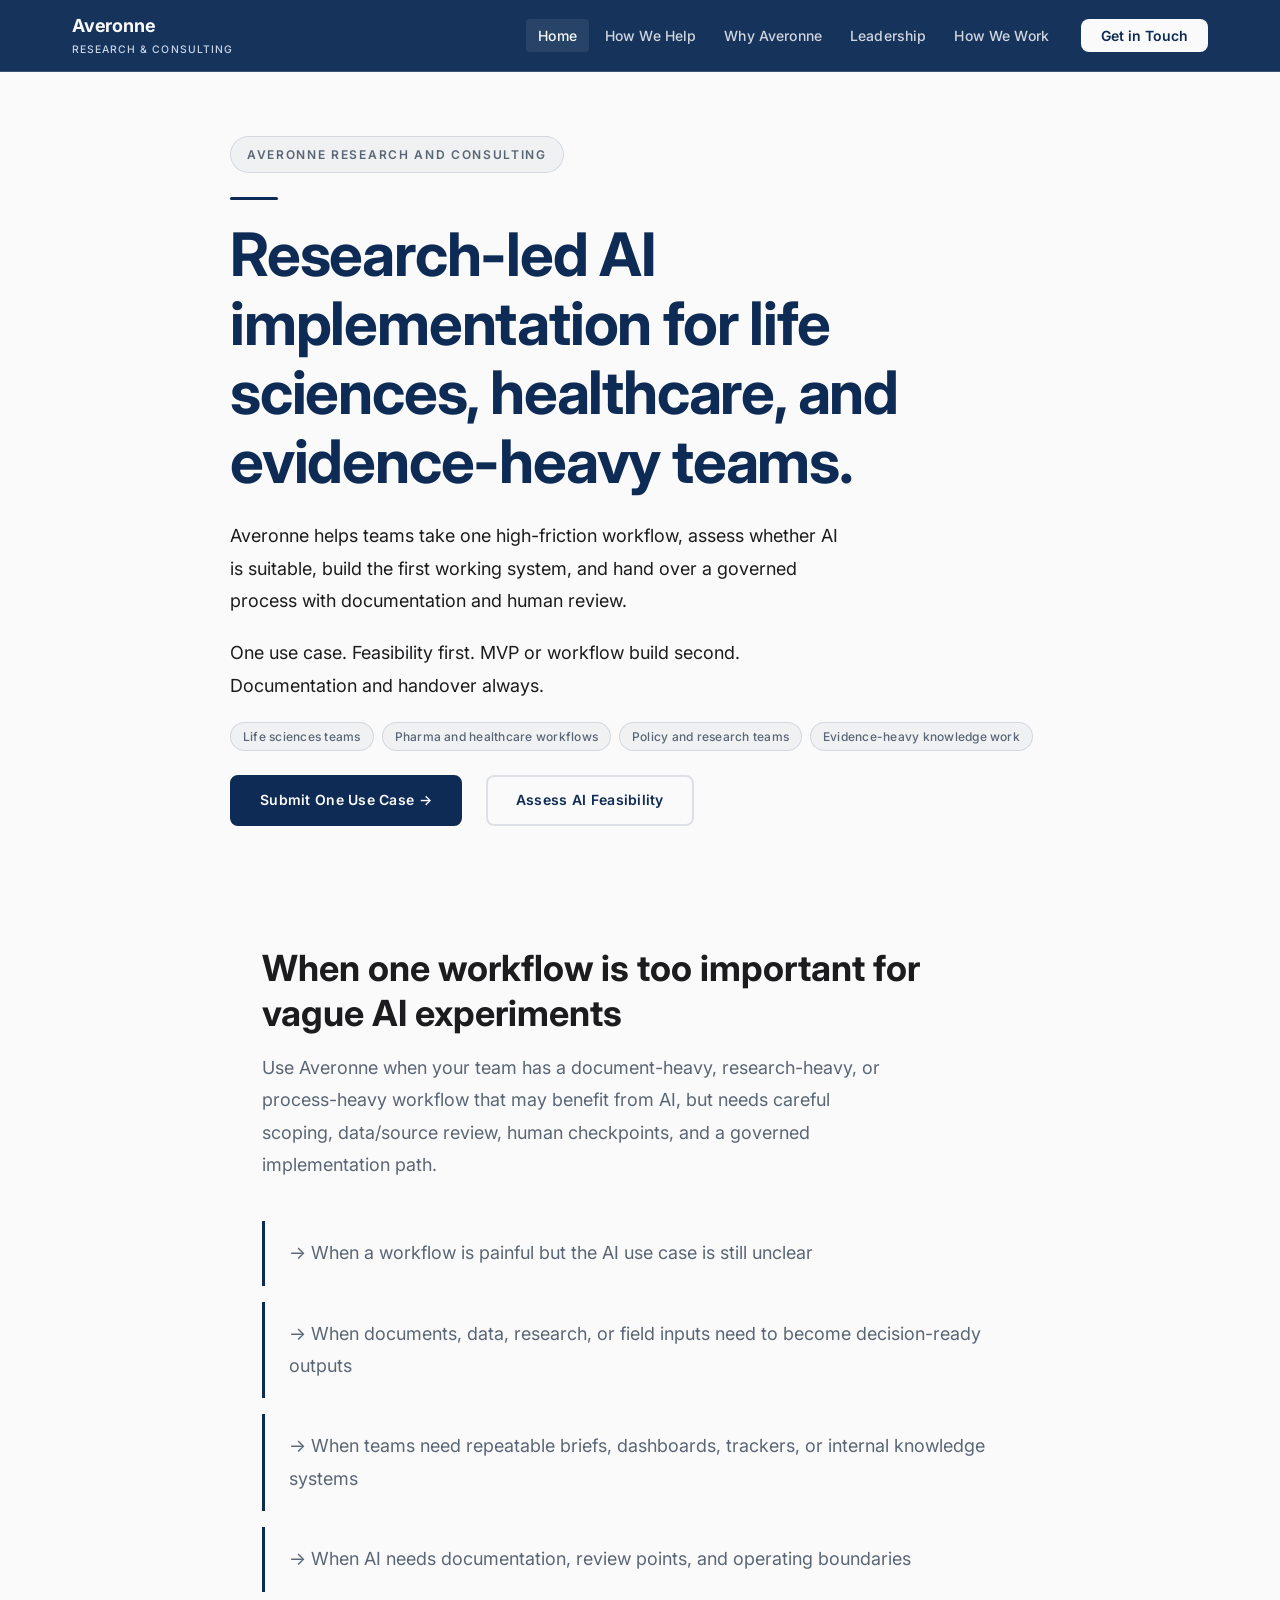
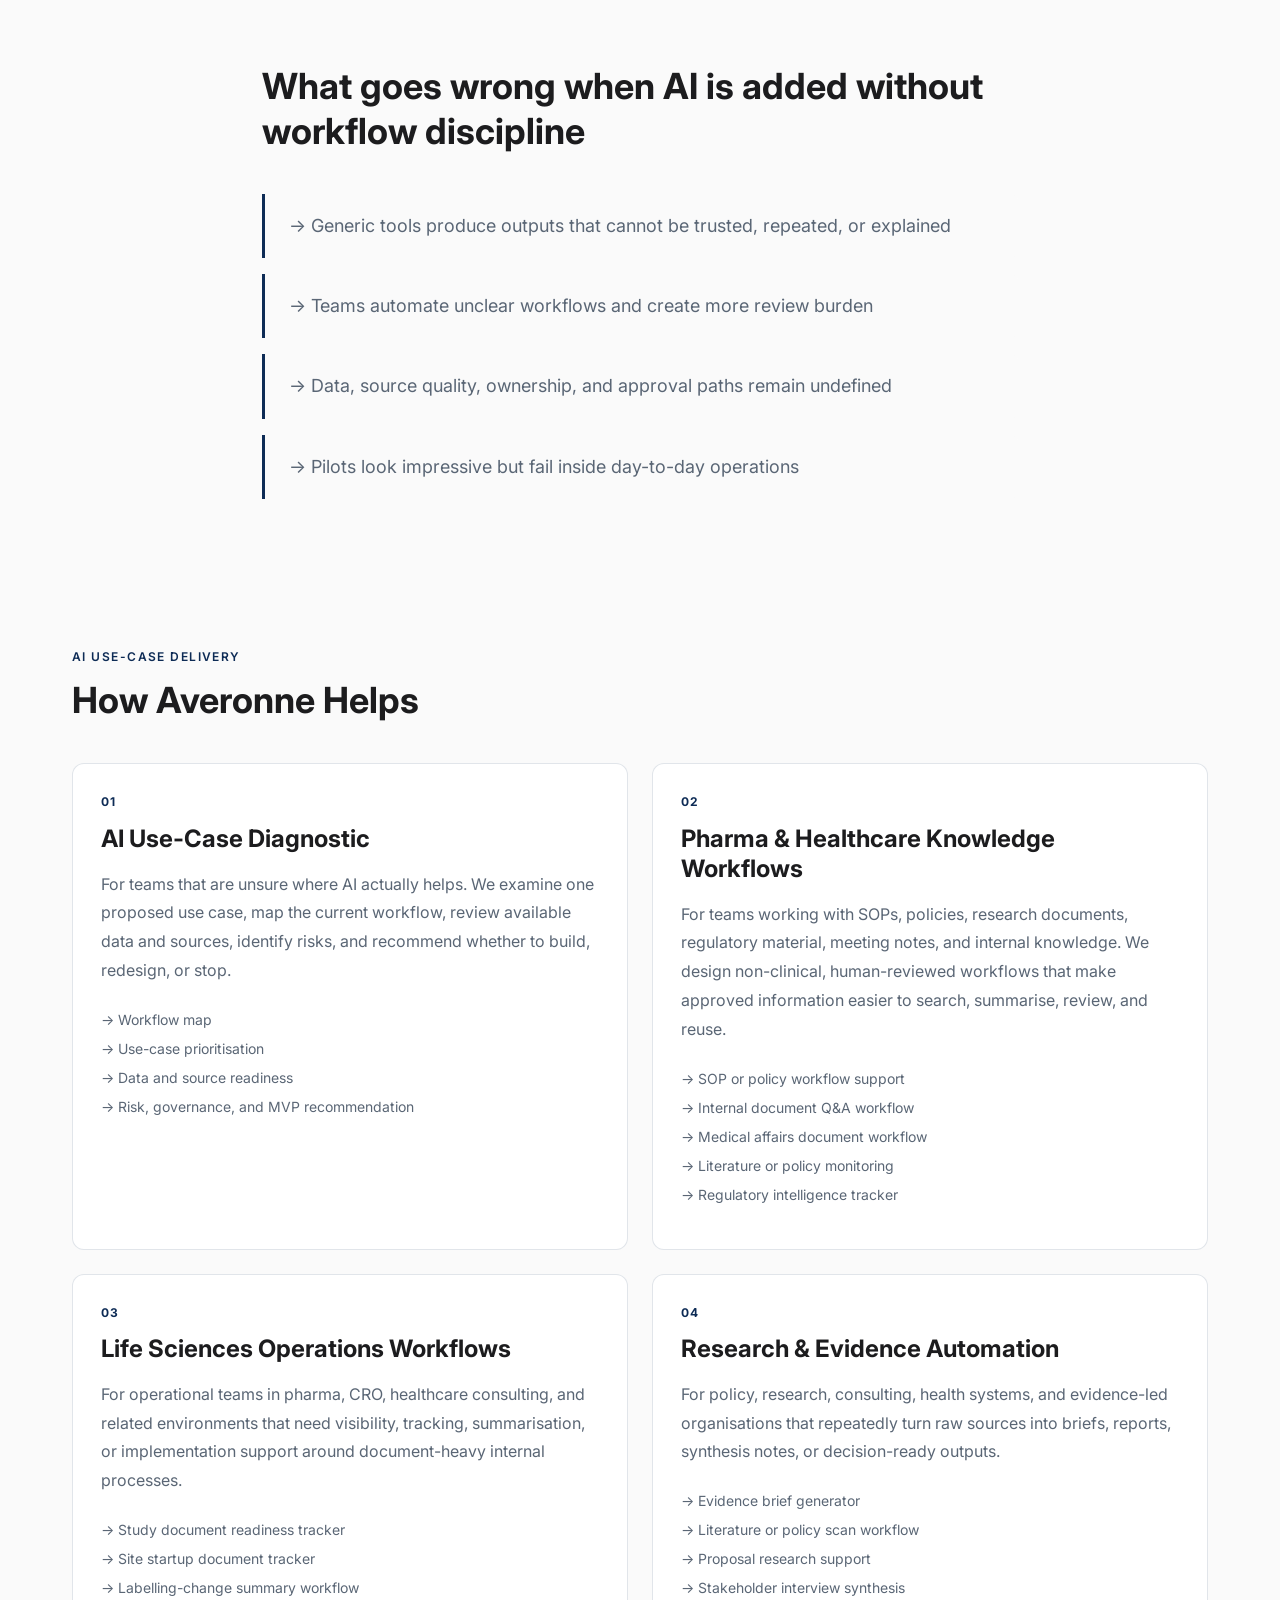
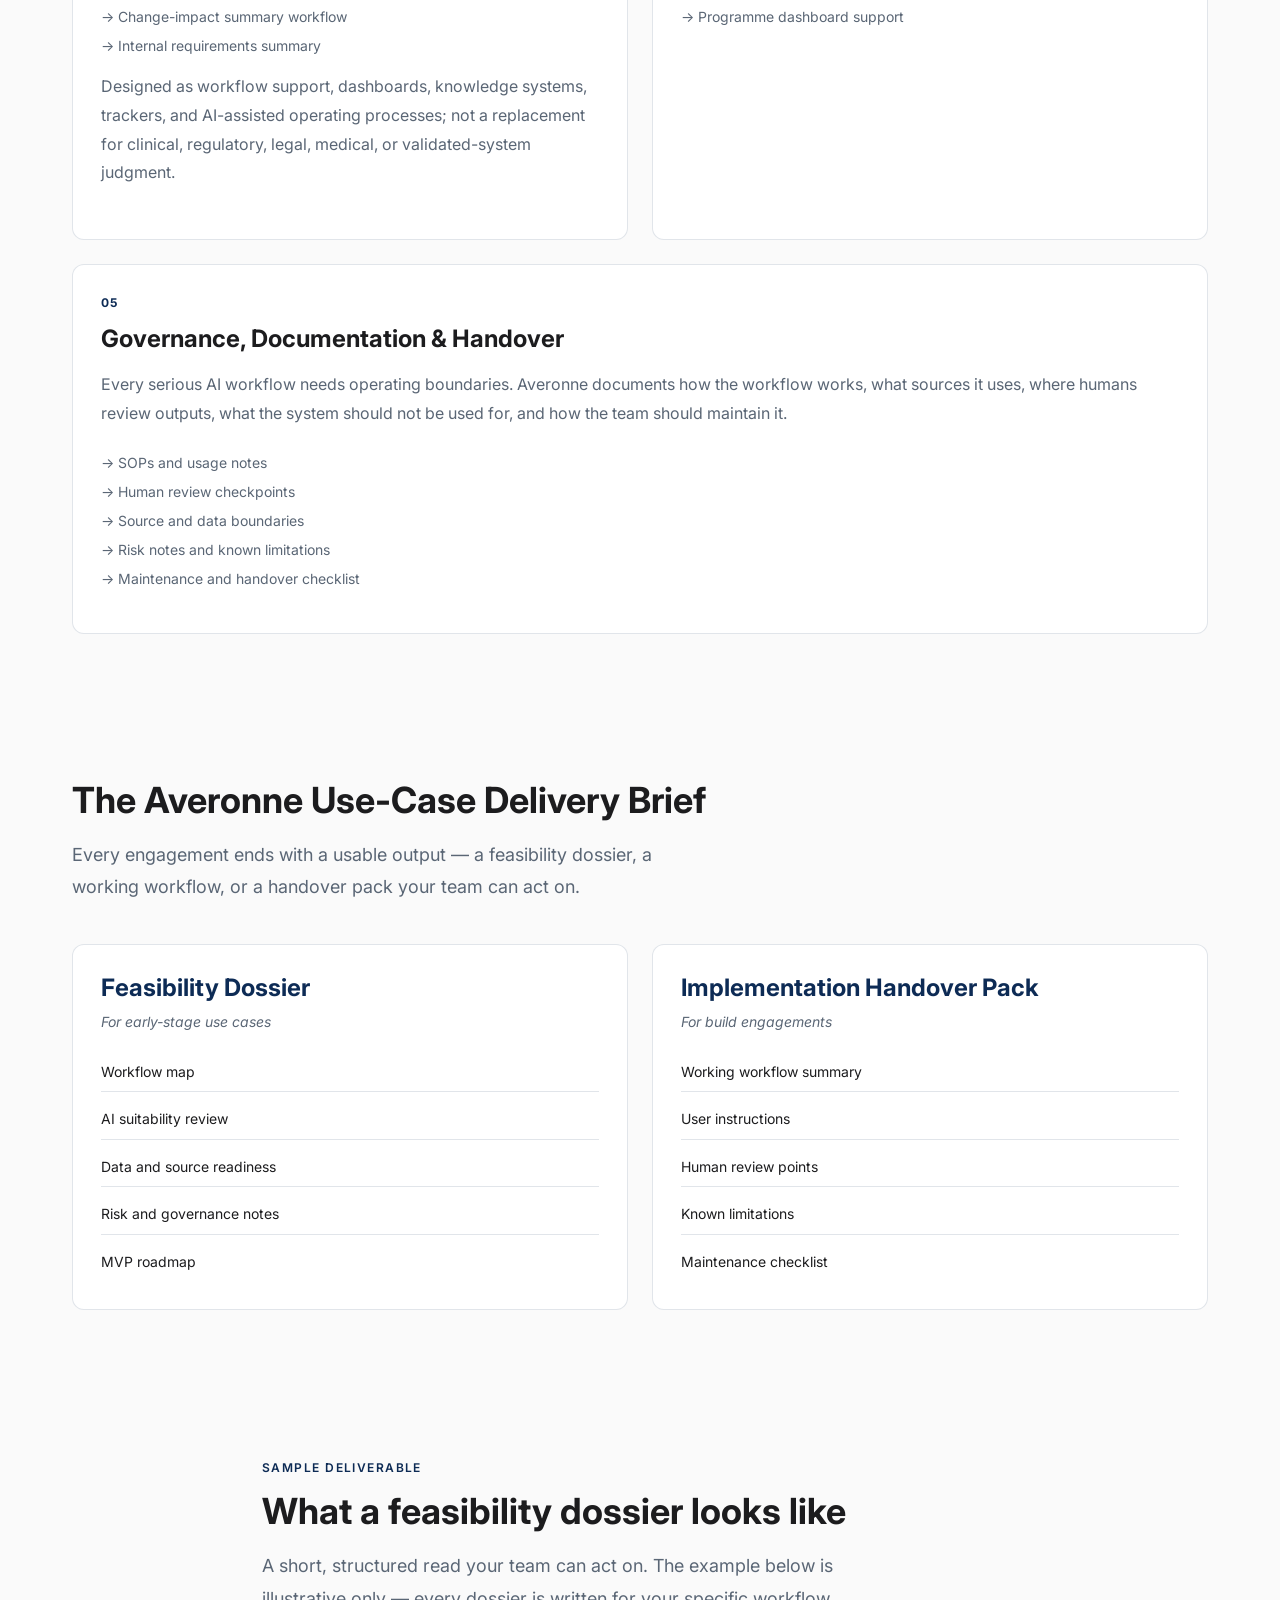
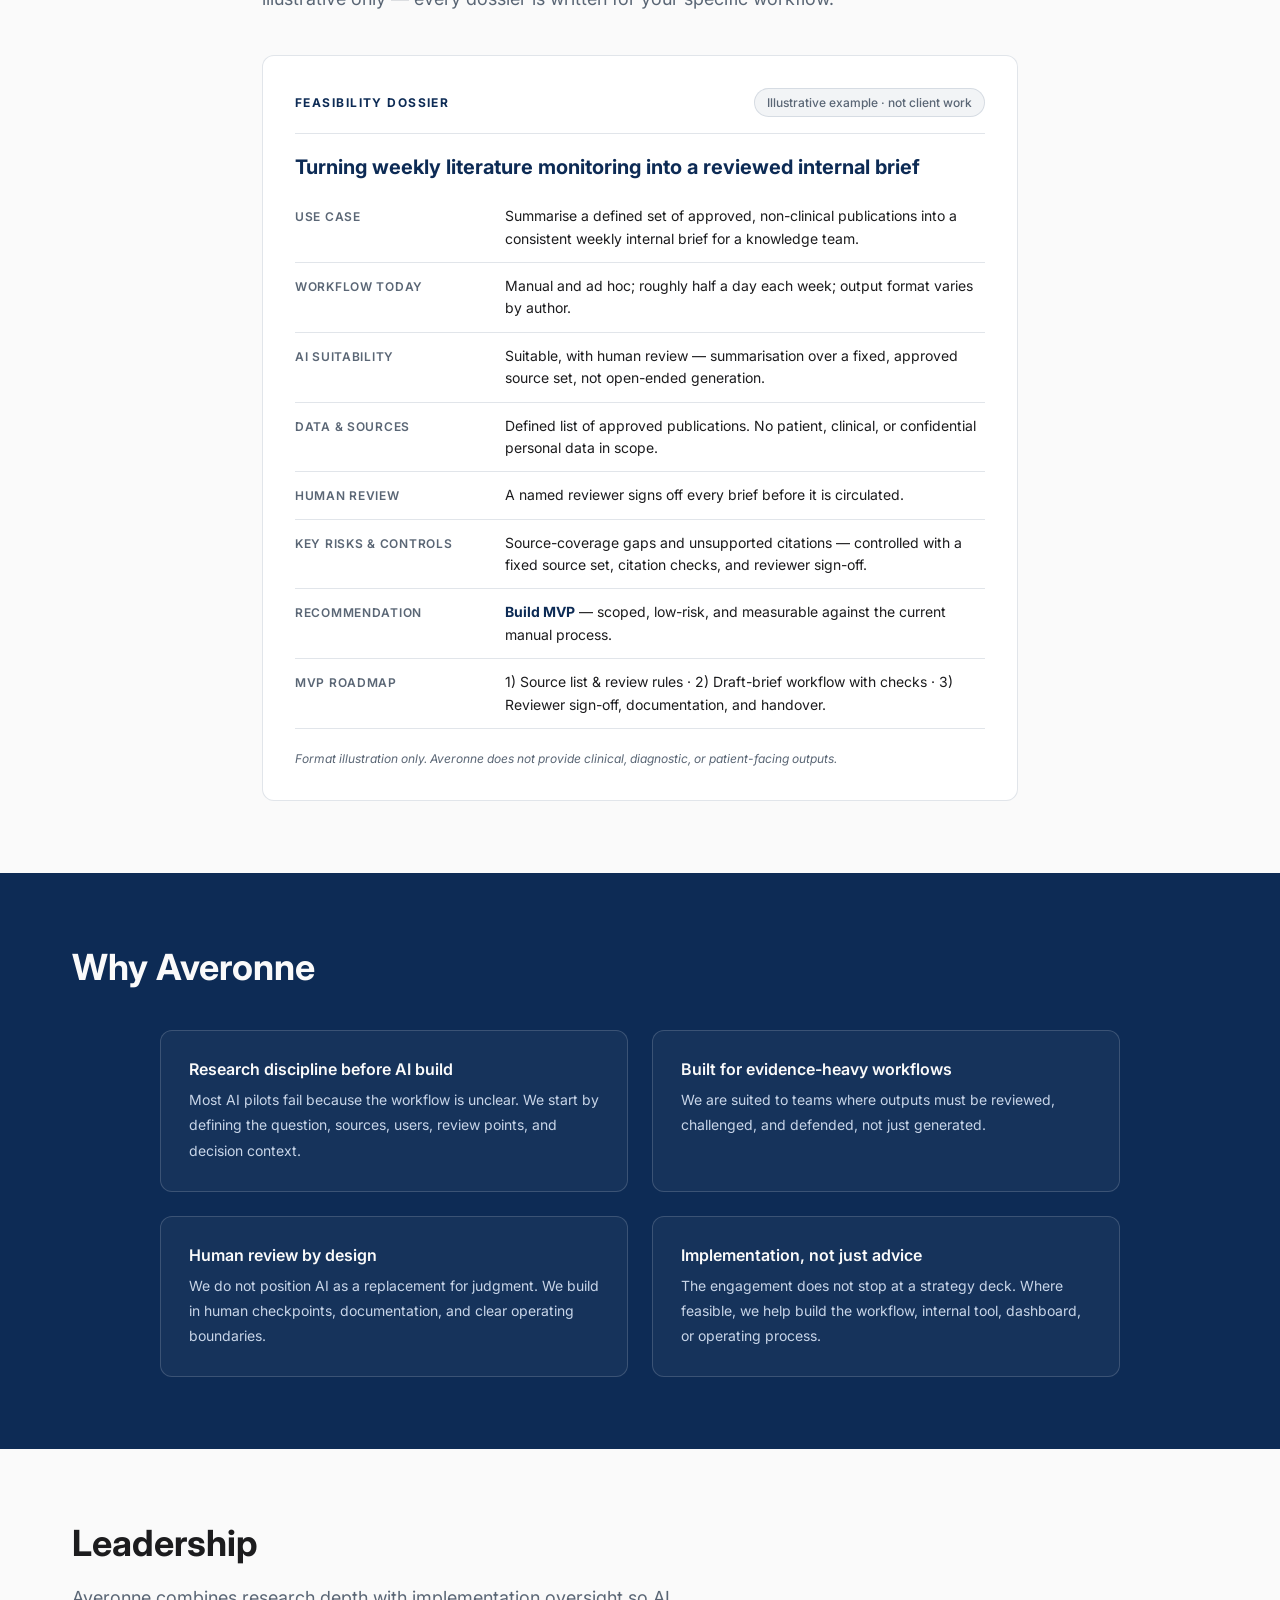
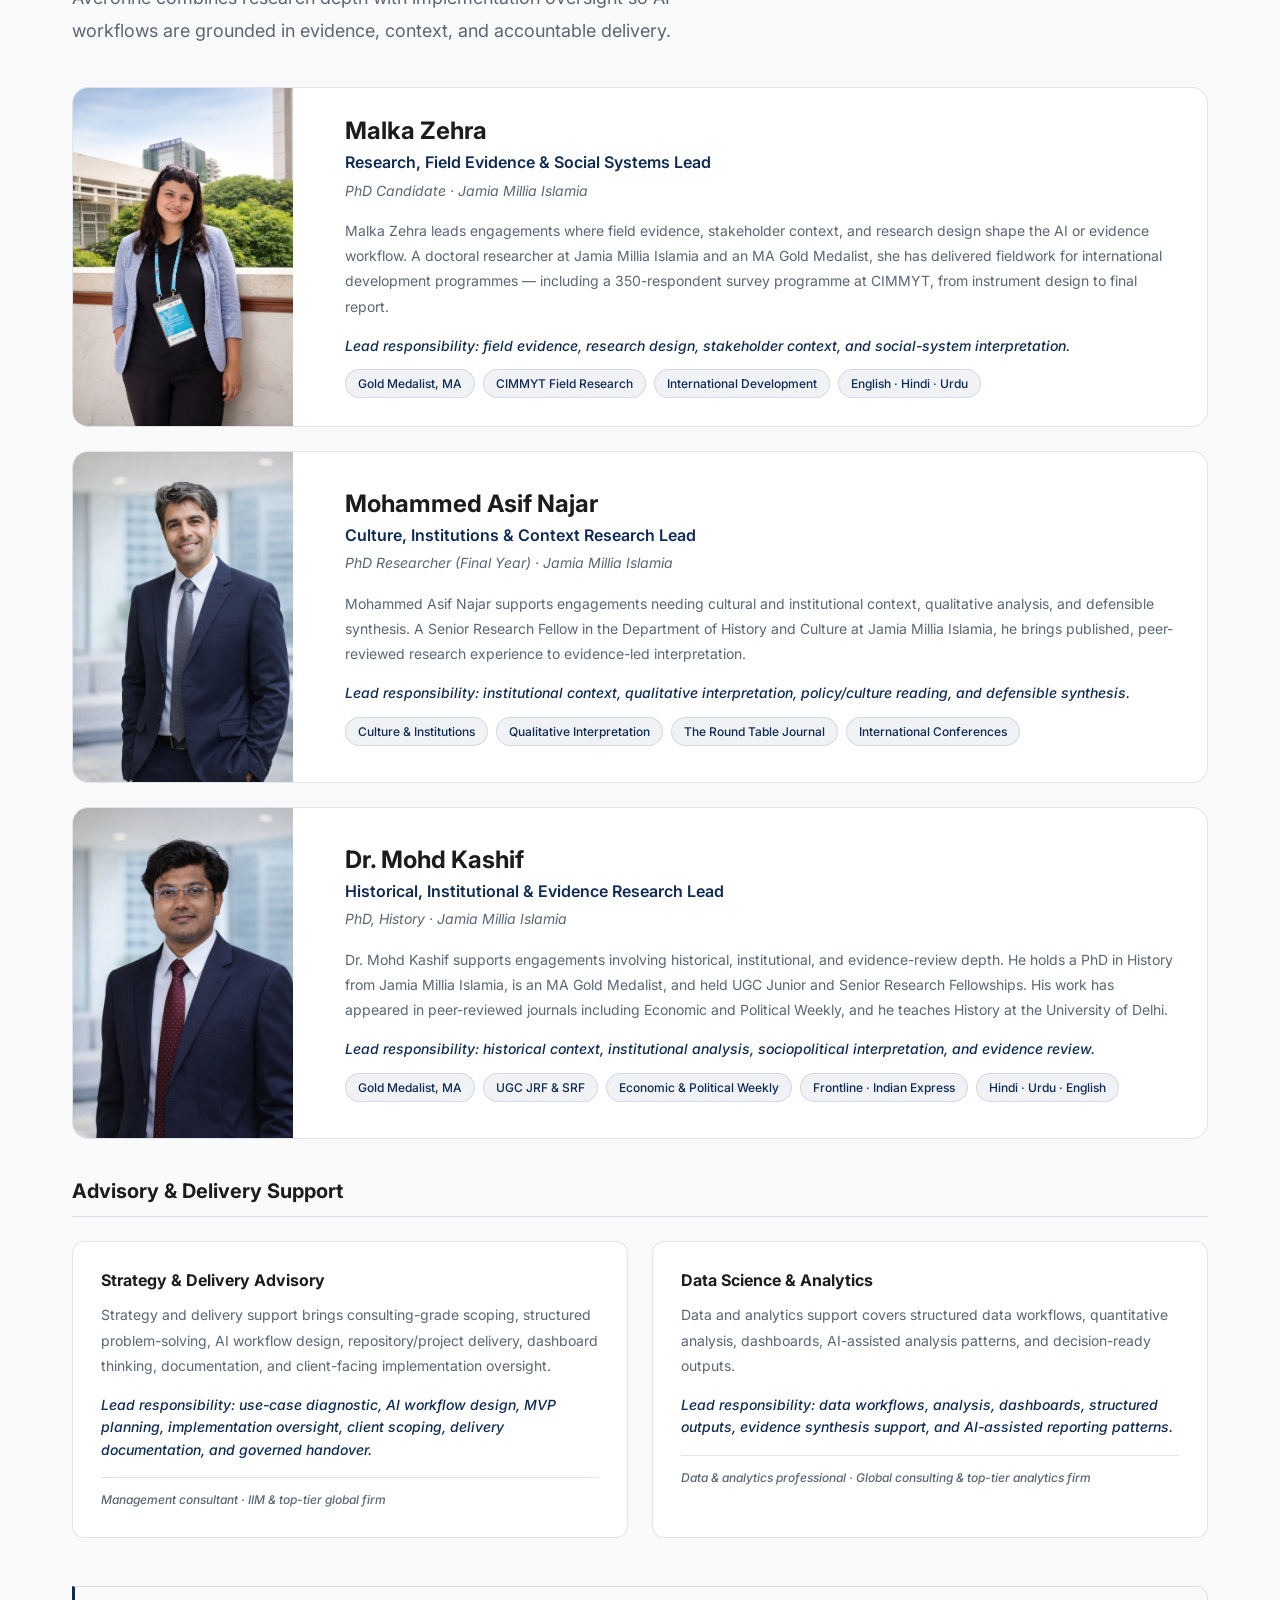
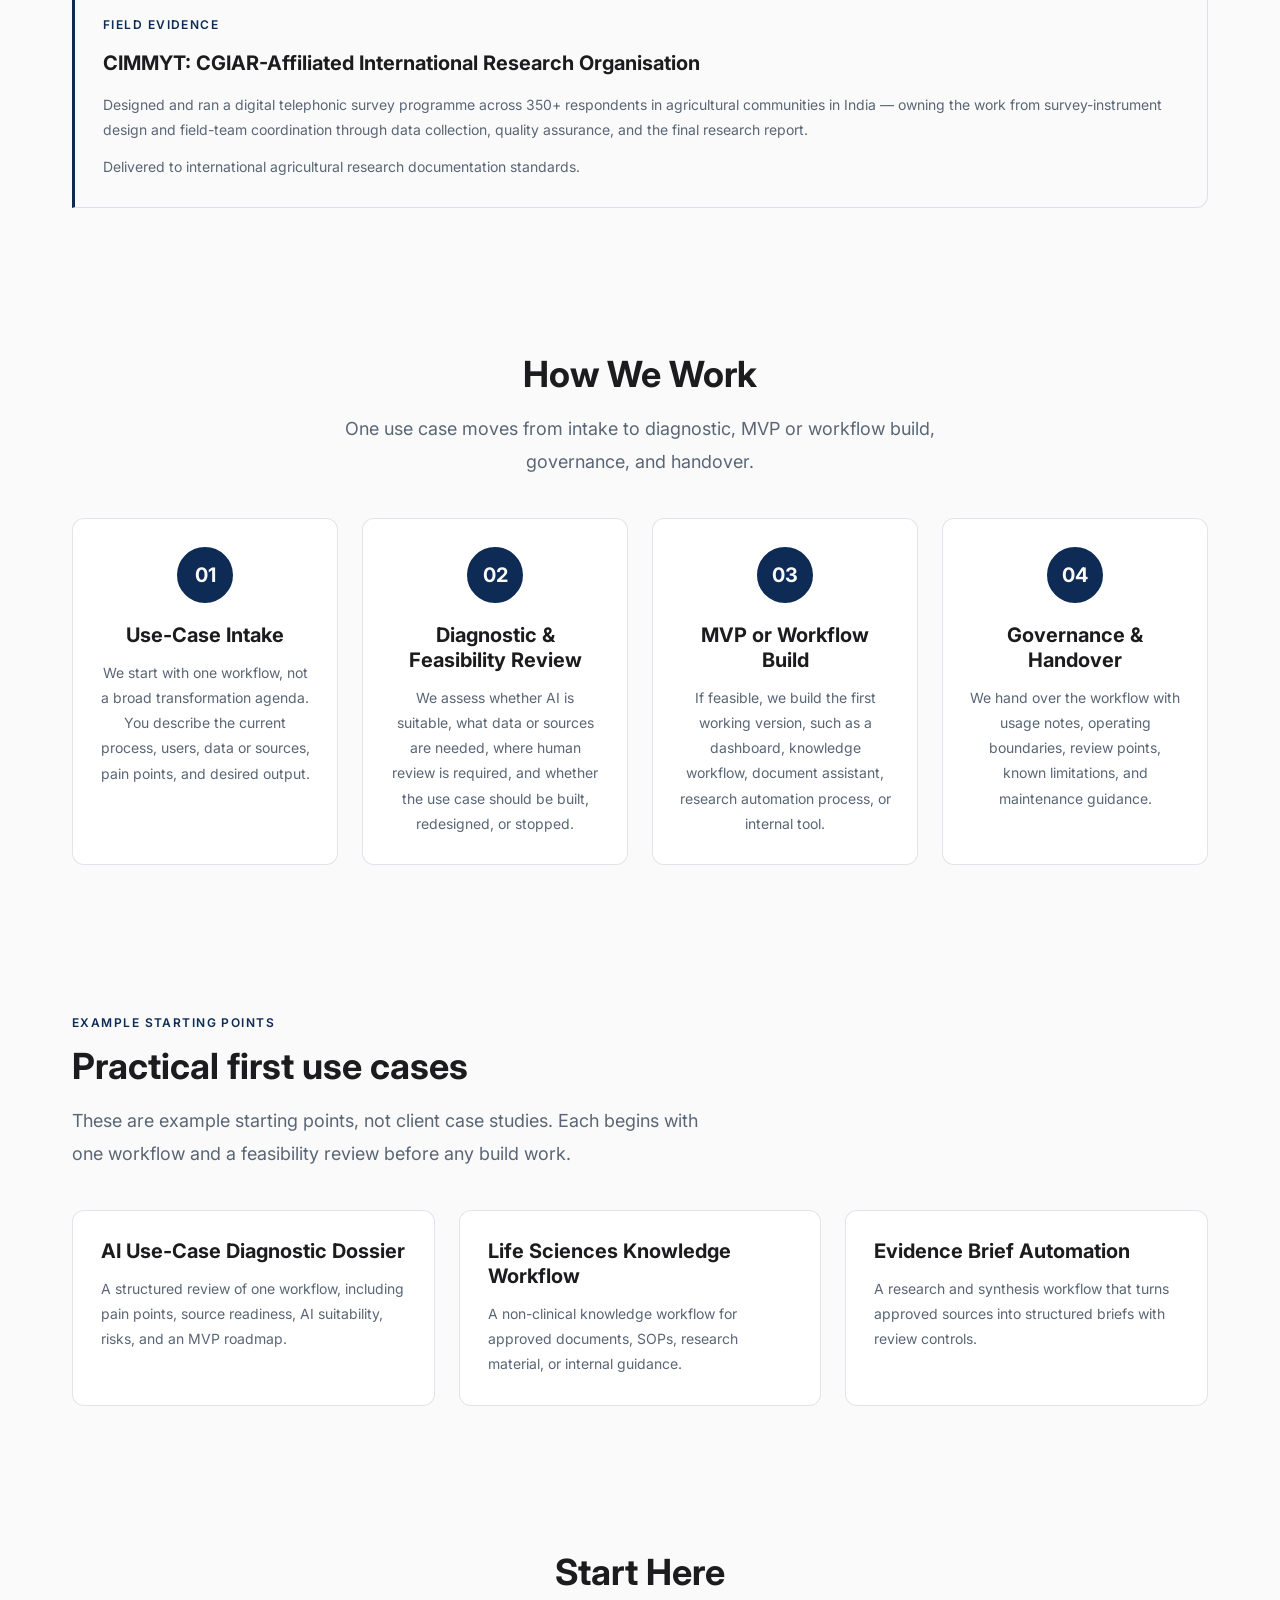
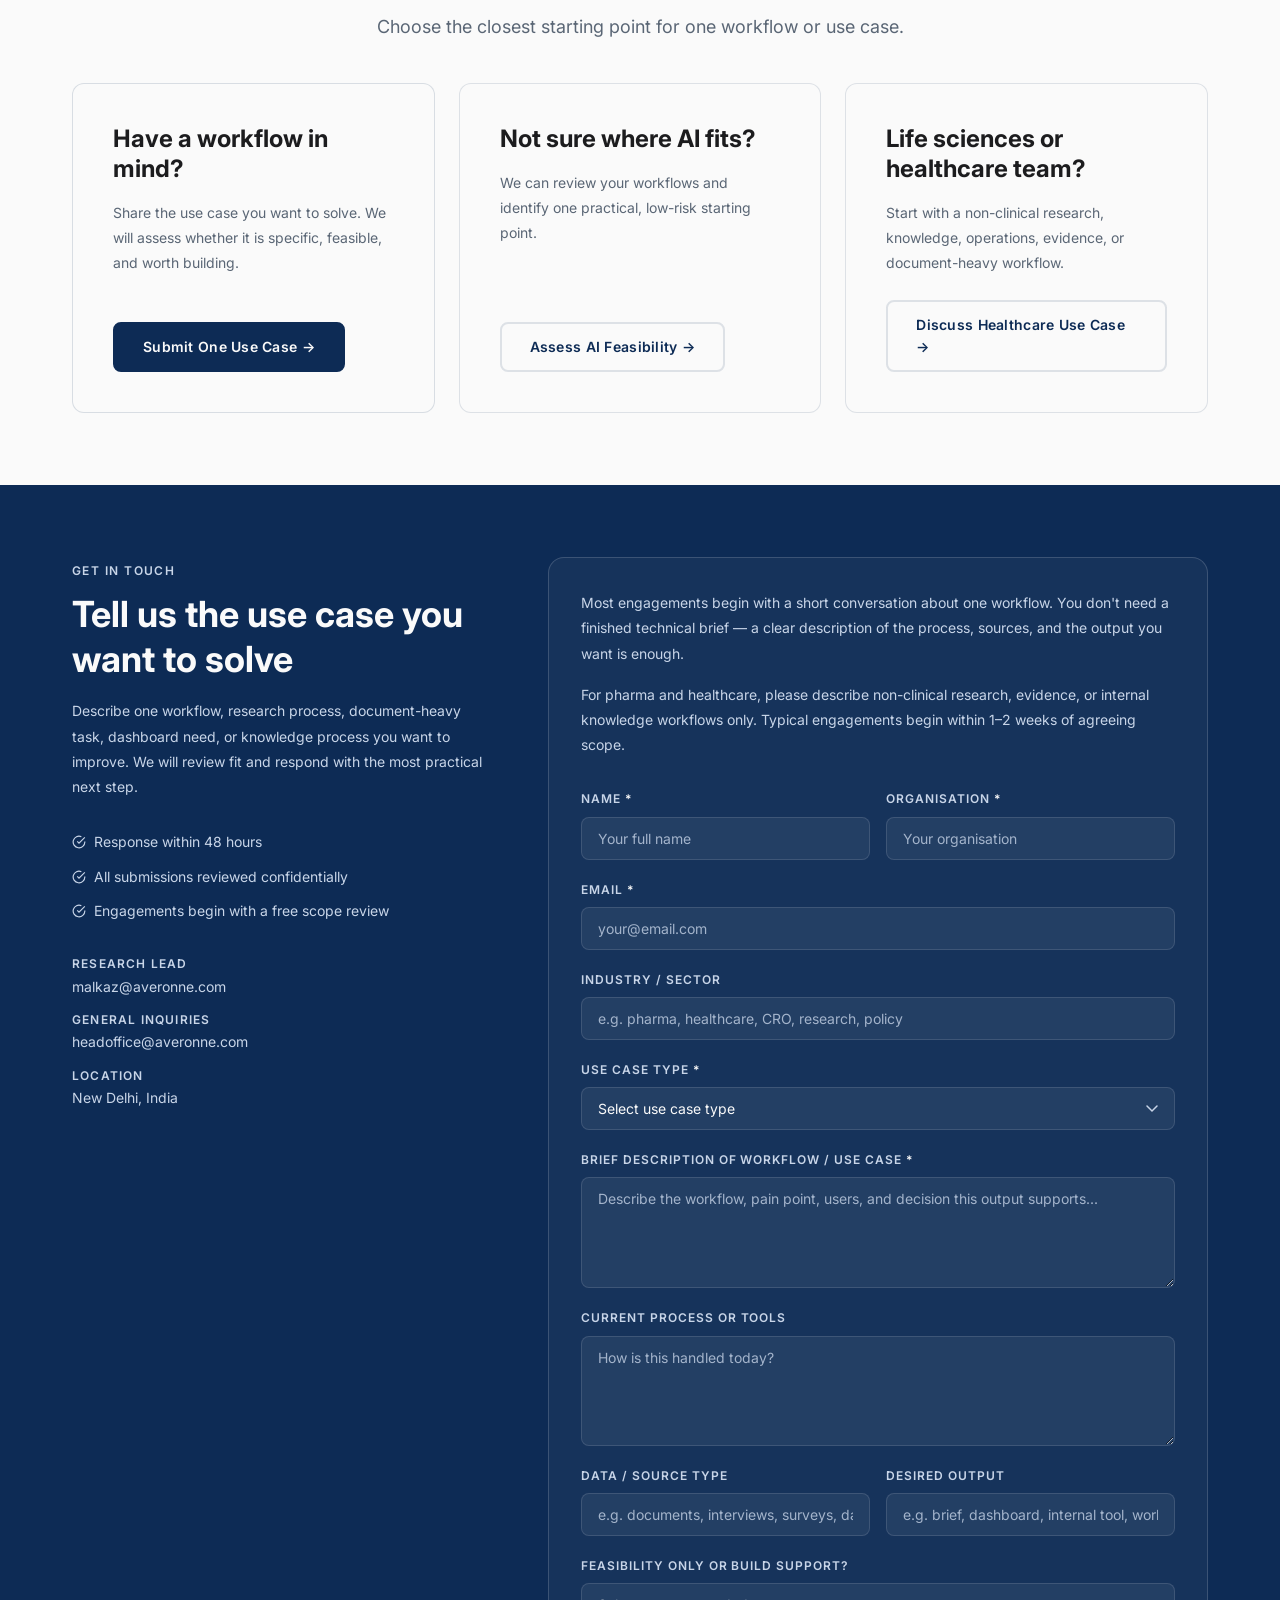
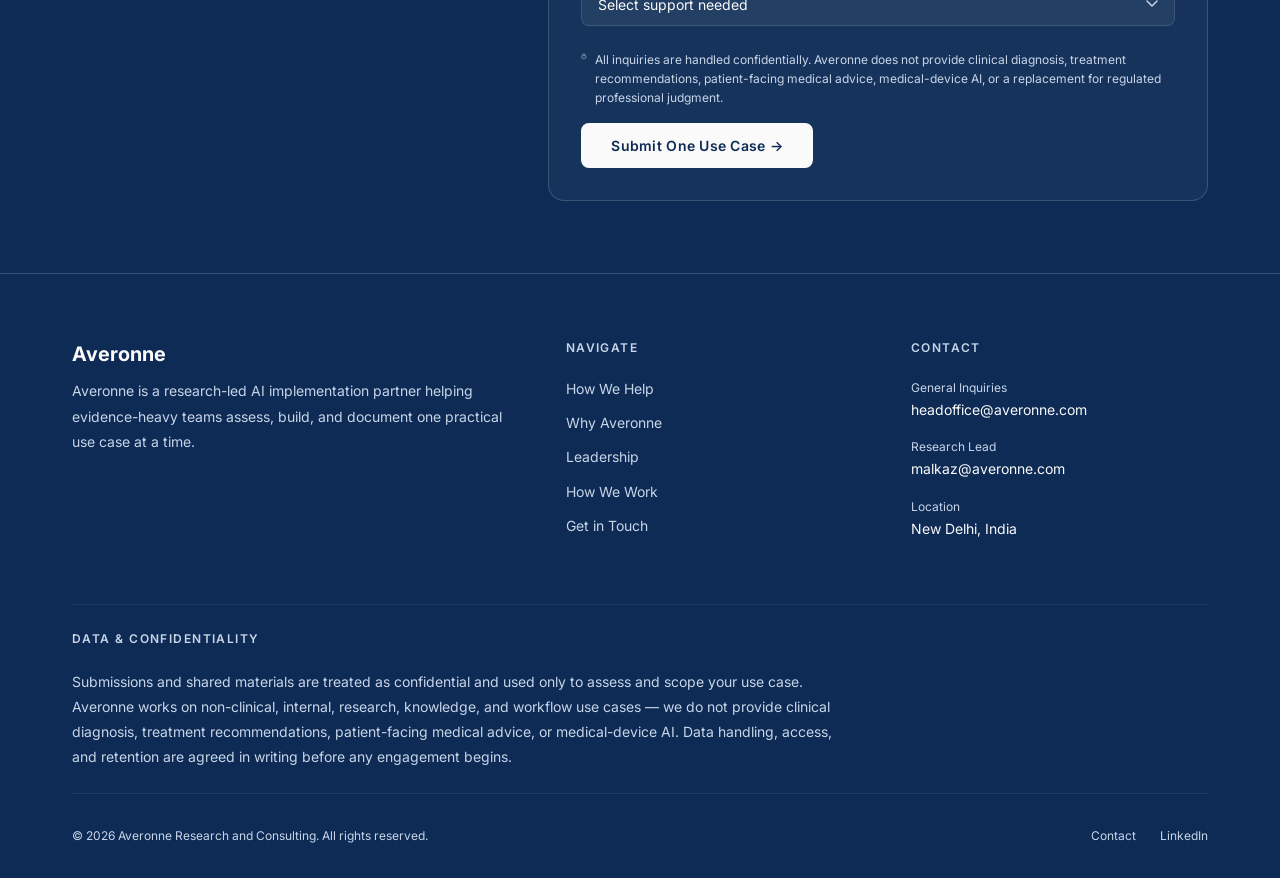
==== index.html @ 3375f60e "Add sample feasibility dossier and data/confidentiality note Two trust levers identified in the audi" ====
<!DOCTYPE html>
<html lang="en">
<head>
  <meta charset="UTF-8" />
  <meta name="viewport" content="width=device-width, initial-scale=1.0" />
  <meta name="description" content="Averonne helps life sciences, healthcare, policy, and evidence-heavy teams assess, build, and document governed AI-enabled workflows one use case at a time." />
  <meta name="robots" content="index, follow" />
  <meta name="keywords" content="AI use case diagnostic, research-led AI implementation, life sciences knowledge workflows, pharma document workflows, healthcare knowledge workflows, evidence synthesis, AI feasibility assessment, AI governance documentation, governed AI workflows" />
  <meta name="theme-color" content="#0D2B55" />
  <meta property="og:title" content="Averonne Research &amp; Consulting | Research-Led AI Implementation" />
  <meta property="og:description" content="Averonne helps evidence-heavy teams turn one operational use case into a governed AI-enabled workflow, from feasibility review to MVP to handover." />
  <meta property="og:type" content="website" />
  <meta property="og:url" content="https://averonne.com/" />
  <meta name="twitter:card" content="summary" />
  <meta name="twitter:title" content="Averonne Research &amp; Consulting | Research-Led AI Implementation" />
  <meta name="twitter:description" content="Averonne helps teams assess, build, and document governed AI-enabled workflows one use case at a time." />
  <title>Averonne Research &amp; Consulting | Research-Led AI Implementation</title>
  <link rel="preconnect" href="https://fonts.googleapis.com" />
  <link rel="preconnect" href="https://fonts.gstatic.com" crossorigin />
  <link href="https://fonts.googleapis.com/css2?family=Inter:wght@400;500;600;700&family=Merriweather:ital,wght@0,400;0,700;1,400&display=swap" rel="stylesheet" />
  <link rel="stylesheet" href="css/styles.css" />
</head>
<body>

  <!-- ==========================================================
       NAVIGATION
  ========================================================== -->
  <nav class="nav" role="navigation" aria-label="Main navigation">
    <div class="nav__inner">

      <a href="#home" class="nav__brand" aria-label="Averonne Research and Consulting, Home">
        <span class="nav__brand-name">Averonne</span>
        <span class="nav__brand-tagline">Research &amp; Consulting</span>
      </a>

      <ul class="nav__links" role="list">
        <li><a href="#home" class="nav__link active">Home</a></li>
        <li><a href="#how-we-help" class="nav__link">How We Help</a></li>
        <li><a href="#why-averonne" class="nav__link">Why Averonne</a></li>
        <li><a href="#leadership" class="nav__link">Leadership</a></li>
        <li><a href="#pathway" class="nav__link">How We Work</a></li>
        <li><a href="#contact" class="nav__cta">Get in Touch</a></li>
      </ul>

      <button class="nav__hamburger" id="hamburger" aria-label="Toggle mobile menu" aria-expanded="false">
        <span></span><span></span><span></span>
      </button>

    </div>
  </nav>

  <!-- Mobile menu -->
  <div class="nav__mobile" id="mobile-menu" aria-hidden="true">
    <a href="#home" class="nav__mobile-link">Home</a>
    <a href="#how-we-help" class="nav__mobile-link">How We Help</a>
    <a href="#why-averonne" class="nav__mobile-link">Why Averonne</a>
    <a href="#leadership" class="nav__mobile-link">Leadership</a>
    <a href="#pathway" class="nav__mobile-link">How We Work</a>
    <a href="#contact" class="nav__mobile-cta">Get in Touch</a>
  </div>


  <!-- ==========================================================
       SECTION 1 - HERO
  ========================================================== -->
  <section id="home" class="hero">
    <div class="hero__inner">

      <div class="hero__label">
        Averonne Research and Consulting
      </div>

      <div class="hero__divider"></div>

      <h1 class="hero__headline">
        Research-led AI implementation for life sciences, healthcare, and evidence-heavy teams.
      </h1>

      <p class="hero__subheadline">
        Averonne helps teams take one high-friction workflow, assess whether AI is suitable, build the first working system, and hand over a governed process with documentation and human review.
      </p>
      <p class="hero__subheadline">
        One use case. Feasibility first. MVP or workflow build second. Documentation and handover always.
      </p>

      <div class="hero__audience-bar">
        <span class="audience-pill">Life sciences teams</span>
        <span class="audience-pill">Pharma and healthcare workflows</span>
        <span class="audience-pill">Policy and research teams</span>
        <span class="audience-pill">Evidence-heavy knowledge work</span>
      </div>

      <div class="hero__actions">
        <a href="#contact" class="btn btn--primary use-case-cta" data-type="ai-use-case-diagnostic">Submit One Use Case &rarr;</a>
        <a href="#contact" class="btn btn--outline use-case-cta" data-type="not-sure">Assess AI Feasibility</a>
      </div>

    </div>
  </section>


  <!-- ==========================================================
       SECTION - WHEN YOU NEED AVERONNE
  ========================================================== -->
  <section id="when-you-need" class="section when-you-need">
    <div class="container container--narrow">

      <header class="section-header">
        <h2 class="section-heading">When one workflow is too important for vague AI experiments</h2>
        <p class="section-intro">
          Use Averonne when your team has a document-heavy, research-heavy, or process-heavy workflow that may benefit from AI, but needs careful scoping, data/source review, human checkpoints, and a governed implementation path.
        </p>
      </header>

      <div class="trigger-list">
        <div class="trigger-item">&rarr; When a workflow is painful but the AI use case is still unclear</div>
        <div class="trigger-item">&rarr; When documents, data, research, or field inputs need to become decision-ready outputs</div>
        <div class="trigger-item">&rarr; When teams need repeatable briefs, dashboards, trackers, or internal knowledge systems</div>
        <div class="trigger-item">&rarr; When AI needs documentation, review points, and operating boundaries</div>
      </div>

    </div>
  </section>


  <!-- ==========================================================
       SECTION - WHAT HAPPENS IF YOU GET THIS WRONG
  ========================================================== -->
  <section id="get-this-wrong" class="section when-you-need">
    <div class="container container--narrow">

      <header class="section-header">
        <h2 class="section-heading">What goes wrong when AI is added without workflow discipline</h2>
      </header>

      <div class="trigger-list">
        <div class="trigger-item">&rarr; Generic tools produce outputs that cannot be trusted, repeated, or explained</div>
        <div class="trigger-item">&rarr; Teams automate unclear workflows and create more review burden</div>
        <div class="trigger-item">&rarr; Data, source quality, ownership, and approval paths remain undefined</div>
        <div class="trigger-item">&rarr; Pilots look impressive but fail inside day-to-day operations</div>
      </div>

    </div>
  </section>


  <!-- ==========================================================
       SECTION 2 - HOW AVERONNE HELPS
  ========================================================== -->
  <section id="how-we-help" class="section how-we-help-section">
    <div class="container">

      <header class="section-header">
        <span class="section-label">AI Use-Case Delivery</span>
        <h2 class="section-heading">How Averonne Helps</h2>
      </header>

      <div class="area-cards area-cards--four">

        <!-- Service 01 - AI Use-Case Diagnostic -->
        <div class="area-card">
          <div class="area-card__number">01</div>
          <h3 class="area-card__title">AI Use-Case Diagnostic</h3>
          <p class="area-card__body">
            For teams that are unsure where AI actually helps. We examine one proposed use case, map the current workflow, review available data and sources, identify risks, and recommend whether to build, redesign, or stop.
          </p>
          <div class="area-card__outputs">
            <div class="area-card__output">&rarr; Workflow map</div>
            <div class="area-card__output">&rarr; Use-case prioritisation</div>
            <div class="area-card__output">&rarr; Data and source readiness</div>
            <div class="area-card__output">&rarr; Risk, governance, and MVP recommendation</div>
          </div>
        </div>

        <!-- Service 02 - Pharma & Healthcare Knowledge Workflows -->
        <div class="area-card">
          <div class="area-card__number">02</div>
          <h3 class="area-card__title">Pharma &amp; Healthcare Knowledge Workflows</h3>
          <p class="area-card__body">
            For teams working with SOPs, policies, research documents, regulatory material, meeting notes, and internal knowledge. We design non-clinical, human-reviewed workflows that make approved information easier to search, summarise, review, and reuse.
          </p>
          <div class="area-card__outputs">
            <div class="area-card__output">&rarr; SOP or policy workflow support</div>
            <div class="area-card__output">&rarr; Internal document Q&amp;A workflow</div>
            <div class="area-card__output">&rarr; Medical affairs document workflow</div>
            <div class="area-card__output">&rarr; Literature or policy monitoring</div>
            <div class="area-card__output">&rarr; Regulatory intelligence tracker</div>
          </div>
        </div>

        <!-- Service 03 - Research & Evidence Automation -->
        <div class="area-card">
          <div class="area-card__number">03</div>
          <h3 class="area-card__title">Life Sciences Operations Workflows</h3>
          <p class="area-card__body">
            For operational teams in pharma, CRO, healthcare consulting, and related environments that need visibility, tracking, summarisation, or implementation support around document-heavy internal processes.
          </p>
          <div class="area-card__outputs">
            <div class="area-card__output">&rarr; Study document readiness tracker</div>
            <div class="area-card__output">&rarr; Site startup document tracker</div>
            <div class="area-card__output">&rarr; Labelling-change summary workflow</div>
            <div class="area-card__output">&rarr; Change-impact summary workflow</div>
            <div class="area-card__output">&rarr; Internal requirements summary</div>
          </div>
          <p class="area-card__body area-card__body--note">
            Designed as workflow support, dashboards, knowledge systems, trackers, and AI-assisted operating processes; not a replacement for clinical, regulatory, legal, medical, or validated-system judgment.
          </p>
        </div>

        <!-- Service 04 - Pharma & Healthcare Intelligence Workflows -->
        <div class="area-card">
          <div class="area-card__number">04</div>
          <h3 class="area-card__title">Research &amp; Evidence Automation</h3>
          <p class="area-card__body">
            For policy, research, consulting, health systems, and evidence-led organisations that repeatedly turn raw sources into briefs, reports, synthesis notes, or decision-ready outputs.
          </p>
          <div class="area-card__outputs">
            <div class="area-card__output">&rarr; Evidence brief generator</div>
            <div class="area-card__output">&rarr; Literature or policy scan workflow</div>
            <div class="area-card__output">&rarr; Proposal research support</div>
            <div class="area-card__output">&rarr; Stakeholder interview synthesis</div>
            <div class="area-card__output">&rarr; Programme dashboard support</div>
          </div>
        </div>

        <div class="area-card area-card--wide">
          <div class="area-card__number">05</div>
          <h3 class="area-card__title">Governance, Documentation &amp; Handover</h3>
          <p class="area-card__body">
            Every serious AI workflow needs operating boundaries. Averonne documents how the workflow works, what sources it uses, where humans review outputs, what the system should not be used for, and how the team should maintain it.
          </p>
          <div class="area-card__outputs">
            <div class="area-card__output">&rarr; SOPs and usage notes</div>
            <div class="area-card__output">&rarr; Human review checkpoints</div>
            <div class="area-card__output">&rarr; Source and data boundaries</div>
            <div class="area-card__output">&rarr; Risk notes and known limitations</div>
            <div class="area-card__output">&rarr; Maintenance and handover checklist</div>
          </div>
        </div>

      </div><!-- /.area-cards -->
    </div>
  </section>


  <!-- ==========================================================
       SECTION - THE AVERONNE RESEARCH BRIEF
  ========================================================== -->
  <section id="research-brief" class="section research-brief">
    <div class="container">

      <header class="section-header">
        <h2 class="section-heading">The Averonne Use-Case Delivery Brief</h2>
        <p class="section-intro">
          Every engagement ends with a usable output &mdash; a feasibility dossier, a working workflow, or a handover pack your team can act on.
        </p>
      </header>

      <div class="brief-cards">

        <div class="brief-card">
          <h3 class="brief-card__title">Feasibility Dossier</h3>
          <p class="brief-card__scope">For early-stage use cases</p>
          <div class="brief-card__items">
            <span class="brief-card__item">Workflow map</span>
            <span class="brief-card__item">AI suitability review</span>
            <span class="brief-card__item">Data and source readiness</span>
            <span class="brief-card__item">Risk and governance notes</span>
            <span class="brief-card__item">MVP roadmap</span>
          </div>
        </div>

        <div class="brief-card">
          <h3 class="brief-card__title">Implementation Handover Pack</h3>
          <p class="brief-card__scope">For build engagements</p>
          <div class="brief-card__items">
            <span class="brief-card__item">Working workflow summary</span>
            <span class="brief-card__item">User instructions</span>
            <span class="brief-card__item">Human review points</span>
            <span class="brief-card__item">Known limitations</span>
            <span class="brief-card__item">Maintenance checklist</span>
          </div>
        </div>

      </div>

    </div>
  </section>


  <!-- ==========================================================
       SECTION - SAMPLE DELIVERABLE (ILLUSTRATIVE)
  ========================================================== -->
  <section id="sample-dossier" class="section sample-dossier">
    <div class="container container--narrow">

      <header class="section-header">
        <span class="section-label">Sample Deliverable</span>
        <h2 class="section-heading">What a feasibility dossier looks like</h2>
        <p class="section-intro">
          A short, structured read your team can act on. The example below is illustrative only &mdash; every dossier is written for your specific workflow.
        </p>
      </header>

      <article class="dossier" aria-label="Illustrative feasibility dossier">
        <div class="dossier__head">
          <div class="dossier__doc-label">Feasibility Dossier</div>
          <span class="dossier__badge">Illustrative example &middot; not client work</span>
        </div>

        <h3 class="dossier__title">Turning weekly literature monitoring into a reviewed internal brief</h3>

        <dl class="dossier__rows">
          <div class="dossier__row">
            <dt class="dossier__key">Use case</dt>
            <dd class="dossier__val">Summarise a defined set of approved, non-clinical publications into a consistent weekly internal brief for a knowledge team.</dd>
          </div>
          <div class="dossier__row">
            <dt class="dossier__key">Workflow today</dt>
            <dd class="dossier__val">Manual and ad hoc; roughly half a day each week; output format varies by author.</dd>
          </div>
          <div class="dossier__row">
            <dt class="dossier__key">AI suitability</dt>
            <dd class="dossier__val">Suitable, with human review &mdash; summarisation over a fixed, approved source set, not open-ended generation.</dd>
          </div>
          <div class="dossier__row">
            <dt class="dossier__key">Data &amp; sources</dt>
            <dd class="dossier__val">Defined list of approved publications. No patient, clinical, or confidential personal data in scope.</dd>
          </div>
          <div class="dossier__row">
            <dt class="dossier__key">Human review</dt>
            <dd class="dossier__val">A named reviewer signs off every brief before it is circulated.</dd>
          </div>
          <div class="dossier__row">
            <dt class="dossier__key">Key risks &amp; controls</dt>
            <dd class="dossier__val">Source-coverage gaps and unsupported citations &mdash; controlled with a fixed source set, citation checks, and reviewer sign-off.</dd>
          </div>
          <div class="dossier__row">
            <dt class="dossier__key">Recommendation</dt>
            <dd class="dossier__val"><span class="dossier__verdict">Build MVP</span> &mdash; scoped, low-risk, and measurable against the current manual process.</dd>
          </div>
          <div class="dossier__row">
            <dt class="dossier__key">MVP roadmap</dt>
            <dd class="dossier__val">1) Source list &amp; review rules &middot; 2) Draft-brief workflow with checks &middot; 3) Reviewer sign-off, documentation, and handover.</dd>
          </div>
        </dl>

        <p class="dossier__foot">Format illustration only. Averonne does not provide clinical, diagnostic, or patient-facing outputs.</p>
      </article>

    </div>
  </section>


  <!-- ==========================================================
       SECTION 5 - WHY AVERONNE
  ========================================================== -->
  <section id="why-averonne" class="section section--dark">
    <div class="container">

      <header class="section-header">
        <h2 class="section-heading">Why Averonne</h2>
      </header>

      <div class="feature-grid feature-grid--2x2">

        <div class="feature-card">
          <h3 class="feature-card__title">Research discipline before AI build</h3>
          <p class="feature-card__body">Most AI pilots fail because the workflow is unclear. We start by defining the question, sources, users, review points, and decision context.</p>
        </div>

        <div class="feature-card">
          <h3 class="feature-card__title">Built for evidence-heavy workflows</h3>
          <p class="feature-card__body">We are suited to teams where outputs must be reviewed, challenged, and defended, not just generated.</p>
        </div>

        <div class="feature-card">
          <h3 class="feature-card__title">Human review by design</h3>
          <p class="feature-card__body">We do not position AI as a replacement for judgment. We build in human checkpoints, documentation, and clear operating boundaries.</p>
        </div>

        <div class="feature-card">
          <h3 class="feature-card__title">Implementation, not just advice</h3>
          <p class="feature-card__body">The engagement does not stop at a strategy deck. Where feasible, we help build the workflow, internal tool, dashboard, or operating process.</p>
        </div>

      </div>
    </div>
  </section>


  <!-- ==========================================================
       SECTION - LEADERSHIP
  ========================================================== -->
  <section id="leadership" class="section leadership">
    <div class="container">

      <header class="section-header">
        <h2 class="section-heading">Leadership</h2>
        <p class="section-intro" style="color: var(--color-text-secondary);">
          Averonne combines research depth with implementation oversight so AI workflows are grounded in evidence, context, and accountable delivery.
        </p>
      </header>

      <!-- Tier 1: Research Leadership - Named Profiles -->
      <div class="leadership-profiles">

        <!-- -- Malka Zehra -- -->
        <article class="leader-profile">
          <div class="leader-profile__photo-wrap">
            <img src="assets/images/malka-zehra.png" alt="Malka Zehra, Research, Field Evidence and Social Systems Lead" class="leader-profile__photo" />
          </div>
          <div class="leader-profile__content">
            <h3 class="leader-profile__name">Malka Zehra</h3>
            <div class="leader-profile__role">Research, Field Evidence &amp; Social Systems Lead</div>
            <div class="leader-profile__affiliation">PhD Candidate &middot; Jamia Millia Islamia</div>
            <p class="leader-profile__bio">
              Malka Zehra leads engagements where field evidence, stakeholder context, and research design shape the AI or evidence workflow. A doctoral researcher at Jamia Millia Islamia and an MA Gold Medalist, she has delivered fieldwork for international development programmes &mdash; including a 350-respondent survey programme at CIMMYT, from instrument design to final report.
            </p>
            <p class="leader-profile__scope">Lead responsibility: field evidence, research design, stakeholder context, and social-system interpretation.</p>
            <div class="leader-profile__tags">
              <span class="leader-tag">Gold Medalist, MA</span>
              <span class="leader-tag">CIMMYT Field Research</span>
              <span class="leader-tag">International Development</span>
              <span class="leader-tag">English &middot; Hindi &middot; Urdu</span>
            </div>
          </div>
        </article>

        <!-- -- Mohammed Asif Najar -- -->
        <article class="leader-profile">
          <div class="leader-profile__photo-wrap">
            <img src="assets/images/Asif.png" alt="Mohammed Asif Najar, Culture, Institutions and Context Research Lead" class="leader-profile__photo" />
          </div>
          <div class="leader-profile__content">
            <h3 class="leader-profile__name">Mohammed Asif Najar</h3>
            <div class="leader-profile__role">Culture, Institutions &amp; Context Research Lead</div>
            <div class="leader-profile__affiliation">PhD Researcher (Final Year) &middot; Jamia Millia Islamia</div>
            <p class="leader-profile__bio">
              Mohammed Asif Najar supports engagements needing cultural and institutional context, qualitative analysis, and defensible synthesis. A Senior Research Fellow in the Department of History and Culture at Jamia Millia Islamia, he brings published, peer-reviewed research experience to evidence-led interpretation.
            </p>
            <p class="leader-profile__scope">Lead responsibility: institutional context, qualitative interpretation, policy/culture reading, and defensible synthesis.</p>
            <div class="leader-profile__tags">
              <span class="leader-tag">Culture &amp; Institutions</span>
              <span class="leader-tag">Qualitative Interpretation</span>
              <span class="leader-tag">The Round Table Journal</span>
              <span class="leader-tag">International Conferences</span>
            </div>
          </div>
        </article>

        <!-- -- Dr. Mohd Kashif -- -->
        <article class="leader-profile">
          <div class="leader-profile__photo-wrap">
            <img src="assets/images/kashif.png" alt="Dr. Mohd Kashif, Historical, Institutional and Evidence Research Lead" class="leader-profile__photo" />
          </div>
          <div class="leader-profile__content">
            <h3 class="leader-profile__name">Dr. Mohd Kashif</h3>
            <div class="leader-profile__role">Historical, Institutional &amp; Evidence Research Lead</div>
            <div class="leader-profile__affiliation">PhD, History &middot; Jamia Millia Islamia</div>
            <p class="leader-profile__bio">
              Dr. Mohd Kashif supports engagements involving historical, institutional, and evidence-review depth. He holds a PhD in History from Jamia Millia Islamia, is an MA Gold Medalist, and held UGC Junior and Senior Research Fellowships. His work has appeared in peer-reviewed journals including Economic and Political Weekly, and he teaches History at the University of Delhi.
            </p>
            <p class="leader-profile__scope">Lead responsibility: historical context, institutional analysis, sociopolitical interpretation, and evidence review.</p>
            <div class="leader-profile__tags">
              <span class="leader-tag">Gold Medalist, MA</span>
              <span class="leader-tag">UGC JRF &amp; SRF</span>
              <span class="leader-tag">Economic &amp; Political Weekly</span>
              <span class="leader-tag">Frontline &middot; Indian Express</span>
              <span class="leader-tag">Hindi &middot; Urdu &middot; English</span>
            </div>
          </div>
        </article>

      </div><!-- /.leadership-profiles -->

      <!-- Tier 2: Advisory & Delivery Support -->
      <div class="advisory-section">
        <h3 class="advisory-section__heading">Advisory &amp; Delivery Support</h3>
        <div class="advisory-grid">

          <article class="advisory-card">
            <h4 class="advisory-card__title">Strategy &amp; Delivery Advisory</h4>
            <p class="advisory-card__body">
              Strategy and delivery support brings consulting-grade scoping, structured problem-solving, AI workflow design, repository/project delivery, dashboard thinking, documentation, and client-facing implementation oversight.
            </p>
            <p class="advisory-card__lead">Lead responsibility: use-case diagnostic, AI workflow design, MVP planning, implementation oversight, client scoping, delivery documentation, and governed handover.</p>
            <div class="advisory-card__meta">Management consultant &middot; IIM &amp; top-tier global firm</div>
          </article>

          <article class="advisory-card">
            <h4 class="advisory-card__title">Data Science &amp; Analytics</h4>
            <p class="advisory-card__body">
              Data and analytics support covers structured data workflows, quantitative analysis, dashboards, AI-assisted analysis patterns, and decision-ready outputs.
            </p>
            <p class="advisory-card__lead">Lead responsibility: data workflows, analysis, dashboards, structured outputs, evidence synthesis support, and AI-assisted reporting patterns.</p>
            <div class="advisory-card__meta">Data &amp; analytics professional &middot; Global consulting &amp; top-tier analytics firm</div>
          </article>

        </div>
      </div>

      <!-- CIMMYT Evidence Block -->
      <div class="evidence-block">
        <div class="evidence-block__label">Field Evidence</div>
        <h4 class="evidence-block__org">CIMMYT: CGIAR-Affiliated International Research Organisation</h4>
        <p class="evidence-block__body">
          Designed and ran a digital telephonic survey programme across 350+ respondents in agricultural communities in India &mdash; owning the work from survey-instrument design and field-team coordination through data collection, quality assurance, and the final research report.
        </p>
        <p class="evidence-block__body">
          Delivered to international agricultural research documentation standards.
        </p>
      </div>

    </div>
  </section>


  <!-- ==========================================================
       SECTION - HOW WE WORK
  ========================================================== -->
  <section id="pathway" class="section pathway">
    <div class="container">

      <header class="section-header" style="text-align:center;">
        <h2 class="section-heading">How We Work</h2>
        <p class="section-intro" style="margin: 0 auto;">
          One use case moves from intake to diagnostic, MVP or workflow build, governance, and handover.
        </p>
      </header>

      <div class="pathway-steps">

        <div class="pathway-step">
          <div class="pathway-step__number">01</div>
          <h3 class="pathway-step__title">Use-Case Intake</h3>
          <p class="pathway-step__body">We start with one workflow, not a broad transformation agenda. You describe the current process, users, data or sources, pain points, and desired output.</p>
        </div>

        <div class="pathway-step">
          <div class="pathway-step__number">02</div>
          <h3 class="pathway-step__title">Diagnostic &amp; Feasibility Review</h3>
          <p class="pathway-step__body">We assess whether AI is suitable, what data or sources are needed, where human review is required, and whether the use case should be built, redesigned, or stopped.</p>
        </div>

        <div class="pathway-step">
          <div class="pathway-step__number">03</div>
          <h3 class="pathway-step__title">MVP or Workflow Build</h3>
          <p class="pathway-step__body">If feasible, we build the first working version, such as a dashboard, knowledge workflow, document assistant, research automation process, or internal tool.</p>
        </div>

        <div class="pathway-step">
          <div class="pathway-step__number">04</div>
          <h3 class="pathway-step__title">Governance &amp; Handover</h3>
          <p class="pathway-step__body">We hand over the workflow with usage notes, operating boundaries, review points, known limitations, and maintenance guidance.</p>
        </div>

      </div>
    </div>
  </section>


  <!-- ==========================================================
       SECTION - EXAMPLE STARTING POINTS
  ========================================================== -->
  <section id="example-starting-points" class="section example-starting-points">
    <div class="container">

      <header class="section-header">
        <span class="section-label">Example Starting Points</span>
        <h2 class="section-heading">Practical first use cases</h2>
        <p class="section-intro">
          These are example starting points, not client case studies. Each begins with one workflow and a feasibility review before any build work.
        </p>
      </header>

      <div class="example-grid">
        <article class="example-card">
          <h3 class="example-card__title">AI Use-Case Diagnostic Dossier</h3>
          <p class="example-card__body">
            A structured review of one workflow, including pain points, source readiness, AI suitability, risks, and an MVP roadmap.
          </p>
        </article>

        <article class="example-card">
          <h3 class="example-card__title">Life Sciences Knowledge Workflow</h3>
          <p class="example-card__body">
            A non-clinical knowledge workflow for approved documents, SOPs, research material, or internal guidance.
          </p>
        </article>

        <article class="example-card">
          <h3 class="example-card__title">Evidence Brief Automation</h3>
          <p class="example-card__body">
            A research and synthesis workflow that turns approved sources into structured briefs with review controls.
          </p>
        </article>
      </div>

    </div>
  </section>


  <!-- ==========================================================
       SECTION - START HERE
  ========================================================== -->
  <section id="start-here" class="section start-here">
    <div class="container">

      <header class="section-header" style="text-align:center;">
        <h2 class="section-heading">Start Here</h2>
        <p class="section-intro" style="margin: 0 auto;">
          Choose the closest starting point for one workflow or use case.
        </p>
      </header>

      <div class="start-here__cards">

        <div class="start-here__card start-here__card--parchment">
          <h3 class="start-here__card-title">Have a workflow in mind?</h3>
          <p class="start-here__card-body">
            Share the use case you want to solve. We will assess whether it is specific, feasible, and worth building.
          </p>
          <a href="#contact" class="btn btn--primary start-here__cta use-case-cta" data-type="ai-use-case-diagnostic">Submit One Use Case &rarr;</a>
        </div>

        <div class="start-here__card start-here__card--white">
          <h3 class="start-here__card-title">Not sure where AI fits?</h3>
          <p class="start-here__card-body">
            We can review your workflows and identify one practical, low-risk starting point.
          </p>
          <a href="#contact" class="btn btn--outline-dark start-here__cta use-case-cta" data-type="not-sure">Assess AI Feasibility &rarr;</a>
        </div>

        <div class="start-here__card start-here__card--white">
          <h3 class="start-here__card-title">Life sciences or healthcare team?</h3>
          <p class="start-here__card-body">
            Start with a non-clinical research, knowledge, operations, evidence, or document-heavy workflow.
          </p>
          <a href="#contact" class="btn btn--outline-dark start-here__cta use-case-cta" data-type="pharma-healthcare-knowledge">Discuss Healthcare Use Case &rarr;</a>
        </div>

      </div>

    </div>
  </section>


  <!-- ==========================================================
       SECTION - CONTACT
  ========================================================== -->
  <section id="contact" class="section contact">
    <div class="container">
      <div class="contact__grid">

        <!-- Left: info -->
        <div>
          <span class="section-label">Get in Touch</span>
          <h2 class="contact__info-title">Tell us the use case you want to solve</h2>
          <p class="contact__info-text">
            Describe one workflow, research process, document-heavy task, dashboard need, or knowledge process you want to improve. We will review fit and respond with the most practical next step.
          </p>

          <div class="contact__trust-signals">
            <div class="trust-signal">
              <svg width="14" height="14" viewBox="0 0 24 24" fill="none" stroke="currentColor" stroke-width="2"><path d="M22 11.08V12a10 10 0 1 1-5.93-9.14"/><polyline points="22 4 12 14.01 9 11.01"/></svg>
              Response within 48 hours
            </div>
            <div class="trust-signal">
              <svg width="14" height="14" viewBox="0 0 24 24" fill="none" stroke="currentColor" stroke-width="2"><path d="M22 11.08V12a10 10 0 1 1-5.93-9.14"/><polyline points="22 4 12 14.01 9 11.01"/></svg>
              All submissions reviewed confidentially
            </div>
            <div class="trust-signal">
              <svg width="14" height="14" viewBox="0 0 24 24" fill="none" stroke="currentColor" stroke-width="2"><path d="M22 11.08V12a10 10 0 1 1-5.93-9.14"/><polyline points="22 4 12 14.01 9 11.01"/></svg>
              Engagements begin with a free scope review
            </div>
          </div>

          <div class="contact__info-details">
            <div class="contact-detail">
              <span class="contact-detail__label">Research Lead</span>
              <span class="contact-detail__value">
                <a href="mailto:malkaz@averonne.com">malkaz@averonne.com</a>
              </span>
            </div>
            <div class="contact-detail">
              <span class="contact-detail__label">General Inquiries</span>
              <span class="contact-detail__value">
                <a href="mailto:headoffice@averonne.com">headoffice@averonne.com</a>
              </span>
            </div>
            <div class="contact-detail">
              <span class="contact-detail__label">Location</span>
              <span class="contact-detail__value">New Delhi, India</span>
            </div>
          </div>
        </div>

        <!-- Right: form -->
        <div class="contact-form">

          <p class="contact-form__intro">
            Most engagements begin with a short conversation about one workflow. You don't need a finished technical brief &mdash; a clear description of the process, sources, and the output you want is enough.
          </p>
          <p class="contact-form__intro">
            For pharma and healthcare, please describe non-clinical research, evidence, or internal knowledge workflows only. Typical engagements begin within 1&#8211;2 weeks of agreeing scope.
          </p>

          <div class="contact-form__form-wrap">
            <form id="contact-form" data-script-url="https://script.google.com/a/macros/averonne.com/s/AKfycbxzim-4HeEYEQgbxC7GguyBtwybZLA13jHXZlmMllG_0Uc0Z9cXjo_Tmup-yLRXMpvl/exec" novalidate>

              <div class="form-row">
                <div class="form-group">
                  <label class="form-label" for="contact-name">Name <span class="required">*</span></label>
                  <input type="text" id="contact-name" name="name" class="form-input" placeholder="Your full name" required />
                </div>
                <div class="form-group">
                  <label class="form-label" for="contact-org">Organisation <span class="required">*</span></label>
                  <input type="text" id="contact-org" name="organisation" class="form-input" placeholder="Your organisation" required />
                </div>
              </div>

              <div class="form-group">
                <label class="form-label" for="contact-email">Email <span class="required">*</span></label>
                <input type="email" id="contact-email" name="email" class="form-input" placeholder="your@email.com" required />
              </div>

              <div class="form-group">
                <label class="form-label" for="contact-industry">Industry / Sector</label>
                <input type="text" id="contact-industry" name="industry_sector" class="form-input" placeholder="e.g. pharma, healthcare, CRO, research, policy" />
              </div>

              <div class="form-group">
                <label class="form-label" for="contact-type">Use Case Type <span class="required">*</span></label>
                <select id="contact-type" name="engagement_type" class="form-select" required>
                  <option value="" disabled selected>Select use case type</option>
                  <option value="ai-use-case-diagnostic">AI Use-Case Diagnostic</option>
                  <option value="pharma-healthcare-knowledge">Pharma / Healthcare Knowledge Workflow</option>
                  <option value="life-sciences-operations">Life Sciences Operations Workflow</option>
                  <option value="research-evidence-automation">Research / Evidence Automation</option>
                  <option value="ai-governance-documentation">AI Governance / Documentation</option>
                  <option value="dashboard-reporting">Dashboard / Reporting Workflow</option>
                  <option value="not-sure">Not sure yet</option>
                </select>
              </div>

              <div class="form-group">
                <label class="form-label" for="contact-description">Brief Description of Workflow / Use Case <span class="required">*</span></label>
                <textarea id="contact-description" name="description" class="form-textarea" rows="5" placeholder="Describe the workflow, pain point, users, and decision this output supports..." required></textarea>
              </div>

              <div class="form-group">
                <label class="form-label" for="contact-current-process">Current Process or Tools</label>
                <textarea id="contact-current-process" name="current_process" class="form-textarea" rows="3" placeholder="How is this handled today?" ></textarea>
              </div>

              <div class="form-row">
                <div class="form-group">
                  <label class="form-label" for="contact-source-type">Data / Source Type</label>
                  <input type="text" id="contact-source-type" name="data_source_type" class="form-input" placeholder="e.g. documents, interviews, surveys, databases" />
                </div>
                <div class="form-group">
                  <label class="form-label" for="contact-output">Desired Output</label>
                  <input type="text" id="contact-output" name="desired_output" class="form-input" placeholder="e.g. brief, dashboard, internal tool, workflow" />
                </div>
              </div>

              <div class="form-group">
                <label class="form-label" for="contact-support">Feasibility only or build support?</label>
                <select id="contact-support" name="support_needed" class="form-select">
                  <option value="" selected>Select support needed</option>
                  <option value="feasibility-only">Feasibility only</option>
                  <option value="build-support">Build support if feasible</option>
                  <option value="both">Feasibility and build support</option>
                  <option value="not-sure">Not sure yet</option>
                </select>
              </div>

              <div class="form-submit">
                <p class="form-confidentiality">
                  <svg width="12" height="12" viewBox="0 0 24 24" fill="none" stroke="currentColor" stroke-width="2"><rect x="3" y="11" width="18" height="11" rx="2"/><path d="M7 11V7a5 5 0 0 1 10 0v4"/></svg>
                  All inquiries are handled confidentially. Averonne does not provide clinical diagnosis, treatment recommendations, patient-facing medical advice, medical-device AI, or a replacement for regulated professional judgment.
                </p>
                <button type="submit" class="btn btn--primary">Submit One Use Case &rarr;</button>
              </div>

            </form>
          </div>

          <div class="form-success">
            <div class="form-success__icon">&#10003;</div>
            <h3 class="form-success__title">Inquiry Received</h3>
            <p class="form-success__body">We will review your submission and respond within 48 hours.</p>
          </div>

        </div><!-- /.contact-form -->
      </div><!-- /.contact__grid -->
    </div>
  </section>


  <!-- ==========================================================
       FOOTER
  ========================================================== -->
  <footer class="footer">
    <div class="container">

      <div class="footer__grid">

        <!-- Brand column -->
        <div>
          <div class="footer__brand-name">Averonne</div>
          <p class="footer__brand-desc">
            Averonne is a research-led AI implementation partner helping evidence-heavy teams assess, build, and document one practical use case at a time.
          </p>
        </div>

        <!-- Navigation column -->
        <div>
          <div class="footer__col-heading">Navigate</div>
          <nav class="footer__nav" aria-label="Footer navigation">
            <a href="#how-we-help" class="footer__nav-link">How We Help</a>
            <a href="#why-averonne" class="footer__nav-link">Why Averonne</a>
            <a href="#leadership" class="footer__nav-link">Leadership</a>
            <a href="#pathway" class="footer__nav-link">How We Work</a>
            <a href="#contact" class="footer__nav-link">Get in Touch</a>
          </nav>
        </div>

        <!-- Contact column -->
        <div>
          <div class="footer__col-heading">Contact</div>
          <div class="footer__contact-item">
            <span class="footer__contact-label">General Inquiries</span>
            <a href="mailto:headoffice@averonne.com" class="footer__contact-value">headoffice@averonne.com</a>
          </div>
          <div class="footer__contact-item">
            <span class="footer__contact-label">Research Lead</span>
            <a href="mailto:malkaz@averonne.com" class="footer__contact-value">malkaz@averonne.com</a>
          </div>
          <div class="footer__contact-item">
            <span class="footer__contact-label">Location</span>
            <span class="footer__contact-value">New Delhi, India</span>
          </div>
        </div>

      </div><!-- /.footer__grid -->

      <div class="footer__data-note">
        <div class="footer__col-heading">Data &amp; Confidentiality</div>
        <p>
          Submissions and shared materials are treated as confidential and used only to assess and scope your use case. Averonne works on non-clinical, internal, research, knowledge, and workflow use cases &mdash; we do not provide clinical diagnosis, treatment recommendations, patient-facing medical advice, or medical-device AI. Data handling, access, and retention are agreed in writing before any engagement begins.
        </p>
      </div>

      <div class="footer__bottom">
        <span class="footer__copyright">&copy; 2026 Averonne Research and Consulting. All rights reserved.</span>
        <div class="footer__bottom-links">
          <a href="mailto:headoffice@averonne.com" class="footer__bottom-link">Contact</a>
          <a href="https://www.linkedin.com/company/averonne" class="footer__bottom-link" target="_blank" rel="noopener noreferrer">LinkedIn</a>
        </div>
      </div>

    </div>
  </footer>


  <script src="js/main.js"></script>
</body>
</html>
---- css/styles.css ----
/* ============================================================
   AVERONNE RESEARCH AND CONSULTING - styles.css
   Design tokens modelled on PrairiePulse visual language
   ============================================================ */

/* -- Design Tokens ------------------------------------------- */
:root {
  /* Brand colours */
  --color-navy:             #0D2B55;
  --color-warm-white:       #FAFAFA;
  --color-ink:              #1C1C1E;
  --color-muted-light:      #5A6675;
  --color-muted-dark:       #C8D5E8;

  /* Semantic colour aliases */
  --color-bg-primary:       var(--color-navy);
  --color-bg-secondary:     var(--color-navy);
  --color-bg-surface:       var(--color-warm-white);
  --color-bg-white:         var(--color-warm-white);
  --color-bg-card:          #ffffff;
  --color-bg-footer:        var(--color-navy);

  --color-accent:           var(--color-navy);
  --color-accent-hover:     #123B73;
  --color-accent-light:     rgba(13, 43, 85, 0.08);

  --color-text-primary:     var(--color-ink);
  --color-text-secondary:   var(--color-muted-light);
  --color-text-muted:       var(--color-muted-light);
  --color-text-light:       var(--color-warm-white);
  --color-text-light-muted: var(--color-muted-dark);

  --color-border:           rgba(13, 43, 85, 0.12);
  --color-border-dark:      rgba(250,250,250,0.16);

  /* Typography */
  --font-sans:   'Inter', 'Segoe UI', -apple-system, BlinkMacSystemFont, sans-serif;
  --font-serif:  'Merriweather', 'Georgia', serif;

  --font-size-xs:   0.75rem;    /* 12px */
  --font-size-sm:   0.875rem;   /* 14px */
  --font-size-base: 1rem;       /* 16px */
  --font-size-md:   1.125rem;   /* 18px */
  --font-size-lg:   1.25rem;    /* 20px */
  --font-size-xl:   1.5rem;     /* 24px */
  --font-size-2xl:  1.875rem;   /* 30px */
  --font-size-3xl:  2.25rem;    /* 36px */
  --font-size-4xl:  3rem;       /* 48px */
  --font-size-5xl:  3.75rem;    /* 60px */

  --font-weight-normal:   400;
  --font-weight-medium:   500;
  --font-weight-semibold: 600;
  --font-weight-bold:     700;

  --line-height-tight:  1.25;
  --line-height-normal: 1.6;
  --line-height-loose:  1.8;

  /* Spacing scale */
  --space-1:  0.25rem;
  --space-2:  0.5rem;
  --space-3:  0.75rem;
  --space-4:  1rem;
  --space-5:  1.25rem;
  --space-6:  1.5rem;
  --space-8:  2rem;
  --space-10: 2.5rem;
  --space-12: 3rem;
  --space-16: 4rem;
  --space-20: 5rem;
  --space-24: 6rem;
  --space-32: 8rem;

  /* Section rhythm */
  --section-padding-y:      4.5rem;
  --section-padding-y-sm:   3.5rem;
  --section-padding-x:      2rem;

  /* Container */
  --container-max:          1200px;
  --container-narrow:       820px;

  /* Border radius */
  --radius-sm:  4px;
  --radius-md:  8px;
  --radius-lg:  12px;
  --radius-xl:  16px;
  --radius-pill: 999px;

  /* Shadows */
  --shadow-sm:   none;
  --shadow-md:   none;
  --shadow-lg:   none;
  --shadow-card: none;
  --shadow-card-hover: none;

  /* Transitions */
  --transition-fast:   150ms ease;
  --transition-base:   250ms ease;
  --transition-slow:   400ms ease;

  /* Nav */
  --nav-height: 72px;
}

/* -- Reset & Base --------------------------------------------- */
*, *::before, *::after { box-sizing: border-box; margin: 0; padding: 0; }

html {
  scroll-behavior: smooth;
  font-size: 16px;
  -webkit-text-size-adjust: 100%;
}

body {
  font-family: var(--font-sans);
  font-size: var(--font-size-base);
  font-weight: var(--font-weight-normal);
  line-height: var(--line-height-normal);
  color: var(--color-text-primary);
  background: var(--color-bg-white);
  overflow-x: hidden;
}

img { max-width: 100%; height: auto; display: block; }
a { color: inherit; text-decoration: none; }
ul, ol { list-style: none; }
button { cursor: pointer; border: none; background: none; font-family: inherit; }
input, textarea, select { font-family: inherit; }

/* -- Typography ----------------------------------------------- */
h1, h2, h3, h4, h5 {
  font-family: var(--font-sans);
  font-weight: var(--font-weight-bold);
  line-height: var(--line-height-tight);
  color: inherit;
}

/* -- Utility -------------------------------------------------- */
.container {
  max-width: var(--container-max);
  margin: 0 auto;
  padding: 0 var(--section-padding-x);
}

.container--narrow {
  max-width: var(--container-narrow);
  margin: 0 auto;
  padding: 0 var(--section-padding-x);
}

.section {
  padding: var(--section-padding-y) 0;
}

.section--dark {
  background: var(--color-bg-primary);
  color: var(--color-text-light);
}

.section--navy {
  background: var(--color-bg-secondary);
  color: var(--color-text-light);
}

.section--surface {
  background: var(--color-bg-surface);
}

.section-label {
  display: inline-block;
  font-size: var(--font-size-xs);
  font-weight: var(--font-weight-semibold);
  letter-spacing: 0.12em;
  text-transform: uppercase;
  color: var(--color-accent);
  margin-bottom: var(--space-3);
}

.section--dark .section-label,
.section--navy .section-label,
.contact .section-label {
  color: var(--color-muted-dark);
}

.section-heading {
  font-size: var(--font-size-3xl);
  font-weight: var(--font-weight-bold);
  margin-bottom: var(--space-4);
}

.section-intro {
  font-size: var(--font-size-md);
  color: var(--color-text-secondary);
  max-width: 640px;
  line-height: var(--line-height-loose);
}

.section--dark .section-intro,
.section--navy .section-intro {
  color: var(--color-text-light-muted);
}

.section--dark .btn--primary,
.section--navy .btn--primary,
.contact .btn--primary {
  background: var(--color-warm-white);
  color: var(--color-navy);
  border-color: var(--color-warm-white);
}

.section--dark .btn--primary:hover,
.section--navy .btn--primary:hover,
.contact .btn--primary:hover {
  background: var(--color-muted-dark);
  border-color: var(--color-muted-dark);
}

.section-header {
  margin-bottom: var(--space-10);
}

/* -- Buttons -------------------------------------------------- */
.btn {
  display: inline-flex;
  align-items: center;
  gap: var(--space-2);
  padding: 0.75rem 1.75rem;
  font-size: var(--font-size-sm);
  font-weight: var(--font-weight-semibold);
  border-radius: var(--radius-md);
  transition: all var(--transition-base);
  cursor: pointer;
  border: 2px solid transparent;
  text-decoration: none;
  letter-spacing: 0.02em;
}

.btn--primary {
  background: var(--color-accent);
  color: var(--color-warm-white);
  border-color: var(--color-accent);
}
.btn--primary:hover {
  background: var(--color-accent-hover);
  border-color: var(--color-accent-hover);
  transform: translateY(-1px);
  box-shadow: none;
}

.btn--outline {
  background: transparent;
  color: var(--color-navy);
  border-color: var(--color-border);
}
.btn--outline:hover {
  border-color: var(--color-accent);
  color: var(--color-accent);
}

.btn--outline-dark {
  background: transparent;
  color: var(--color-bg-primary);
  border-color: var(--color-border);
}
.btn--outline-dark:hover {
  border-color: var(--color-accent);
  color: var(--color-accent);
}

/* Focus ring: navy on light surfaces (3:1+ against warm white),
   light-blue on navy surfaces. Colour is never the only indicator —
   a visible offset outline is always shown. */
a:focus-visible,
button:focus-visible,
input:focus-visible,
select:focus-visible,
textarea:focus-visible {
  outline: 3px solid var(--color-navy);
  outline-offset: 3px;
}

.section--dark a:focus-visible,
.section--dark button:focus-visible,
.section--dark input:focus-visible,
.section--dark select:focus-visible,
.section--dark textarea:focus-visible,
.contact a:focus-visible,
.contact button:focus-visible,
.contact input:focus-visible,
.contact select:focus-visible,
.contact textarea:focus-visible,
.nav a:focus-visible,
.nav button:focus-visible,
.nav__mobile a:focus-visible,
.footer a:focus-visible {
  outline: 3px solid var(--color-muted-dark);
  outline-offset: 3px;
}

.text-link {
  font-size: var(--font-size-sm);
  font-weight: var(--font-weight-medium);
  color: var(--color-text-light-muted);
  display: inline-flex;
  align-items: center;
  gap: var(--space-1);
  transition: color var(--transition-fast);
  text-decoration: none;
  margin-top: var(--space-3);
}
.text-link:hover { color: var(--color-accent); }

/* -- Navigation ----------------------------------------------- */
.nav {
  position: fixed;
  top: 0;
  left: 0;
  right: 0;
  height: var(--nav-height);
  background: rgba(13, 43, 85, 0.96);
  backdrop-filter: blur(12px);
  -webkit-backdrop-filter: blur(12px);
  border-bottom: 1px solid var(--color-border-dark);
  z-index: 1000;
  transition: background var(--transition-base);
}

.nav.scrolled {
  background: rgba(13, 43, 85, 0.99);
  box-shadow: none;
}

.nav__inner {
  max-width: var(--container-max);
  margin: 0 auto;
  padding: 0 var(--section-padding-x);
  height: 100%;
  display: flex;
  align-items: center;
  justify-content: space-between;
}

.nav__brand {
  display: flex;
  flex-direction: column;
  gap: 1px;
}

.nav__brand-name {
  font-size: var(--font-size-md);
  font-weight: var(--font-weight-bold);
  color: var(--color-text-light);
  letter-spacing: -0.01em;
}

.nav__brand-tagline {
  font-size: 0.65rem;
  font-weight: var(--font-weight-medium);
  color: var(--color-muted-dark);
  letter-spacing: 0.1em;
  text-transform: uppercase;
}

.nav__links {
  display: flex;
  align-items: center;
  gap: var(--space-1);
}

.nav__link {
  padding: var(--space-2) var(--space-3);
  font-size: var(--font-size-sm);
  font-weight: var(--font-weight-medium);
  color: rgba(255,255,255,0.80);
  border-radius: var(--radius-sm);
  transition: color var(--transition-fast), background var(--transition-fast);
  letter-spacing: 0.01em;
}
.nav__link:hover, .nav__link.active {
  color: var(--color-text-light);
  background: rgba(255,255,255,0.08);
}

.nav__cta {
  margin-left: var(--space-4);
  padding: 0.5rem 1.25rem;
  background: var(--color-warm-white);
  color: var(--color-navy);
  font-size: var(--font-size-sm);
  font-weight: var(--font-weight-semibold);
  border-radius: var(--radius-md);
  transition: all var(--transition-base);
}
.nav__cta:hover {
  background: var(--color-muted-dark);
  transform: translateY(-1px);
}

/* Hamburger */
.nav__hamburger {
  display: none;
  flex-direction: column;
  gap: 5px;
  padding: var(--space-2);
  cursor: pointer;
}
.nav__hamburger span {
  display: block;
  width: 22px;
  height: 2px;
  background: var(--color-text-light);
  border-radius: 2px;
  transition: all var(--transition-base);
}
.nav__hamburger.open span:nth-child(1) { transform: translateY(7px) rotate(45deg); }
.nav__hamburger.open span:nth-child(2) { opacity: 0; }
.nav__hamburger.open span:nth-child(3) { transform: translateY(-7px) rotate(-45deg); }

/* Mobile menu */
.nav__mobile {
  display: none;
  position: fixed;
  top: var(--nav-height);
  left: 0;
  right: 0;
  background: var(--color-bg-primary);
  border-bottom: 1px solid var(--color-border-dark);
  padding: var(--space-4) var(--section-padding-x);
  z-index: 999;
  flex-direction: column;
  gap: var(--space-1);
  box-shadow: var(--shadow-lg);
}
.nav__mobile.open { display: flex; }
.nav__mobile-link {
  padding: var(--space-3) var(--space-4);
  font-size: var(--font-size-base);
  font-weight: var(--font-weight-medium);
  color: rgba(255,255,255,0.85);
  border-radius: var(--radius-md);
  transition: all var(--transition-fast);
}
.nav__mobile-link:hover { color: var(--color-warm-white); background: rgba(255,255,255,0.08); }
.nav__mobile-cta {
  margin-top: var(--space-2);
  padding: var(--space-3) var(--space-4);
  background: var(--color-warm-white);
  color: var(--color-navy);
  font-weight: var(--font-weight-semibold);
  border-radius: var(--radius-md);
  text-align: center;
}

/* -- Hero ----------------------------------------------------- */
.hero {
  min-height: auto;
  background: var(--color-warm-white);
  display: flex;
  align-items: center;
  padding-top: var(--nav-height);
  position: relative;
  overflow: hidden;
}

.hero::before {
  display: none;
}

.hero::after {
  display: none;
}

.hero__inner {
  position: relative;
  z-index: 1;
  max-width: var(--container-max);
  margin: 0 auto;
  padding: var(--space-16) var(--section-padding-x) var(--space-12);
}

.hero__label {
  display: inline-flex;
  align-items: center;
  gap: var(--space-2);
  font-size: var(--font-size-xs);
  font-weight: var(--font-weight-semibold);
  letter-spacing: 0.14em;
  text-transform: uppercase;
  color: var(--color-muted-light);
  margin-bottom: var(--space-6);
  padding: var(--space-2) var(--space-4);
  border: 1px solid var(--color-border);
  border-radius: var(--radius-pill);
  background: rgba(13,43,85,0.04);
}

.hero__headline {
  font-size: clamp(2.4rem, 5vw, var(--font-size-5xl));
  font-weight: var(--font-weight-bold);
  color: var(--color-navy);
  line-height: 1.15;
  max-width: 820px;
  margin-bottom: var(--space-6);
  letter-spacing: -0.02em;
}

.hero__headline em {
  font-style: normal;
  color: var(--color-accent);
}

.hero__subheadline {
  font-size: var(--font-size-md);
  color: var(--color-ink);
  max-width: 620px;
  line-height: var(--line-height-loose);
  margin-bottom: var(--space-5);
}

.hero__actions {
  display: flex;
  align-items: center;
  gap: var(--space-6);
  flex-wrap: wrap;
}

.hero__divider {
  width: 48px;
  height: 3px;
  background: var(--color-accent);
  margin-bottom: var(--space-5);
  border-radius: 2px;
}

/* -- How Averonne Helps --------------------------------------- */
.how-we-help-section {
  background: var(--color-bg-surface);
}

.area-cards {
  display: grid;
  grid-template-columns: repeat(3, 1fr);
  gap: var(--space-6);
}

.area-card {
  background: var(--color-bg-card);
  border: 1px solid var(--color-border);
  border-radius: var(--radius-lg);
  padding: 1.75rem;
  transition: all var(--transition-base);
  position: relative;
  overflow: hidden;
}

.area-card::before {
  content: '';
  position: absolute;
  top: 0;
  left: 0;
  right: 0;
  height: 3px;
  background: var(--color-accent);
  transform: scaleX(0);
  transform-origin: left;
  transition: transform var(--transition-base);
}

.area-card:hover {
  box-shadow: var(--shadow-card-hover);
  transform: translateY(-2px);
  border-color: rgba(13,43,85,0.18);
}

.area-card:hover::before { transform: scaleX(1); }


.area-card__number {
  font-size: var(--font-size-xs);
  font-weight: var(--font-weight-bold);
  letter-spacing: 0.12em;
  text-transform: uppercase;
  color: var(--color-accent);
  margin-bottom: var(--space-3);
}

.area-card__title {
  font-size: var(--font-size-xl);
  font-weight: var(--font-weight-bold);
  margin-bottom: var(--space-4);
  color: inherit;
}

.area-card__body {
  font-size: var(--font-size-base);
  line-height: var(--line-height-loose);
  color: var(--color-text-secondary);
  margin-bottom: var(--space-6);
}

.area-card__sub-items {
  display: grid;
  grid-template-columns: repeat(2, 1fr);
  gap: var(--space-4);
}

.sub-item__title {
  font-size: var(--font-size-sm);
  font-weight: var(--font-weight-semibold);
  color: var(--color-accent);
  margin-bottom: var(--space-2);
}

.sub-item__list {
  font-size: var(--font-size-xs);
  color: var(--color-text-muted);
  line-height: 1.7;
}

.area-card--featured .sub-item__list {
  color: var(--color-muted-dark);
}

.sub-item__list li {
  padding: 1px 0;
}
.sub-item__list li::before {
  content: '- ';
  color: var(--color-accent);
}

/* -- Why Averonne --------------------------------------------- */
.why-intro {
  max-width: 680px;
  margin-bottom: var(--space-12);
}

.feature-grid {
  display: grid;
  grid-template-columns: repeat(3, 1fr);
  gap: var(--space-8);
}

.feature-card {
  padding: 1.75rem;
  background: rgba(250,250,250,0.04);
  border: 1px solid var(--color-border-dark);
  border-radius: var(--radius-lg);
  transition: all var(--transition-base);
}

.feature-card:hover {
  background: rgba(250,250,250,0.07);
  border-color: rgba(250,250,250,0.24);
}

.feature-card__title {
  font-size: var(--font-size-base);
  font-weight: var(--font-weight-semibold);
  color: var(--color-text-light);
  margin-bottom: var(--space-2);
}

.feature-card__body {
  font-size: var(--font-size-sm);
  color: var(--color-text-light-muted);
  line-height: var(--line-height-loose);
}

/* -- Leadership ----------------------------------------------- */
.leadership {
  background: var(--color-bg-surface);
}

.leadership-grid {
  display: grid;
  grid-template-columns: repeat(3, 1fr);
  gap: var(--space-6);
}

/* Featured Malka card - full width row 1 */
.leader-card--featured {
  grid-column: 1 / -1;
  display: grid;
  grid-template-columns: 300px 1fr;
  gap: 0;
  background: var(--color-bg-primary);
  color: var(--color-text-light);
  border-radius: var(--radius-xl);
  overflow: hidden;
  box-shadow: var(--shadow-lg);
  border: 1px solid rgba(13,43,85,0.08);
}

.leader-card--featured .leader-card__photo-wrap {
  position: relative;
  overflow: hidden;
  background: rgba(250,250,250,0.06);
}

.leader-card--featured .leader-card__photo {
  width: 100%;
  height: 100%;
  object-fit: cover;
  min-height: 420px;
  display: block;
}

.leader-card--featured .leader-card__photo-placeholder {
  width: 100%;
  min-height: 420px;
  display: flex;
  flex-direction: column;
  align-items: center;
  justify-content: center;
  gap: var(--space-3);
  background: rgba(250,250,250,0.06);
  color: var(--color-muted-dark);
  font-size: var(--font-size-sm);
  text-align: center;
  padding: 1.75rem;
}

.photo-placeholder-icon {
  width: 64px;
  height: 64px;
  border-radius: 50%;
  background: rgba(13,43,85,0.08);
  border: 2px dashed rgba(13,43,85,0.18);
  display: flex;
  align-items: center;
  justify-content: center;
  font-size: 1.6rem;
  margin-bottom: var(--space-2);
}

.leader-card--featured .leader-card__content {
  padding: var(--space-10) var(--space-10);
  display: flex;
  flex-direction: column;
  justify-content: center;
}

.leader-card__badge {
  display: inline-flex;
  align-items: center;
  gap: var(--space-2);
  font-size: var(--font-size-xs);
  font-weight: var(--font-weight-semibold);
  letter-spacing: 0.1em;
  text-transform: uppercase;
  color: var(--color-accent);
  margin-bottom: var(--space-4);
}

.leader-card__name {
  font-size: var(--font-size-2xl);
  font-weight: var(--font-weight-bold);
  color: var(--color-text-light);
  margin-bottom: var(--space-1);
}

.leader-card__title {
  font-size: var(--font-size-base);
  font-weight: var(--font-weight-semibold);
  color: var(--color-accent);
  margin-bottom: var(--space-2);
}

.leader-card__subtitle {
  font-size: var(--font-size-sm);
  color: var(--color-text-light-muted);
  font-style: italic;
  margin-bottom: var(--space-6);
}

.leader-card__bio {
  font-size: var(--font-size-sm);
  line-height: var(--line-height-loose);
  color: var(--color-text-light-muted);
  margin-bottom: var(--space-6);
}

/* Credential logos */
.credential-logos {
  display: flex;
  align-items: center;
  gap: var(--space-6);
  margin-bottom: var(--space-5);
  flex-wrap: wrap;
}

.credential-logo-item {
  display: flex;
  align-items: center;
  gap: var(--space-2);
  opacity: 0.65;
  transition: opacity var(--transition-fast);
}
.credential-logo-item:hover { opacity: 0.85; }

.credential-logo-item img {
  height: 42px;
  width: auto;
  opacity: 0.8;
}

.credential-logo-item span {
  font-size: var(--font-size-xs);
  color: var(--color-muted-dark);
  line-height: 1.3;
}

/* Award badges */
.award-badges {
  display: flex;
  gap: var(--space-2);
  flex-wrap: wrap;
  margin-bottom: var(--space-6);
}

.award-badge {
  display: inline-flex;
  align-items: center;
  gap: var(--space-1);
  font-size: var(--font-size-xs);
  font-weight: var(--font-weight-medium);
  padding: var(--space-1) var(--space-3);
  background: rgba(13,43,85,0.08);
  border: 1px solid rgba(13,43,85,0.14);
  border-radius: var(--radius-pill);
  color: var(--color-accent);
}

/* Contact links */
.leader-card__contacts {
  display: flex;
  gap: var(--space-4);
  flex-wrap: wrap;
}

.leader-contact-link {
  display: inline-flex;
  align-items: center;
  gap: var(--space-2);
  font-size: var(--font-size-sm);
  color: var(--color-muted-dark);
  padding: var(--space-2) var(--space-3);
  border: 1px solid rgba(255,255,255,0.12);
  border-radius: var(--radius-md);
  transition: all var(--transition-fast);
}
.leader-contact-link:hover {
  color: var(--color-warm-white);
  border-color: rgba(13,43,85,0.12);
  background: rgba(13,43,85,0.04);
}

/* Standard leader cards */
.leader-card {
  background: var(--color-bg-card);
  border: 1px solid var(--color-border);
  border-radius: var(--radius-lg);
  padding: 1.75rem;
  transition: all var(--transition-base);
}

.leader-card:hover {
  box-shadow: var(--shadow-card-hover);
  transform: translateY(-2px);
}

.leader-card__role-title {
  font-size: var(--font-size-lg);
  font-weight: var(--font-weight-bold);
  color: var(--color-text-primary);
  margin-bottom: var(--space-4);
}

.leader-card__body {
  font-size: var(--font-size-sm);
  color: var(--color-text-secondary);
  line-height: var(--line-height-loose);
}

/* Status badge */
.status-badge {
  display: inline-block;
  font-size: var(--font-size-xs);
  font-weight: var(--font-weight-semibold);
  padding: var(--space-1) var(--space-3);
  background: rgba(13,43,85,0.08);
  border: 1px solid rgba(13,43,85,0.18);
  border-radius: var(--radius-pill);
  color: var(--color-accent);
  margin-bottom: var(--space-3);
  letter-spacing: 0.05em;
}

.leader-card__role-icon {
  width: 36px;
  height: 36px;
  background: var(--color-bg-surface);
  border: 1px solid var(--color-border);
  border-radius: var(--radius-md);
  display: flex;
  align-items: center;
  justify-content: center;
  font-size: 1rem;
  margin-bottom: var(--space-4);
}

/* -- Past Work ------------------------------------------------ */
.past-work {
  background: var(--color-bg-secondary);
  color: var(--color-text-light);
}

.work-cards {
  display: grid;
  grid-template-columns: repeat(2, 1fr);
  gap: var(--space-6);
}

.work-card {
  background: rgba(255,255,255,0.04);
  border: 1px solid var(--color-border-dark);
  border-radius: var(--radius-lg);
  padding: 1.75rem;
  transition: all var(--transition-base);
  position: relative;
  overflow: hidden;
}

.work-card::after {
  content: '';
  position: absolute;
  bottom: 0;
  left: 0;
  right: 0;
  height: 2px;
  background: var(--color-muted-dark);
  opacity: 0;
  transition: opacity var(--transition-base);
}

.work-card:hover {
  background: rgba(255,255,255,0.06);
  border-color: rgba(13,43,85,0.12);
}
.work-card:hover::after { opacity: 1; }

.work-card__meta {
  display: flex;
  align-items: center;
  gap: var(--space-3);
  margin-bottom: var(--space-4);
  flex-wrap: wrap;
}

.work-card__sector {
  font-size: var(--font-size-xs);
  font-weight: var(--font-weight-semibold);
  color: var(--color-accent);
  text-transform: uppercase;
  letter-spacing: 0.1em;
}

.work-card__year {
  font-size: var(--font-size-xs);
  color: var(--color-muted-dark);
  padding: 2px 8px;
  border: 1px solid rgba(255,255,255,0.1);
  border-radius: var(--radius-pill);
}

.work-card__title {
  font-size: var(--font-size-xl);
  font-weight: var(--font-weight-bold);
  color: var(--color-text-light);
  margin-bottom: var(--space-4);
  line-height: 1.3;
}

.work-card__tags {
  display: flex;
  gap: var(--space-2);
  flex-wrap: wrap;
  margin-bottom: var(--space-5);
}

.work-tag {
  font-size: var(--font-size-xs);
  font-weight: var(--font-weight-medium);
  padding: 3px 10px;
  background: rgba(13,43,85,0.06);
  border: 1px solid rgba(13,43,85,0.12);
  border-radius: var(--radius-pill);
  color: #0D2B55;
}

.work-card__body {
  font-size: var(--font-size-sm);
  color: var(--color-text-light-muted);
  line-height: var(--line-height-loose);
  margin-bottom: var(--space-5);
}

.work-card__note {
  font-size: var(--font-size-xs);
  color: var(--color-muted-dark);
  font-style: italic;
  padding-top: var(--space-4);
  border-top: 1px solid rgba(255,255,255,0.07);
}

/* -- Engagement Pathway --------------------------------------- */
.pathway {
  background: var(--color-bg-white);
}

.pathway-steps {
  display: grid;
  grid-template-columns: repeat(4, 1fr);
  gap: var(--space-6);
  position: relative;
}

.pathway-steps::before {
  display: none;
}

.pathway-step {
  text-align: center;
  padding: 1.75rem var(--space-6);
  background: var(--color-bg-card);
  border: 1px solid var(--color-border);
  border-radius: var(--radius-lg);
  transition: all var(--transition-base);
  position: relative;
}

.pathway-step:hover {
  box-shadow: var(--shadow-card-hover);
  transform: translateY(-2px);
  border-color: rgba(13,43,85,0.18);
}

.pathway-step__number {
  width: 56px;
  height: 56px;
  background: var(--color-bg-primary);
  border: 2px solid var(--color-bg-primary);
  border-radius: 50%;
  display: flex;
  align-items: center;
  justify-content: center;
  font-size: var(--font-size-lg);
  font-weight: var(--font-weight-bold);
  color: var(--color-warm-white);
  margin: 0 auto var(--space-5);
  position: relative;
  z-index: 1;
}

.pathway-step__title {
  font-size: var(--font-size-lg);
  font-weight: var(--font-weight-bold);
  color: var(--color-text-primary);
  margin-bottom: var(--space-3);
}

.pathway-step__body {
  font-size: var(--font-size-sm);
  color: var(--color-text-secondary);
  line-height: var(--line-height-loose);
}

/* -- Contact -------------------------------------------------- */
.contact {
  background: var(--color-bg-primary);
  color: var(--color-text-light);
}

.contact__grid {
  display: grid;
  grid-template-columns: 1fr 1.6fr;
  gap: var(--space-16);
  align-items: start;
}

.contact__info-title {
  font-size: var(--font-size-3xl);
  font-weight: var(--font-weight-bold);
  margin-bottom: var(--space-4);
  color: var(--color-text-light);
}

.contact__info-text {
  font-size: var(--font-size-sm);
  color: var(--color-text-light-muted);
  line-height: var(--line-height-loose);
  margin-bottom: var(--space-8);
}

.contact__info-details {
  display: flex;
  flex-direction: column;
  gap: var(--space-3);
}

.contact-detail {
  display: flex;
  flex-direction: column;
  gap: 2px;
}
.contact-detail__label {
  font-size: var(--font-size-xs);
  font-weight: var(--font-weight-semibold);
  text-transform: uppercase;
  letter-spacing: 0.1em;
  color: var(--color-muted-dark);
}
.contact-detail__value {
  font-size: var(--font-size-sm);
  color: var(--color-muted-dark);
}
.contact-detail__value a:hover { color: var(--color-warm-white); }

/* Form */
.contact-form__intro {
  font-size: var(--font-size-sm);
  color: var(--color-muted-dark);
  line-height: var(--line-height-loose);
  margin-bottom: var(--space-4);
}

.contact-form__intro:last-of-type {
  margin-bottom: var(--space-8);
}

.contact-form {
  background: rgba(255,255,255,0.04);
  border: 1px solid var(--color-border-dark);
  border-radius: var(--radius-xl);
  padding: var(--space-8);
}

.form-row {
  display: grid;
  grid-template-columns: 1fr 1fr;
  gap: var(--space-4);
}

.form-group {
  display: flex;
  flex-direction: column;
  gap: var(--space-2);
  margin-bottom: var(--space-5);
}

.form-group:last-of-type { margin-bottom: 0; }

.form-label {
  font-size: var(--font-size-xs);
  font-weight: var(--font-weight-semibold);
  color: var(--color-muted-dark);
  text-transform: uppercase;
  letter-spacing: 0.08em;
}

.form-label .required { color: var(--color-warm-white); }

.form-label__optional {
  font-weight: 400;
  text-transform: none;
  letter-spacing: 0;
  color: var(--color-muted-dark);
}

.form-input,
.form-select,
.form-textarea {
  width: 100%;
  background: rgba(255,255,255,0.06);
  border: 1px solid rgba(255,255,255,0.12);
  border-radius: var(--radius-md);
  padding: 0.75rem 1rem;
  font-size: var(--font-size-sm);
  color: var(--color-text-light);
  transition: all var(--transition-fast);
  appearance: none;
  -webkit-appearance: none;
}

.form-input::placeholder,
.form-textarea::placeholder { color: rgba(200,213,232,0.78); }

.form-input:focus,
.form-select:focus,
.form-textarea:focus {
  outline: none;
  border-color: var(--color-muted-dark);
  background: rgba(255,255,255,0.09);
  box-shadow: 0 0 0 3px rgba(200,213,232,0.35);
}

.form-select {
  background-image: url("data:image/svg+xml,%3Csvg xmlns='http://www.w3.org/2000/svg' width='12' height='8' viewBox='0 0 12 8'%3E%3Cpath d='M1 1l5 5 5-5' stroke='%23C8D5E8' stroke-width='1.5' fill='none' stroke-linecap='round'/%3E%3C/svg%3E");
  background-repeat: no-repeat;
  background-position: right 1rem center;
  padding-right: 2.5rem;
  cursor: pointer;
}

.form-select option {
  background: var(--color-bg-secondary);
  color: var(--color-text-light);
}

.form-textarea {
  resize: vertical;
  min-height: 110px;
}

.form-submit {
  display: flex;
  align-items: center;
  justify-content: space-between;
  margin-top: var(--space-6);
  flex-wrap: wrap;
  gap: var(--space-4);
}

.form-confidentiality {
  font-size: var(--font-size-xs);
  color: var(--color-muted-dark);
  display: flex;
  align-items: flex-start;
  gap: var(--space-2);
  line-height: var(--line-height-normal);
}

.form-success {
  display: none;
  text-align: center;
  padding: var(--space-12);
}
.form-success.visible { display: block; }

.form-success__icon {
  font-size: 2.5rem;
  margin-bottom: var(--space-4);
}

.form-success__title {
  font-size: var(--font-size-xl);
  font-weight: var(--font-weight-bold);
  color: var(--color-text-light);
  margin-bottom: var(--space-2);
}

.form-success__body {
  font-size: var(--font-size-sm);
  color: var(--color-text-light-muted);
}

/* -- Internship Section --------------------------------------- */
.internship {
  background: var(--color-bg-secondary);
  color: var(--color-text-light);
  padding: var(--space-20) 0;
}

.internship__inner {
  display: flex;
  align-items: center;
  justify-content: space-between;
  gap: var(--space-12);
}

.internship__text {
  max-width: 600px;
}

.internship__heading {
  font-size: var(--font-size-2xl);
  font-weight: var(--font-weight-bold);
  color: var(--color-text-light);
  margin-bottom: var(--space-4);
}

.internship__body {
  font-size: var(--font-size-base);
  color: var(--color-text-light-muted);
  line-height: var(--line-height-loose);
}

/* -- Modal ---------------------------------------------------- */
.modal-overlay {
  display: none;
  position: fixed;
  inset: 0;
  background: rgba(0,0,0,0.75);
  z-index: 2000;
  align-items: center;
  justify-content: center;
  padding: var(--space-4);
  backdrop-filter: blur(4px);
}
.modal-overlay.open { display: flex; }

.modal {
  background: var(--color-bg-primary);
  border: 1px solid var(--color-border-dark);
  border-radius: var(--radius-xl);
  padding: var(--space-10);
  max-width: 520px;
  width: 100%;
  position: relative;
  box-shadow: var(--shadow-lg);
  max-height: 90vh;
  overflow-y: auto;
}

.modal__close {
  position: absolute;
  top: var(--space-4);
  right: var(--space-4);
  width: 32px;
  height: 32px;
  display: flex;
  align-items: center;
  justify-content: center;
  color: var(--color-muted-dark);
  border-radius: var(--radius-md);
  font-size: 1.2rem;
  transition: all var(--transition-fast);
}
.modal__close:hover {
  background: rgba(255,255,255,0.1);
  color: var(--color-text-light);
}

.modal__title {
  font-size: var(--font-size-xl);
  font-weight: var(--font-weight-bold);
  color: var(--color-text-light);
  margin-bottom: var(--space-2);
}

.modal__subtitle {
  font-size: var(--font-size-sm);
  color: var(--color-text-light-muted);
  margin-bottom: var(--space-8);
}

/* -- Footer --------------------------------------------------- */
.footer {
  background: var(--color-bg-footer);
  color: var(--color-text-light);
  padding: var(--space-16) 0 var(--space-8);
  border-top: 1px solid var(--color-border-dark);
}

.footer__grid {
  display: grid;
  grid-template-columns: 1.5fr 1fr 1fr;
  gap: var(--space-12);
  margin-bottom: var(--space-12);
}

.footer__brand-name {
  font-size: var(--font-size-lg);
  font-weight: var(--font-weight-bold);
  color: var(--color-text-light);
  margin-bottom: var(--space-2);
}

.footer__brand-tagline {
  font-size: var(--font-size-sm);
  color: var(--color-muted-dark);
  font-weight: var(--font-weight-medium);
  margin-bottom: var(--space-5);
}

.footer__brand-desc {
  font-size: var(--font-size-sm);
  color: var(--color-muted-dark);
  line-height: var(--line-height-loose);
}

.footer__col-heading {
  font-size: var(--font-size-xs);
  font-weight: var(--font-weight-semibold);
  text-transform: uppercase;
  letter-spacing: 0.12em;
  color: var(--color-muted-dark);
  margin-bottom: var(--space-5);
}

.footer__nav {
  display: flex;
  flex-direction: column;
  gap: var(--space-3);
}
.footer__nav-link {
  font-size: var(--font-size-sm);
  color: var(--color-muted-dark);
  transition: color var(--transition-fast);
}
.footer__nav-link:hover { color: var(--color-warm-white); }

.footer__contact-item {
  display: flex;
  flex-direction: column;
  gap: 2px;
  margin-bottom: var(--space-4);
}
.footer__contact-label {
  font-size: var(--font-size-xs);
  color: var(--color-muted-dark);
}
.footer__contact-value {
  font-size: var(--font-size-sm);
  color: var(--color-warm-white);
}

.footer__bottom {
  display: flex;
  align-items: center;
  justify-content: space-between;
  padding-top: var(--space-8);
  border-top: 1px solid rgba(255,255,255,0.07);
  flex-wrap: wrap;
  gap: var(--space-3);
}

.footer__copyright {
  font-size: var(--font-size-xs);
  color: var(--color-muted-dark);
}

.footer__bottom-links {
  display: flex;
  gap: var(--space-6);
}
.footer__bottom-link {
  font-size: var(--font-size-xs);
  color: var(--color-muted-dark);
  transition: color var(--transition-fast);
}
.footer__bottom-link:hover { color: var(--color-warm-white); }

/* -- Responsive ----------------------------------------------- */
@media (max-width: 1024px) {
  :root {
    --section-padding-y: 4rem;
  }

  .feature-grid { grid-template-columns: repeat(2, 1fr); }
  .feature-grid--2x2 { grid-template-columns: repeat(2, 1fr); }

  .leader-profile {
    grid-template-columns: 200px 1fr;
  }

  .contact__grid {
    grid-template-columns: 1fr;
    gap: var(--space-10);
  }

  .pathway-steps {
    grid-template-columns: repeat(2, 1fr);
  }

  .footer__grid {
    grid-template-columns: 1fr 1fr;
    gap: var(--space-8);
  }
}

@media (max-width: 768px) {
  :root {
    --section-padding-y: 3rem;
    --section-padding-x: 1.25rem;
    --nav-height: 64px;
  }

  .nav__links, .nav__cta { display: none; }
  .nav__hamburger { display: flex; }

  .hero__inner { padding: var(--space-16) var(--section-padding-x) var(--space-12); }
  .hero__headline { font-size: clamp(2rem, 8vw, 2.8rem); }

  .area-cards { grid-template-columns: 1fr; }
  .area-card--featured { grid-column: 1; }

  .feature-grid,
  .feature-grid--2x2 { grid-template-columns: 1fr; }

  .leader-profile {
    grid-template-columns: 1fr;
  }
  .leader-profile__photo-wrap { min-height: 250px; }
  .leader-profile__avatar { min-height: 250px; }

  .advisory-grid { grid-template-columns: 1fr; }

  .work-cards { grid-template-columns: 1fr; }

  .pathway-steps {
    grid-template-columns: 1fr;
    gap: var(--space-5);
  }
  .pathway-steps::before { display: none; }

  .form-row { grid-template-columns: 1fr; }

  .internship__inner { flex-direction: column; }

  .footer__grid { grid-template-columns: 1fr; gap: var(--space-8); }
  .footer__bottom { flex-direction: column; align-items: flex-start; }

  .section-heading { font-size: var(--font-size-2xl); }
}

@media (max-width: 480px) {
  .hero__actions { flex-direction: column; align-items: flex-start; }
  .credential-logos { gap: var(--space-4); }
  .contact-form { padding: var(--space-6); }
}

/* -- Hero Audience Bar --------------------------------------- */
.hero__audience-bar {
  display: flex;
  flex-wrap: wrap;
  gap: var(--space-2);
  margin-bottom: var(--space-6);
}

.audience-pill {
  display: inline-block;
  font-size: var(--font-size-xs);
  font-weight: var(--font-weight-medium);
  padding: var(--space-1) var(--space-3);
  background: rgba(13,43,85,0.04);
  border: 1px solid var(--color-border);
  border-radius: var(--radius-pill);
  color: var(--color-muted-light);
  letter-spacing: 0.02em;
}

/* -- Area Card Outputs (new streamlined format) ------------- */
.area-card__outputs {
  display: flex;
  flex-direction: column;
  gap: var(--space-2);
  margin-bottom: var(--space-4);
}

.area-card__output {
  font-size: var(--font-size-sm);
  color: var(--color-text-secondary);
  line-height: 1.5;
}

.area-card--featured .area-card__output {
  color: var(--color-muted-dark);
}

.area-card__track-record {
  font-size: var(--font-size-xs);
  font-weight: var(--font-weight-medium);
  color: var(--color-accent);
  padding-top: var(--space-3);
  border-top: 1px solid var(--color-border);
  letter-spacing: 0.02em;
}

.area-card--featured .area-card__track-record {
  border-top-color: rgba(255,255,255,0.1);
}

/* -- Why Averonne grid (4 cards, calm 2x2) ------------------ */
.feature-grid--2x2 {
  grid-template-columns: repeat(2, 1fr);
  gap: var(--space-6);
  max-width: 960px;
  margin: 0 auto;
}

/* -- Leadership Profiles (Tier 1) --------------------------- */
.leadership-profiles {
  display: flex;
  flex-direction: column;
  gap: var(--space-6);
  margin-bottom: var(--space-10);
}

.leader-profile {
  display: grid;
  grid-template-columns: 220px 1fr;
  gap: var(--space-6);
  background: var(--color-bg-card);
  border: 1px solid var(--color-border);
  border-radius: var(--radius-xl);
  overflow: hidden;
  transition: all var(--transition-base);
}

.leader-profile:hover {
  box-shadow: var(--shadow-card-hover);
  transform: translateY(-2px);
}

.leader-profile__photo-wrap {
  position: relative;
  overflow: hidden;
  background: var(--color-bg-surface);
  min-height: 300px;
}

.leader-profile__photo {
  width: 100%;
  height: 100%;
  object-fit: cover;
  display: block;
}

.leader-profile__avatar {
  width: 100%;
  height: 100%;
  min-height: 300px;
  display: flex;
  align-items: center;
  justify-content: center;
  font-size: 3.5rem;
  font-weight: var(--font-weight-bold);
  color: var(--color-warm-white);
  background: var(--color-bg-primary);
  letter-spacing: 0.05em;
}

.leader-profile__content {
  padding: 1.75rem;
  display: flex;
  flex-direction: column;
  justify-content: center;
}

.leader-profile__name {
  font-size: var(--font-size-xl);
  font-weight: var(--font-weight-bold);
  color: var(--color-text-primary);
  margin-bottom: var(--space-1);
}

.leader-profile__role {
  font-size: var(--font-size-base);
  font-weight: var(--font-weight-semibold);
  color: var(--color-accent);
  margin-bottom: var(--space-1);
}

.leader-profile__affiliation {
  font-size: var(--font-size-sm);
  color: var(--color-text-muted);
  font-style: italic;
  margin-bottom: var(--space-4);
}

.leader-profile__bio {
  font-size: var(--font-size-sm);
  line-height: var(--line-height-loose);
  color: var(--color-text-secondary);
  margin-bottom: var(--space-4);
}

.leader-profile__tags {
  display: flex;
  flex-wrap: wrap;
  gap: var(--space-2);
}

.leader-tag {
  display: inline-flex;
  align-items: center;
  gap: var(--space-1);
  font-size: var(--font-size-xs);
  font-weight: var(--font-weight-medium);
  padding: var(--space-1) var(--space-3);
  background: rgba(13,43,85,0.06);
  border: 1px solid rgba(13,43,85,0.12);
  border-radius: var(--radius-pill);
  color: var(--color-accent);
}

/* -- Advisory Section (Tier 2) ------------------------------ */
.advisory-section__heading {
  font-size: var(--font-size-lg);
  font-weight: var(--font-weight-bold);
  color: var(--color-text-primary);
  margin-bottom: var(--space-6);
  padding-bottom: var(--space-3);
  border-bottom: 1px solid var(--color-border);
}

.advisory-grid {
  display: grid;
  grid-template-columns: repeat(2, 1fr);
  gap: var(--space-6);
}

.advisory-card {
  background: var(--color-bg-card);
  border: 1px solid var(--color-border);
  border-radius: var(--radius-lg);
  padding: 1.75rem;
  transition: all var(--transition-base);
}

.advisory-card:hover {
  box-shadow: var(--shadow-card-hover);
  transform: translateY(-2px);
}

.advisory-card__title {
  font-size: var(--font-size-base);
  font-weight: var(--font-weight-bold);
  color: var(--color-text-primary);
  margin-bottom: var(--space-3);
}

.advisory-card__body {
  font-size: var(--font-size-sm);
  color: var(--color-text-secondary);
  line-height: var(--line-height-loose);
  margin-bottom: var(--space-4);
}

.advisory-card__meta {
  font-size: var(--font-size-xs);
  font-weight: var(--font-weight-medium);
  color: var(--color-text-muted);
  font-style: italic;
  padding-top: var(--space-3);
  border-top: 1px solid var(--color-border);
}

/* -- Trust Signals ------------------------------------------ */
.contact__trust-signals {
  display: flex;
  flex-direction: column;
  gap: var(--space-3);
  margin-bottom: var(--space-8);
}

.trust-signal {
  display: flex;
  align-items: center;
  gap: var(--space-2);
  font-size: var(--font-size-sm);
  color: var(--color-muted-dark);
}

.trust-signal svg {
  color: var(--color-muted-dark);
  flex-shrink: 0;
}

/* -- Work Card Detail Format (Challenge/Approach/Outcome) -- */
.work-card__detail {
  margin-bottom: var(--space-4);
}

.work-card__detail:last-child {
  margin-bottom: 0;
}

.work-card__detail-label {
  font-size: var(--font-size-xs);
  font-weight: var(--font-weight-bold);
  color: var(--color-accent);
  text-transform: uppercase;
  letter-spacing: 0.1em;
  margin-bottom: var(--space-1);
}

.work-card__detail-text {
  font-size: var(--font-size-sm);
  color: var(--color-text-light-muted);
  line-height: var(--line-height-loose);
}

/* -- Footer Internship Note ---------------------------------- */
.footer__internship {
  border-top: 1px solid rgba(255,255,255,0.07);
  padding-top: var(--space-6);
  margin-bottom: var(--space-6);
}

.footer__internship p {
  font-size: var(--font-size-sm);
  color: var(--color-muted-dark);
  text-align: center;
  font-weight: var(--font-weight-medium);
}

.footer__internship a {
  color: var(--color-warm-white);
  text-decoration: underline;
}

.footer__internship a:hover {
  color: var(--color-muted-dark);
}

/* -- When You Need Averonne ---------------------------------- */
.when-you-need {
  background: var(--color-bg-surface);
}

/* Two related trigger sections share a background — collapse the
   doubled gap between them into a single section gap. */
.when-you-need + .when-you-need {
  padding-top: 0;
}

.trigger-list {
  display: flex;
  flex-direction: column;
  gap: var(--space-4);
}

.trigger-item {
  font-size: var(--font-size-md);
  line-height: var(--line-height-loose);
  color: var(--color-text-secondary);
  padding: var(--space-4) var(--space-6);
  border-left: 3px solid var(--color-accent);
  background: var(--color-bg-white);
  border-radius: 0 var(--radius-md) var(--radius-md) 0;
}

/* -- AI use-case services grid ------------------------------- */
.area-cards--four {
  grid-template-columns: repeat(2, 1fr);
}

.area-card--wide {
  grid-column: 1 / -1;
}

/* Navy card for AI Risk Audit */
.area-card--navy {
  background: var(--color-bg-primary);
  color: var(--color-text-light);
  border-color: rgba(13,43,85,0.12);
}

.area-card--navy .area-card__body {
  color: var(--color-text-light-muted);
}

.area-card--navy .area-card__output {
  color: var(--color-muted-dark);
}

.area-card--navy .area-card__track-record {
  border-top-color: rgba(255,255,255,0.1);
}

.area-card--navy:hover {
  border-color: rgba(13,43,85,0.2);
}

.area-card__body--accent {
  font-weight: var(--font-weight-medium);
  color: var(--color-text-primary);
  font-size: var(--font-size-sm);
  font-style: italic;
}

.area-card__tiers {
  display: flex;
  flex-direction: column;
  gap: var(--space-2);
  padding-top: var(--space-4);
  border-top: 1px solid rgba(255,255,255,0.1);
}

.area-card__tier {
  font-size: var(--font-size-sm);
  font-weight: var(--font-weight-medium);
  color: var(--color-muted-dark);
}

/* -- The Averonne Use-Case Delivery Brief (Warm White) ------ */
.research-brief {
  background: var(--color-bg-surface);
}

.brief-cards {
  display: grid;
  grid-template-columns: repeat(2, 1fr);
  gap: var(--space-6);
}

.brief-card {
  background: var(--color-bg-card);
  border: 1px solid var(--color-border);
  border-radius: var(--radius-lg);
  padding: 1.75rem;
}

.brief-card__title {
  font-size: var(--font-size-xl);
  font-weight: var(--font-weight-bold);
  color: var(--color-navy);
  margin-bottom: var(--space-2);
}

.brief-card__scope {
  font-size: var(--font-size-sm);
  color: var(--color-text-secondary);
  font-style: italic;
  margin-bottom: var(--space-5);
}

.brief-card__items {
  display: flex;
  flex-direction: column;
  gap: var(--space-2);
}

.brief-card__item {
  font-size: var(--font-size-sm);
  color: var(--color-text-primary);
  padding: var(--space-2) 0;
  border-bottom: 1px solid var(--color-border);
}

.brief-card__item:last-child {
  border-bottom: none;
}

/* -- Why Averonne - 5-card grid ---------------------------- */
/* With 5 cards: 3 on top row, 2 on bottom - centered */

/* -- Leader Profile Scope Line ----------------------------- */
.leader-profile__scope {
  font-size: var(--font-size-sm);
  font-weight: var(--font-weight-medium);
  color: var(--color-accent);
  margin-bottom: var(--space-3);
  font-style: italic;
}

/* -- Advisory Lead Responsibility -------------------------- */
.advisory-card__lead {
  font-size: var(--font-size-sm);
  font-weight: var(--font-weight-medium);
  color: var(--color-accent);
  margin-bottom: var(--space-4);
  font-style: italic;
}

/* -- CIMMYT Evidence Block --------------------------------- */
.evidence-block {
  margin-top: var(--space-12);
  padding: 1.75rem;
  background: var(--color-bg-white);
  border: 1px solid var(--color-border);
  border-left: 3px solid var(--color-bg-primary);
  border-radius: 0 var(--radius-lg) var(--radius-lg) 0;
}

.evidence-block__label {
  font-size: var(--font-size-xs);
  font-weight: var(--font-weight-semibold);
  letter-spacing: 0.12em;
  text-transform: uppercase;
  color: var(--color-accent);
  margin-bottom: var(--space-4);
}

.evidence-block__org {
  font-size: var(--font-size-lg);
  font-weight: var(--font-weight-bold);
  color: var(--color-text-primary);
  margin-bottom: var(--space-4);
}

.evidence-block__body {
  font-size: var(--font-size-sm);
  color: var(--color-text-secondary);
  line-height: var(--line-height-loose);
  margin-bottom: var(--space-3);
}

.evidence-block__body:last-child {
  margin-bottom: 0;
}

/* -- Start Here Section ------------------------------------ */
.start-here {
  background: var(--color-bg-surface);
}

.start-here__cards {
  display: grid;
  grid-template-columns: repeat(3, 1fr);
  gap: var(--space-6);
}

.start-here__card {
  padding: var(--space-10);
  border-radius: var(--radius-lg);
  border: 1px solid var(--color-border);
  display: flex;
  flex-direction: column;
}

.start-here__card--parchment {
  background: var(--color-bg-surface);
  border-color: rgba(13,43,85,0.14);
}

.start-here__card--white {
  background: var(--color-bg-white);
}

.start-here__card-title {
  font-size: var(--font-size-xl);
  font-weight: var(--font-weight-bold);
  color: var(--color-text-primary);
  margin-bottom: var(--space-4);
}

.start-here__card-body {
  font-size: var(--font-size-sm);
  color: var(--color-text-secondary);
  line-height: var(--line-height-loose);
  margin-bottom: var(--space-6);
  flex: 1;
}

.start-here__cta {
  align-self: flex-start;
}

/* -- Example Starting Points --------------------------------- */
.example-starting-points {
  background: var(--color-bg-white);
}

.example-grid {
  display: grid;
  grid-template-columns: repeat(3, 1fr);
  gap: var(--space-6);
}

.example-card {
  background: var(--color-bg-card);
  border: 1px solid var(--color-border);
  border-radius: var(--radius-lg);
  padding: 1.75rem;
  transition: all var(--transition-base);
}

.example-card:hover {
  box-shadow: var(--shadow-card-hover);
  transform: translateY(-2px);
  border-color: rgba(13,43,85,0.18);
}

.example-card__title {
  font-size: var(--font-size-lg);
  font-weight: var(--font-weight-bold);
  color: var(--color-text-primary);
  margin-bottom: var(--space-3);
}

.example-card__body {
  font-size: var(--font-size-sm);
  color: var(--color-text-secondary);
  line-height: var(--line-height-loose);
}

/* -- Responsive additions for new sections ------------------- */
@media (max-width: 1024px) {
  .area-cards--four {
    grid-template-columns: repeat(2, 1fr);
  }

  .start-here__cards {
    grid-template-columns: 1fr 1fr;
  }

  .example-grid {
    grid-template-columns: 1fr;
  }
}

@media (max-width: 768px) {
  .hero__audience-bar {
    gap: var(--space-2);
  }

  .area-cards--four {
    grid-template-columns: 1fr;
  }

  .brief-cards {
    grid-template-columns: 1fr;
  }

  .start-here__cards {
    grid-template-columns: 1fr;
  }

  .contact-form__intro {
    padding-left: var(--space-4);
    padding-right: var(--space-4);
  }

  .trigger-item {
    font-size: var(--font-size-base);
    padding: var(--space-3) var(--space-4);
  }
}

@media (max-width: 480px) {
  .hero__audience-bar {
    flex-direction: column;
    align-items: flex-start;
  }
}

/* -- Sample Feasibility Dossier (illustrative) -------------- */
.sample-dossier {
  background: var(--color-bg-surface);
}

.dossier {
  background: var(--color-bg-card);
  border: 1px solid var(--color-border);
  border-radius: var(--radius-lg);
  padding: var(--space-8);
}

.dossier__head {
  display: flex;
  align-items: center;
  justify-content: space-between;
  gap: var(--space-4);
  flex-wrap: wrap;
  padding-bottom: var(--space-4);
  border-bottom: 1px solid var(--color-border);
  margin-bottom: var(--space-5);
}

.dossier__doc-label {
  font-size: var(--font-size-xs);
  font-weight: var(--font-weight-bold);
  letter-spacing: 0.12em;
  text-transform: uppercase;
  color: var(--color-accent);
}

.dossier__badge {
  font-size: var(--font-size-xs);
  font-weight: var(--font-weight-medium);
  color: var(--color-text-secondary);
  padding: var(--space-1) var(--space-3);
  background: rgba(13,43,85,0.05);
  border: 1px solid var(--color-border);
  border-radius: var(--radius-pill);
}

.dossier__title {
  font-size: var(--font-size-lg);
  font-weight: var(--font-weight-bold);
  color: var(--color-navy);
  line-height: 1.35;
  margin-bottom: var(--space-6);
}

.dossier__rows {
  display: flex;
  flex-direction: column;
}

.dossier__row {
  display: grid;
  grid-template-columns: 190px 1fr;
  gap: var(--space-5);
  padding: var(--space-3) 0;
  border-bottom: 1px solid var(--color-border);
}

.dossier__row:first-child { padding-top: 0; }

.dossier__key {
  font-size: var(--font-size-xs);
  font-weight: var(--font-weight-semibold);
  letter-spacing: 0.06em;
  text-transform: uppercase;
  color: var(--color-text-secondary);
  padding-top: 2px;
}

.dossier__val {
  font-size: var(--font-size-sm);
  color: var(--color-text-primary);
  line-height: var(--line-height-normal);
}

.dossier__verdict {
  font-weight: var(--font-weight-bold);
  color: var(--color-navy);
}

.dossier__foot {
  font-size: var(--font-size-xs);
  color: var(--color-text-secondary);
  font-style: italic;
  line-height: var(--line-height-normal);
  margin-top: var(--space-5);
}

/* -- Footer data & confidentiality note --------------------- */
.footer__data-note {
  border-top: 1px solid rgba(255,255,255,0.07);
  padding-top: var(--space-6);
  margin-bottom: var(--space-6);
}

.footer__data-note p {
  font-size: var(--font-size-sm);
  color: var(--color-muted-dark);
  line-height: var(--line-height-loose);
  max-width: 760px;
}

@media (max-width: 640px) {
  .dossier__row {
    grid-template-columns: 1fr;
    gap: var(--space-1);
  }
}
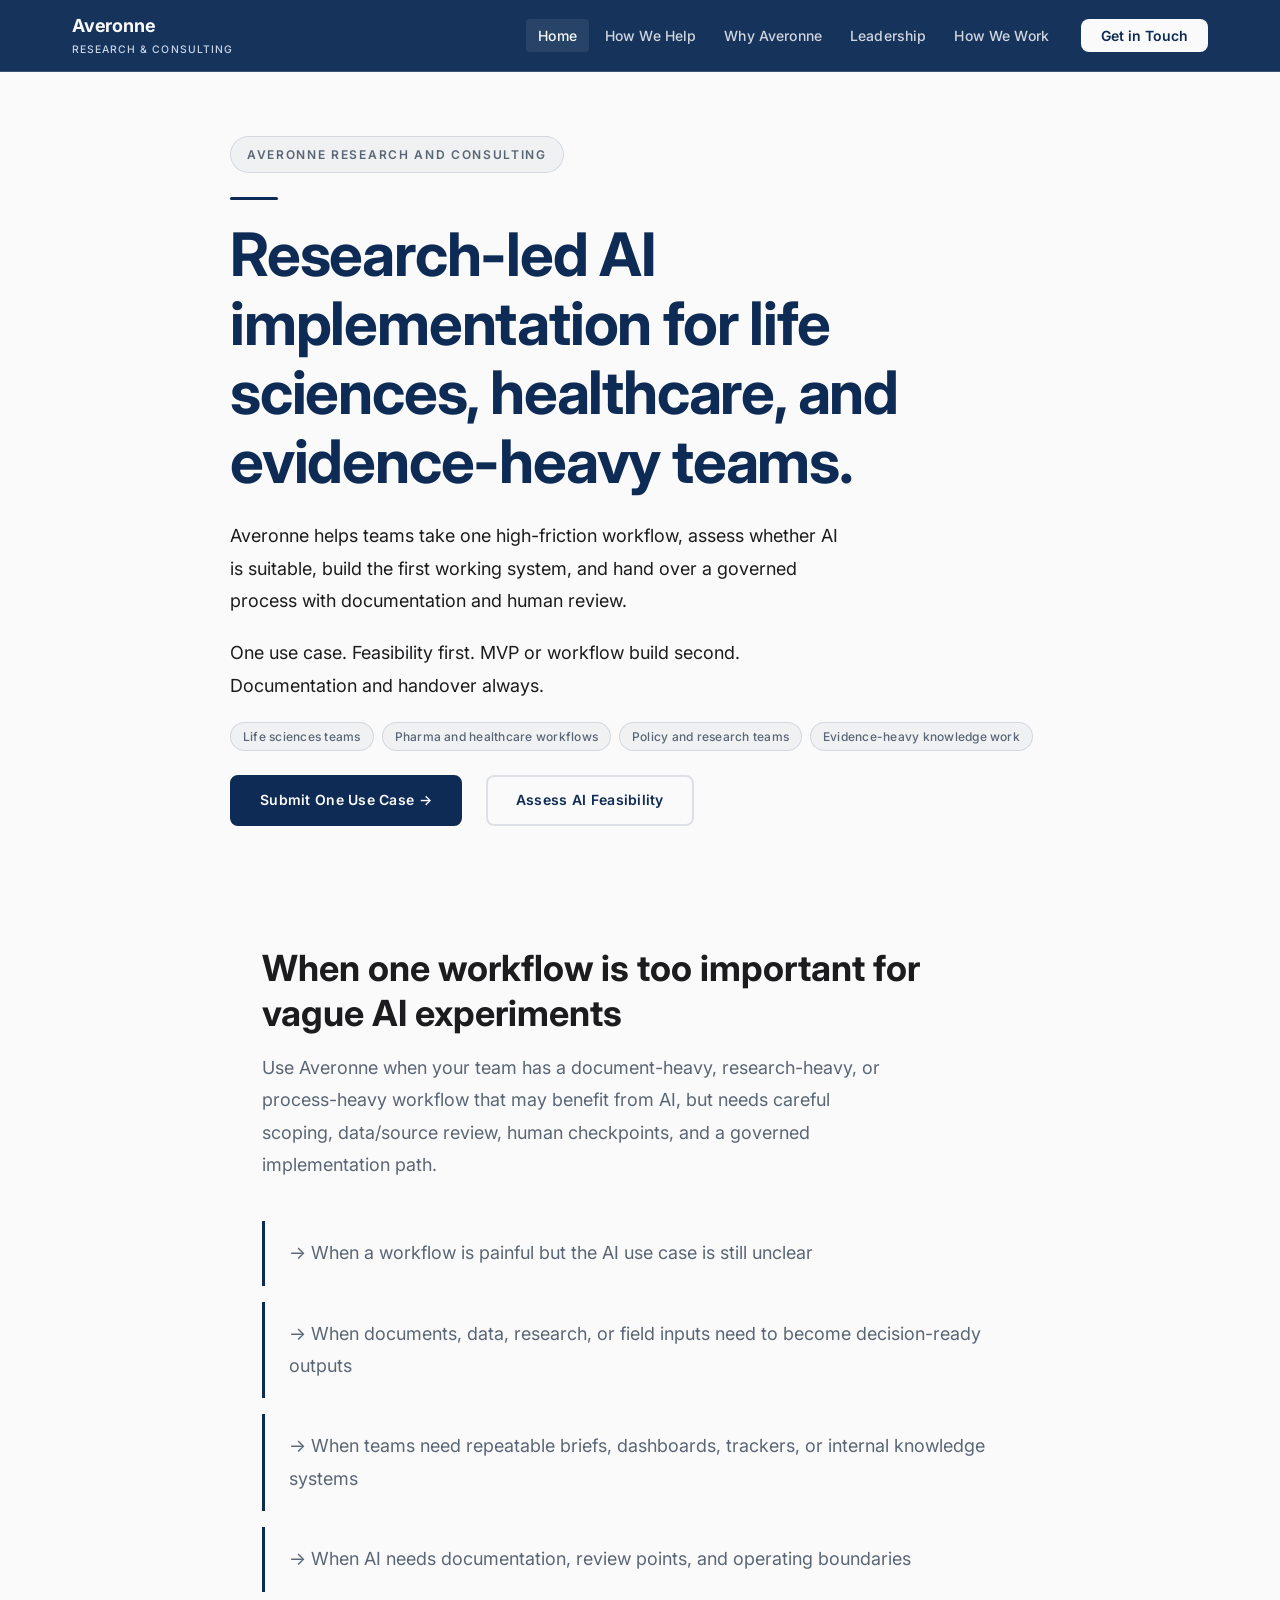
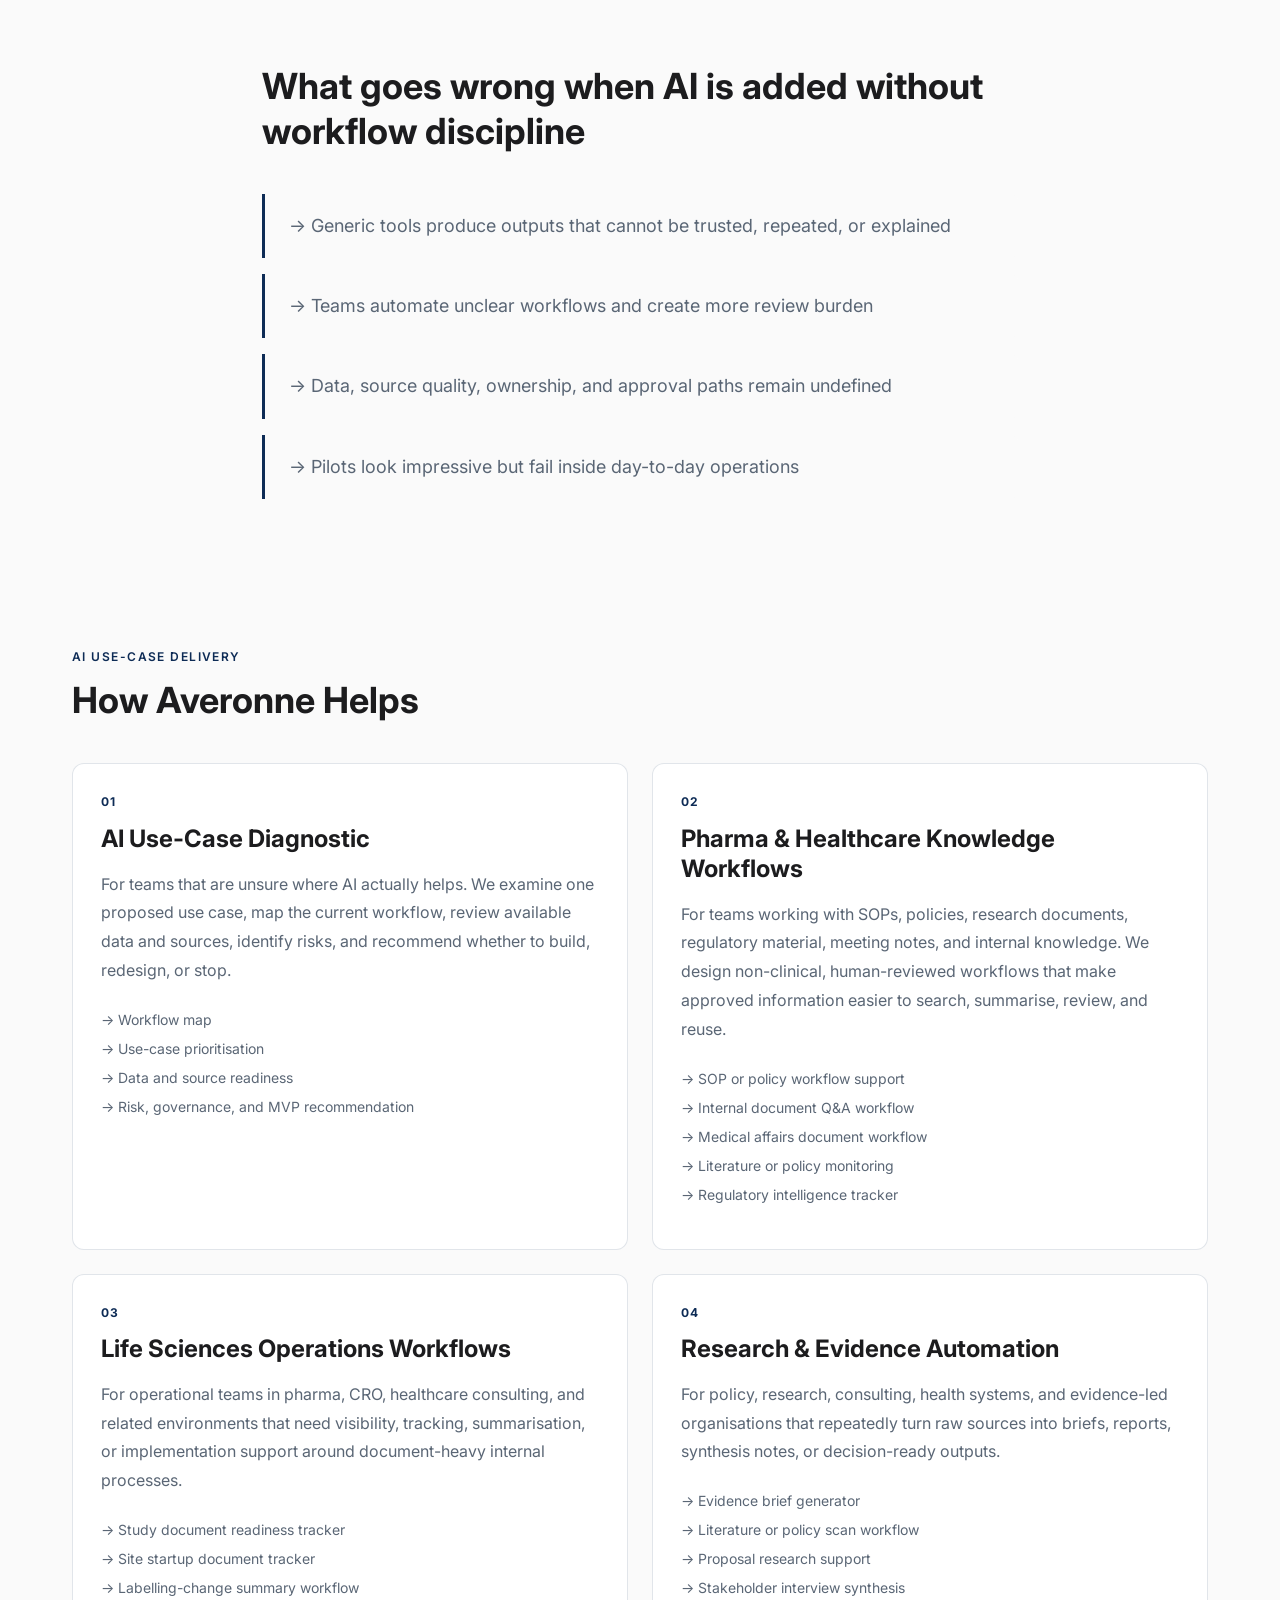
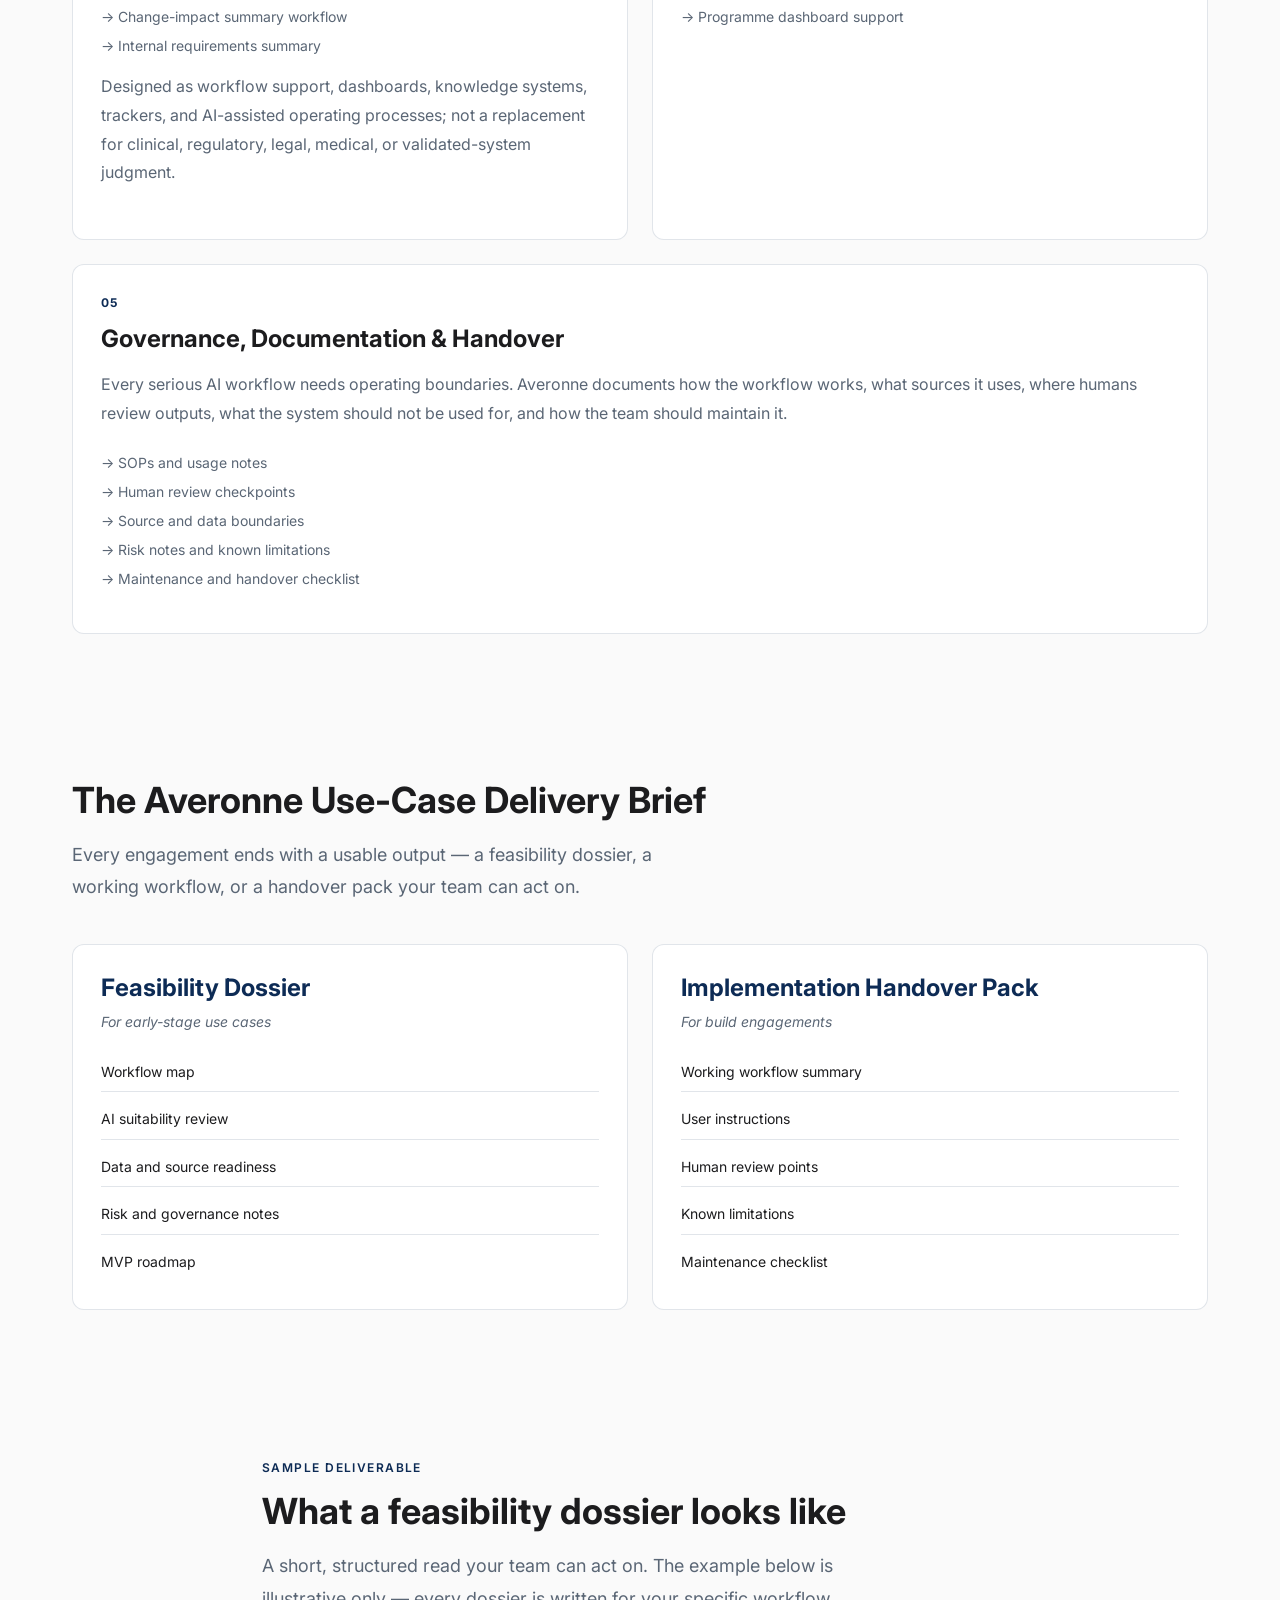
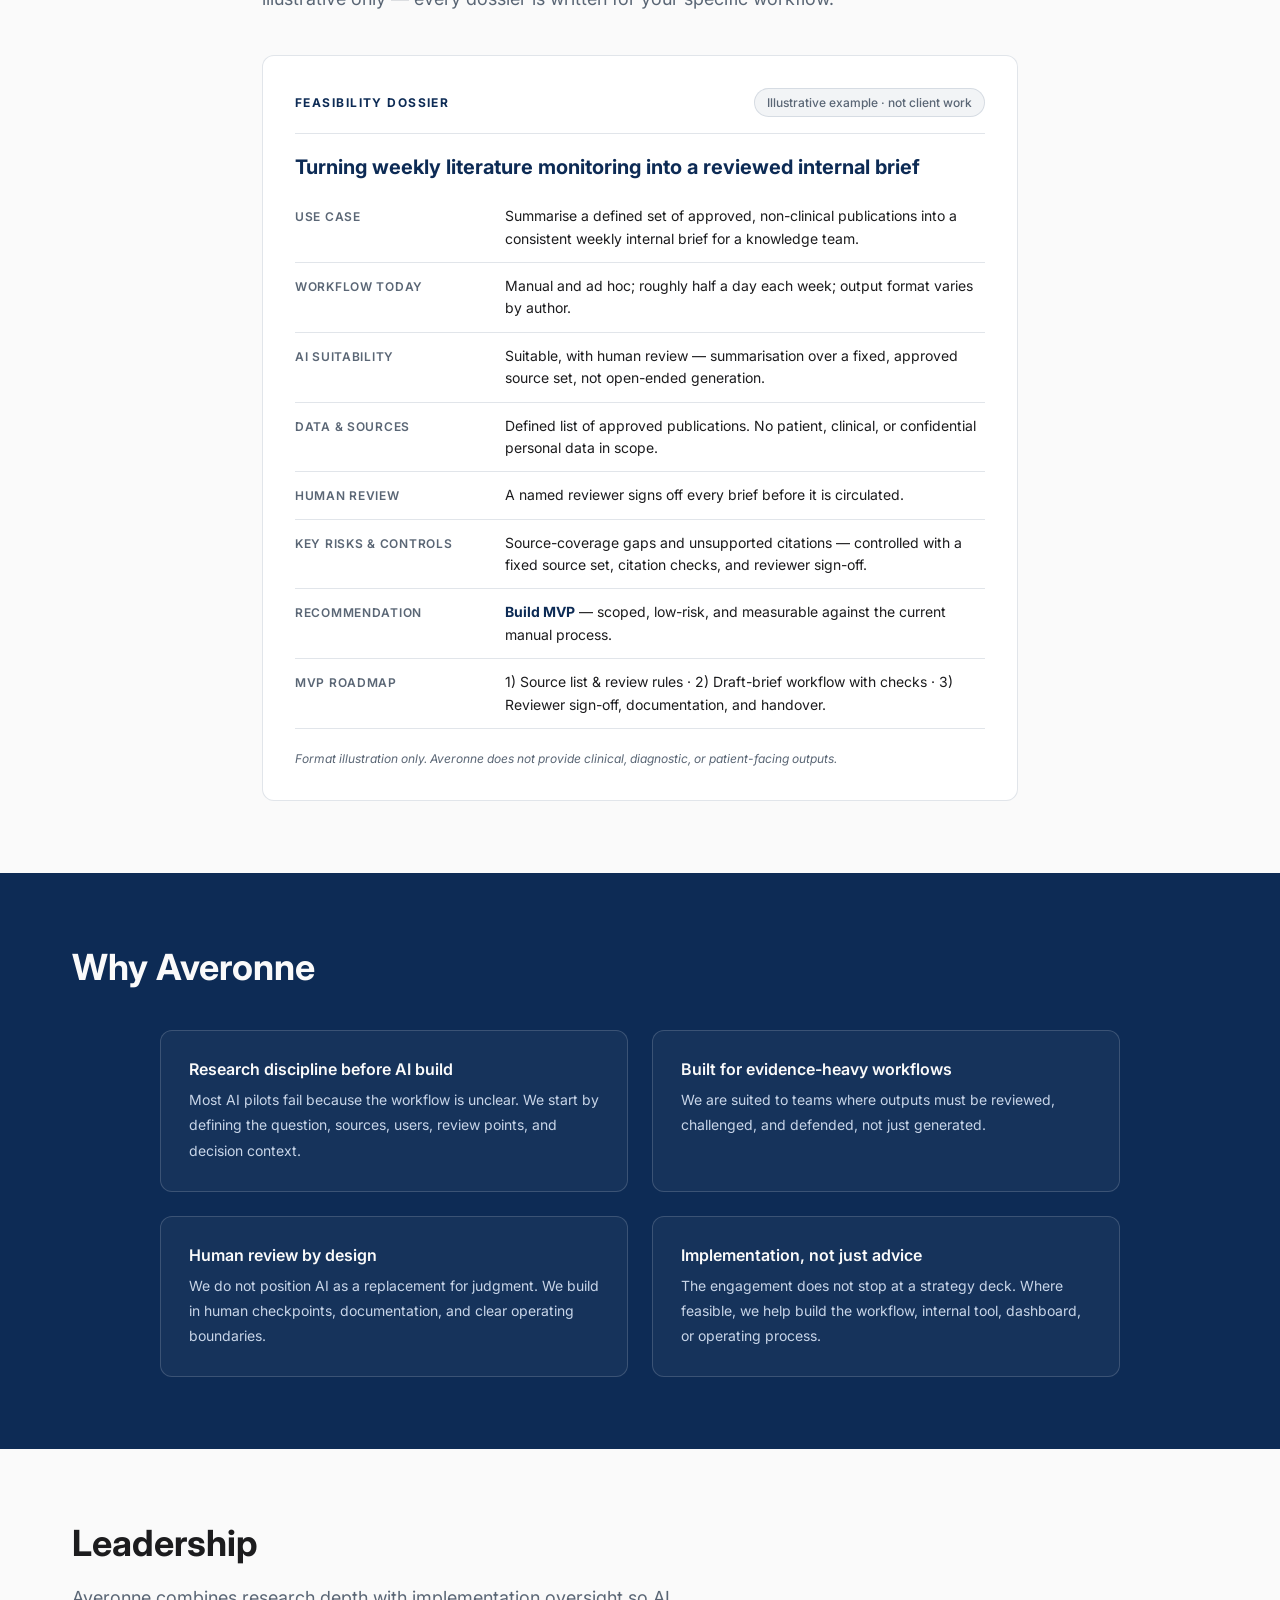
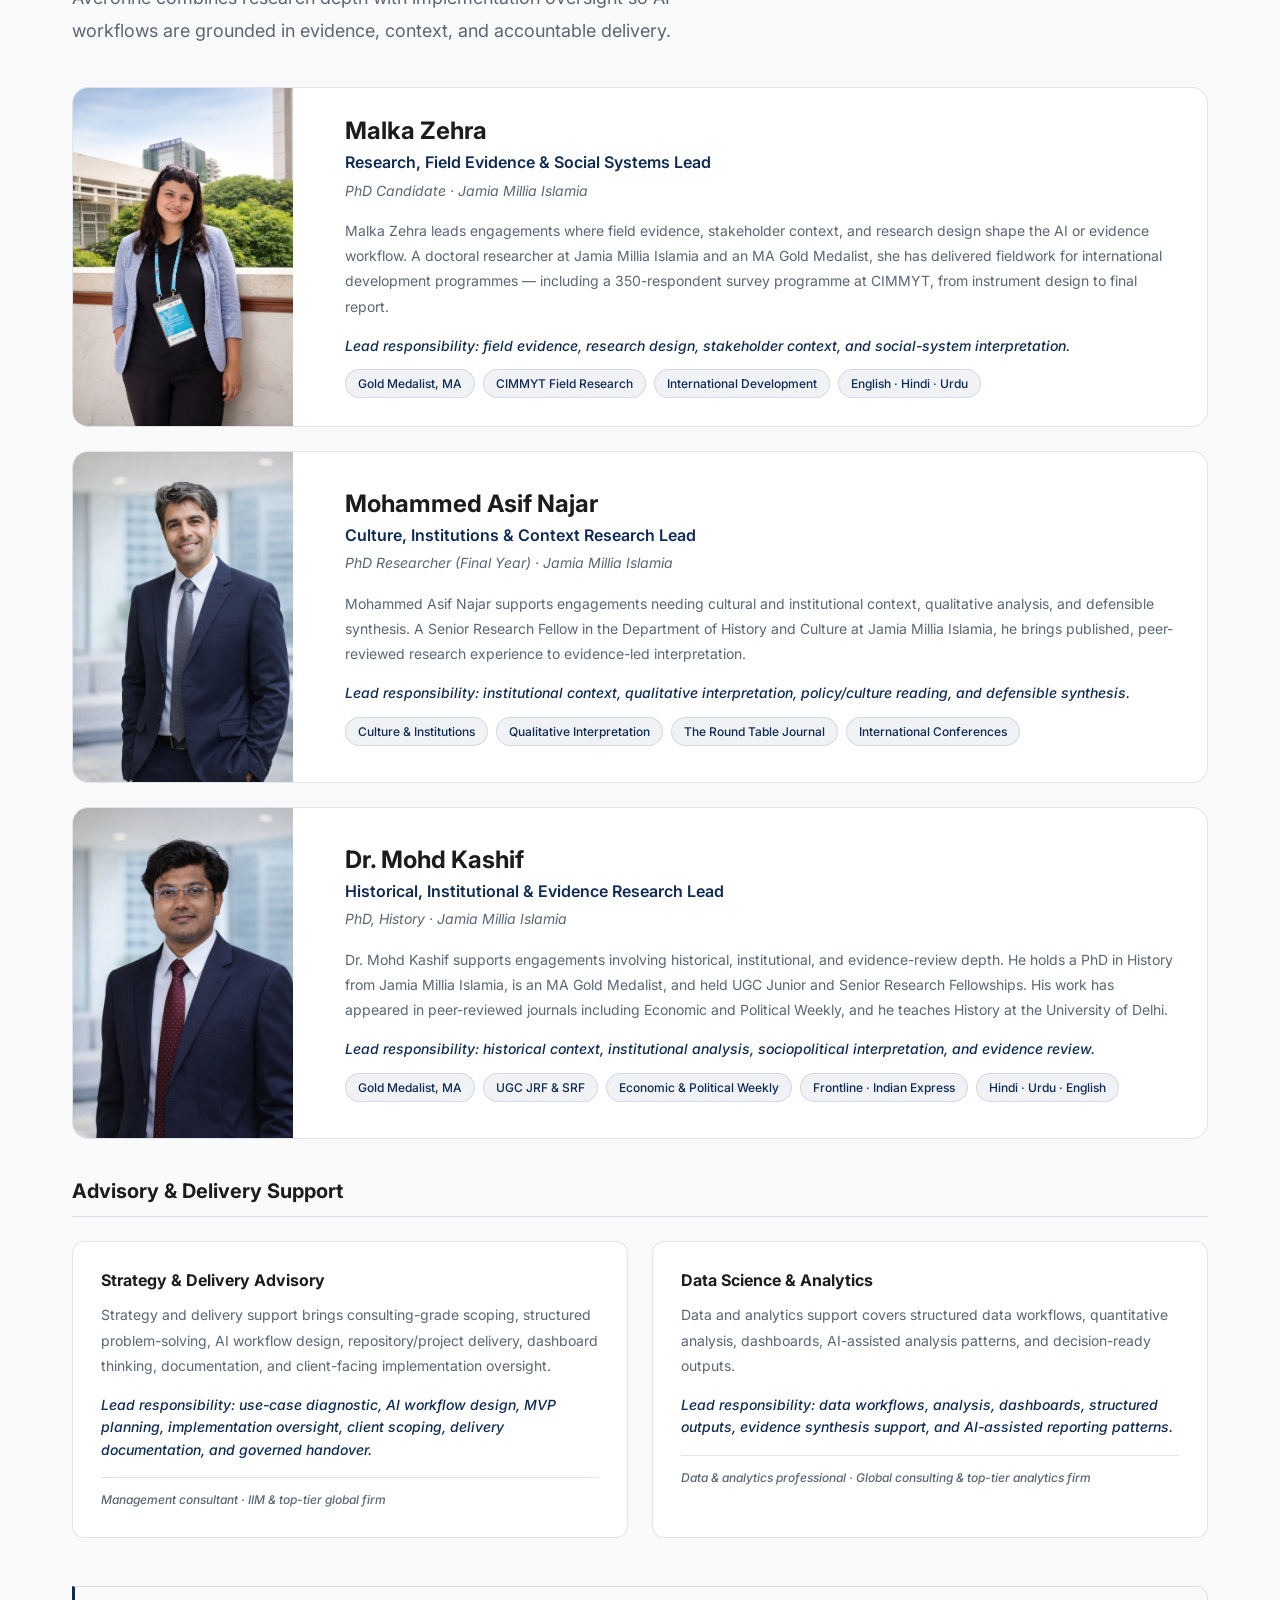
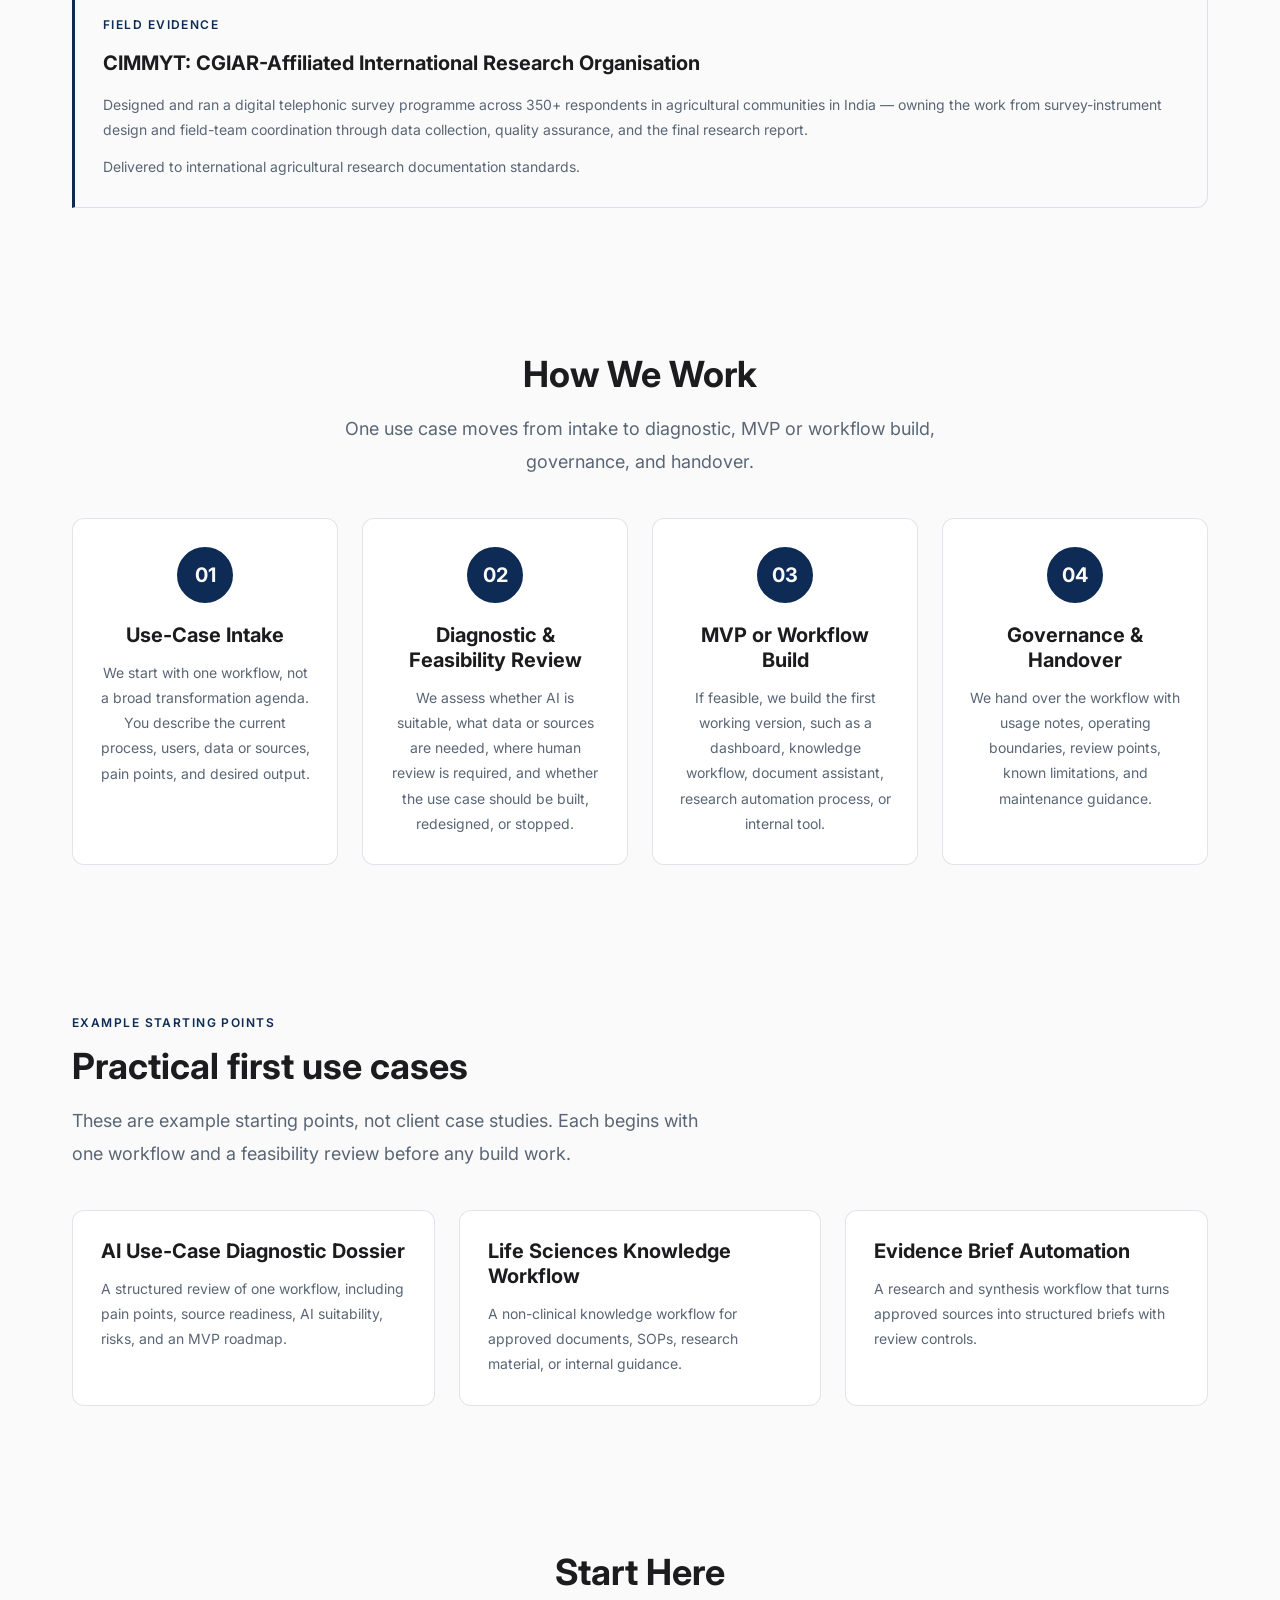
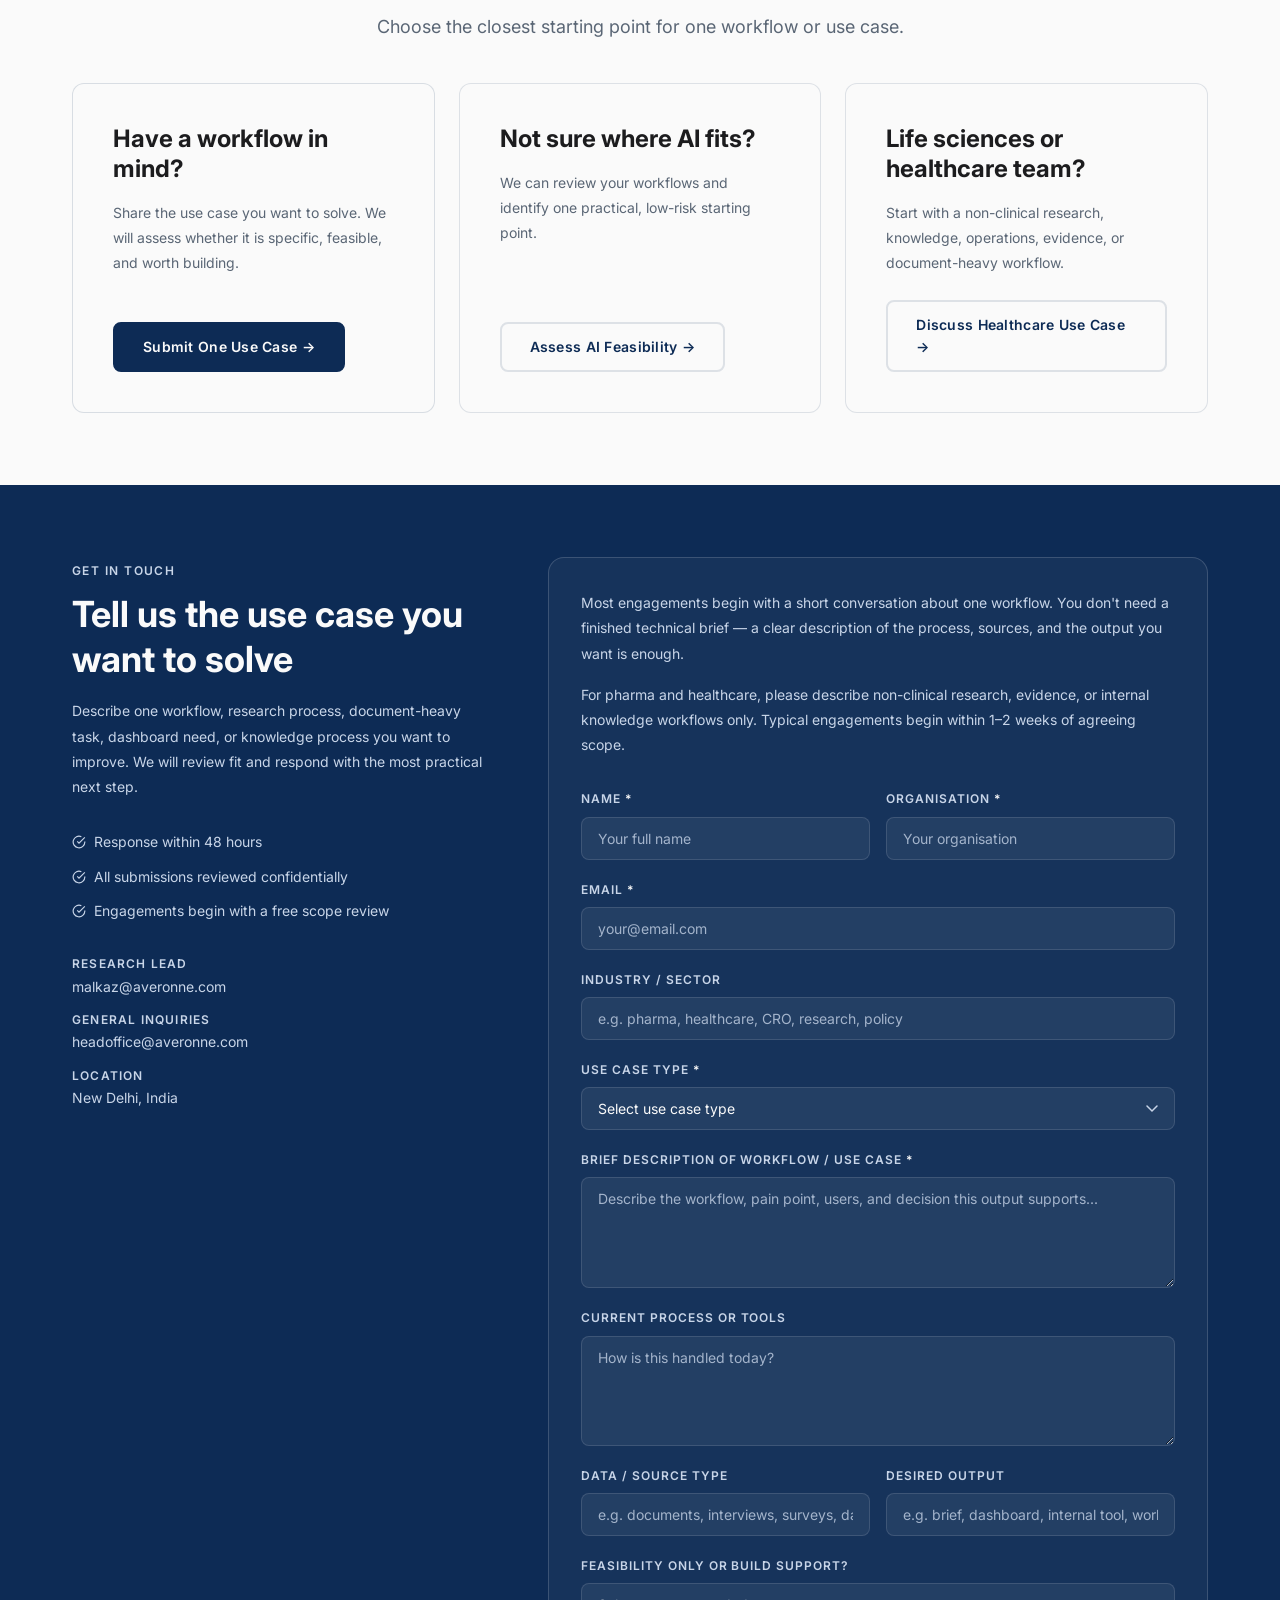
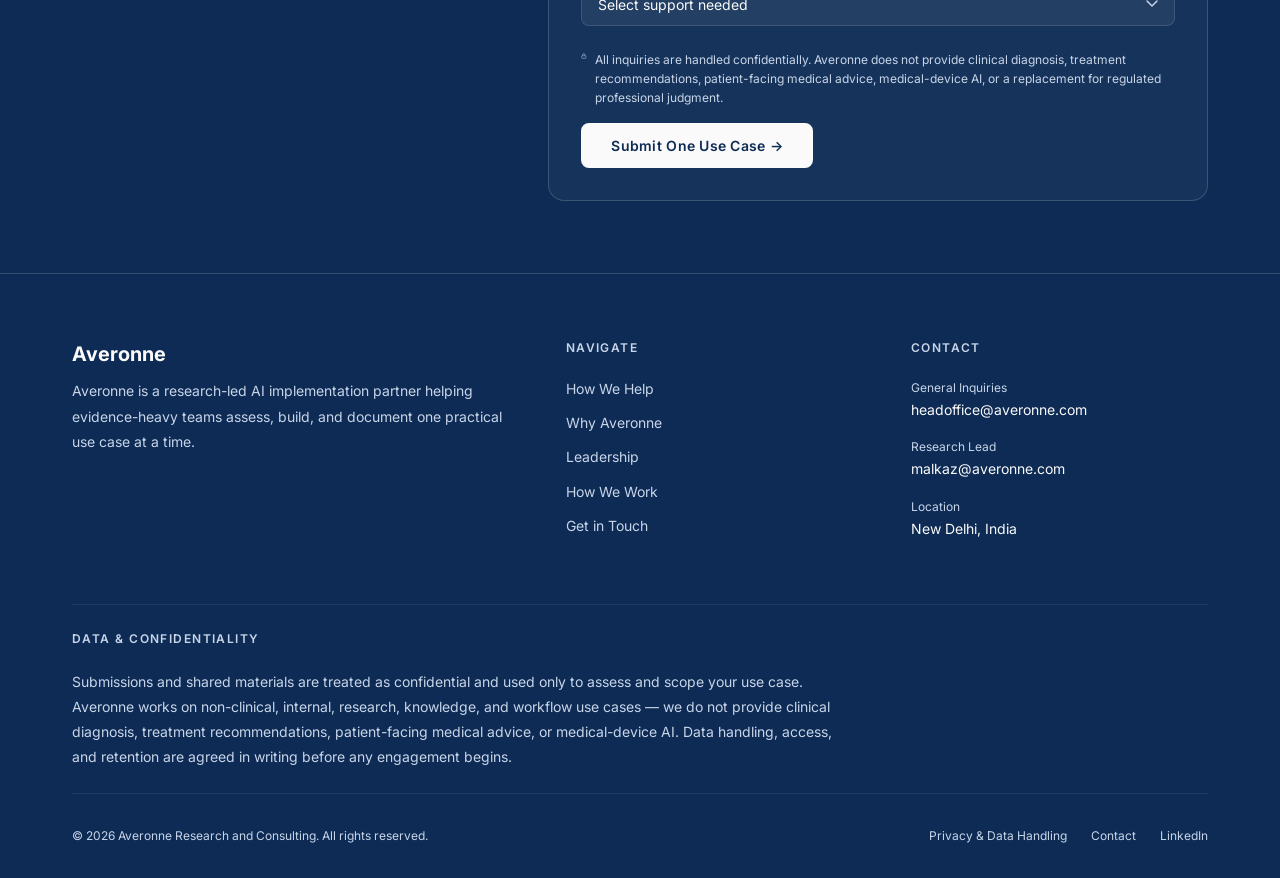
==== commit 3f925f29: "Add standalone Privacy & Data Handling page - New privacy.html: concise, factual privacy/data-handli" ====
--- a/index.html
+++ b/index.html
@@ -856,6 +856,7 @@
       <div class="footer__bottom">
         <span class="footer__copyright">&copy; 2026 Averonne Research and Consulting. All rights reserved.</span>
         <div class="footer__bottom-links">
+          <a href="privacy.html" class="footer__bottom-link">Privacy &amp; Data Handling</a>
           <a href="mailto:headoffice@averonne.com" class="footer__bottom-link">Contact</a>
           <a href="https://www.linkedin.com/company/averonne" class="footer__bottom-link" target="_blank" rel="noopener noreferrer">LinkedIn</a>
         </div>
--- a/css/styles.css
+++ b/css/styles.css
@@ -2252,3 +2252,81 @@
     gap: var(--space-1);
   }
 }
+
+/* -- Legal / Privacy page ----------------------------------- */
+.nav__back {
+  font-size: var(--font-size-sm);
+  font-weight: var(--font-weight-medium);
+  color: rgba(255,255,255,0.85);
+  transition: color var(--transition-fast);
+}
+.nav__back:hover { color: var(--color-warm-white); }
+
+.legal-hero {
+  background: var(--color-bg-surface);
+  padding: calc(var(--nav-height) + var(--space-16)) 0 var(--space-10);
+}
+
+.legal-hero__label {
+  font-size: var(--font-size-xs);
+  font-weight: var(--font-weight-semibold);
+  letter-spacing: 0.12em;
+  text-transform: uppercase;
+  color: var(--color-accent);
+  margin-bottom: var(--space-3);
+}
+
+.legal-hero__title {
+  font-size: var(--font-size-3xl);
+  font-weight: var(--font-weight-bold);
+  color: var(--color-navy);
+  letter-spacing: -0.01em;
+  margin-bottom: var(--space-4);
+}
+
+.legal-hero__meta {
+  font-size: var(--font-size-sm);
+  color: var(--color-text-secondary);
+}
+
+.legal-body {
+  padding: var(--space-12) 0 var(--space-16);
+}
+
+.legal-body h2 {
+  font-size: var(--font-size-xl);
+  font-weight: var(--font-weight-bold);
+  color: var(--color-navy);
+  margin: var(--space-10) 0 var(--space-4);
+}
+
+.legal-body h2:first-child { margin-top: 0; }
+
+.legal-body p {
+  font-size: var(--font-size-base);
+  color: var(--color-text-primary);
+  line-height: var(--line-height-loose);
+  margin-bottom: var(--space-4);
+}
+
+.legal-body ul {
+  list-style: disc;
+  padding-left: var(--space-6);
+  margin-bottom: var(--space-4);
+}
+
+.legal-body li {
+  font-size: var(--font-size-base);
+  color: var(--color-text-secondary);
+  line-height: var(--line-height-loose);
+  margin-bottom: var(--space-2);
+}
+
+.legal-body a {
+  color: var(--color-navy);
+  font-weight: var(--font-weight-medium);
+  text-decoration: underline;
+}
+.legal-body a:hover { color: var(--color-accent-hover); }
+
+.legal-body strong { color: var(--color-text-primary); font-weight: var(--font-weight-semibold); }
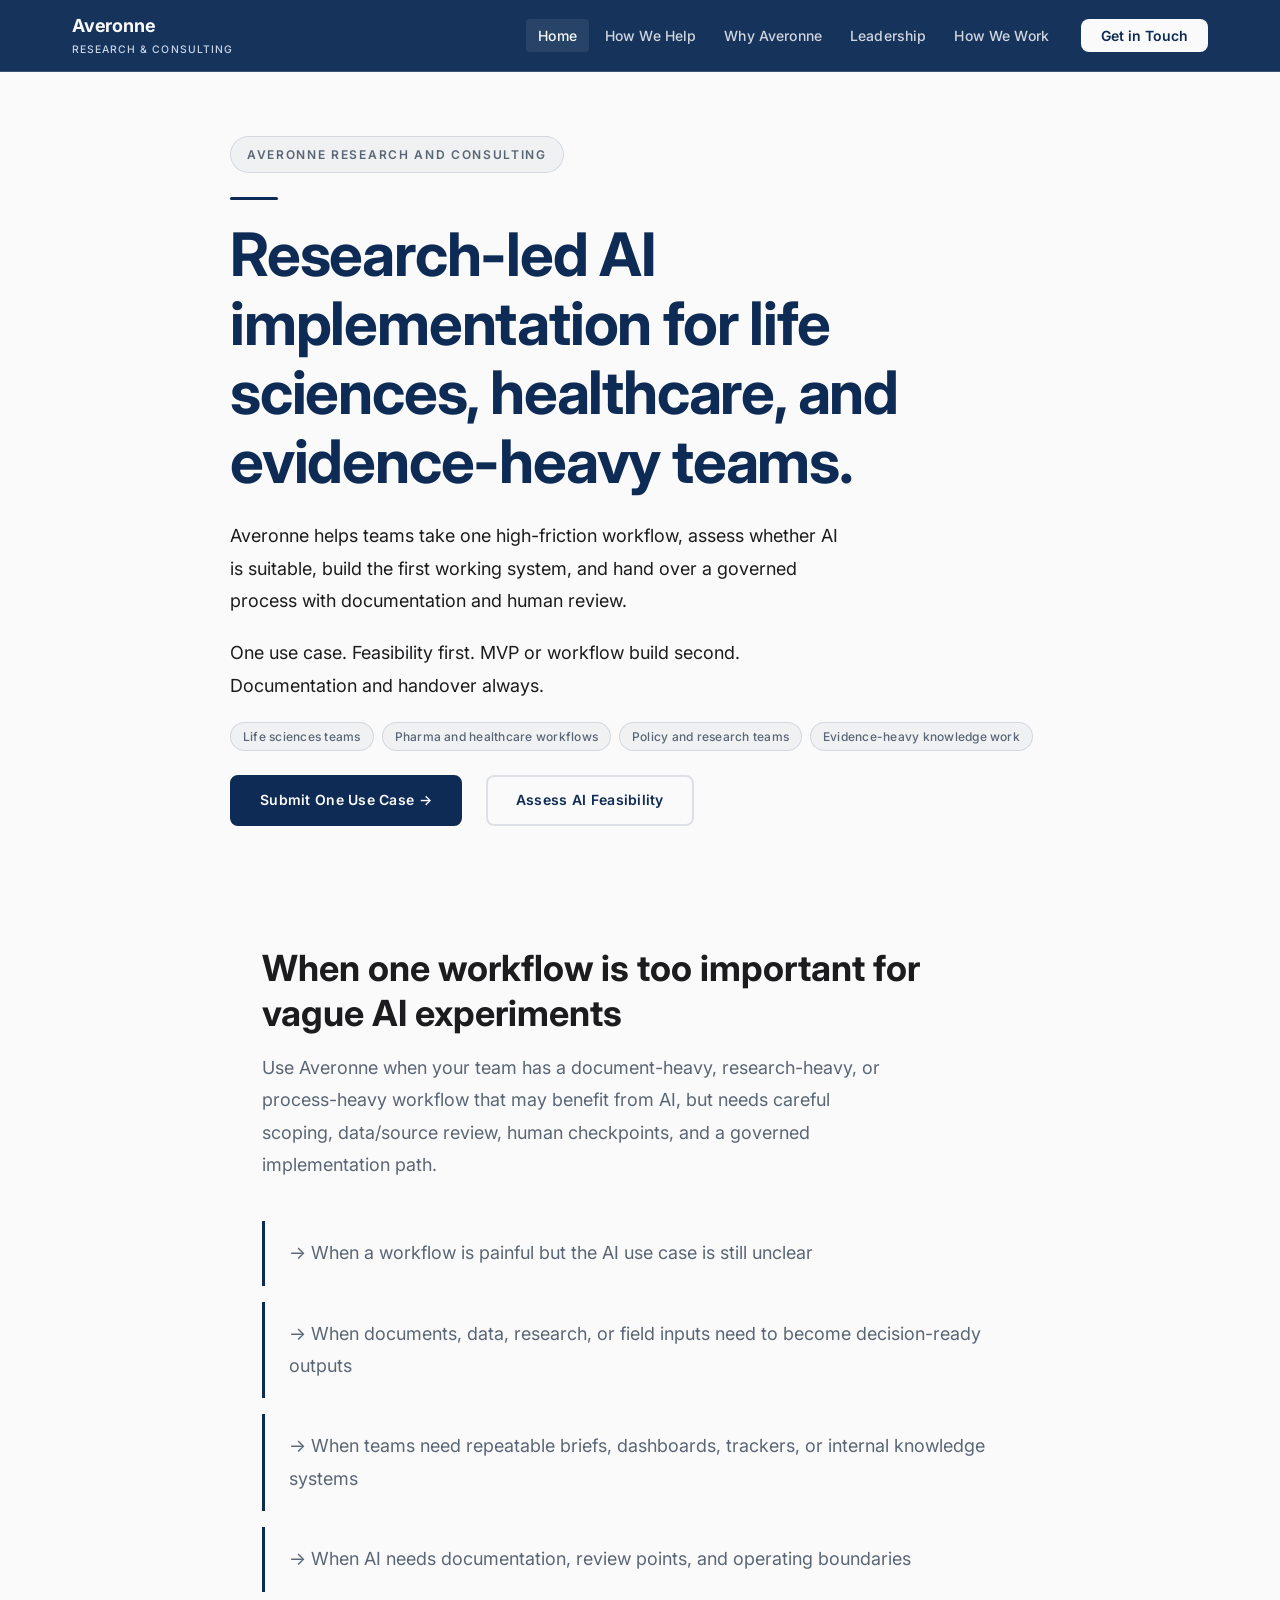
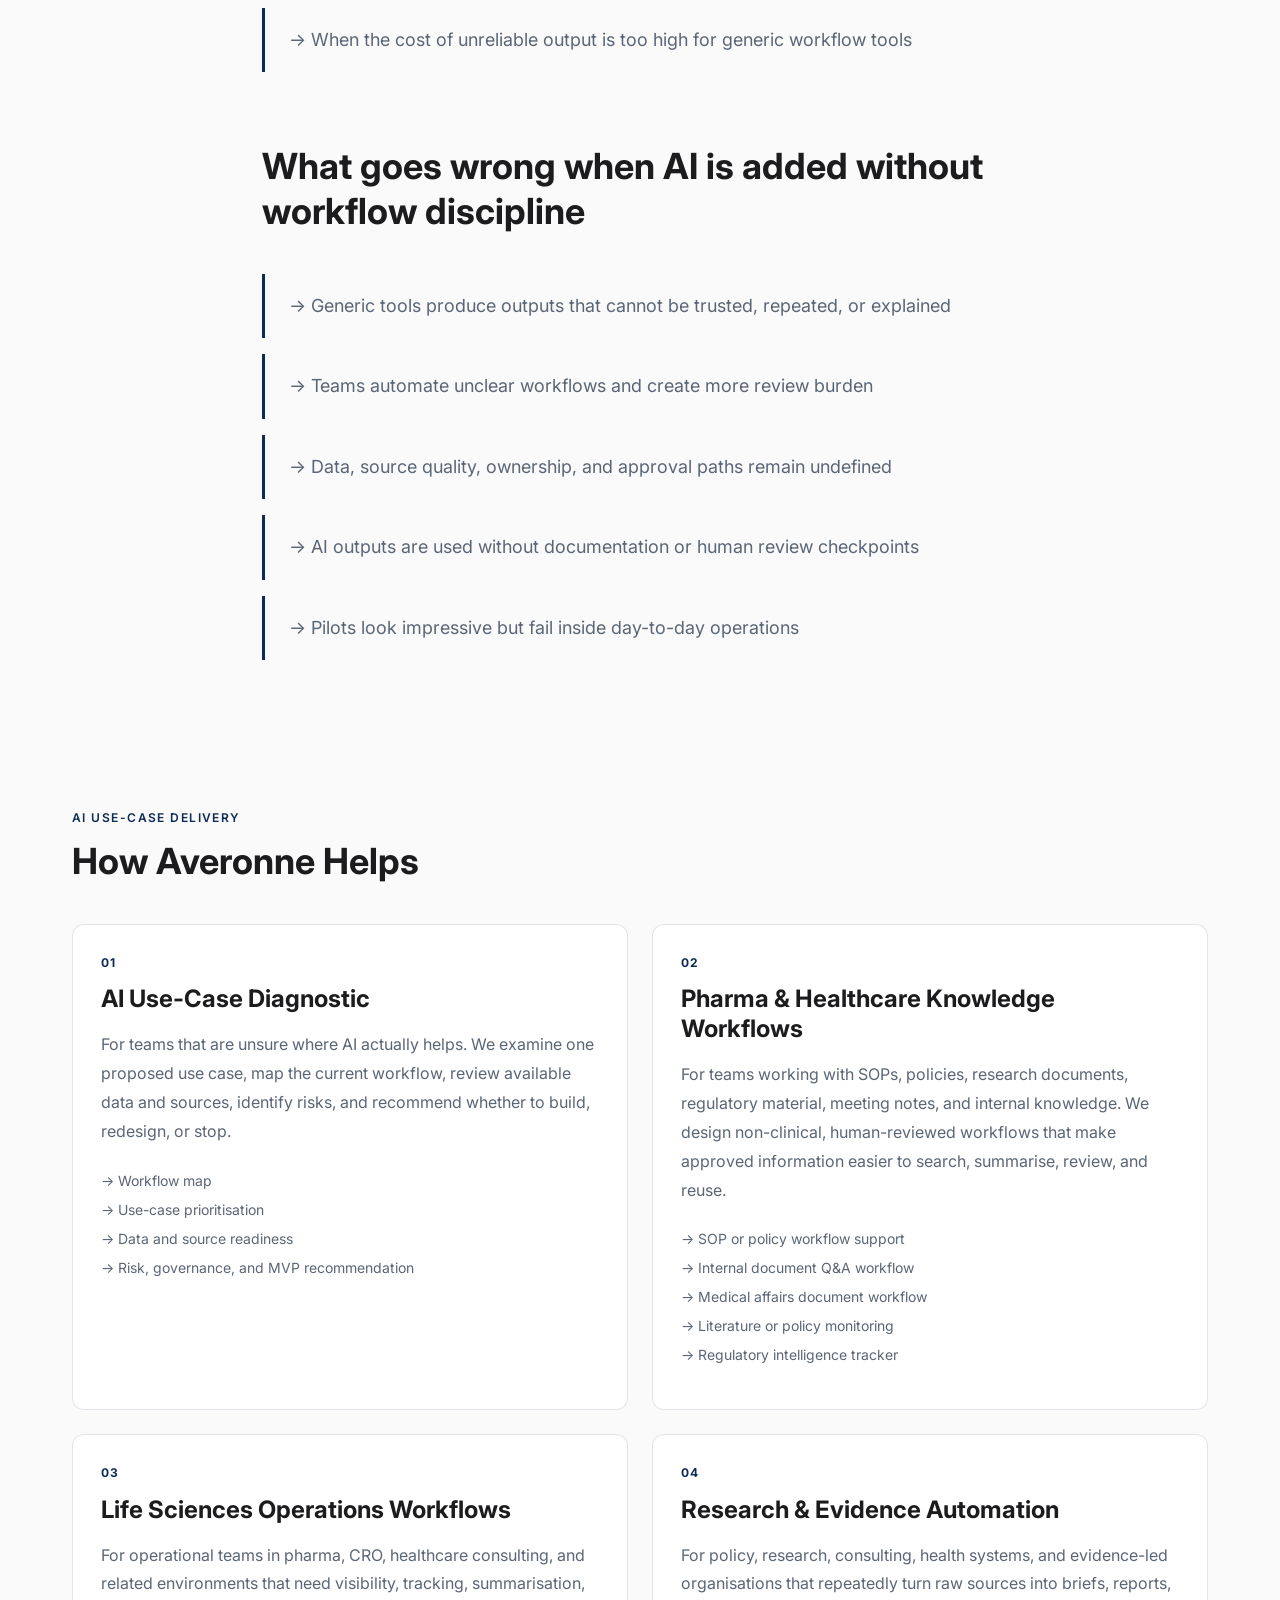
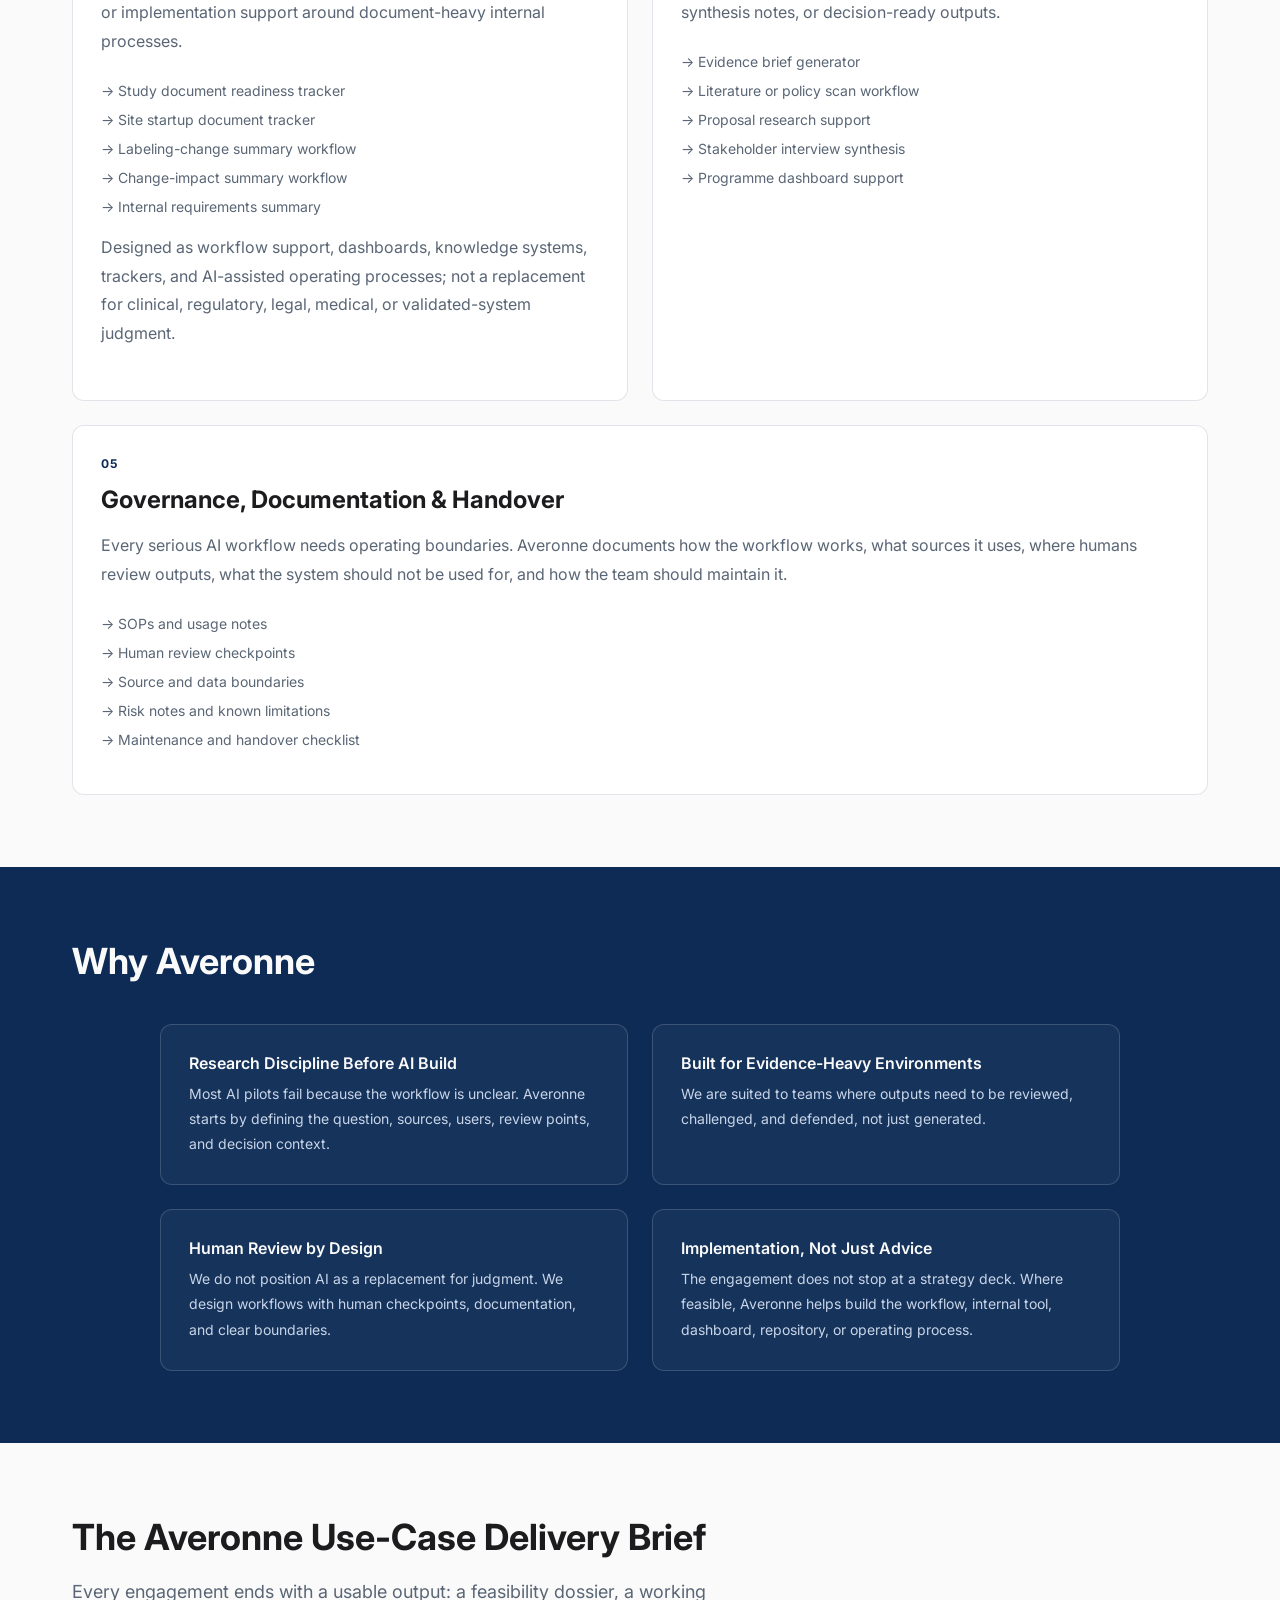
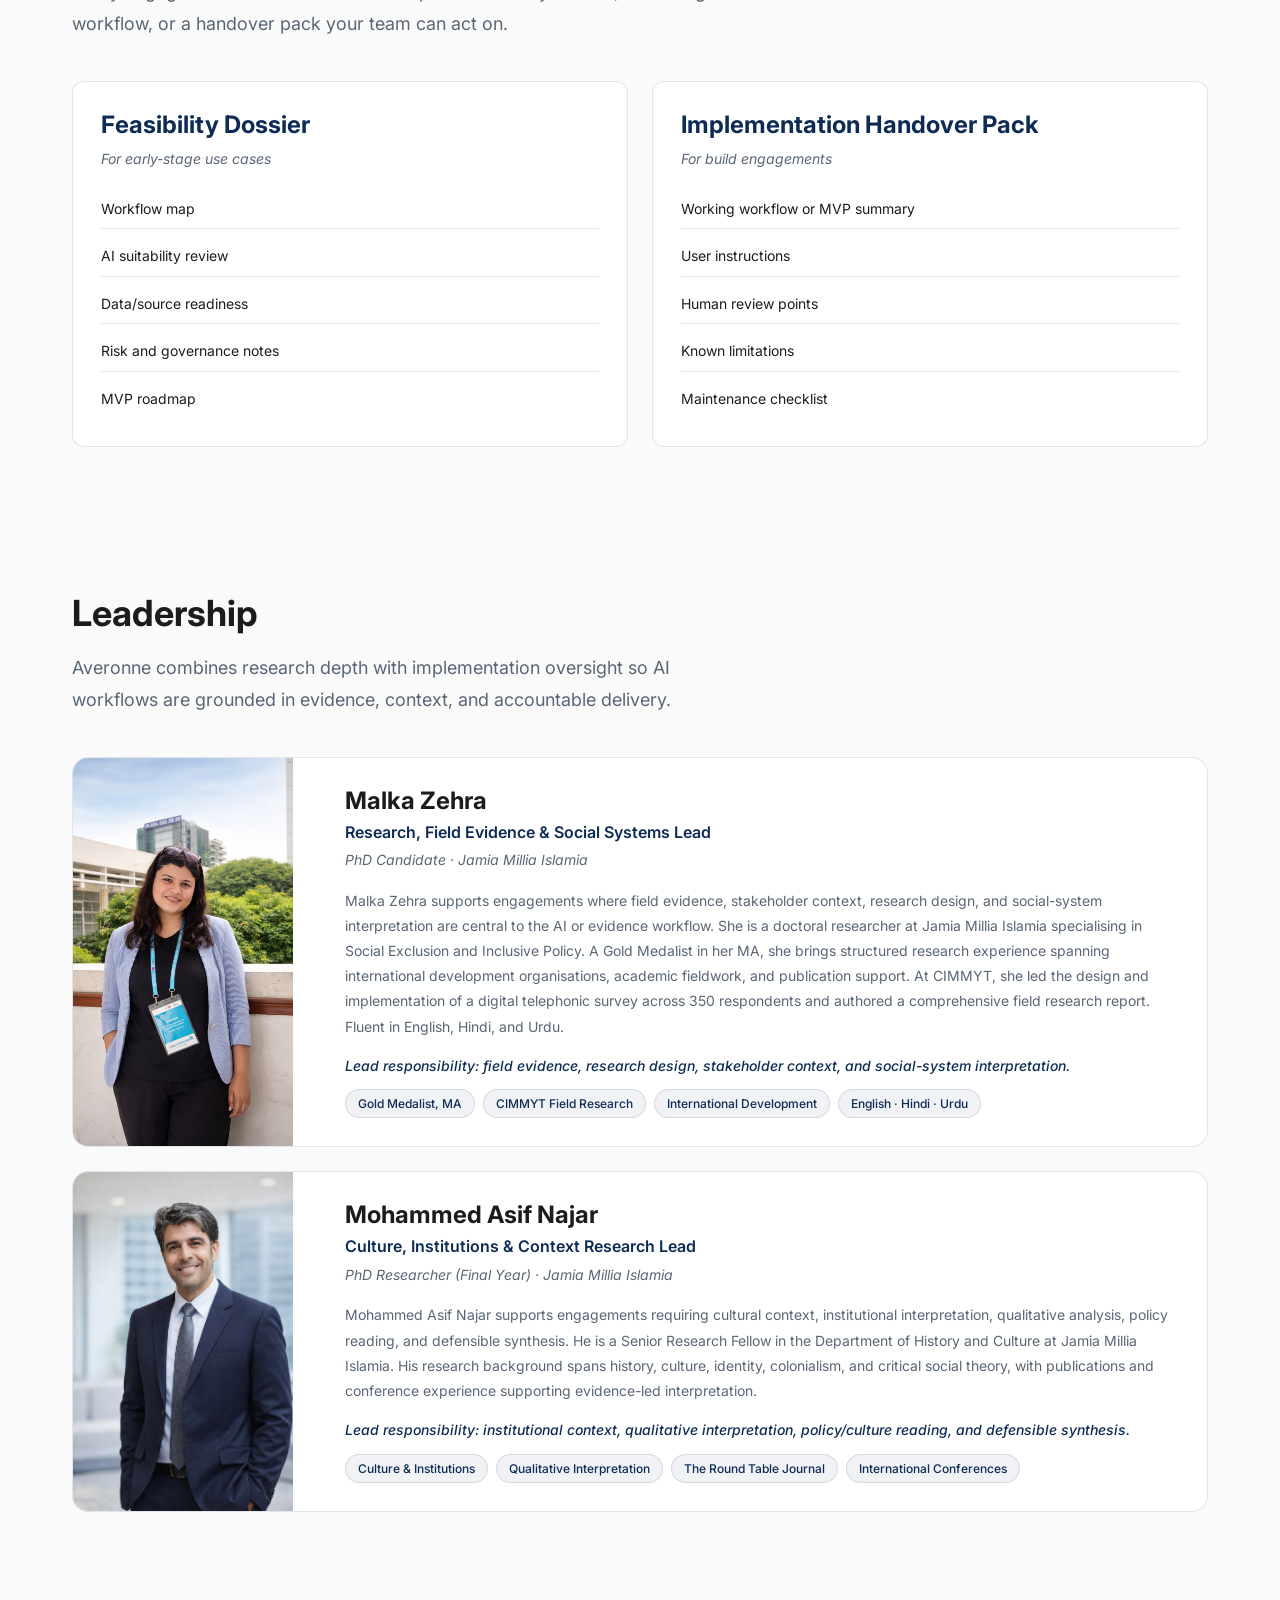
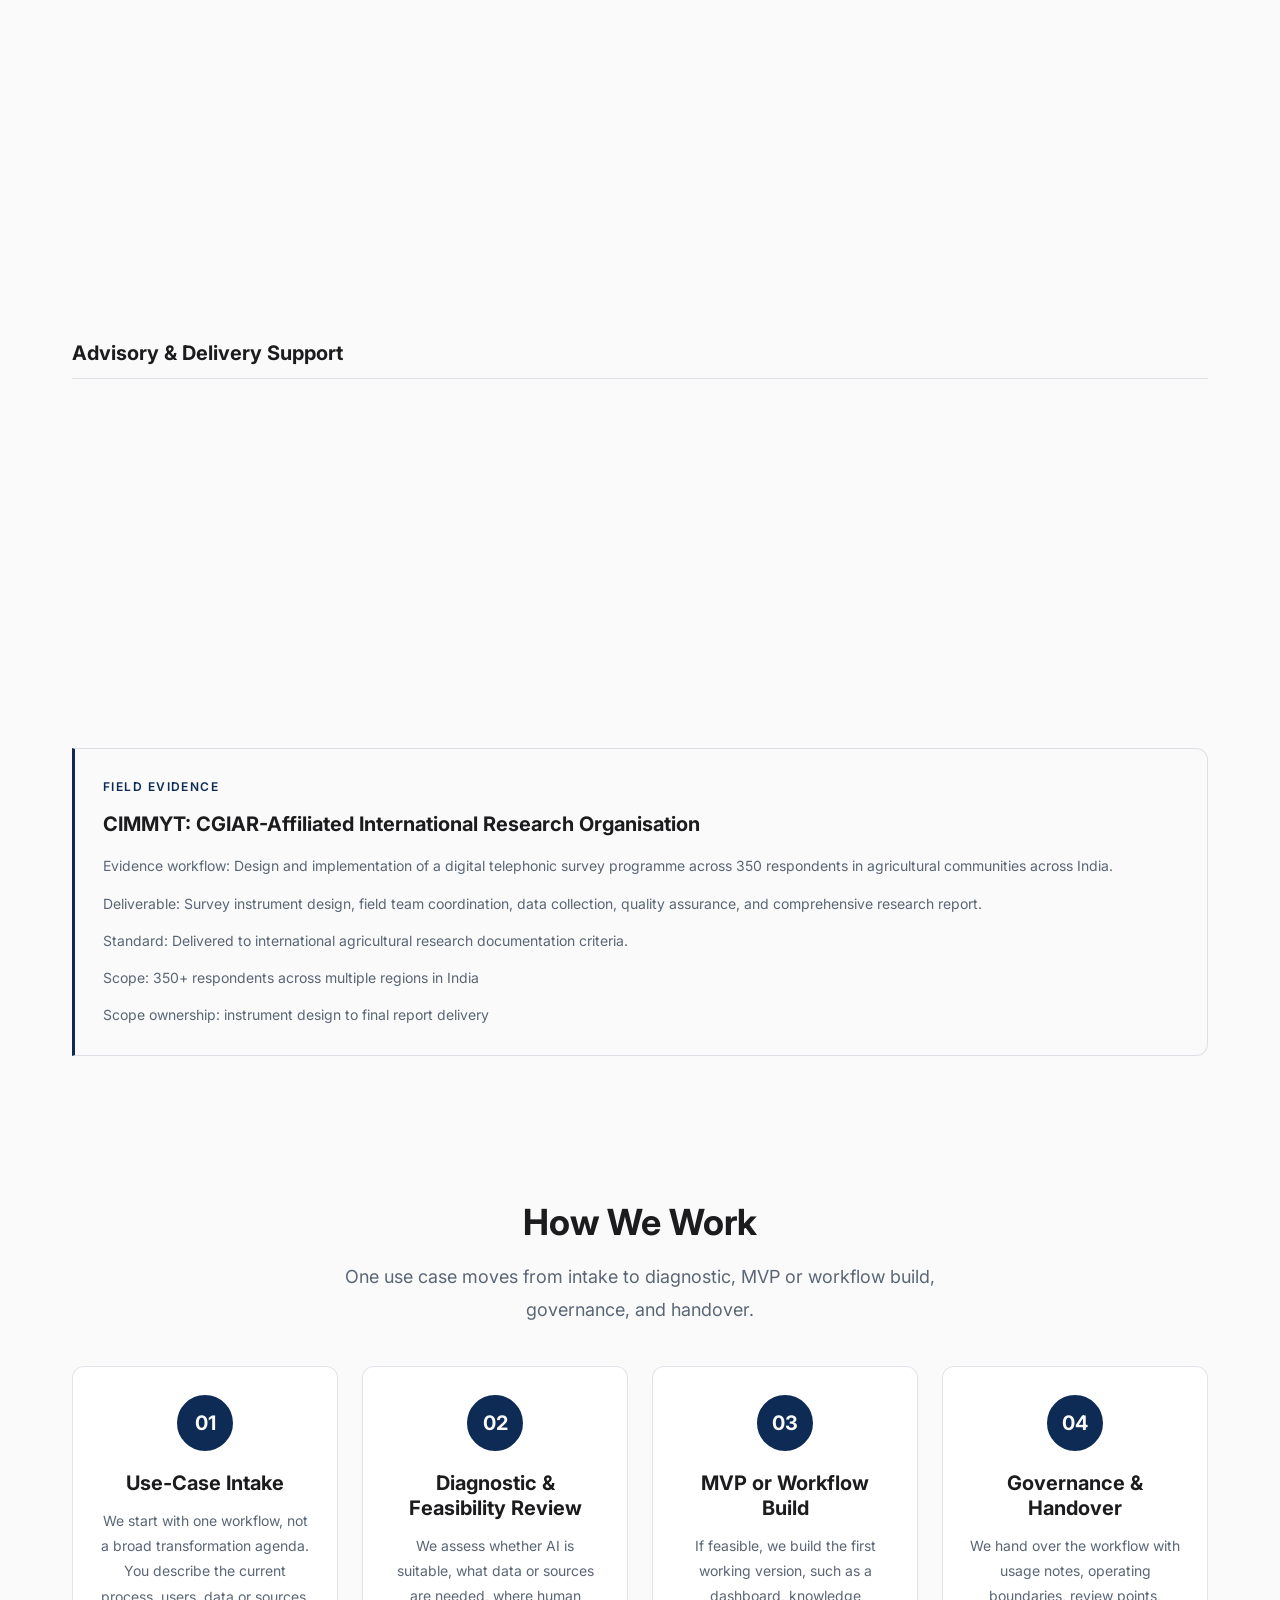
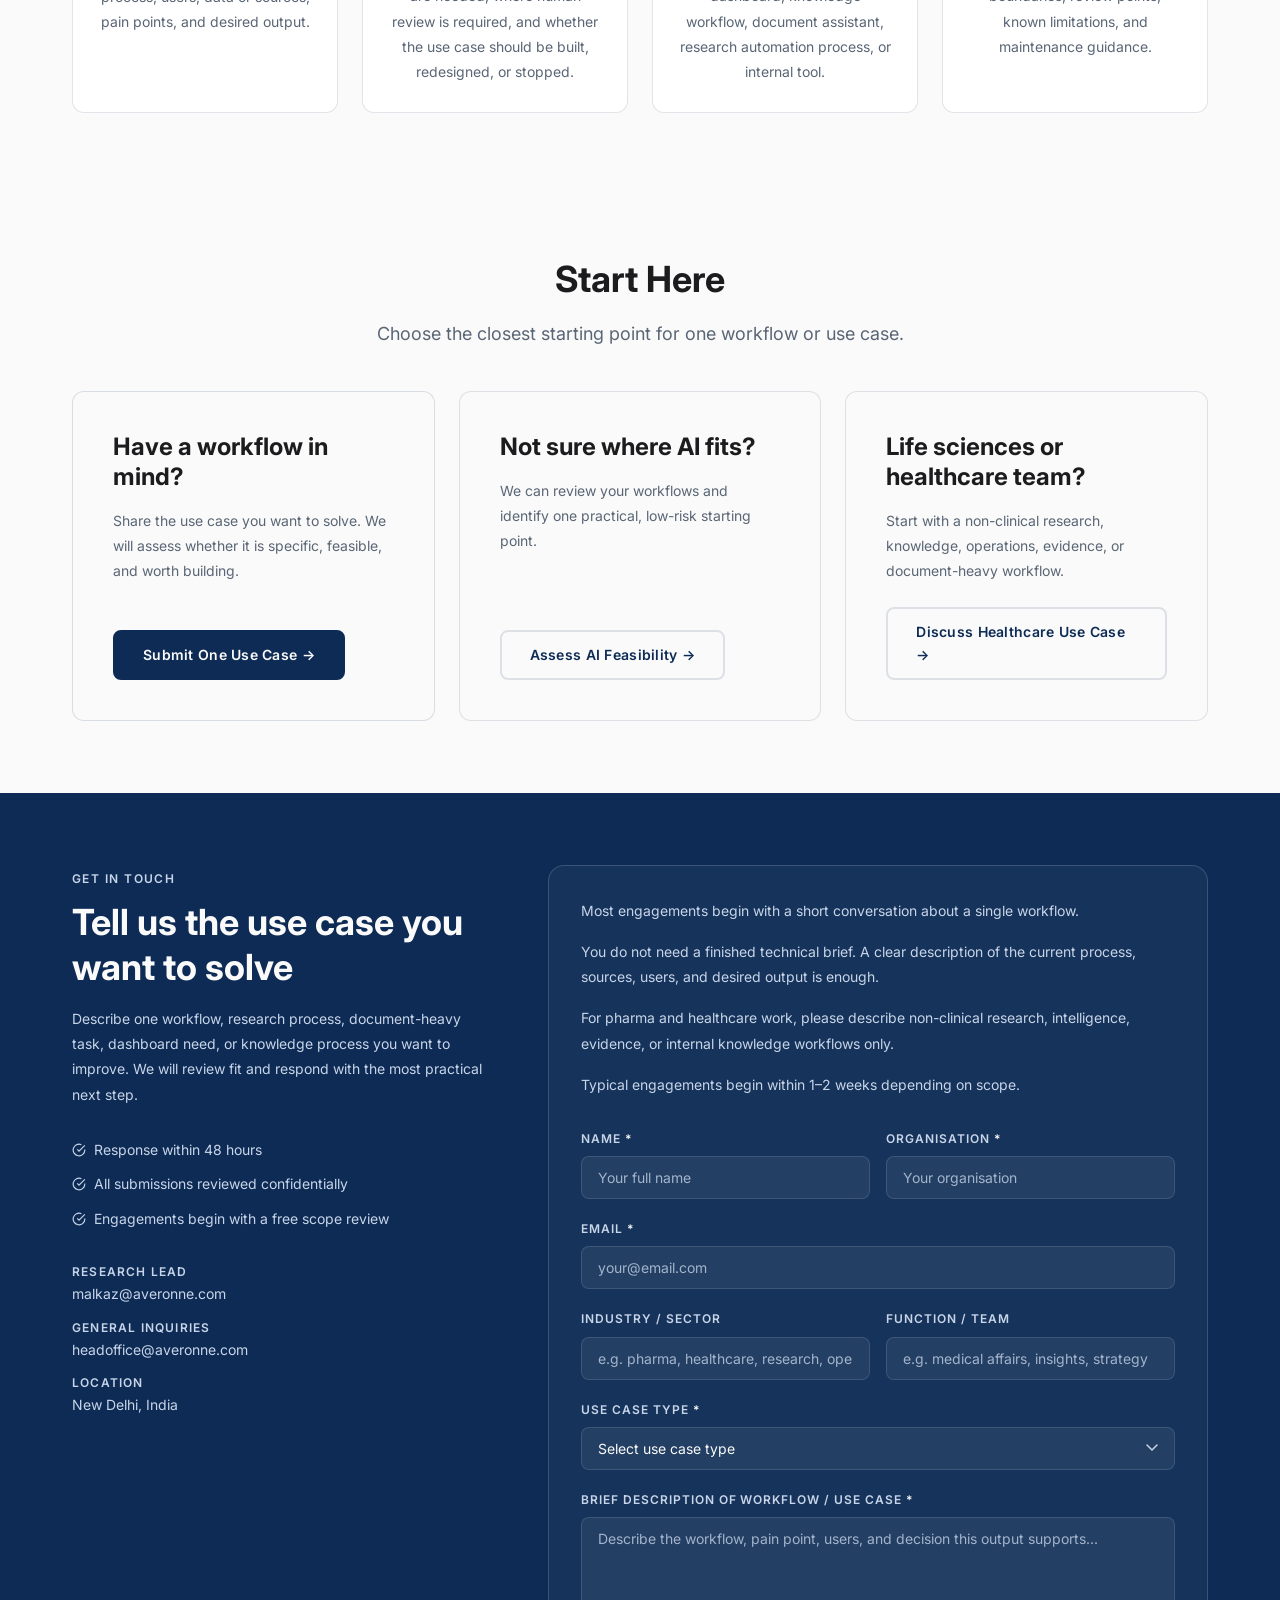
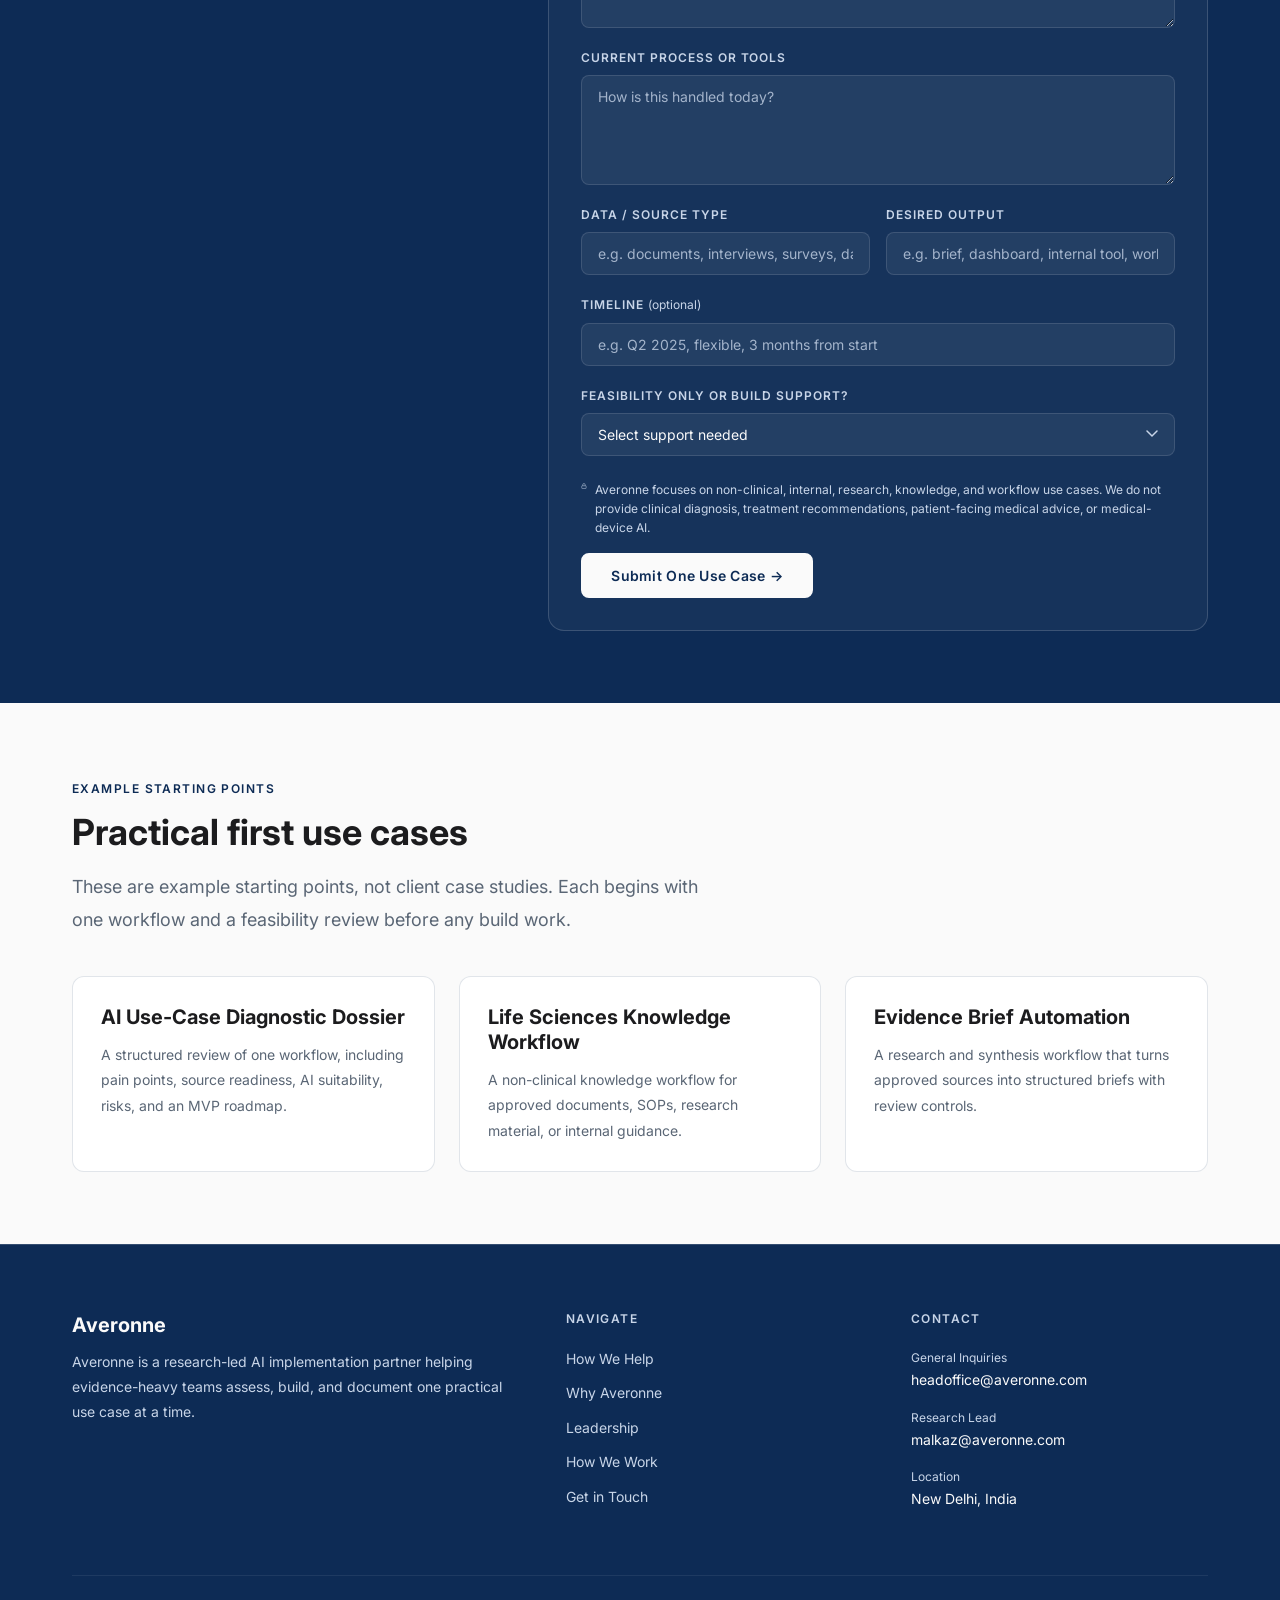
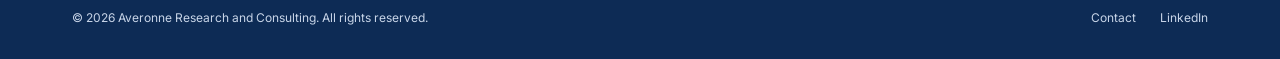
==== commit cebac254: "Fix Averonne contact email configuration Standardize contact email casing across site docs and Apps " ====
--- a/index.html
+++ b/index.html
@@ -117,6 +117,7 @@
         <div class="trigger-item">&rarr; When documents, data, research, or field inputs need to become decision-ready outputs</div>
         <div class="trigger-item">&rarr; When teams need repeatable briefs, dashboards, trackers, or internal knowledge systems</div>
         <div class="trigger-item">&rarr; When AI needs documentation, review points, and operating boundaries</div>
+        <div class="trigger-item">&rarr; When the cost of unreliable output is too high for generic workflow tools</div>
       </div>
 
     </div>
@@ -137,6 +138,7 @@
         <div class="trigger-item">&rarr; Generic tools produce outputs that cannot be trusted, repeated, or explained</div>
         <div class="trigger-item">&rarr; Teams automate unclear workflows and create more review burden</div>
         <div class="trigger-item">&rarr; Data, source quality, ownership, and approval paths remain undefined</div>
+        <div class="trigger-item">&rarr; AI outputs are used without documentation or human review checkpoints</div>
         <div class="trigger-item">&rarr; Pilots look impressive but fail inside day-to-day operations</div>
       </div>
 
@@ -147,7 +149,7 @@
   <!-- ==========================================================
        SECTION 2 - HOW AVERONNE HELPS
   ========================================================== -->
-  <section id="how-we-help" class="section how-we-help-section">
+  <section id="how-we-help" class="section research-areas">
     <div class="container">
 
       <header class="section-header">
@@ -198,7 +200,7 @@
           <div class="area-card__outputs">
             <div class="area-card__output">&rarr; Study document readiness tracker</div>
             <div class="area-card__output">&rarr; Site startup document tracker</div>
-            <div class="area-card__output">&rarr; Labelling-change summary workflow</div>
+            <div class="area-card__output">&rarr; Labeling-change summary workflow</div>
             <div class="area-card__output">&rarr; Change-impact summary workflow</div>
             <div class="area-card__output">&rarr; Internal requirements summary</div>
           </div>
@@ -244,6 +246,43 @@
 
 
   <!-- ==========================================================
+       SECTION 5 - WHY AVERONNE
+  ========================================================== -->
+  <section id="why-averonne" class="section section--dark">
+    <div class="container">
+
+      <header class="section-header">
+        <h2 class="section-heading">Why Averonne</h2>
+      </header>
+
+      <div class="feature-grid feature-grid--2x2">
+
+        <div class="feature-card">
+          <h3 class="feature-card__title">Research Discipline Before AI Build</h3>
+          <p class="feature-card__body">Most AI pilots fail because the workflow is unclear. Averonne starts by defining the question, sources, users, review points, and decision context.</p>
+        </div>
+
+        <div class="feature-card">
+          <h3 class="feature-card__title">Built for Evidence-Heavy Environments</h3>
+          <p class="feature-card__body">We are suited to teams where outputs need to be reviewed, challenged, and defended, not just generated.</p>
+        </div>
+
+        <div class="feature-card">
+          <h3 class="feature-card__title">Human Review by Design</h3>
+          <p class="feature-card__body">We do not position AI as a replacement for judgment. We design workflows with human checkpoints, documentation, and clear boundaries.</p>
+        </div>
+
+        <div class="feature-card">
+          <h3 class="feature-card__title">Implementation, Not Just Advice</h3>
+          <p class="feature-card__body">The engagement does not stop at a strategy deck. Where feasible, Averonne helps build the workflow, internal tool, dashboard, repository, or operating process.</p>
+        </div>
+
+      </div>
+    </div>
+  </section>
+
+
+  <!-- ==========================================================
        SECTION - THE AVERONNE RESEARCH BRIEF
   ========================================================== -->
   <section id="research-brief" class="section research-brief">
@@ -252,7 +291,7 @@
       <header class="section-header">
         <h2 class="section-heading">The Averonne Use-Case Delivery Brief</h2>
         <p class="section-intro">
-          Every engagement ends with a usable output &mdash; a feasibility dossier, a working workflow, or a handover pack your team can act on.
+          Every engagement ends with a usable output: a feasibility dossier, a working workflow, or a handover pack your team can act on.
         </p>
       </header>
 
@@ -264,7 +303,7 @@
           <div class="brief-card__items">
             <span class="brief-card__item">Workflow map</span>
             <span class="brief-card__item">AI suitability review</span>
-            <span class="brief-card__item">Data and source readiness</span>
+            <span class="brief-card__item">Data/source readiness</span>
             <span class="brief-card__item">Risk and governance notes</span>
             <span class="brief-card__item">MVP roadmap</span>
           </div>
@@ -274,7 +313,7 @@
           <h3 class="brief-card__title">Implementation Handover Pack</h3>
           <p class="brief-card__scope">For build engagements</p>
           <div class="brief-card__items">
-            <span class="brief-card__item">Working workflow summary</span>
+            <span class="brief-card__item">Working workflow or MVP summary</span>
             <span class="brief-card__item">User instructions</span>
             <span class="brief-card__item">Human review points</span>
             <span class="brief-card__item">Known limitations</span>
@@ -289,107 +328,6 @@
 
 
   <!-- ==========================================================
-       SECTION - SAMPLE DELIVERABLE (ILLUSTRATIVE)
-  ========================================================== -->
-  <section id="sample-dossier" class="section sample-dossier">
-    <div class="container container--narrow">
-
-      <header class="section-header">
-        <span class="section-label">Sample Deliverable</span>
-        <h2 class="section-heading">What a feasibility dossier looks like</h2>
-        <p class="section-intro">
-          A short, structured read your team can act on. The example below is illustrative only &mdash; every dossier is written for your specific workflow.
-        </p>
-      </header>
-
-      <article class="dossier" aria-label="Illustrative feasibility dossier">
-        <div class="dossier__head">
-          <div class="dossier__doc-label">Feasibility Dossier</div>
-          <span class="dossier__badge">Illustrative example &middot; not client work</span>
-        </div>
-
-        <h3 class="dossier__title">Turning weekly literature monitoring into a reviewed internal brief</h3>
-
-        <dl class="dossier__rows">
-          <div class="dossier__row">
-            <dt class="dossier__key">Use case</dt>
-            <dd class="dossier__val">Summarise a defined set of approved, non-clinical publications into a consistent weekly internal brief for a knowledge team.</dd>
-          </div>
-          <div class="dossier__row">
-            <dt class="dossier__key">Workflow today</dt>
-            <dd class="dossier__val">Manual and ad hoc; roughly half a day each week; output format varies by author.</dd>
-          </div>
-          <div class="dossier__row">
-            <dt class="dossier__key">AI suitability</dt>
-            <dd class="dossier__val">Suitable, with human review &mdash; summarisation over a fixed, approved source set, not open-ended generation.</dd>
-          </div>
-          <div class="dossier__row">
-            <dt class="dossier__key">Data &amp; sources</dt>
-            <dd class="dossier__val">Defined list of approved publications. No patient, clinical, or confidential personal data in scope.</dd>
-          </div>
-          <div class="dossier__row">
-            <dt class="dossier__key">Human review</dt>
-            <dd class="dossier__val">A named reviewer signs off every brief before it is circulated.</dd>
-          </div>
-          <div class="dossier__row">
-            <dt class="dossier__key">Key risks &amp; controls</dt>
-            <dd class="dossier__val">Source-coverage gaps and unsupported citations &mdash; controlled with a fixed source set, citation checks, and reviewer sign-off.</dd>
-          </div>
-          <div class="dossier__row">
-            <dt class="dossier__key">Recommendation</dt>
-            <dd class="dossier__val"><span class="dossier__verdict">Build MVP</span> &mdash; scoped, low-risk, and measurable against the current manual process.</dd>
-          </div>
-          <div class="dossier__row">
-            <dt class="dossier__key">MVP roadmap</dt>
-            <dd class="dossier__val">1) Source list &amp; review rules &middot; 2) Draft-brief workflow with checks &middot; 3) Reviewer sign-off, documentation, and handover.</dd>
-          </div>
-        </dl>
-
-        <p class="dossier__foot">Format illustration only. Averonne does not provide clinical, diagnostic, or patient-facing outputs.</p>
-      </article>
-
-    </div>
-  </section>
-
-
-  <!-- ==========================================================
-       SECTION 5 - WHY AVERONNE
-  ========================================================== -->
-  <section id="why-averonne" class="section section--dark">
-    <div class="container">
-
-      <header class="section-header">
-        <h2 class="section-heading">Why Averonne</h2>
-      </header>
-
-      <div class="feature-grid feature-grid--2x2">
-
-        <div class="feature-card">
-          <h3 class="feature-card__title">Research discipline before AI build</h3>
-          <p class="feature-card__body">Most AI pilots fail because the workflow is unclear. We start by defining the question, sources, users, review points, and decision context.</p>
-        </div>
-
-        <div class="feature-card">
-          <h3 class="feature-card__title">Built for evidence-heavy workflows</h3>
-          <p class="feature-card__body">We are suited to teams where outputs must be reviewed, challenged, and defended, not just generated.</p>
-        </div>
-
-        <div class="feature-card">
-          <h3 class="feature-card__title">Human review by design</h3>
-          <p class="feature-card__body">We do not position AI as a replacement for judgment. We build in human checkpoints, documentation, and clear operating boundaries.</p>
-        </div>
-
-        <div class="feature-card">
-          <h3 class="feature-card__title">Implementation, not just advice</h3>
-          <p class="feature-card__body">The engagement does not stop at a strategy deck. Where feasible, we help build the workflow, internal tool, dashboard, or operating process.</p>
-        </div>
-
-      </div>
-    </div>
-  </section>
-
-
-  <!-- ==========================================================
        SECTION - LEADERSHIP
   ========================================================== -->
   <section id="leadership" class="section leadership">
@@ -408,14 +346,14 @@
         <!-- -- Malka Zehra -- -->
         <article class="leader-profile">
           <div class="leader-profile__photo-wrap">
-            <img src="assets/images/malka-zehra.png" alt="Malka Zehra, Research, Field Evidence and Social Systems Lead" class="leader-profile__photo" />
+            <img src="assets/images/Malka (1).png" alt="Malka Zehra, Research, Field Evidence and Social Systems Lead" class="leader-profile__photo" />
           </div>
           <div class="leader-profile__content">
             <h3 class="leader-profile__name">Malka Zehra</h3>
             <div class="leader-profile__role">Research, Field Evidence &amp; Social Systems Lead</div>
             <div class="leader-profile__affiliation">PhD Candidate &middot; Jamia Millia Islamia</div>
             <p class="leader-profile__bio">
-              Malka Zehra leads engagements where field evidence, stakeholder context, and research design shape the AI or evidence workflow. A doctoral researcher at Jamia Millia Islamia and an MA Gold Medalist, she has delivered fieldwork for international development programmes &mdash; including a 350-respondent survey programme at CIMMYT, from instrument design to final report.
+              Malka Zehra supports engagements where field evidence, stakeholder context, research design, and social-system interpretation are central to the AI or evidence workflow. She is a doctoral researcher at Jamia Millia Islamia specialising in Social Exclusion and Inclusive Policy. A Gold Medalist in her MA, she brings structured research experience spanning international development organisations, academic fieldwork, and publication support. At CIMMYT, she led the design and implementation of a digital telephonic survey across 350 respondents and authored a comprehensive field research report. Fluent in English, Hindi, and Urdu.
             </p>
             <p class="leader-profile__scope">Lead responsibility: field evidence, research design, stakeholder context, and social-system interpretation.</p>
             <div class="leader-profile__tags">
@@ -437,7 +375,7 @@
             <div class="leader-profile__role">Culture, Institutions &amp; Context Research Lead</div>
             <div class="leader-profile__affiliation">PhD Researcher (Final Year) &middot; Jamia Millia Islamia</div>
             <p class="leader-profile__bio">
-              Mohammed Asif Najar supports engagements needing cultural and institutional context, qualitative analysis, and defensible synthesis. A Senior Research Fellow in the Department of History and Culture at Jamia Millia Islamia, he brings published, peer-reviewed research experience to evidence-led interpretation.
+              Mohammed Asif Najar supports engagements requiring cultural context, institutional interpretation, qualitative analysis, policy reading, and defensible synthesis. He is a Senior Research Fellow in the Department of History and Culture at Jamia Millia Islamia. His research background spans history, culture, identity, colonialism, and critical social theory, with publications and conference experience supporting evidence-led interpretation.
             </p>
             <p class="leader-profile__scope">Lead responsibility: institutional context, qualitative interpretation, policy/culture reading, and defensible synthesis.</p>
             <div class="leader-profile__tags">
@@ -459,7 +397,7 @@
             <div class="leader-profile__role">Historical, Institutional &amp; Evidence Research Lead</div>
             <div class="leader-profile__affiliation">PhD, History &middot; Jamia Millia Islamia</div>
             <p class="leader-profile__bio">
-              Dr. Mohd Kashif supports engagements involving historical, institutional, and evidence-review depth. He holds a PhD in History from Jamia Millia Islamia, is an MA Gold Medalist, and held UGC Junior and Senior Research Fellowships. His work has appeared in peer-reviewed journals including Economic and Political Weekly, and he teaches History at the University of Delhi.
+              Dr. Mohd Kashif supports engagements involving historical, institutional, sociopolitical, and evidence-review depth. He holds a PhD in History from Jamia Millia Islamia. A Gold Medalist in his MA and recipient of both UGC Junior and Senior Research Fellowships, he has published in peer-reviewed journals including Economic and Political Weekly and presented at the Indian History Congress. His public scholarship has appeared in Frontline, The Indian Express, and Outlook. He currently teaches History at the University of Delhi.
             </p>
             <p class="leader-profile__scope">Lead responsibility: historical context, institutional analysis, sociopolitical interpretation, and evidence review.</p>
             <div class="leader-profile__tags">
@@ -505,10 +443,19 @@
         <div class="evidence-block__label">Field Evidence</div>
         <h4 class="evidence-block__org">CIMMYT: CGIAR-Affiliated International Research Organisation</h4>
         <p class="evidence-block__body">
-          Designed and ran a digital telephonic survey programme across 350+ respondents in agricultural communities in India &mdash; owning the work from survey-instrument design and field-team coordination through data collection, quality assurance, and the final research report.
+          Evidence workflow: Design and implementation of a digital telephonic survey programme across 350 respondents in agricultural communities across India.
         </p>
         <p class="evidence-block__body">
-          Delivered to international agricultural research documentation standards.
+          Deliverable: Survey instrument design, field team coordination, data collection, quality assurance, and comprehensive research report.
+        </p>
+        <p class="evidence-block__body">
+          Standard: Delivered to international agricultural research documentation criteria.
+        </p>
+        <p class="evidence-block__body">
+          Scope: 350+ respondents across multiple regions in India
+        </p>
+        <p class="evidence-block__body">
+          Scope ownership: instrument design to final report delivery
         </p>
       </div>
 
@@ -561,47 +508,6 @@
 
 
   <!-- ==========================================================
-       SECTION - EXAMPLE STARTING POINTS
-  ========================================================== -->
-  <section id="example-starting-points" class="section example-starting-points">
-    <div class="container">
-
-      <header class="section-header">
-        <span class="section-label">Example Starting Points</span>
-        <h2 class="section-heading">Practical first use cases</h2>
-        <p class="section-intro">
-          These are example starting points, not client case studies. Each begins with one workflow and a feasibility review before any build work.
-        </p>
-      </header>
-
-      <div class="example-grid">
-        <article class="example-card">
-          <h3 class="example-card__title">AI Use-Case Diagnostic Dossier</h3>
-          <p class="example-card__body">
-            A structured review of one workflow, including pain points, source readiness, AI suitability, risks, and an MVP roadmap.
-          </p>
-        </article>
-
-        <article class="example-card">
-          <h3 class="example-card__title">Life Sciences Knowledge Workflow</h3>
-          <p class="example-card__body">
-            A non-clinical knowledge workflow for approved documents, SOPs, research material, or internal guidance.
-          </p>
-        </article>
-
-        <article class="example-card">
-          <h3 class="example-card__title">Evidence Brief Automation</h3>
-          <p class="example-card__body">
-            A research and synthesis workflow that turns approved sources into structured briefs with review controls.
-          </p>
-        </article>
-      </div>
-
-    </div>
-  </section>
-
-
-  <!-- ==========================================================
        SECTION - START HERE
   ========================================================== -->
   <section id="start-here" class="section start-here">
@@ -621,7 +527,7 @@
           <p class="start-here__card-body">
             Share the use case you want to solve. We will assess whether it is specific, feasible, and worth building.
           </p>
-          <a href="#contact" class="btn btn--primary start-here__cta use-case-cta" data-type="ai-use-case-diagnostic">Submit One Use Case &rarr;</a>
+          <a href="#contact?type=ai-use-case-diagnostic" class="btn btn--primary start-here__cta use-case-cta" data-type="ai-use-case-diagnostic">Submit One Use Case &rarr;</a>
         </div>
 
         <div class="start-here__card start-here__card--white">
@@ -629,7 +535,7 @@
           <p class="start-here__card-body">
             We can review your workflows and identify one practical, low-risk starting point.
           </p>
-          <a href="#contact" class="btn btn--outline-dark start-here__cta use-case-cta" data-type="not-sure">Assess AI Feasibility &rarr;</a>
+          <a href="#contact?type=not-sure" class="btn btn--outline-dark start-here__cta use-case-cta" data-type="not-sure">Assess AI Feasibility &rarr;</a>
         </div>
 
         <div class="start-here__card start-here__card--white">
@@ -637,7 +543,7 @@
           <p class="start-here__card-body">
             Start with a non-clinical research, knowledge, operations, evidence, or document-heavy workflow.
           </p>
-          <a href="#contact" class="btn btn--outline-dark start-here__cta use-case-cta" data-type="pharma-healthcare-knowledge">Discuss Healthcare Use Case &rarr;</a>
+          <a href="#contact?type=pharma-healthcare-knowledge" class="btn btn--outline-dark start-here__cta use-case-cta" data-type="pharma-healthcare-knowledge">Discuss Healthcare Use Case &rarr;</a>
         </div>
 
       </div>
@@ -700,14 +606,20 @@
         <div class="contact-form">
 
           <p class="contact-form__intro">
-            Most engagements begin with a short conversation about one workflow. You don't need a finished technical brief &mdash; a clear description of the process, sources, and the output you want is enough.
+            Most engagements begin with a short conversation about a single workflow.
           </p>
           <p class="contact-form__intro">
-            For pharma and healthcare, please describe non-clinical research, evidence, or internal knowledge workflows only. Typical engagements begin within 1&#8211;2 weeks of agreeing scope.
+            You do not need a finished technical brief. A clear description of the current process, sources, users, and desired output is enough.
+          </p>
+          <p class="contact-form__intro">
+            For pharma and healthcare work, please describe non-clinical research, intelligence, evidence, or internal knowledge workflows only.
+          </p>
+          <p class="contact-form__intro">
+            Typical engagements begin within 1&#8211;2 weeks depending on scope.
           </p>
 
           <div class="contact-form__form-wrap">
-            <form id="contact-form" data-script-url="https://script.google.com/a/macros/averonne.com/s/AKfycbxzim-4HeEYEQgbxC7GguyBtwybZLA13jHXZlmMllG_0Uc0Z9cXjo_Tmup-yLRXMpvl/exec" novalidate>
+            <form id="contact-form" data-script-url="https://script.google.com/macros/s/AKfycbxzim-4HeEYEQgbxC7GguyBtwybZLA13jHXZlmMllG_0Uc0Z9cXjo_Tmup-yLRXMpvl/exec" novalidate>
 
               <div class="form-row">
                 <div class="form-group">
@@ -725,9 +637,15 @@
                 <input type="email" id="contact-email" name="email" class="form-input" placeholder="your@email.com" required />
               </div>
 
-              <div class="form-group">
-                <label class="form-label" for="contact-industry">Industry / Sector</label>
-                <input type="text" id="contact-industry" name="industry_sector" class="form-input" placeholder="e.g. pharma, healthcare, CRO, research, policy" />
+              <div class="form-row">
+                <div class="form-group">
+                  <label class="form-label" for="contact-industry">Industry / Sector</label>
+                  <input type="text" id="contact-industry" name="industry_sector" class="form-input" placeholder="e.g. pharma, healthcare, research, operations" />
+                </div>
+                <div class="form-group">
+                  <label class="form-label" for="contact-function">Function / Team</label>
+                  <input type="text" id="contact-function" name="function_team" class="form-input" placeholder="e.g. medical affairs, insights, strategy" />
+                </div>
               </div>
 
               <div class="form-group">
@@ -766,6 +684,11 @@
               </div>
 
               <div class="form-group">
+                <label class="form-label" for="contact-timeline">Timeline <span class="form-label__optional">(optional)</span></label>
+                <input type="text" id="contact-timeline" name="timeline" class="form-input" placeholder="e.g. Q2 2025, flexible, 3 months from start" />
+              </div>
+
+              <div class="form-group">
                 <label class="form-label" for="contact-support">Feasibility only or build support?</label>
                 <select id="contact-support" name="support_needed" class="form-select">
                   <option value="" selected>Select support needed</option>
@@ -779,7 +702,7 @@
               <div class="form-submit">
                 <p class="form-confidentiality">
                   <svg width="12" height="12" viewBox="0 0 24 24" fill="none" stroke="currentColor" stroke-width="2"><rect x="3" y="11" width="18" height="11" rx="2"/><path d="M7 11V7a5 5 0 0 1 10 0v4"/></svg>
-                  All inquiries are handled confidentially. Averonne does not provide clinical diagnosis, treatment recommendations, patient-facing medical advice, medical-device AI, or a replacement for regulated professional judgment.
+                  Averonne focuses on non-clinical, internal, research, knowledge, and workflow use cases. We do not provide clinical diagnosis, treatment recommendations, patient-facing medical advice, or medical-device AI.
                 </p>
                 <button type="submit" class="btn btn--primary">Submit One Use Case &rarr;</button>
               </div>
@@ -795,6 +718,47 @@
 
         </div><!-- /.contact-form -->
       </div><!-- /.contact__grid -->
+    </div>
+  </section>
+
+
+  <!-- ==========================================================
+       SECTION - EXAMPLE STARTING POINTS
+  ========================================================== -->
+  <section id="example-starting-points" class="section example-starting-points">
+    <div class="container">
+
+      <header class="section-header">
+        <span class="section-label">Example Starting Points</span>
+        <h2 class="section-heading">Practical first use cases</h2>
+        <p class="section-intro">
+          These are example starting points, not client case studies. Each begins with one workflow and a feasibility review before any build work.
+        </p>
+      </header>
+
+      <div class="example-grid">
+        <article class="example-card">
+          <h3 class="example-card__title">AI Use-Case Diagnostic Dossier</h3>
+          <p class="example-card__body">
+            A structured review of one workflow, including pain points, source readiness, AI suitability, risks, and an MVP roadmap.
+          </p>
+        </article>
+
+        <article class="example-card">
+          <h3 class="example-card__title">Life Sciences Knowledge Workflow</h3>
+          <p class="example-card__body">
+            A non-clinical knowledge workflow for approved documents, SOPs, research material, or internal guidance.
+          </p>
+        </article>
+
+        <article class="example-card">
+          <h3 class="example-card__title">Evidence Brief Automation</h3>
+          <p class="example-card__body">
+            A research and synthesis workflow that turns approved sources into structured briefs with review controls.
+          </p>
+        </article>
+      </div>
+
     </div>
   </section>
 
@@ -846,17 +810,9 @@
 
       </div><!-- /.footer__grid -->
 
-      <div class="footer__data-note">
-        <div class="footer__col-heading">Data &amp; Confidentiality</div>
-        <p>
-          Submissions and shared materials are treated as confidential and used only to assess and scope your use case. Averonne works on non-clinical, internal, research, knowledge, and workflow use cases &mdash; we do not provide clinical diagnosis, treatment recommendations, patient-facing medical advice, or medical-device AI. Data handling, access, and retention are agreed in writing before any engagement begins.
-        </p>
-      </div>
-
       <div class="footer__bottom">
         <span class="footer__copyright">&copy; 2026 Averonne Research and Consulting. All rights reserved.</span>
         <div class="footer__bottom-links">
-          <a href="privacy.html" class="footer__bottom-link">Privacy &amp; Data Handling</a>
           <a href="mailto:headoffice@averonne.com" class="footer__bottom-link">Contact</a>
           <a href="https://www.linkedin.com/company/averonne" class="footer__bottom-link" target="_blank" rel="noopener noreferrer">LinkedIn</a>
         </div>
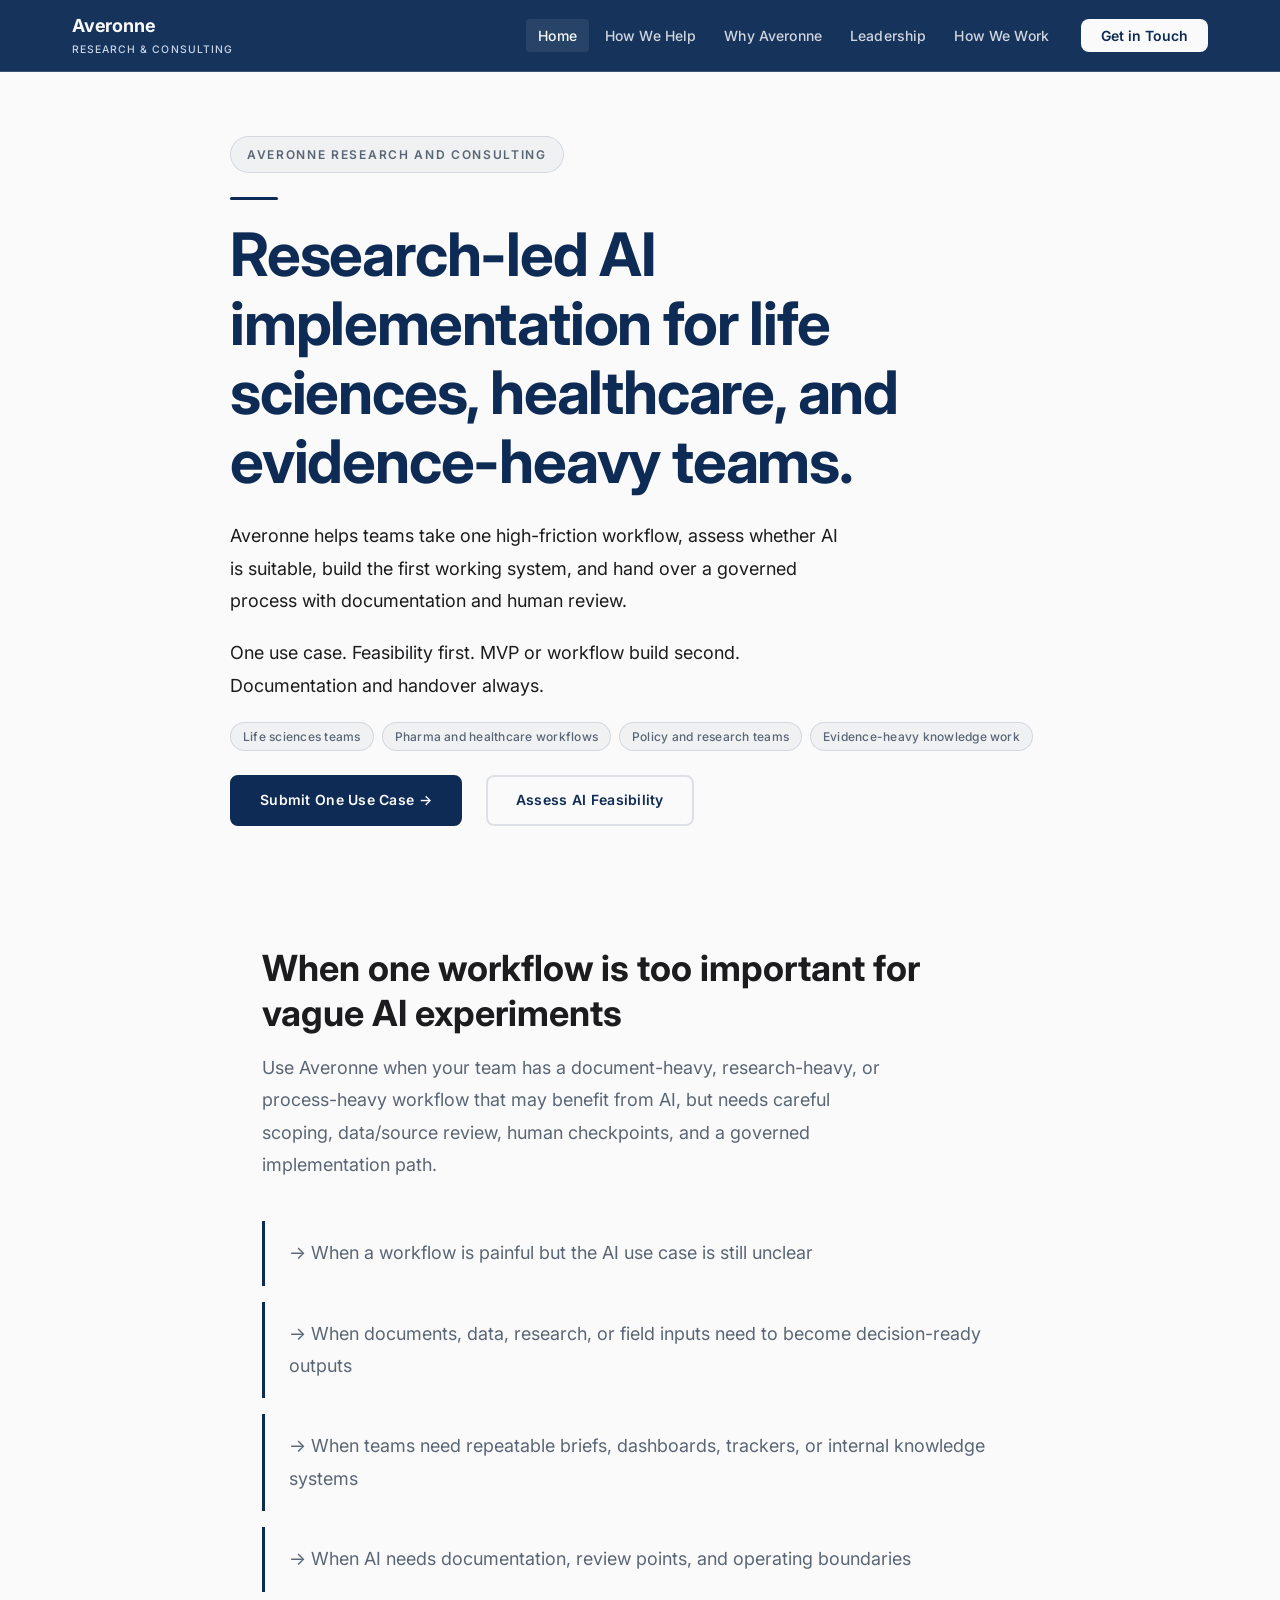
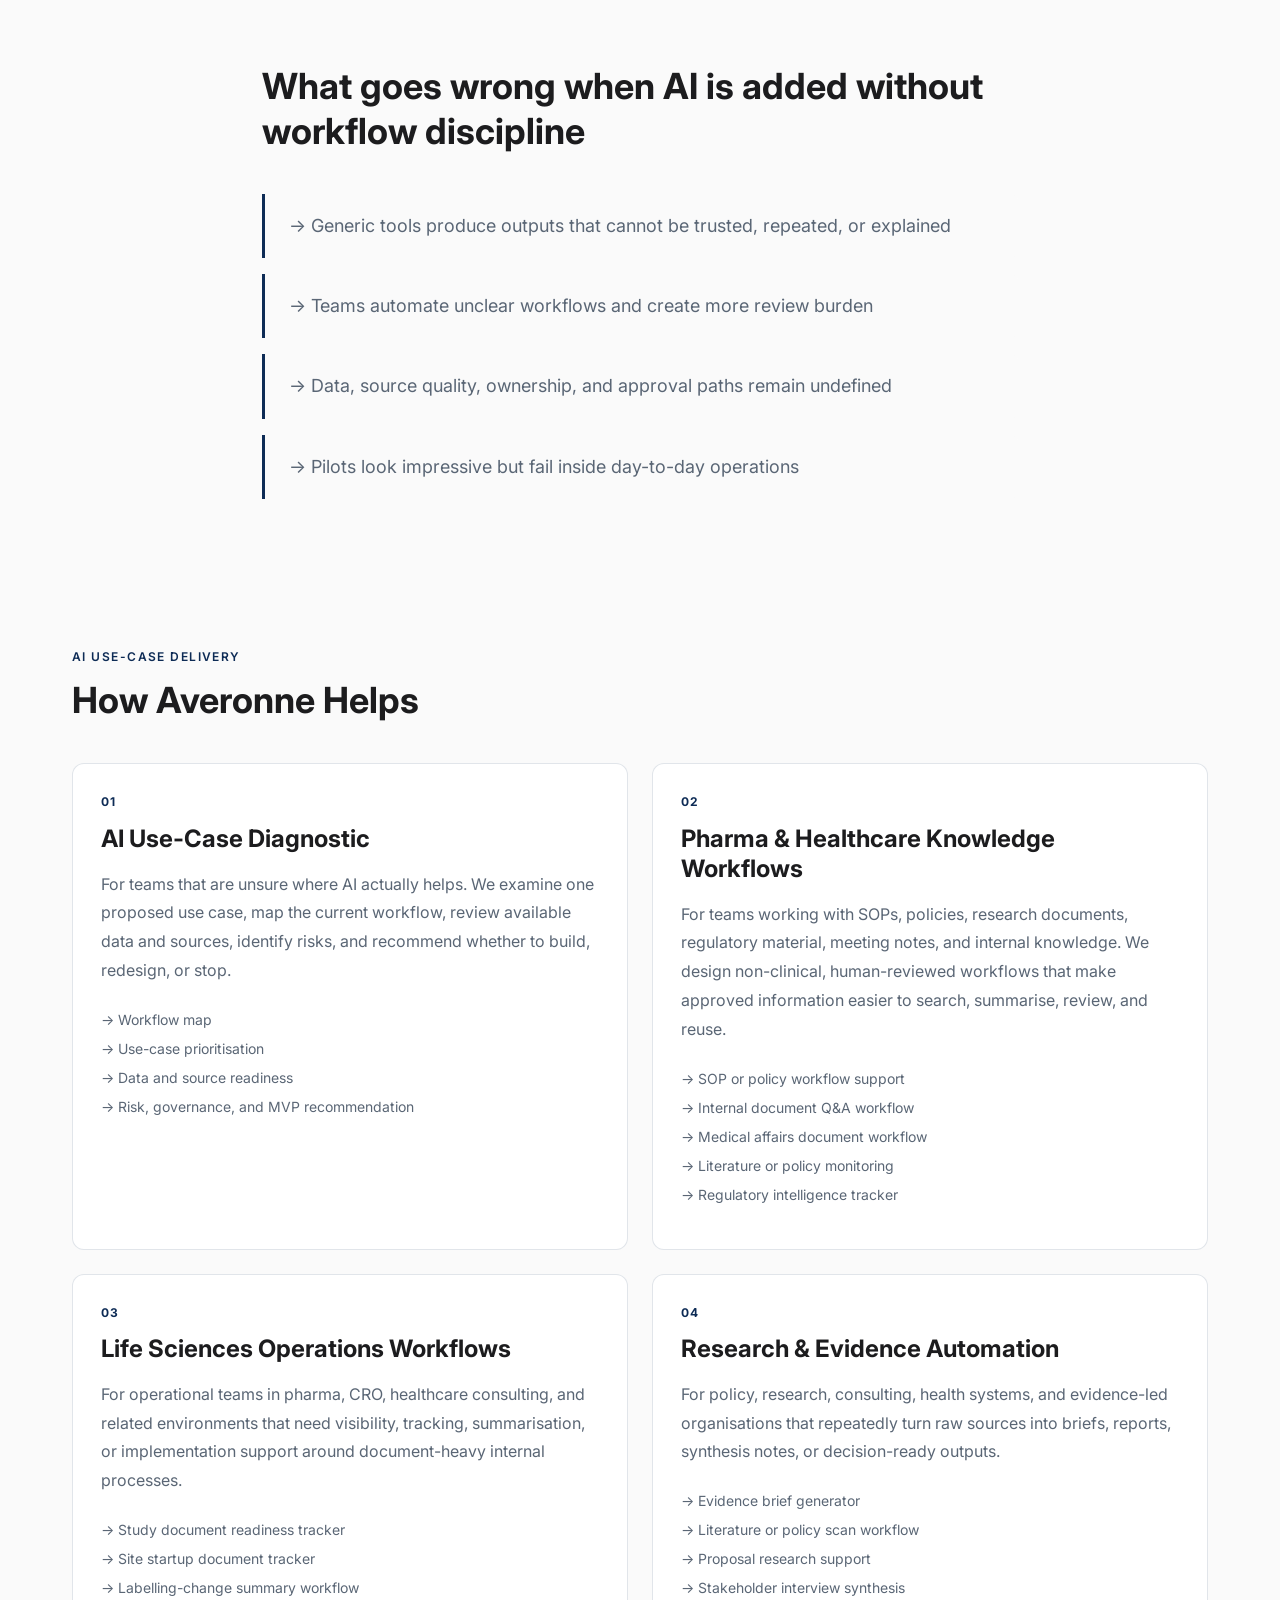
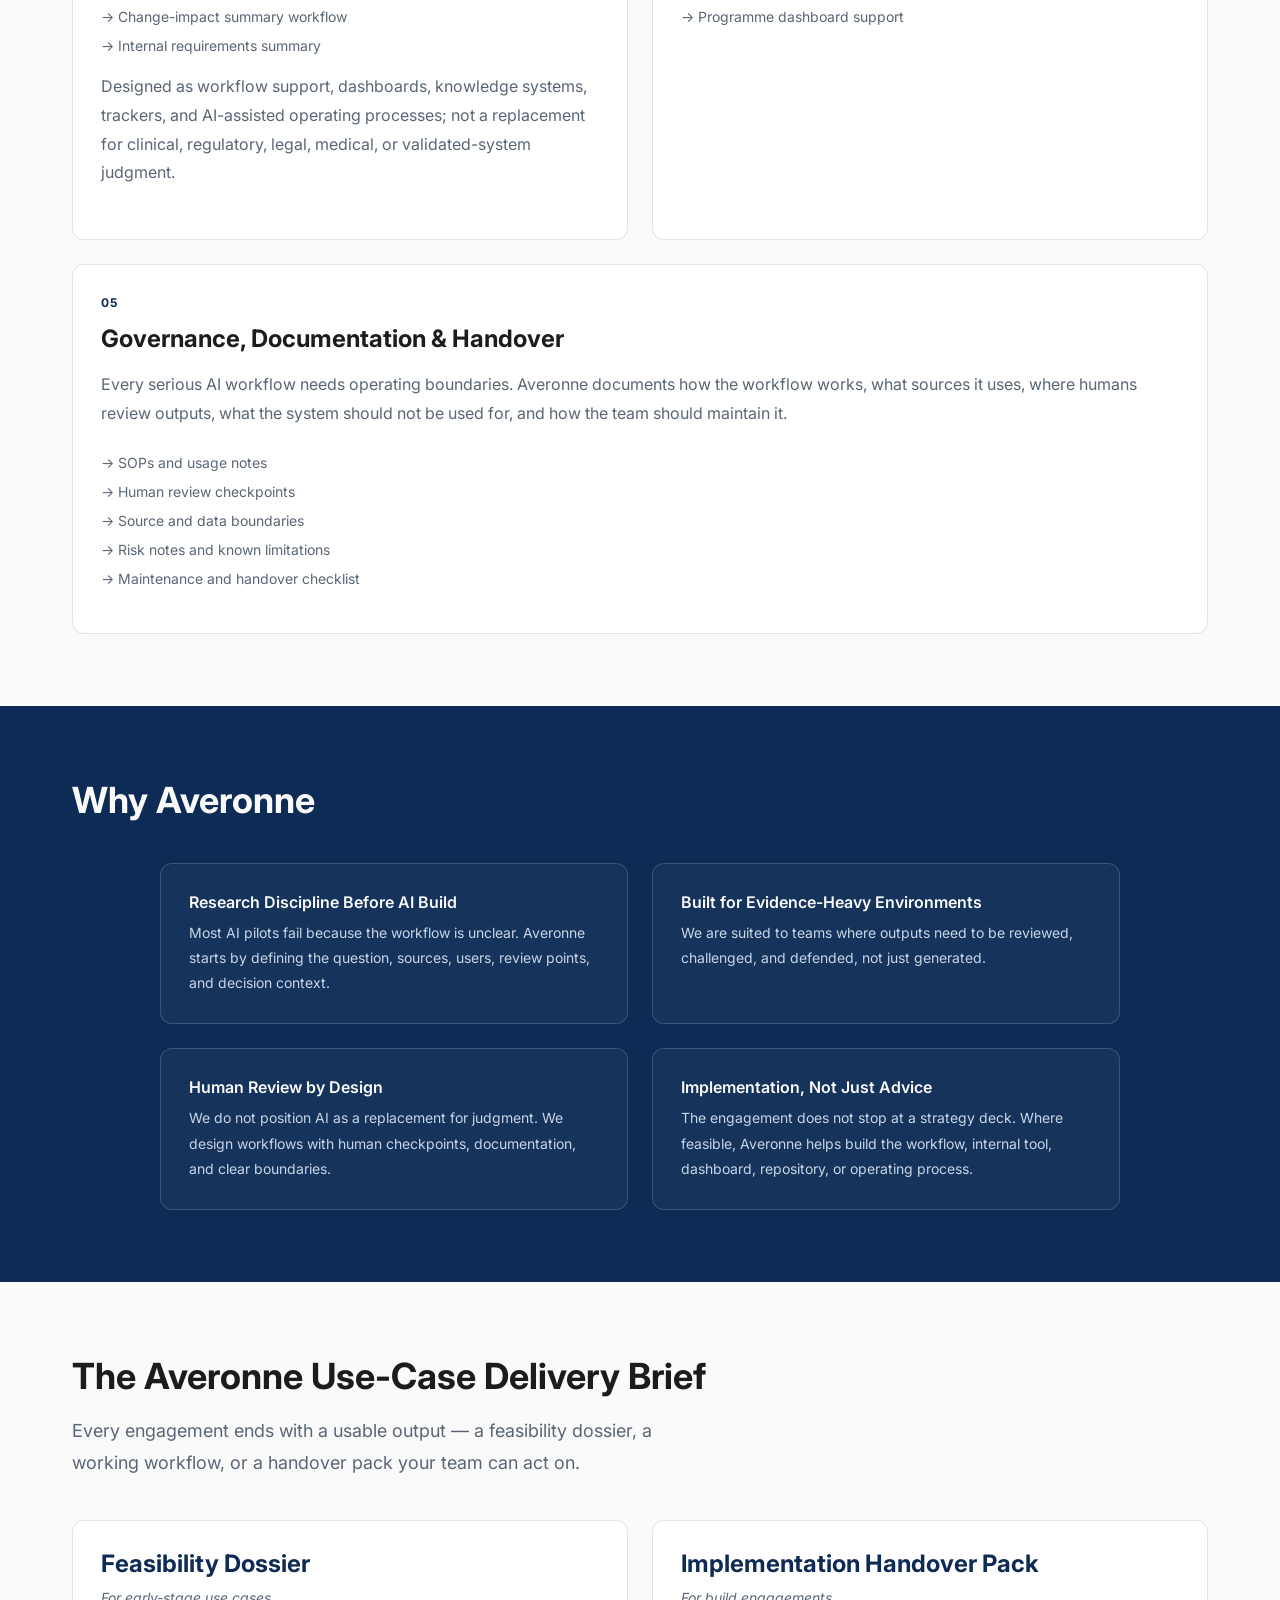
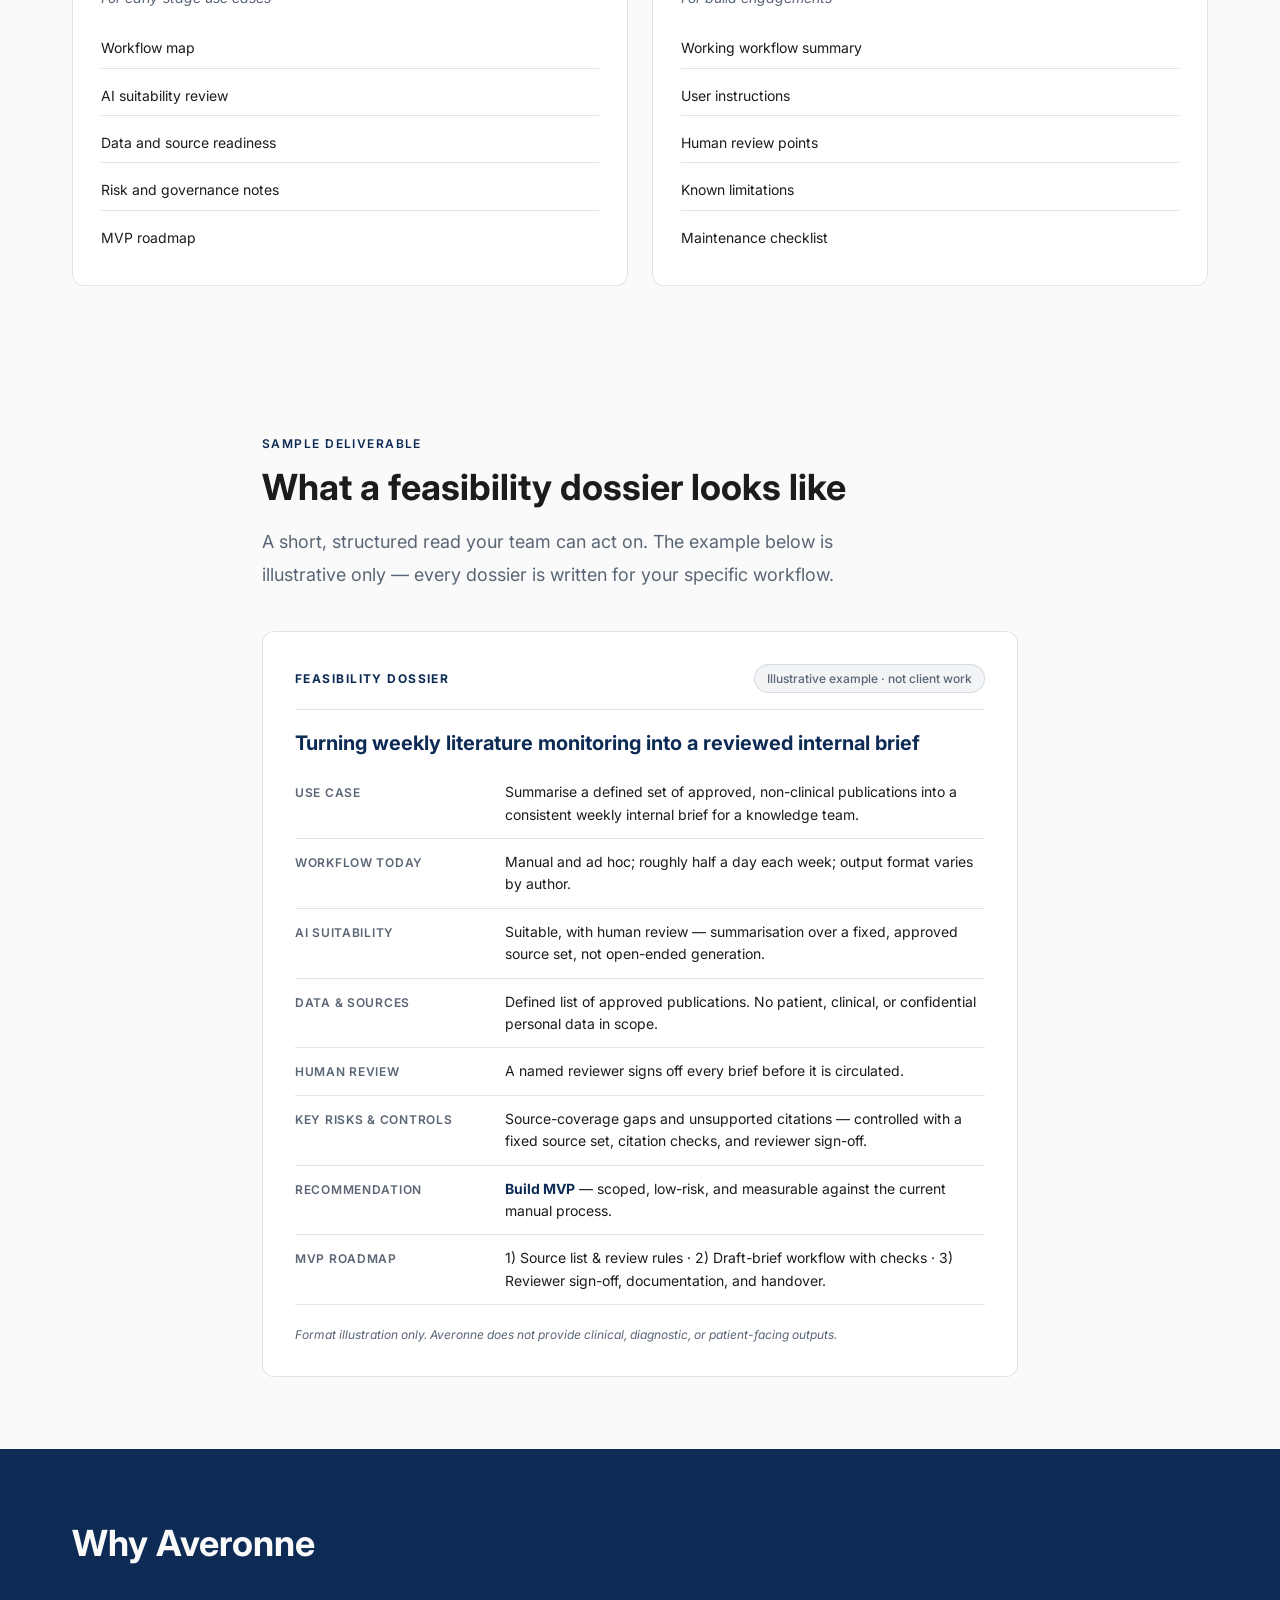
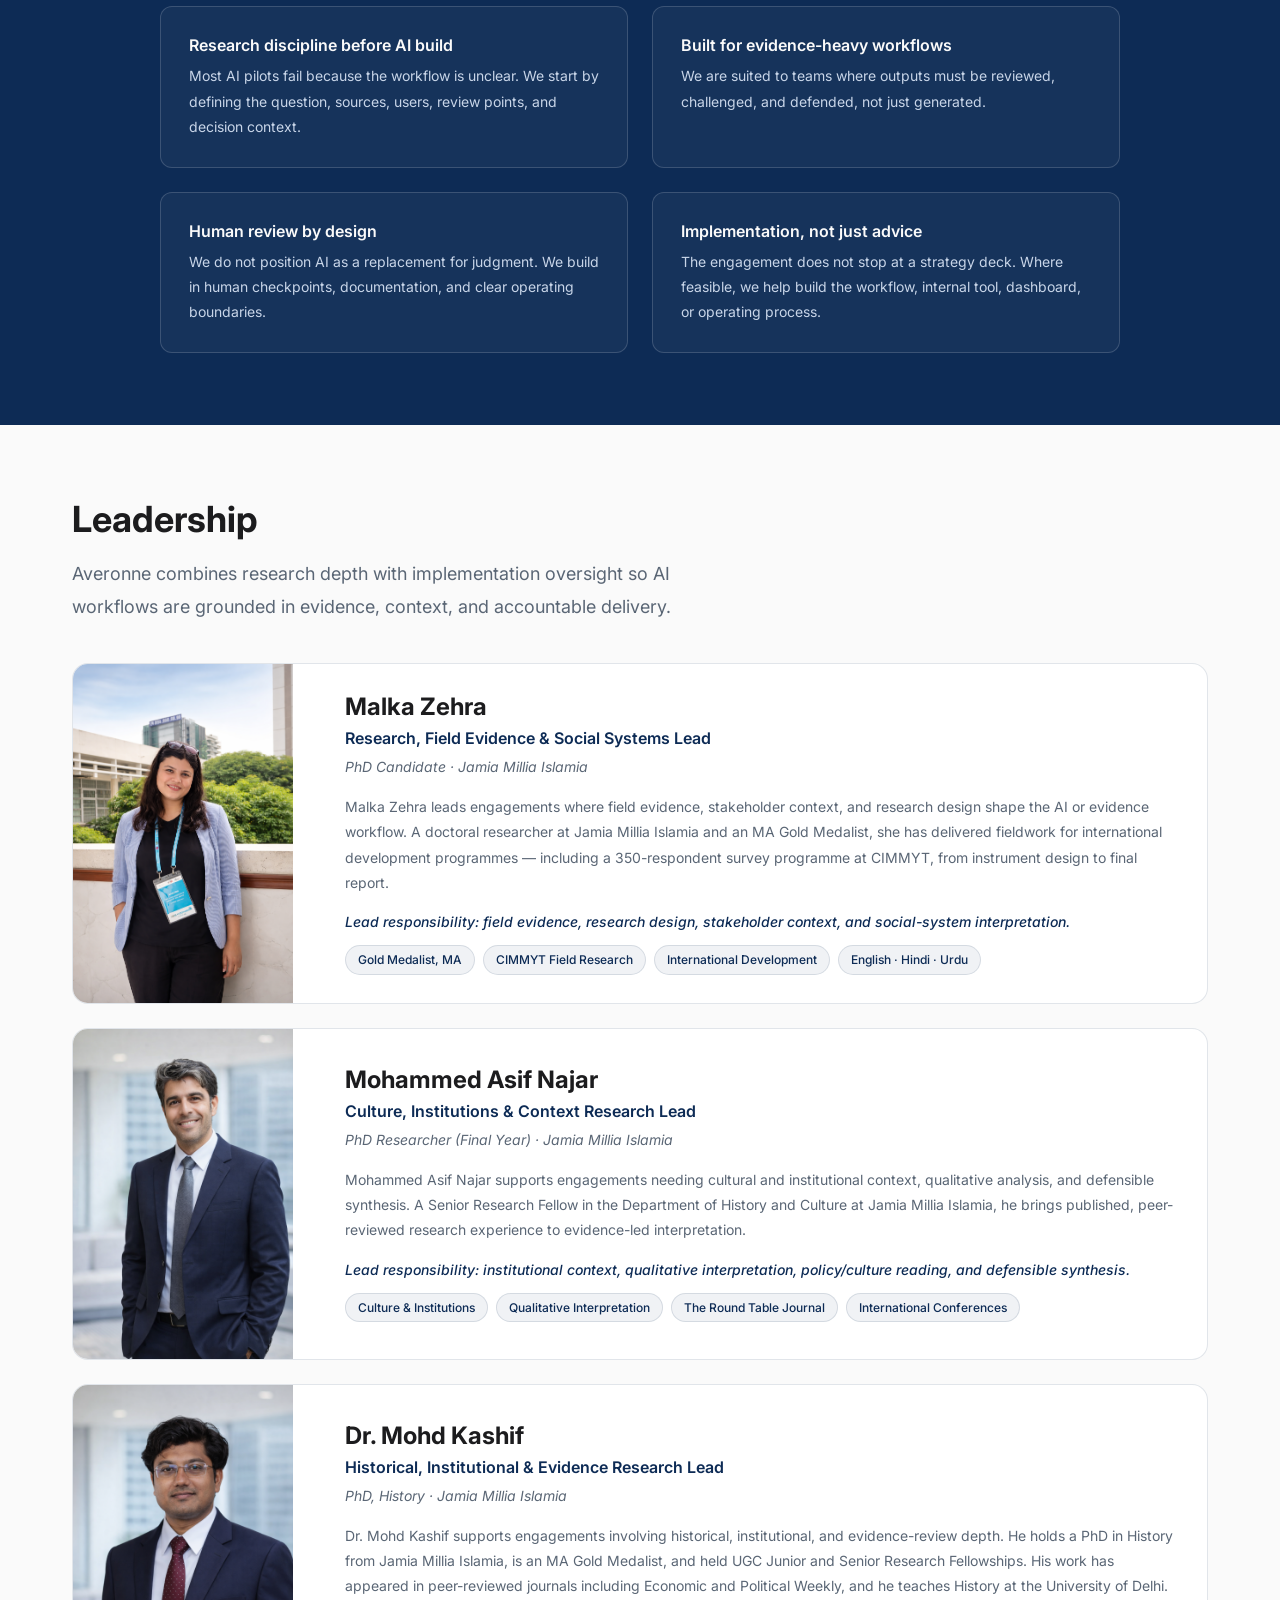
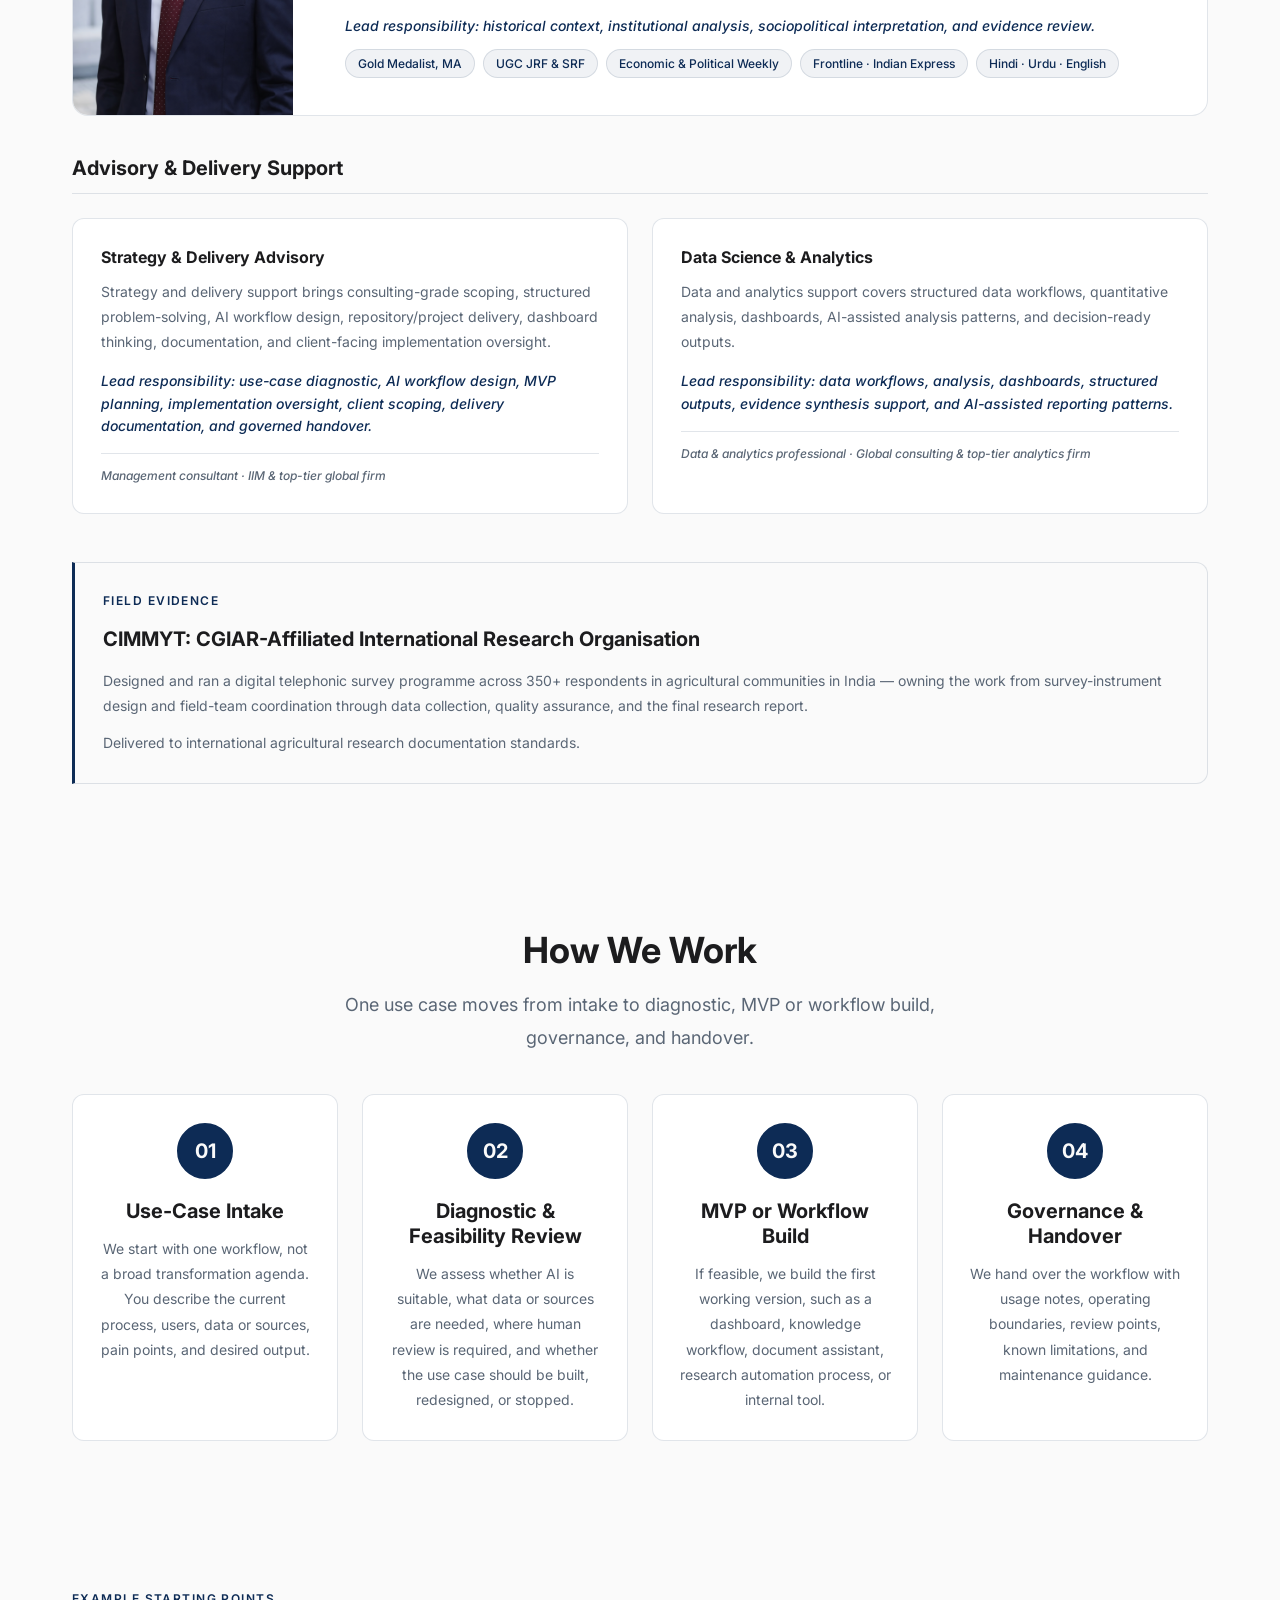
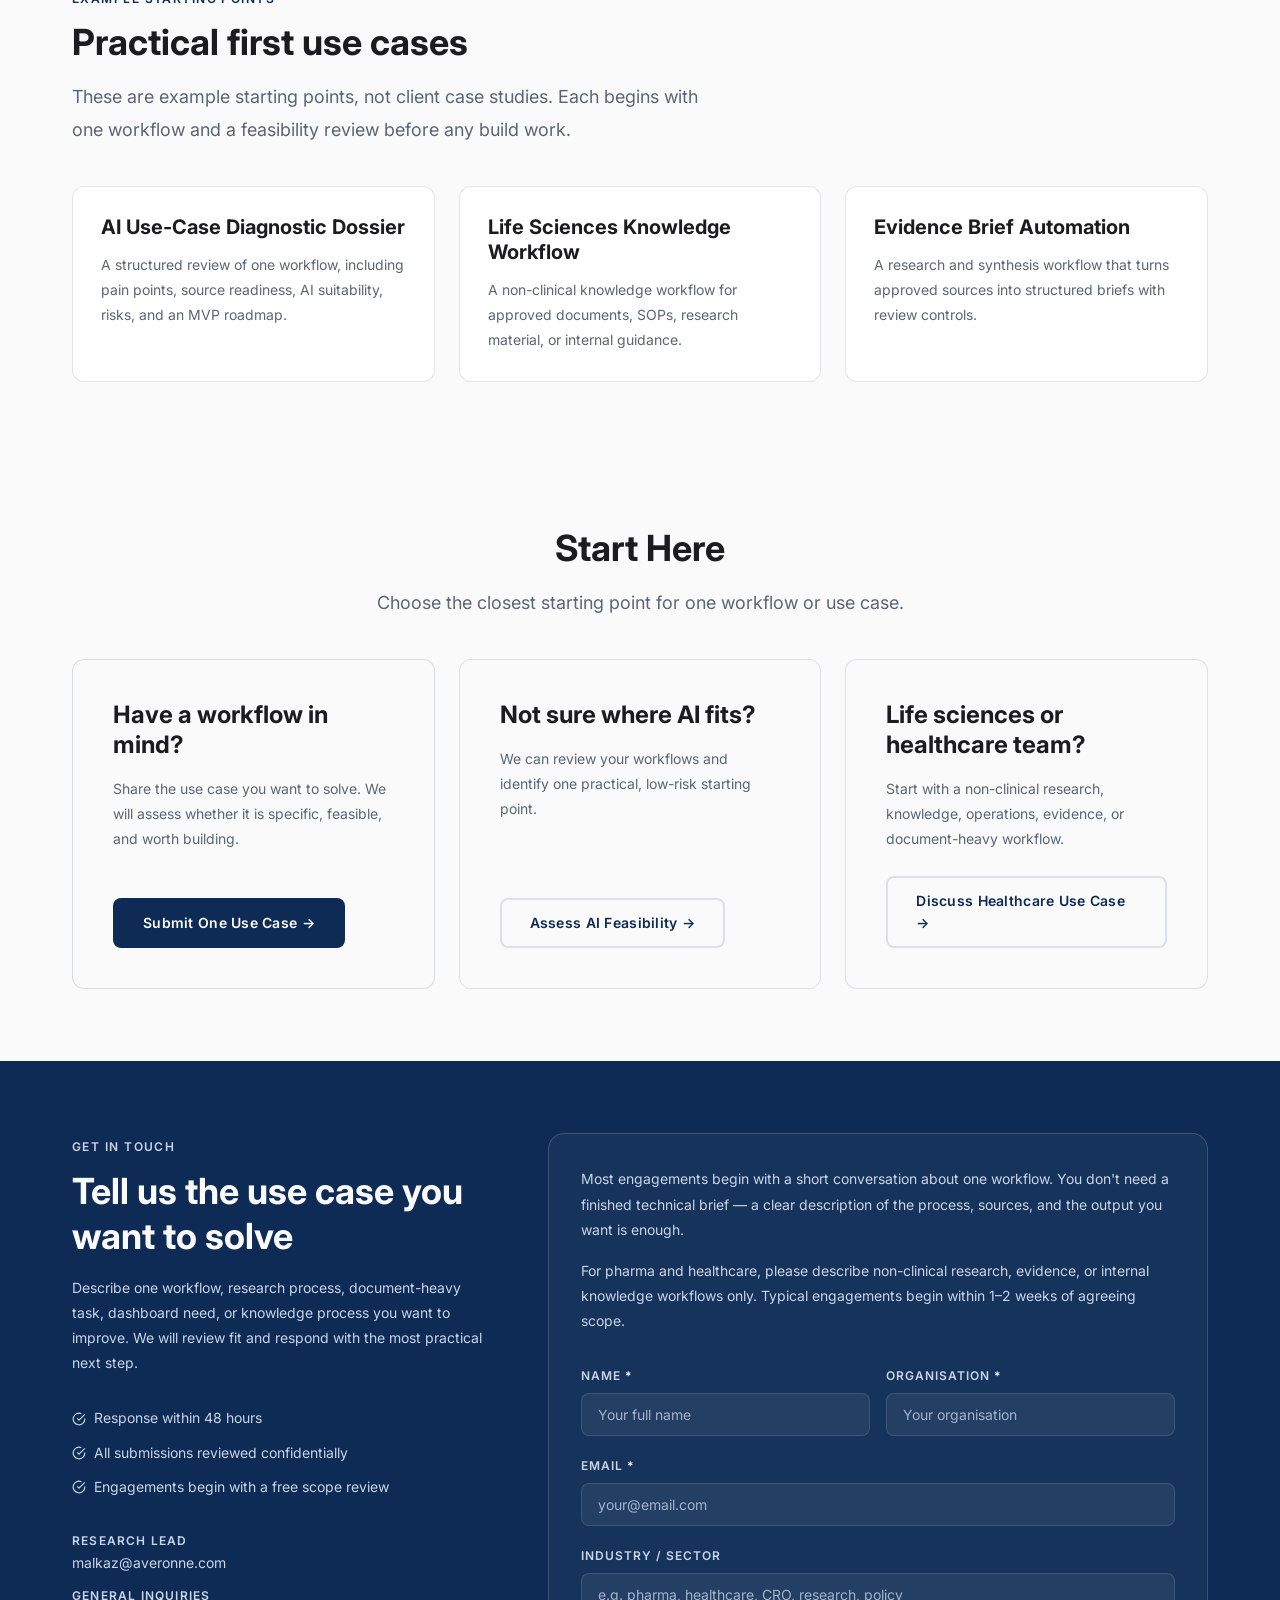
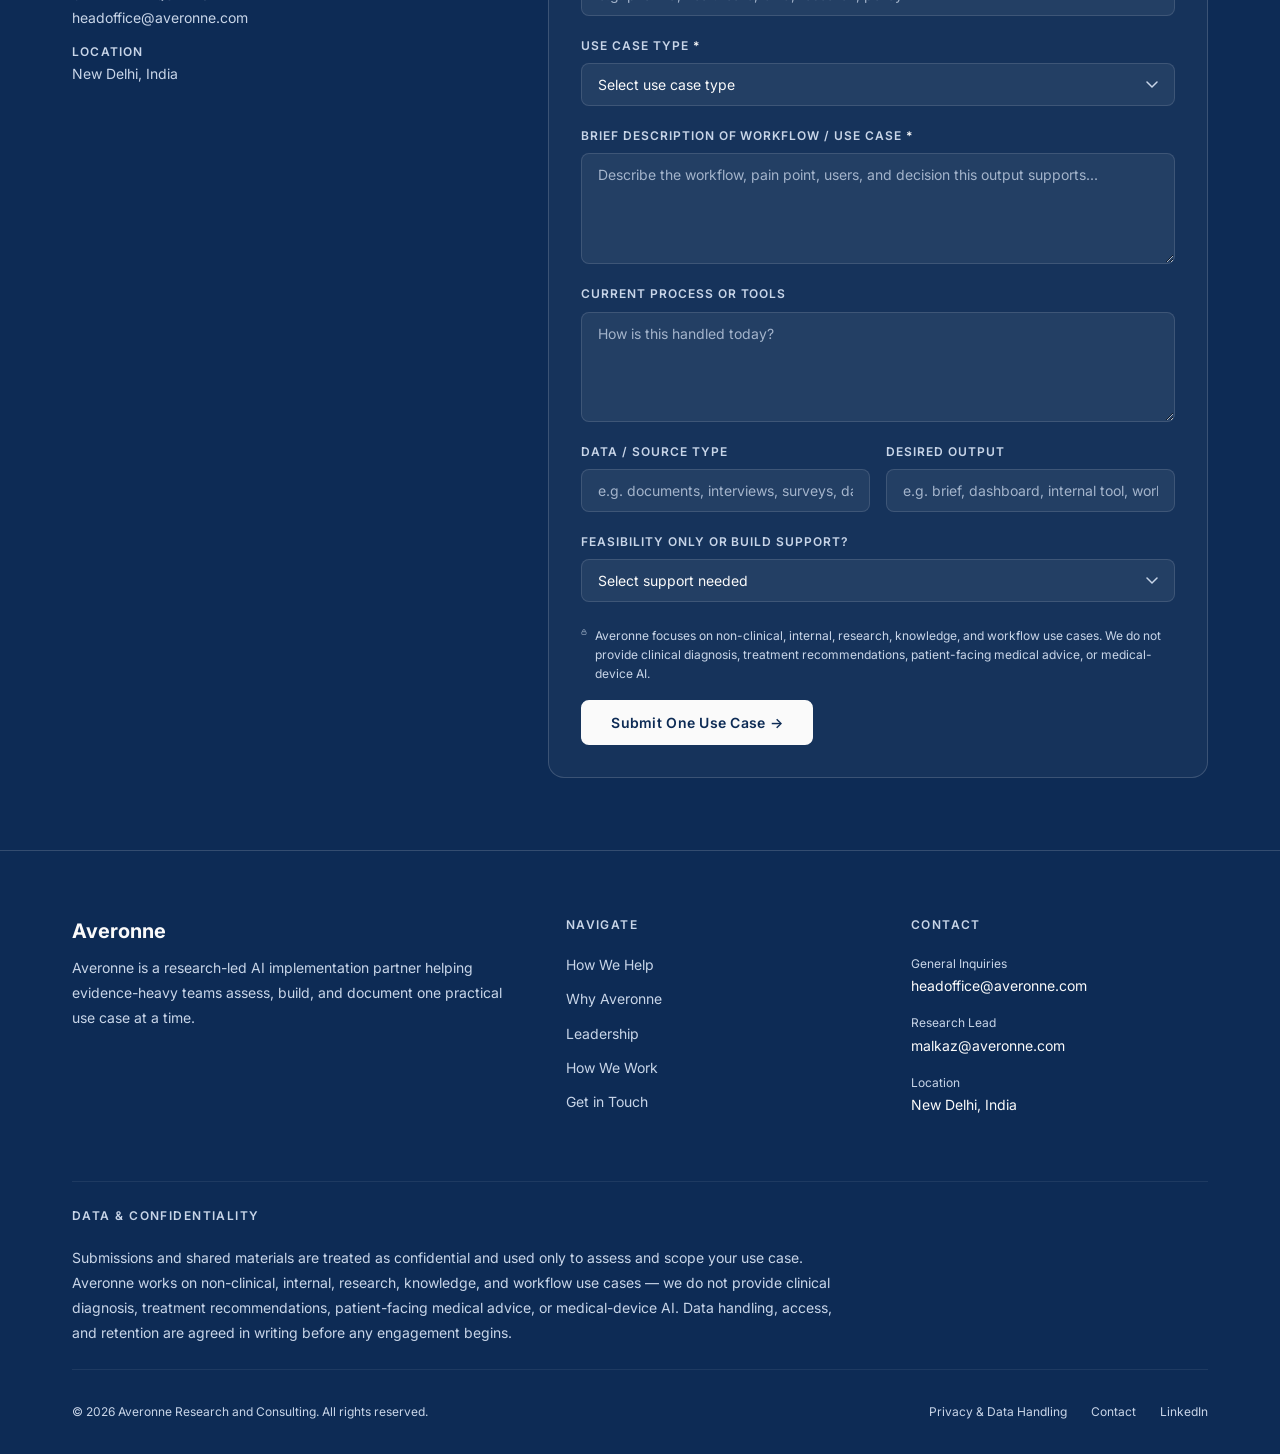
==== commit fed4d965: "Merge remote-tracking branch 'origin/main' # Conflicts: #	index.html" ====
--- a/index.html
+++ b/index.html
@@ -117,7 +117,6 @@
         <div class="trigger-item">&rarr; When documents, data, research, or field inputs need to become decision-ready outputs</div>
         <div class="trigger-item">&rarr; When teams need repeatable briefs, dashboards, trackers, or internal knowledge systems</div>
         <div class="trigger-item">&rarr; When AI needs documentation, review points, and operating boundaries</div>
-        <div class="trigger-item">&rarr; When the cost of unreliable output is too high for generic workflow tools</div>
       </div>
 
     </div>
@@ -138,7 +137,6 @@
         <div class="trigger-item">&rarr; Generic tools produce outputs that cannot be trusted, repeated, or explained</div>
         <div class="trigger-item">&rarr; Teams automate unclear workflows and create more review burden</div>
         <div class="trigger-item">&rarr; Data, source quality, ownership, and approval paths remain undefined</div>
-        <div class="trigger-item">&rarr; AI outputs are used without documentation or human review checkpoints</div>
         <div class="trigger-item">&rarr; Pilots look impressive but fail inside day-to-day operations</div>
       </div>
 
@@ -149,7 +147,7 @@
   <!-- ==========================================================
        SECTION 2 - HOW AVERONNE HELPS
   ========================================================== -->
-  <section id="how-we-help" class="section research-areas">
+  <section id="how-we-help" class="section how-we-help-section">
     <div class="container">
 
       <header class="section-header">
@@ -200,7 +198,7 @@
           <div class="area-card__outputs">
             <div class="area-card__output">&rarr; Study document readiness tracker</div>
             <div class="area-card__output">&rarr; Site startup document tracker</div>
-            <div class="area-card__output">&rarr; Labeling-change summary workflow</div>
+            <div class="area-card__output">&rarr; Labelling-change summary workflow</div>
             <div class="area-card__output">&rarr; Change-impact summary workflow</div>
             <div class="area-card__output">&rarr; Internal requirements summary</div>
           </div>
@@ -291,7 +289,7 @@
       <header class="section-header">
         <h2 class="section-heading">The Averonne Use-Case Delivery Brief</h2>
         <p class="section-intro">
-          Every engagement ends with a usable output: a feasibility dossier, a working workflow, or a handover pack your team can act on.
+          Every engagement ends with a usable output &mdash; a feasibility dossier, a working workflow, or a handover pack your team can act on.
         </p>
       </header>
 
@@ -303,7 +301,7 @@
           <div class="brief-card__items">
             <span class="brief-card__item">Workflow map</span>
             <span class="brief-card__item">AI suitability review</span>
-            <span class="brief-card__item">Data/source readiness</span>
+            <span class="brief-card__item">Data and source readiness</span>
             <span class="brief-card__item">Risk and governance notes</span>
             <span class="brief-card__item">MVP roadmap</span>
           </div>
@@ -313,7 +311,7 @@
           <h3 class="brief-card__title">Implementation Handover Pack</h3>
           <p class="brief-card__scope">For build engagements</p>
           <div class="brief-card__items">
-            <span class="brief-card__item">Working workflow or MVP summary</span>
+            <span class="brief-card__item">Working workflow summary</span>
             <span class="brief-card__item">User instructions</span>
             <span class="brief-card__item">Human review points</span>
             <span class="brief-card__item">Known limitations</span>
@@ -323,6 +321,107 @@
 
       </div>
 
+    </div>
+  </section>
+
+
+  <!-- ==========================================================
+       SECTION - SAMPLE DELIVERABLE (ILLUSTRATIVE)
+  ========================================================== -->
+  <section id="sample-dossier" class="section sample-dossier">
+    <div class="container container--narrow">
+
+      <header class="section-header">
+        <span class="section-label">Sample Deliverable</span>
+        <h2 class="section-heading">What a feasibility dossier looks like</h2>
+        <p class="section-intro">
+          A short, structured read your team can act on. The example below is illustrative only &mdash; every dossier is written for your specific workflow.
+        </p>
+      </header>
+
+      <article class="dossier" aria-label="Illustrative feasibility dossier">
+        <div class="dossier__head">
+          <div class="dossier__doc-label">Feasibility Dossier</div>
+          <span class="dossier__badge">Illustrative example &middot; not client work</span>
+        </div>
+
+        <h3 class="dossier__title">Turning weekly literature monitoring into a reviewed internal brief</h3>
+
+        <dl class="dossier__rows">
+          <div class="dossier__row">
+            <dt class="dossier__key">Use case</dt>
+            <dd class="dossier__val">Summarise a defined set of approved, non-clinical publications into a consistent weekly internal brief for a knowledge team.</dd>
+          </div>
+          <div class="dossier__row">
+            <dt class="dossier__key">Workflow today</dt>
+            <dd class="dossier__val">Manual and ad hoc; roughly half a day each week; output format varies by author.</dd>
+          </div>
+          <div class="dossier__row">
+            <dt class="dossier__key">AI suitability</dt>
+            <dd class="dossier__val">Suitable, with human review &mdash; summarisation over a fixed, approved source set, not open-ended generation.</dd>
+          </div>
+          <div class="dossier__row">
+            <dt class="dossier__key">Data &amp; sources</dt>
+            <dd class="dossier__val">Defined list of approved publications. No patient, clinical, or confidential personal data in scope.</dd>
+          </div>
+          <div class="dossier__row">
+            <dt class="dossier__key">Human review</dt>
+            <dd class="dossier__val">A named reviewer signs off every brief before it is circulated.</dd>
+          </div>
+          <div class="dossier__row">
+            <dt class="dossier__key">Key risks &amp; controls</dt>
+            <dd class="dossier__val">Source-coverage gaps and unsupported citations &mdash; controlled with a fixed source set, citation checks, and reviewer sign-off.</dd>
+          </div>
+          <div class="dossier__row">
+            <dt class="dossier__key">Recommendation</dt>
+            <dd class="dossier__val"><span class="dossier__verdict">Build MVP</span> &mdash; scoped, low-risk, and measurable against the current manual process.</dd>
+          </div>
+          <div class="dossier__row">
+            <dt class="dossier__key">MVP roadmap</dt>
+            <dd class="dossier__val">1) Source list &amp; review rules &middot; 2) Draft-brief workflow with checks &middot; 3) Reviewer sign-off, documentation, and handover.</dd>
+          </div>
+        </dl>
+
+        <p class="dossier__foot">Format illustration only. Averonne does not provide clinical, diagnostic, or patient-facing outputs.</p>
+      </article>
+
+    </div>
+  </section>
+
+
+  <!-- ==========================================================
+       SECTION 5 - WHY AVERONNE
+  ========================================================== -->
+  <section id="why-averonne" class="section section--dark">
+    <div class="container">
+
+      <header class="section-header">
+        <h2 class="section-heading">Why Averonne</h2>
+      </header>
+
+      <div class="feature-grid feature-grid--2x2">
+
+        <div class="feature-card">
+          <h3 class="feature-card__title">Research discipline before AI build</h3>
+          <p class="feature-card__body">Most AI pilots fail because the workflow is unclear. We start by defining the question, sources, users, review points, and decision context.</p>
+        </div>
+
+        <div class="feature-card">
+          <h3 class="feature-card__title">Built for evidence-heavy workflows</h3>
+          <p class="feature-card__body">We are suited to teams where outputs must be reviewed, challenged, and defended, not just generated.</p>
+        </div>
+
+        <div class="feature-card">
+          <h3 class="feature-card__title">Human review by design</h3>
+          <p class="feature-card__body">We do not position AI as a replacement for judgment. We build in human checkpoints, documentation, and clear operating boundaries.</p>
+        </div>
+
+        <div class="feature-card">
+          <h3 class="feature-card__title">Implementation, not just advice</h3>
+          <p class="feature-card__body">The engagement does not stop at a strategy deck. Where feasible, we help build the workflow, internal tool, dashboard, or operating process.</p>
+        </div>
+
+      </div>
     </div>
   </section>
 
@@ -346,14 +445,14 @@
         <!-- -- Malka Zehra -- -->
         <article class="leader-profile">
           <div class="leader-profile__photo-wrap">
-            <img src="assets/images/Malka (1).png" alt="Malka Zehra, Research, Field Evidence and Social Systems Lead" class="leader-profile__photo" />
+            <img src="assets/images/malka-zehra.png" alt="Malka Zehra, Research, Field Evidence and Social Systems Lead" class="leader-profile__photo" />
           </div>
           <div class="leader-profile__content">
             <h3 class="leader-profile__name">Malka Zehra</h3>
             <div class="leader-profile__role">Research, Field Evidence &amp; Social Systems Lead</div>
             <div class="leader-profile__affiliation">PhD Candidate &middot; Jamia Millia Islamia</div>
             <p class="leader-profile__bio">
-              Malka Zehra supports engagements where field evidence, stakeholder context, research design, and social-system interpretation are central to the AI or evidence workflow. She is a doctoral researcher at Jamia Millia Islamia specialising in Social Exclusion and Inclusive Policy. A Gold Medalist in her MA, she brings structured research experience spanning international development organisations, academic fieldwork, and publication support. At CIMMYT, she led the design and implementation of a digital telephonic survey across 350 respondents and authored a comprehensive field research report. Fluent in English, Hindi, and Urdu.
+              Malka Zehra leads engagements where field evidence, stakeholder context, and research design shape the AI or evidence workflow. A doctoral researcher at Jamia Millia Islamia and an MA Gold Medalist, she has delivered fieldwork for international development programmes &mdash; including a 350-respondent survey programme at CIMMYT, from instrument design to final report.
             </p>
             <p class="leader-profile__scope">Lead responsibility: field evidence, research design, stakeholder context, and social-system interpretation.</p>
             <div class="leader-profile__tags">
@@ -375,7 +474,7 @@
             <div class="leader-profile__role">Culture, Institutions &amp; Context Research Lead</div>
             <div class="leader-profile__affiliation">PhD Researcher (Final Year) &middot; Jamia Millia Islamia</div>
             <p class="leader-profile__bio">
-              Mohammed Asif Najar supports engagements requiring cultural context, institutional interpretation, qualitative analysis, policy reading, and defensible synthesis. He is a Senior Research Fellow in the Department of History and Culture at Jamia Millia Islamia. His research background spans history, culture, identity, colonialism, and critical social theory, with publications and conference experience supporting evidence-led interpretation.
+              Mohammed Asif Najar supports engagements needing cultural and institutional context, qualitative analysis, and defensible synthesis. A Senior Research Fellow in the Department of History and Culture at Jamia Millia Islamia, he brings published, peer-reviewed research experience to evidence-led interpretation.
             </p>
             <p class="leader-profile__scope">Lead responsibility: institutional context, qualitative interpretation, policy/culture reading, and defensible synthesis.</p>
             <div class="leader-profile__tags">
@@ -397,7 +496,7 @@
             <div class="leader-profile__role">Historical, Institutional &amp; Evidence Research Lead</div>
             <div class="leader-profile__affiliation">PhD, History &middot; Jamia Millia Islamia</div>
             <p class="leader-profile__bio">
-              Dr. Mohd Kashif supports engagements involving historical, institutional, sociopolitical, and evidence-review depth. He holds a PhD in History from Jamia Millia Islamia. A Gold Medalist in his MA and recipient of both UGC Junior and Senior Research Fellowships, he has published in peer-reviewed journals including Economic and Political Weekly and presented at the Indian History Congress. His public scholarship has appeared in Frontline, The Indian Express, and Outlook. He currently teaches History at the University of Delhi.
+              Dr. Mohd Kashif supports engagements involving historical, institutional, and evidence-review depth. He holds a PhD in History from Jamia Millia Islamia, is an MA Gold Medalist, and held UGC Junior and Senior Research Fellowships. His work has appeared in peer-reviewed journals including Economic and Political Weekly, and he teaches History at the University of Delhi.
             </p>
             <p class="leader-profile__scope">Lead responsibility: historical context, institutional analysis, sociopolitical interpretation, and evidence review.</p>
             <div class="leader-profile__tags">
@@ -443,19 +542,10 @@
         <div class="evidence-block__label">Field Evidence</div>
         <h4 class="evidence-block__org">CIMMYT: CGIAR-Affiliated International Research Organisation</h4>
         <p class="evidence-block__body">
-          Evidence workflow: Design and implementation of a digital telephonic survey programme across 350 respondents in agricultural communities across India.
+          Designed and ran a digital telephonic survey programme across 350+ respondents in agricultural communities in India &mdash; owning the work from survey-instrument design and field-team coordination through data collection, quality assurance, and the final research report.
         </p>
         <p class="evidence-block__body">
-          Deliverable: Survey instrument design, field team coordination, data collection, quality assurance, and comprehensive research report.
-        </p>
-        <p class="evidence-block__body">
-          Standard: Delivered to international agricultural research documentation criteria.
-        </p>
-        <p class="evidence-block__body">
-          Scope: 350+ respondents across multiple regions in India
-        </p>
-        <p class="evidence-block__body">
-          Scope ownership: instrument design to final report delivery
+          Delivered to international agricultural research documentation standards.
         </p>
       </div>
 
@@ -508,6 +598,47 @@
 
 
   <!-- ==========================================================
+       SECTION - EXAMPLE STARTING POINTS
+  ========================================================== -->
+  <section id="example-starting-points" class="section example-starting-points">
+    <div class="container">
+
+      <header class="section-header">
+        <span class="section-label">Example Starting Points</span>
+        <h2 class="section-heading">Practical first use cases</h2>
+        <p class="section-intro">
+          These are example starting points, not client case studies. Each begins with one workflow and a feasibility review before any build work.
+        </p>
+      </header>
+
+      <div class="example-grid">
+        <article class="example-card">
+          <h3 class="example-card__title">AI Use-Case Diagnostic Dossier</h3>
+          <p class="example-card__body">
+            A structured review of one workflow, including pain points, source readiness, AI suitability, risks, and an MVP roadmap.
+          </p>
+        </article>
+
+        <article class="example-card">
+          <h3 class="example-card__title">Life Sciences Knowledge Workflow</h3>
+          <p class="example-card__body">
+            A non-clinical knowledge workflow for approved documents, SOPs, research material, or internal guidance.
+          </p>
+        </article>
+
+        <article class="example-card">
+          <h3 class="example-card__title">Evidence Brief Automation</h3>
+          <p class="example-card__body">
+            A research and synthesis workflow that turns approved sources into structured briefs with review controls.
+          </p>
+        </article>
+      </div>
+
+    </div>
+  </section>
+
+
+  <!-- ==========================================================
        SECTION - START HERE
   ========================================================== -->
   <section id="start-here" class="section start-here">
@@ -527,7 +658,7 @@
           <p class="start-here__card-body">
             Share the use case you want to solve. We will assess whether it is specific, feasible, and worth building.
           </p>
-          <a href="#contact?type=ai-use-case-diagnostic" class="btn btn--primary start-here__cta use-case-cta" data-type="ai-use-case-diagnostic">Submit One Use Case &rarr;</a>
+          <a href="#contact" class="btn btn--primary start-here__cta use-case-cta" data-type="ai-use-case-diagnostic">Submit One Use Case &rarr;</a>
         </div>
 
         <div class="start-here__card start-here__card--white">
@@ -535,7 +666,7 @@
           <p class="start-here__card-body">
             We can review your workflows and identify one practical, low-risk starting point.
           </p>
-          <a href="#contact?type=not-sure" class="btn btn--outline-dark start-here__cta use-case-cta" data-type="not-sure">Assess AI Feasibility &rarr;</a>
+          <a href="#contact" class="btn btn--outline-dark start-here__cta use-case-cta" data-type="not-sure">Assess AI Feasibility &rarr;</a>
         </div>
 
         <div class="start-here__card start-here__card--white">
@@ -543,7 +674,7 @@
           <p class="start-here__card-body">
             Start with a non-clinical research, knowledge, operations, evidence, or document-heavy workflow.
           </p>
-          <a href="#contact?type=pharma-healthcare-knowledge" class="btn btn--outline-dark start-here__cta use-case-cta" data-type="pharma-healthcare-knowledge">Discuss Healthcare Use Case &rarr;</a>
+          <a href="#contact" class="btn btn--outline-dark start-here__cta use-case-cta" data-type="pharma-healthcare-knowledge">Discuss Healthcare Use Case &rarr;</a>
         </div>
 
       </div>
@@ -606,16 +737,10 @@
         <div class="contact-form">
 
           <p class="contact-form__intro">
-            Most engagements begin with a short conversation about a single workflow.
+            Most engagements begin with a short conversation about one workflow. You don't need a finished technical brief &mdash; a clear description of the process, sources, and the output you want is enough.
           </p>
           <p class="contact-form__intro">
-            You do not need a finished technical brief. A clear description of the current process, sources, users, and desired output is enough.
-          </p>
-          <p class="contact-form__intro">
-            For pharma and healthcare work, please describe non-clinical research, intelligence, evidence, or internal knowledge workflows only.
-          </p>
-          <p class="contact-form__intro">
-            Typical engagements begin within 1&#8211;2 weeks depending on scope.
+            For pharma and healthcare, please describe non-clinical research, evidence, or internal knowledge workflows only. Typical engagements begin within 1&#8211;2 weeks of agreeing scope.
           </p>
 
           <div class="contact-form__form-wrap">
@@ -637,15 +762,9 @@
                 <input type="email" id="contact-email" name="email" class="form-input" placeholder="your@email.com" required />
               </div>
 
-              <div class="form-row">
-                <div class="form-group">
-                  <label class="form-label" for="contact-industry">Industry / Sector</label>
-                  <input type="text" id="contact-industry" name="industry_sector" class="form-input" placeholder="e.g. pharma, healthcare, research, operations" />
-                </div>
-                <div class="form-group">
-                  <label class="form-label" for="contact-function">Function / Team</label>
-                  <input type="text" id="contact-function" name="function_team" class="form-input" placeholder="e.g. medical affairs, insights, strategy" />
-                </div>
+              <div class="form-group">
+                <label class="form-label" for="contact-industry">Industry / Sector</label>
+                <input type="text" id="contact-industry" name="industry_sector" class="form-input" placeholder="e.g. pharma, healthcare, CRO, research, policy" />
               </div>
 
               <div class="form-group">
@@ -684,11 +803,6 @@
               </div>
 
               <div class="form-group">
-                <label class="form-label" for="contact-timeline">Timeline <span class="form-label__optional">(optional)</span></label>
-                <input type="text" id="contact-timeline" name="timeline" class="form-input" placeholder="e.g. Q2 2025, flexible, 3 months from start" />
-              </div>
-
-              <div class="form-group">
                 <label class="form-label" for="contact-support">Feasibility only or build support?</label>
                 <select id="contact-support" name="support_needed" class="form-select">
                   <option value="" selected>Select support needed</option>
@@ -718,47 +832,6 @@
 
         </div><!-- /.contact-form -->
       </div><!-- /.contact__grid -->
-    </div>
-  </section>
-
-
-  <!-- ==========================================================
-       SECTION - EXAMPLE STARTING POINTS
-  ========================================================== -->
-  <section id="example-starting-points" class="section example-starting-points">
-    <div class="container">
-
-      <header class="section-header">
-        <span class="section-label">Example Starting Points</span>
-        <h2 class="section-heading">Practical first use cases</h2>
-        <p class="section-intro">
-          These are example starting points, not client case studies. Each begins with one workflow and a feasibility review before any build work.
-        </p>
-      </header>
-
-      <div class="example-grid">
-        <article class="example-card">
-          <h3 class="example-card__title">AI Use-Case Diagnostic Dossier</h3>
-          <p class="example-card__body">
-            A structured review of one workflow, including pain points, source readiness, AI suitability, risks, and an MVP roadmap.
-          </p>
-        </article>
-
-        <article class="example-card">
-          <h3 class="example-card__title">Life Sciences Knowledge Workflow</h3>
-          <p class="example-card__body">
-            A non-clinical knowledge workflow for approved documents, SOPs, research material, or internal guidance.
-          </p>
-        </article>
-
-        <article class="example-card">
-          <h3 class="example-card__title">Evidence Brief Automation</h3>
-          <p class="example-card__body">
-            A research and synthesis workflow that turns approved sources into structured briefs with review controls.
-          </p>
-        </article>
-      </div>
-
     </div>
   </section>
 
@@ -810,9 +883,17 @@
 
       </div><!-- /.footer__grid -->
 
+      <div class="footer__data-note">
+        <div class="footer__col-heading">Data &amp; Confidentiality</div>
+        <p>
+          Submissions and shared materials are treated as confidential and used only to assess and scope your use case. Averonne works on non-clinical, internal, research, knowledge, and workflow use cases &mdash; we do not provide clinical diagnosis, treatment recommendations, patient-facing medical advice, or medical-device AI. Data handling, access, and retention are agreed in writing before any engagement begins.
+        </p>
+      </div>
+
       <div class="footer__bottom">
         <span class="footer__copyright">&copy; 2026 Averonne Research and Consulting. All rights reserved.</span>
         <div class="footer__bottom-links">
+          <a href="privacy.html" class="footer__bottom-link">Privacy &amp; Data Handling</a>
           <a href="mailto:headoffice@averonne.com" class="footer__bottom-link">Contact</a>
           <a href="https://www.linkedin.com/company/averonne" class="footer__bottom-link" target="_blank" rel="noopener noreferrer">LinkedIn</a>
         </div>
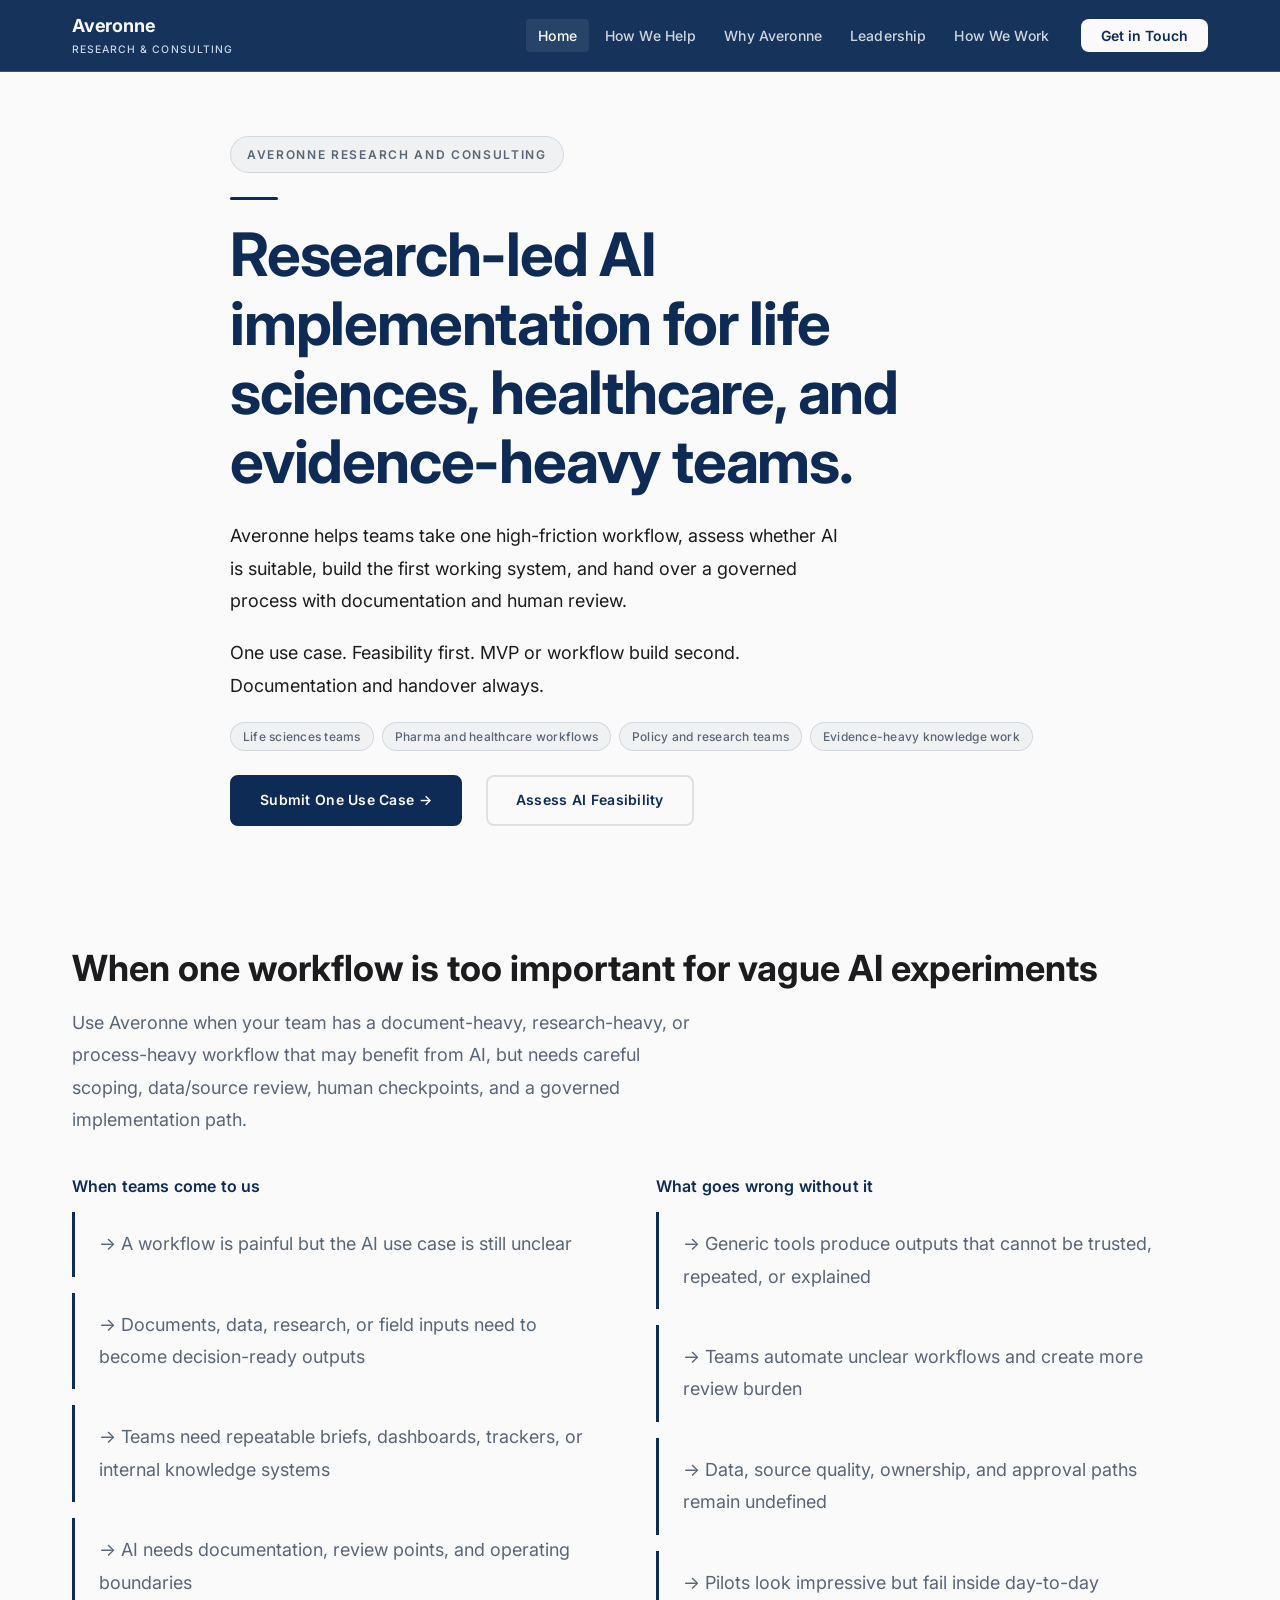
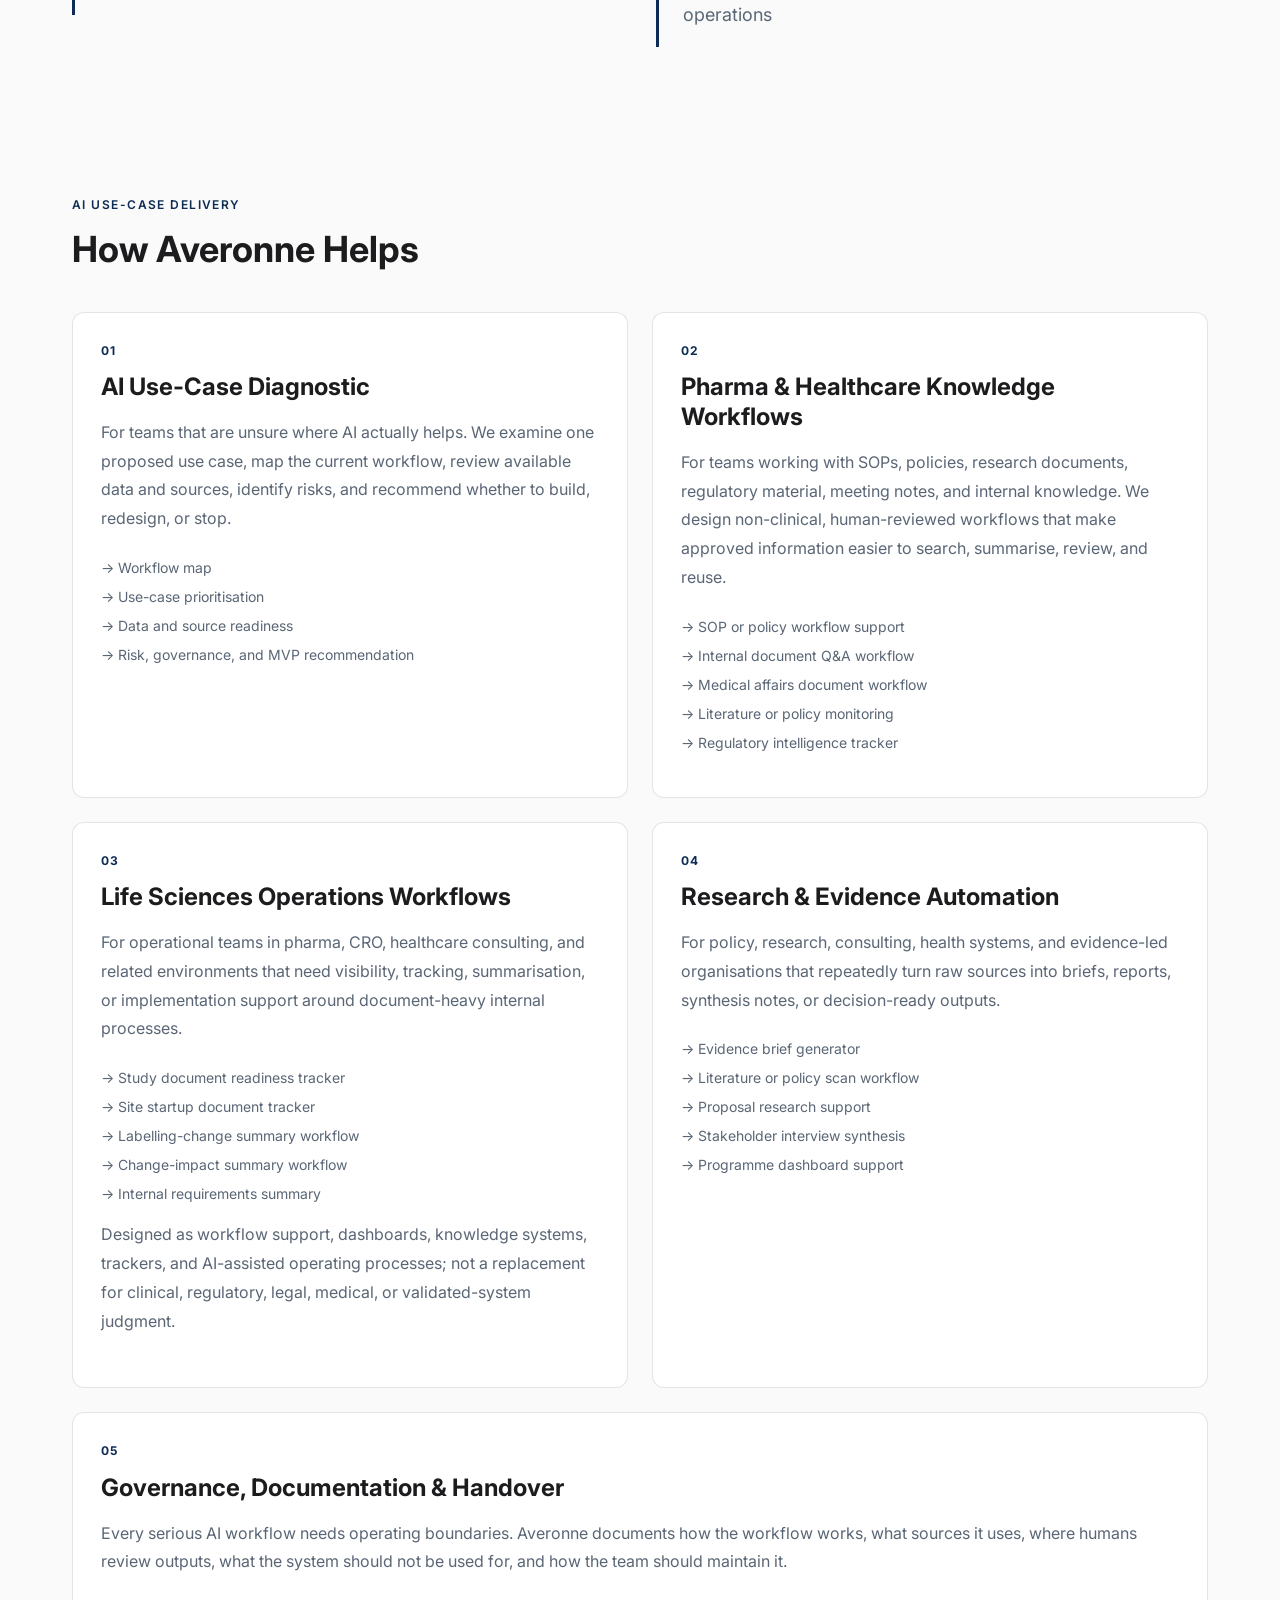
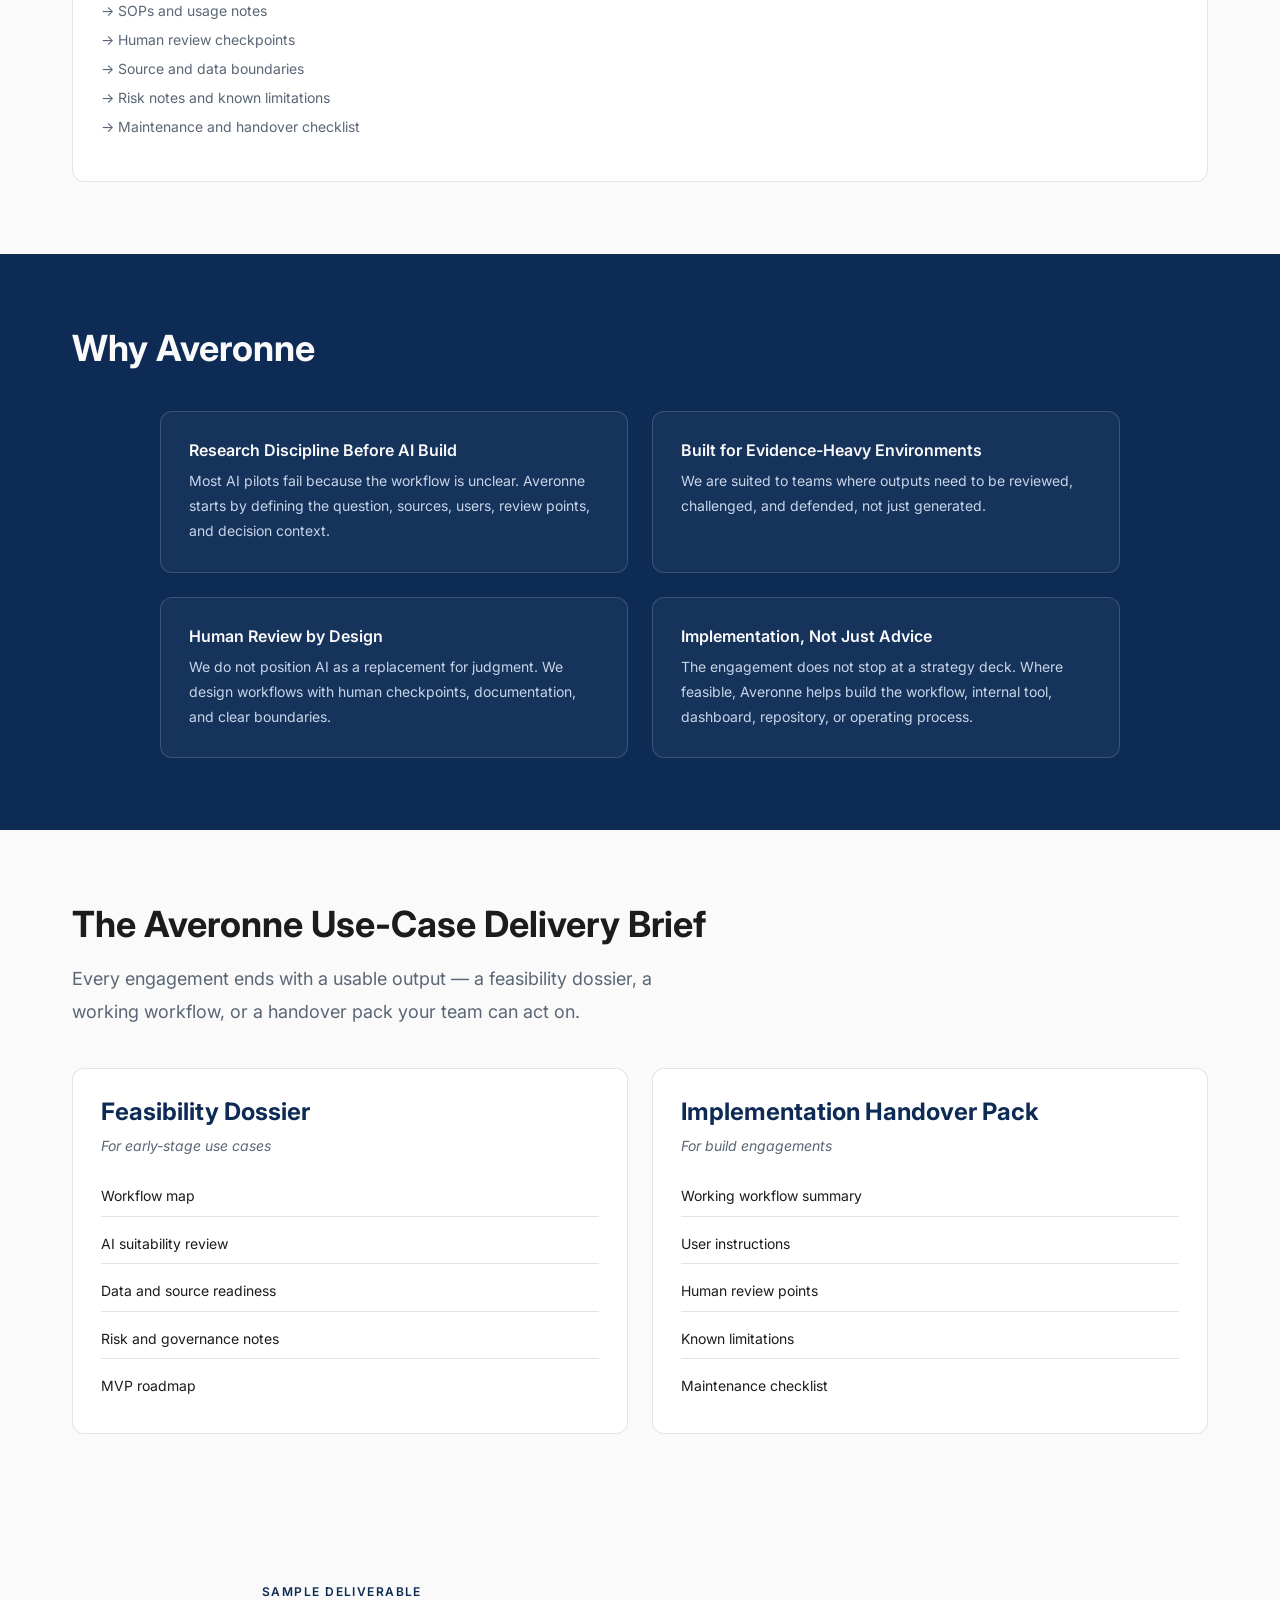
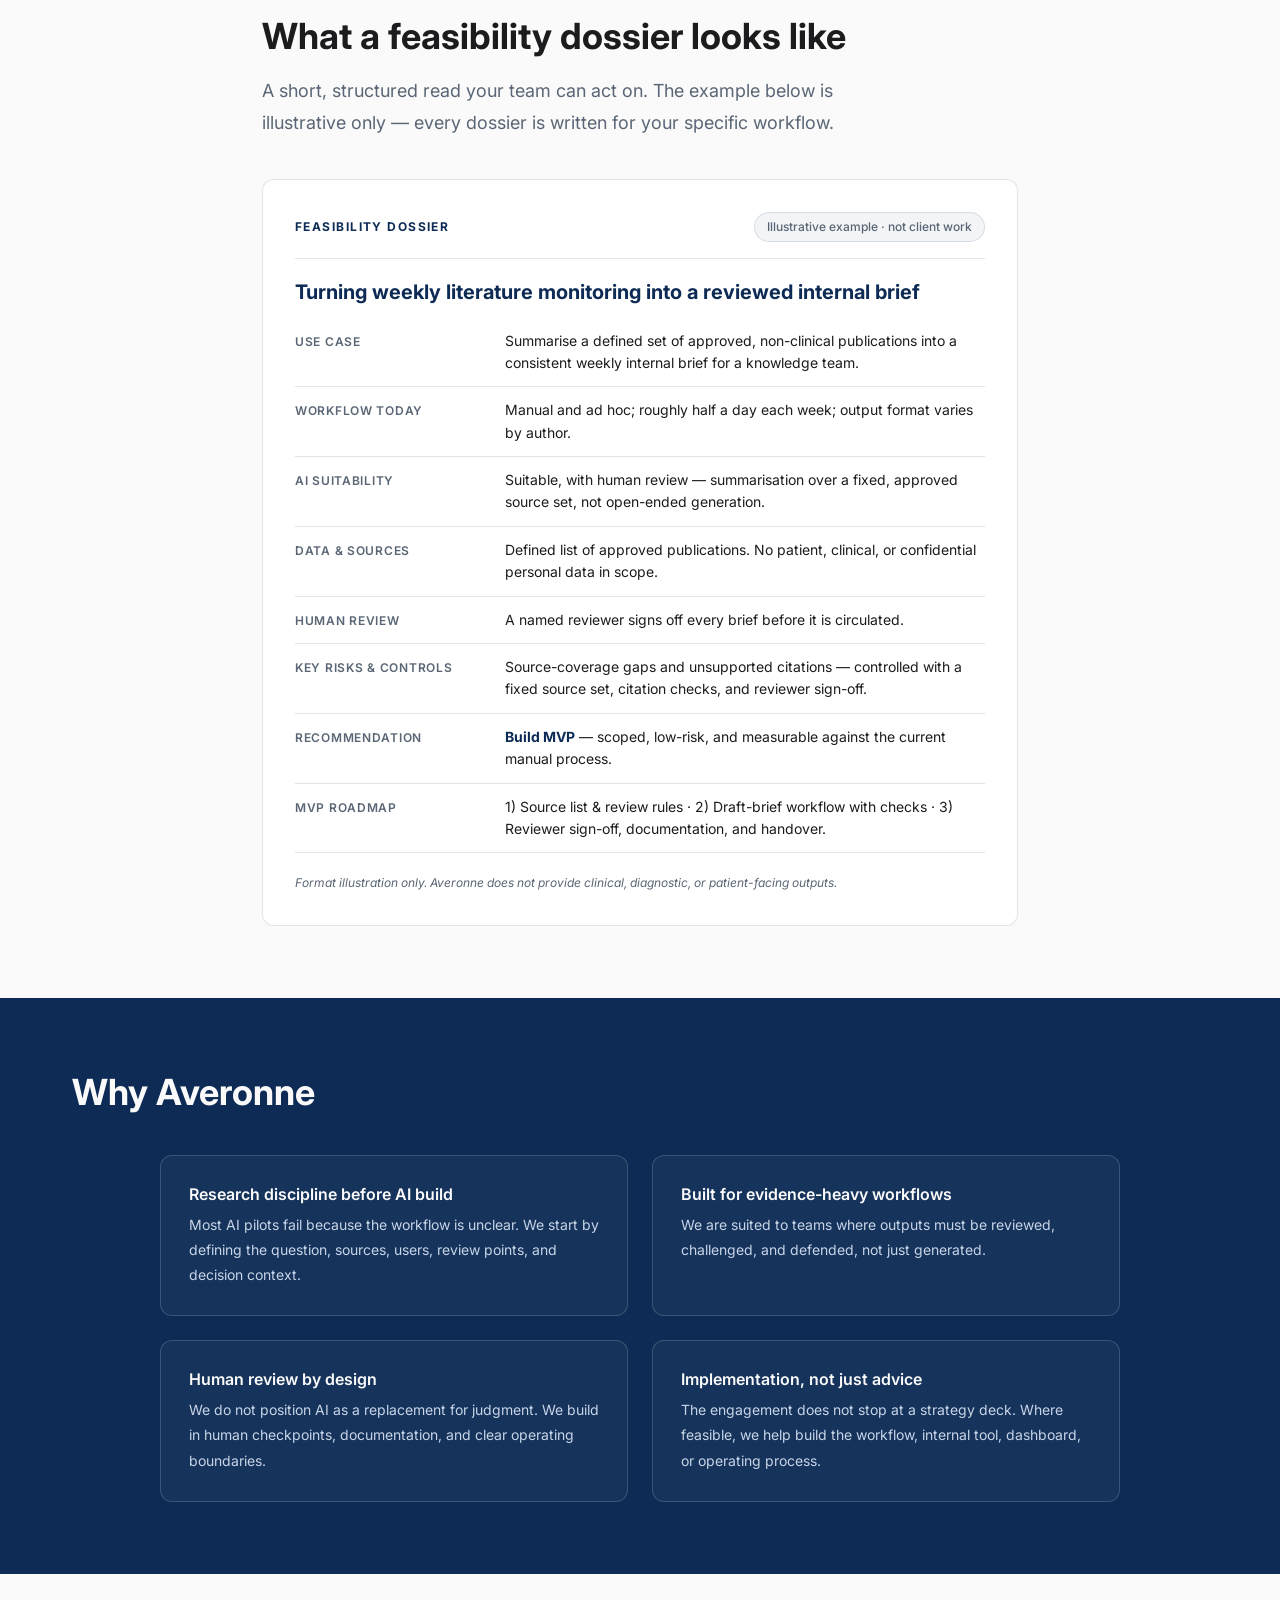
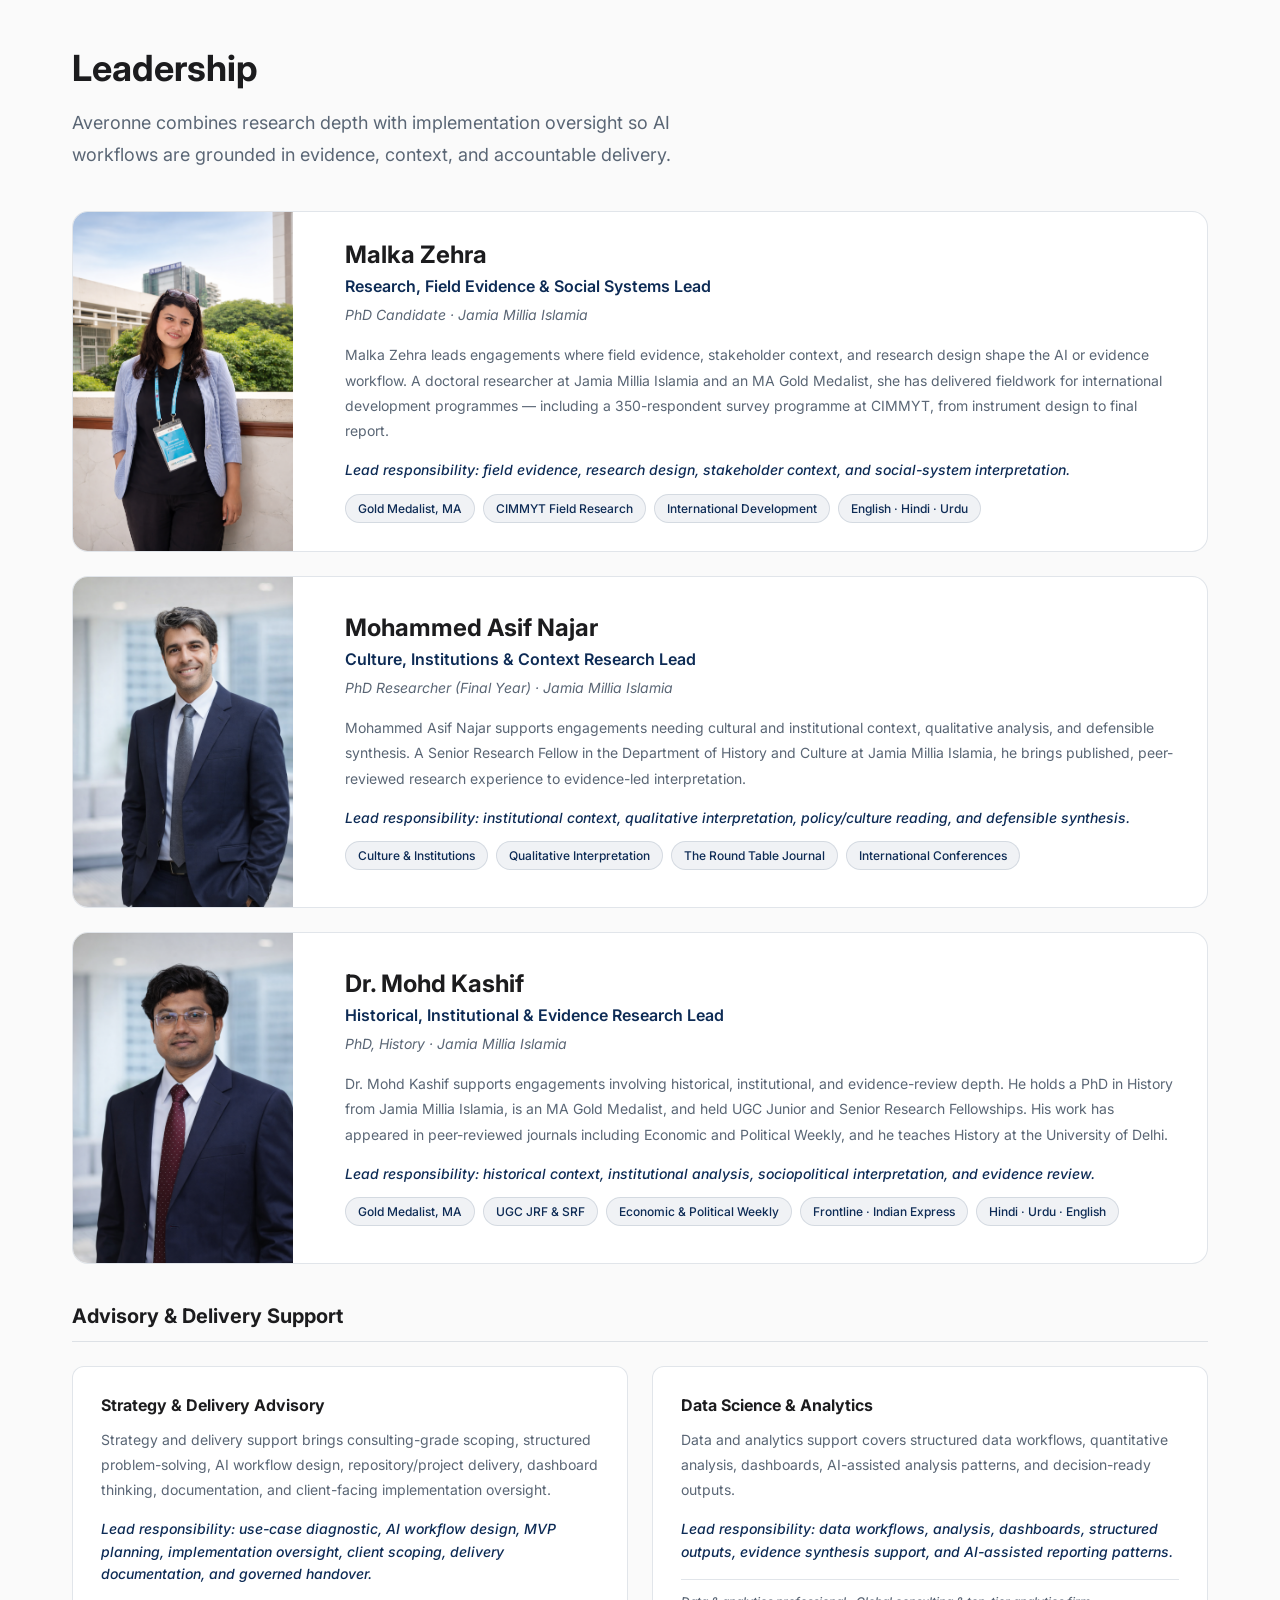
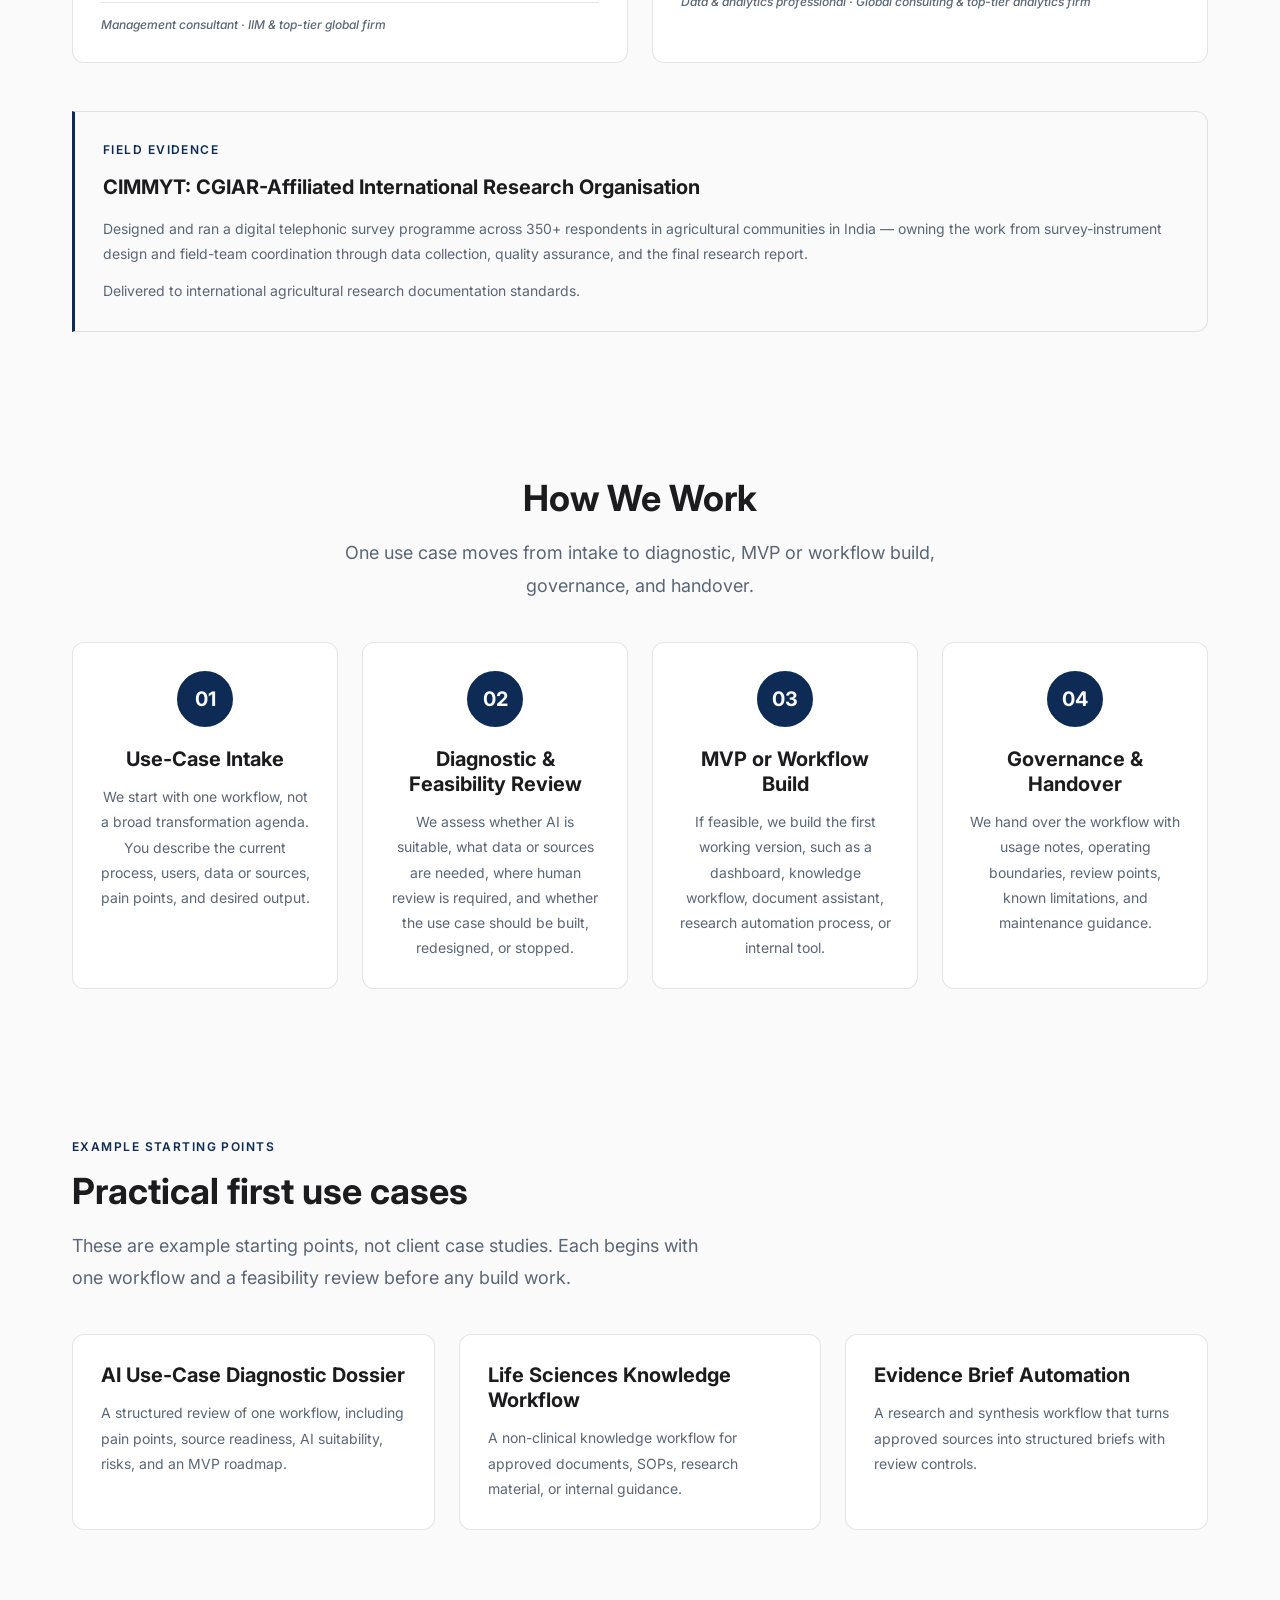
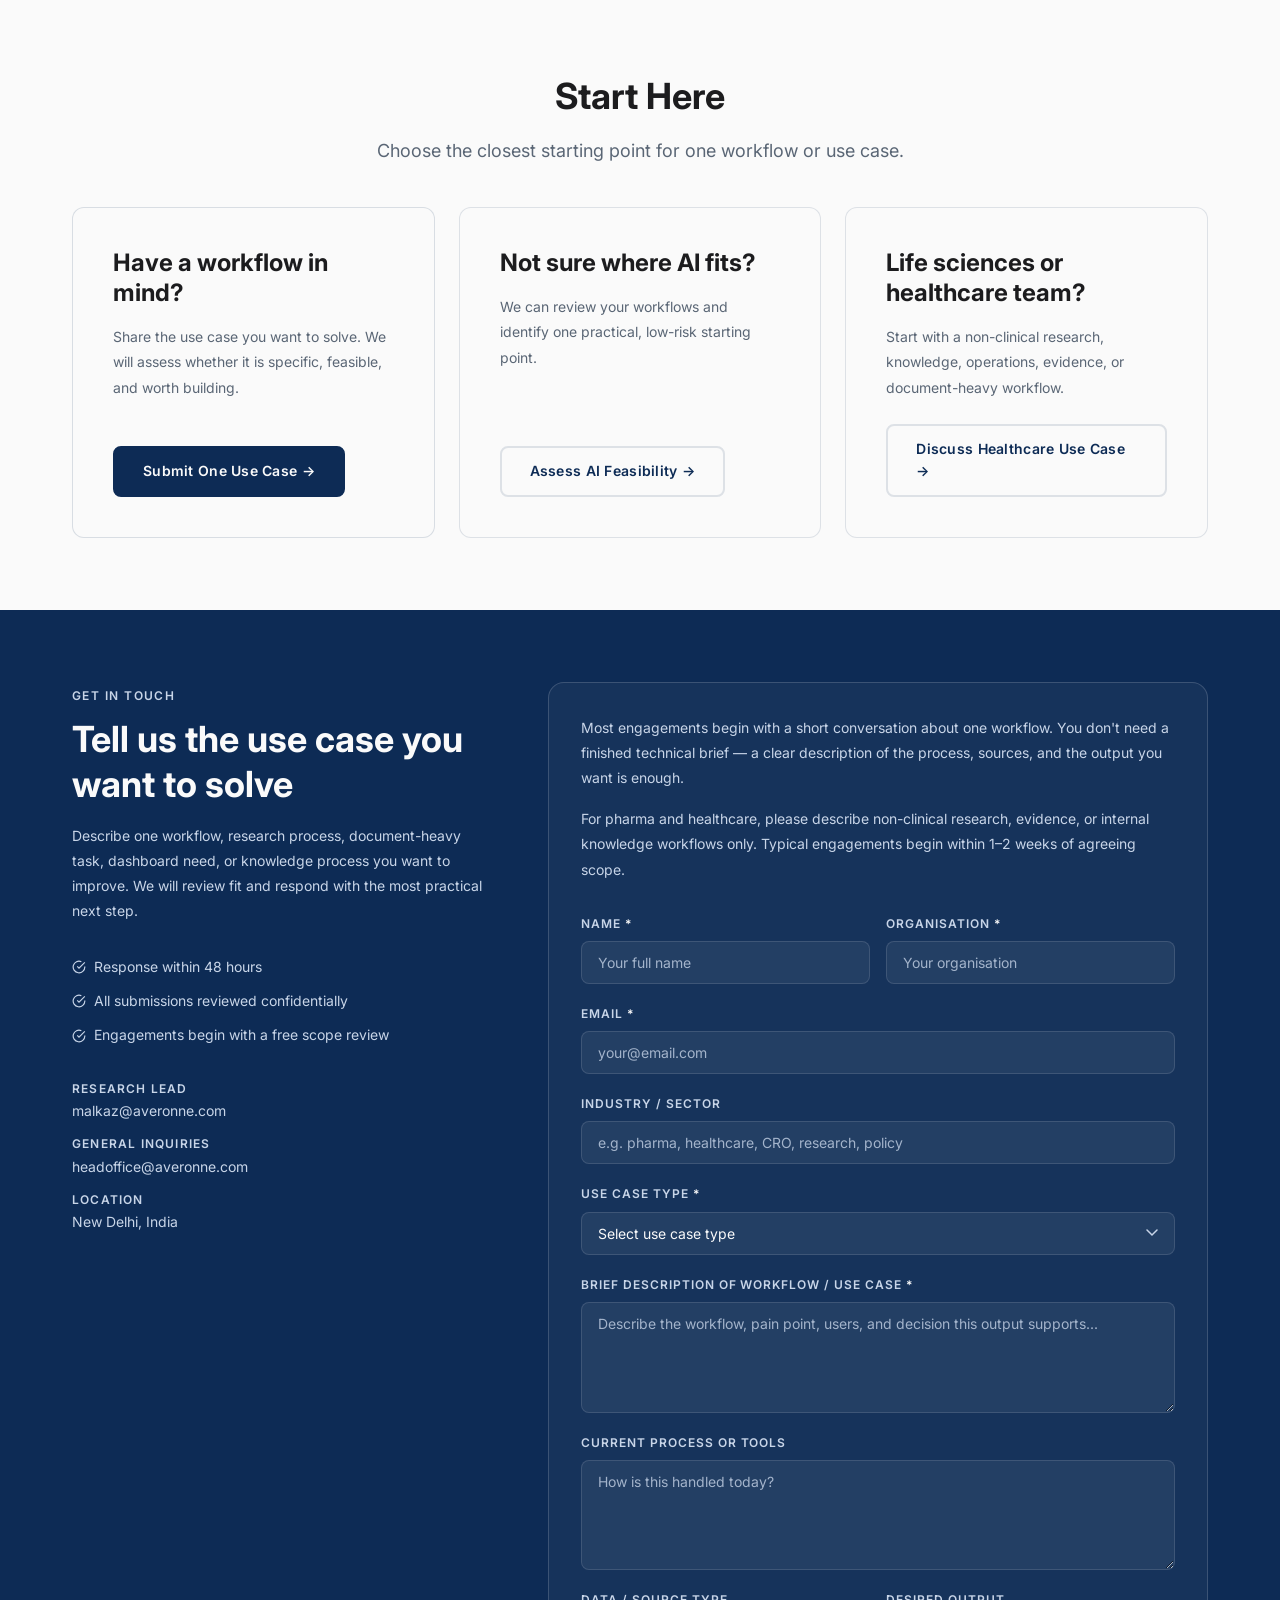
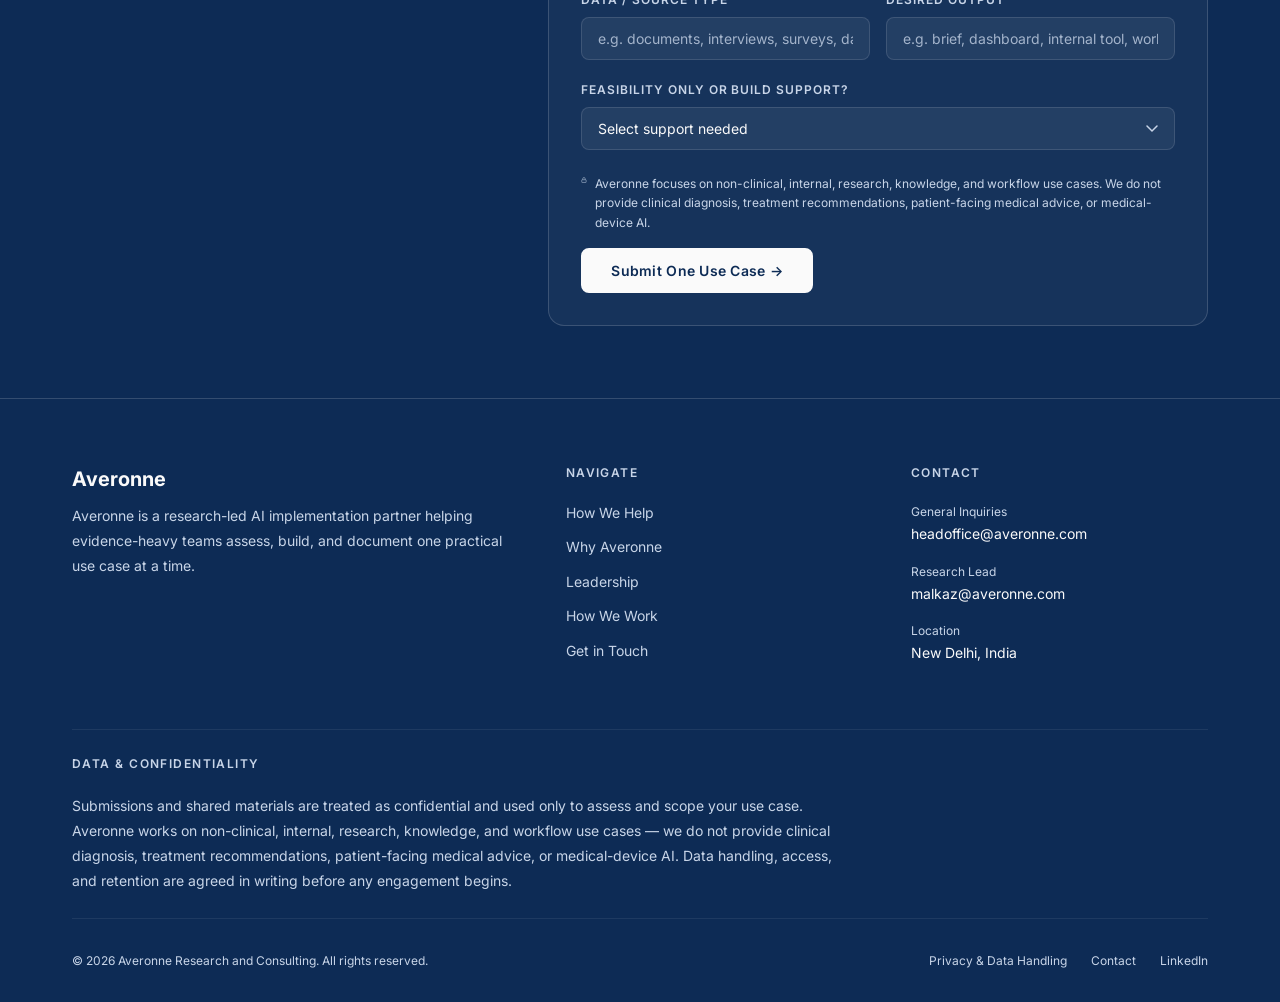
==== commit 7a14bd7b: "Design-audit polish: reduced-motion, favicon, skip-link, main landmark, merged problem sections, lig" ====
--- a/index.html
+++ b/index.html
@@ -18,9 +18,12 @@
   <link rel="preconnect" href="https://fonts.googleapis.com" />
   <link rel="preconnect" href="https://fonts.gstatic.com" crossorigin />
   <link href="https://fonts.googleapis.com/css2?family=Inter:wght@400;500;600;700&family=Merriweather:ital,wght@0,400;0,700;1,400&display=swap" rel="stylesheet" />
+  <link rel="icon" href="assets/favicon.svg" type="image/svg+xml" />
   <link rel="stylesheet" href="css/styles.css" />
 </head>
 <body>
+
+  <a href="#main-content" class="skip-link">Skip to content</a>
 
   <!-- ==========================================================
        NAVIGATION
@@ -59,6 +62,8 @@
     <a href="#contact" class="nav__mobile-cta">Get in Touch</a>
   </div>
 
+  <main id="main-content" tabindex="-1">
+
 
   <!-- ==========================================================
        SECTION 1 - HERO
@@ -103,7 +108,7 @@
        SECTION - WHEN YOU NEED AVERONNE
   ========================================================== -->
   <section id="when-you-need" class="section when-you-need">
-    <div class="container container--narrow">
+    <div class="container">
 
       <header class="section-header">
         <h2 class="section-heading">When one workflow is too important for vague AI experiments</h2>
@@ -112,32 +117,28 @@
         </p>
       </header>
 
-      <div class="trigger-list">
-        <div class="trigger-item">&rarr; When a workflow is painful but the AI use case is still unclear</div>
-        <div class="trigger-item">&rarr; When documents, data, research, or field inputs need to become decision-ready outputs</div>
-        <div class="trigger-item">&rarr; When teams need repeatable briefs, dashboards, trackers, or internal knowledge systems</div>
-        <div class="trigger-item">&rarr; When AI needs documentation, review points, and operating boundaries</div>
-      </div>
-
-    </div>
-  </section>
-
-
-  <!-- ==========================================================
-       SECTION - WHAT HAPPENS IF YOU GET THIS WRONG
-  ========================================================== -->
-  <section id="get-this-wrong" class="section when-you-need">
-    <div class="container container--narrow">
-
-      <header class="section-header">
-        <h2 class="section-heading">What goes wrong when AI is added without workflow discipline</h2>
-      </header>
-
-      <div class="trigger-list">
-        <div class="trigger-item">&rarr; Generic tools produce outputs that cannot be trusted, repeated, or explained</div>
-        <div class="trigger-item">&rarr; Teams automate unclear workflows and create more review burden</div>
-        <div class="trigger-item">&rarr; Data, source quality, ownership, and approval paths remain undefined</div>
-        <div class="trigger-item">&rarr; Pilots look impressive but fail inside day-to-day operations</div>
+      <div class="problem-cols">
+
+        <div class="problem-col">
+          <h3 class="problem-col__heading">When teams come to us</h3>
+          <div class="trigger-list">
+            <div class="trigger-item">&rarr; A workflow is painful but the AI use case is still unclear</div>
+            <div class="trigger-item">&rarr; Documents, data, research, or field inputs need to become decision-ready outputs</div>
+            <div class="trigger-item">&rarr; Teams need repeatable briefs, dashboards, trackers, or internal knowledge systems</div>
+            <div class="trigger-item">&rarr; AI needs documentation, review points, and operating boundaries</div>
+          </div>
+        </div>
+
+        <div class="problem-col">
+          <h3 class="problem-col__heading">What goes wrong without it</h3>
+          <div class="trigger-list">
+            <div class="trigger-item">&rarr; Generic tools produce outputs that cannot be trusted, repeated, or explained</div>
+            <div class="trigger-item">&rarr; Teams automate unclear workflows and create more review burden</div>
+            <div class="trigger-item">&rarr; Data, source quality, ownership, and approval paths remain undefined</div>
+            <div class="trigger-item">&rarr; Pilots look impressive but fail inside day-to-day operations</div>
+          </div>
+        </div>
+
       </div>
 
     </div>
@@ -836,6 +837,9 @@
   </section>
 
 
+  </main>
+
+
   <!-- ==========================================================
        FOOTER
   ========================================================== -->
--- a/css/styles.css
+++ b/css/styles.css
@@ -1620,7 +1620,7 @@
   position: relative;
   overflow: hidden;
   background: var(--color-bg-surface);
-  min-height: 300px;
+  min-height: 240px;
 }
 
 .leader-profile__photo {
@@ -2330,3 +2330,57 @@
 .legal-body a:hover { color: var(--color-accent-hover); }
 
 .legal-body strong { color: var(--color-text-primary); font-weight: var(--font-weight-semibold); }
+
+/* -- Skip link (keyboard accessibility) --------------------- */
+.skip-link {
+  position: absolute;
+  left: -9999px;
+  top: 0;
+  z-index: 2000;
+  background: var(--color-navy);
+  color: var(--color-warm-white);
+  padding: var(--space-3) var(--space-5);
+  border-radius: var(--radius-md);
+  font-size: var(--font-size-sm);
+  font-weight: var(--font-weight-semibold);
+}
+.skip-link:focus {
+  left: var(--space-4);
+  top: var(--space-4);
+}
+
+/* -- Problem section: two-column layout --------------------- */
+.problem-cols {
+  display: grid;
+  grid-template-columns: 1fr 1fr;
+  gap: var(--space-8);
+}
+
+.problem-col__heading {
+  font-size: var(--font-size-base);
+  font-weight: var(--font-weight-semibold);
+  color: var(--color-navy);
+  letter-spacing: 0.01em;
+  margin-bottom: var(--space-4);
+}
+
+@media (max-width: 768px) {
+  .problem-cols {
+    grid-template-columns: 1fr;
+    gap: var(--space-8);
+  }
+}
+
+/* -- Respect reduced-motion preferences --------------------- */
+@media (prefers-reduced-motion: reduce) {
+  *, *::before, *::after {
+    animation-duration: 0.01ms !important;
+    animation-iteration-count: 1 !important;
+    transition-duration: 0.01ms !important;
+    scroll-behavior: auto !important;
+  }
+  .fade-up {
+    opacity: 1 !important;
+    transform: none !important;
+  }
+}
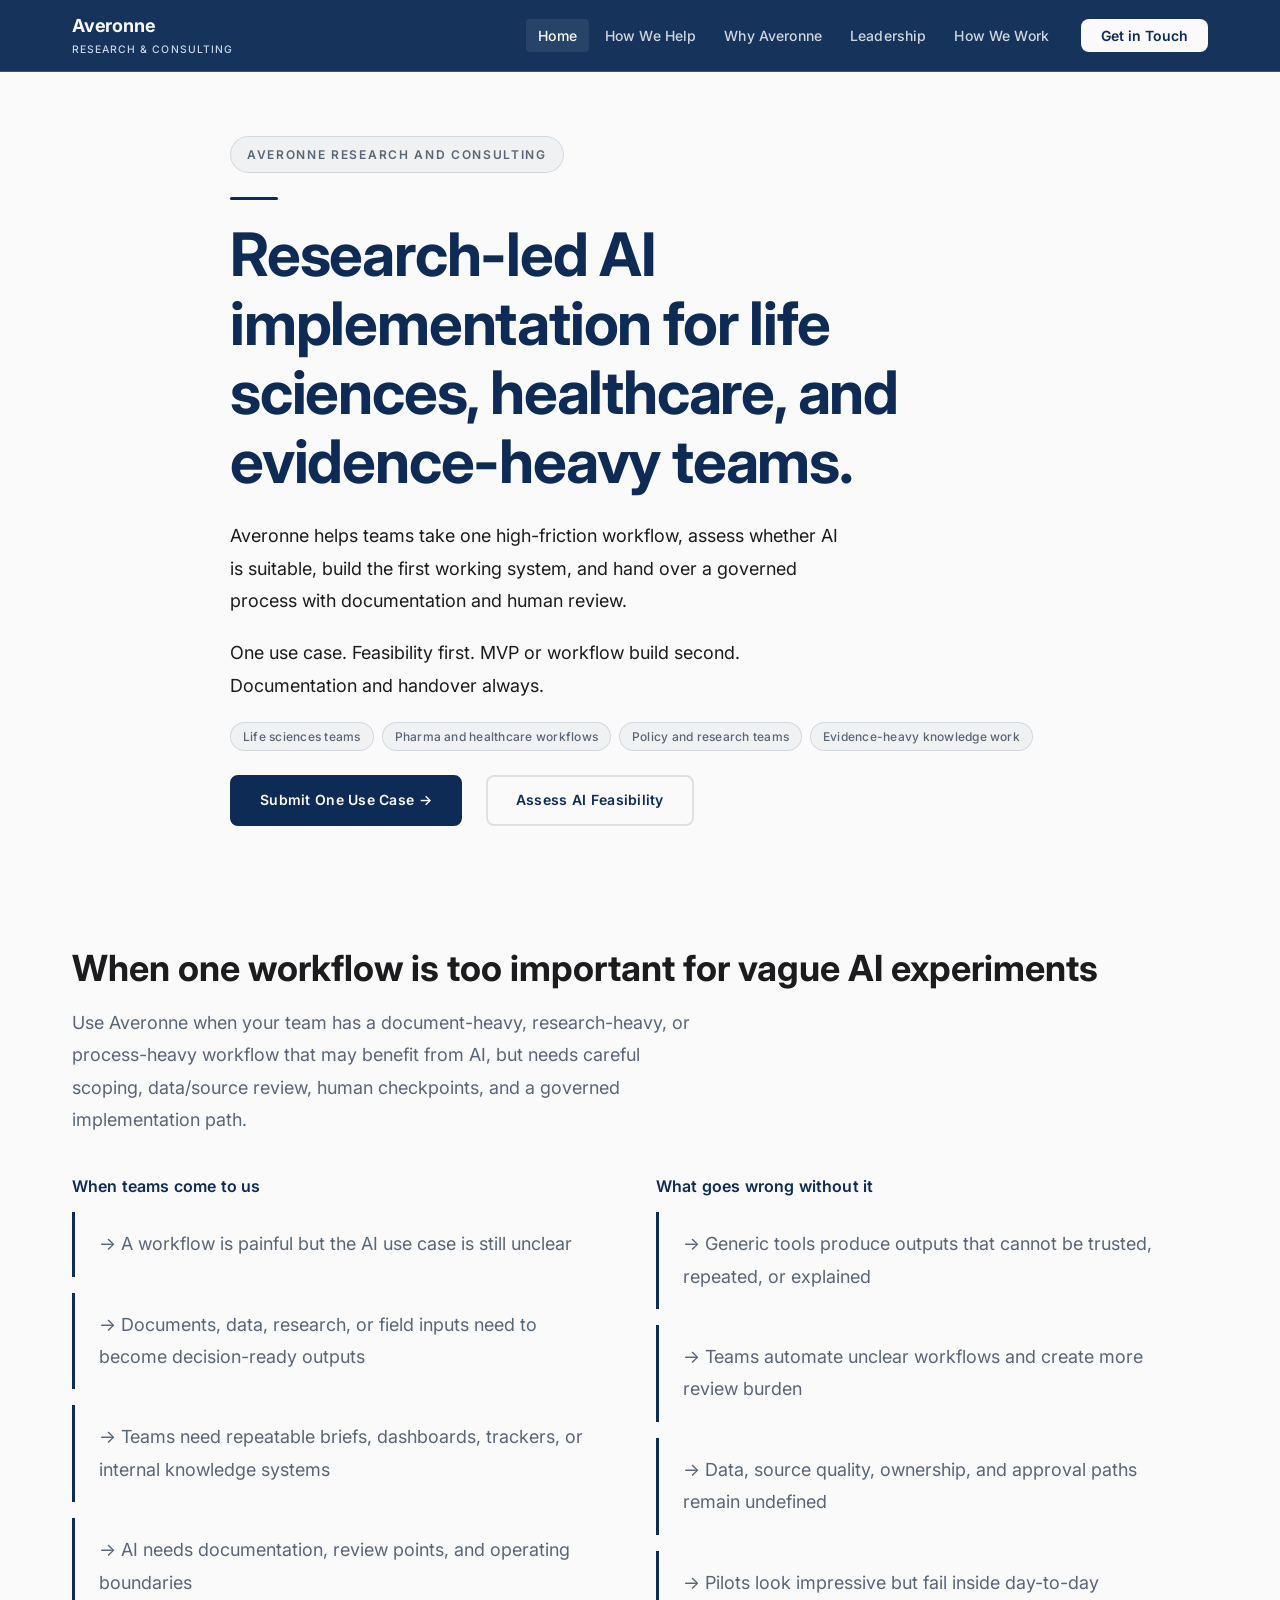
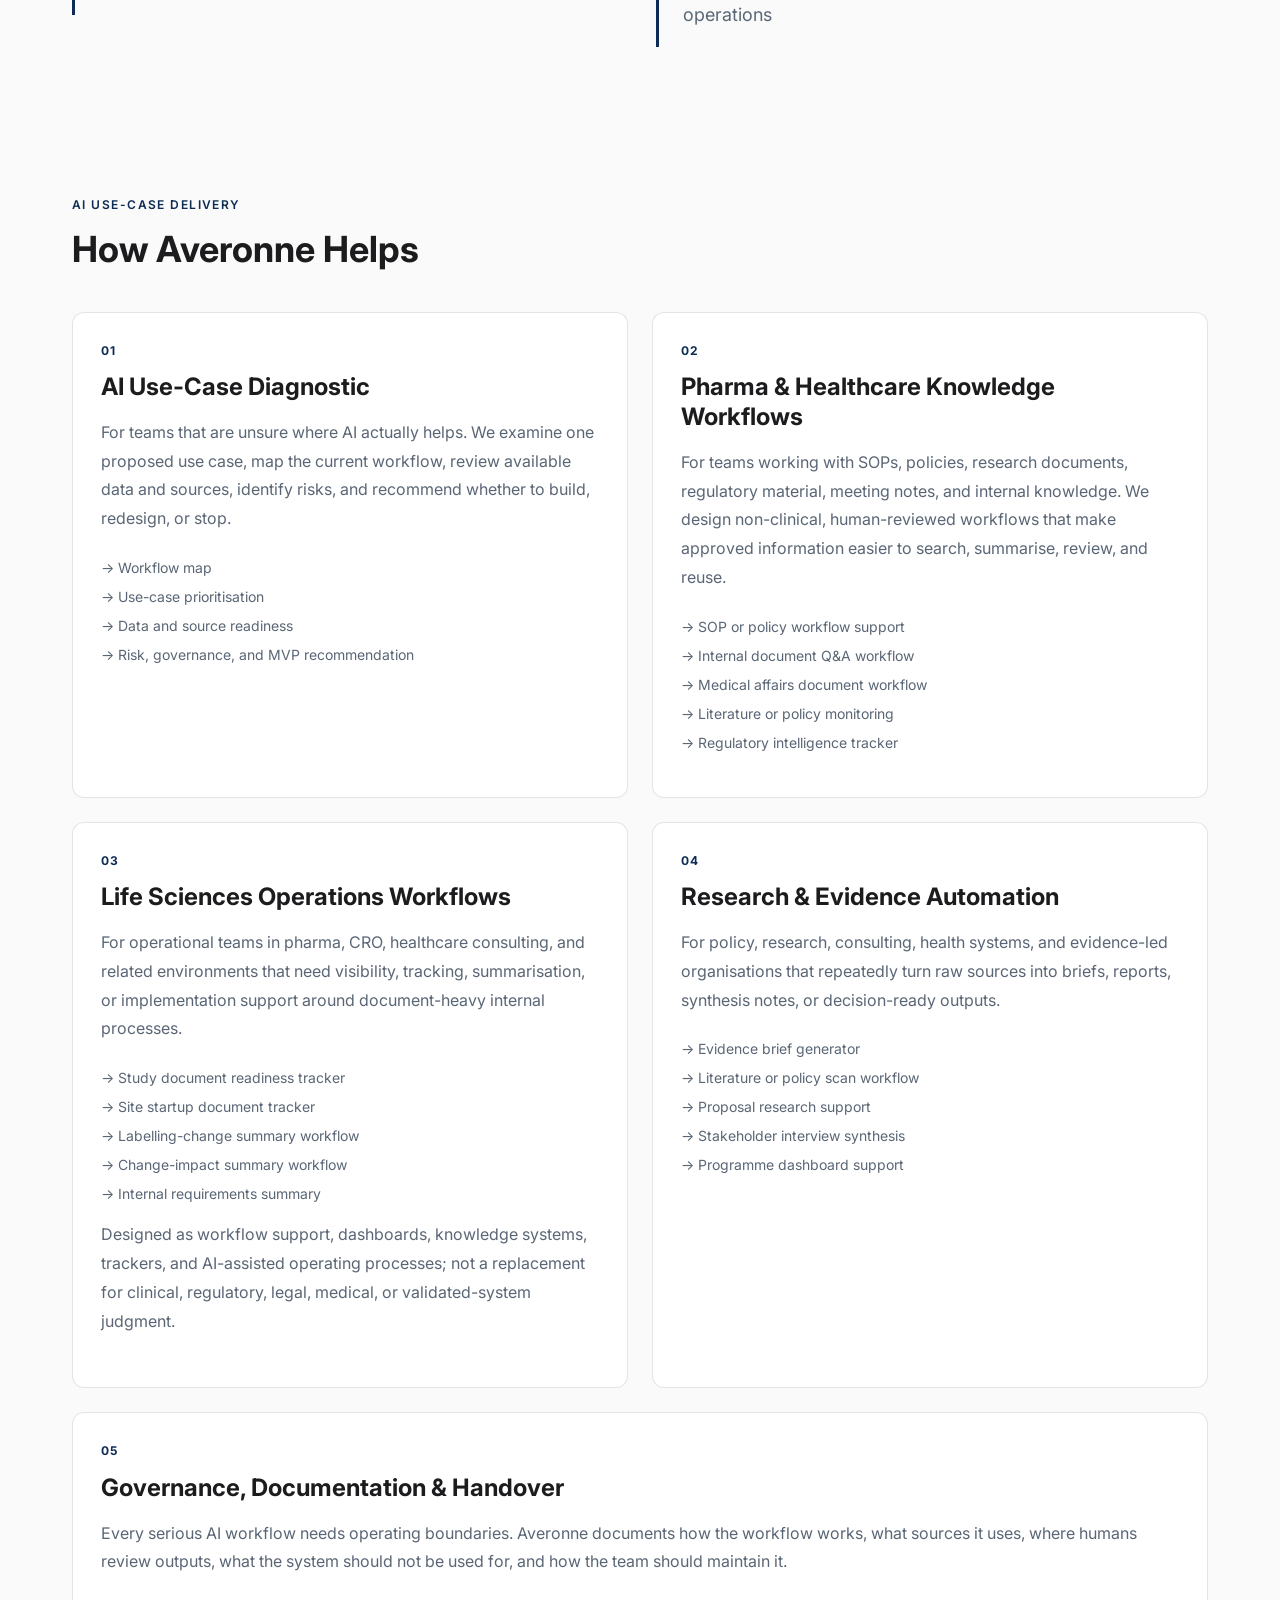
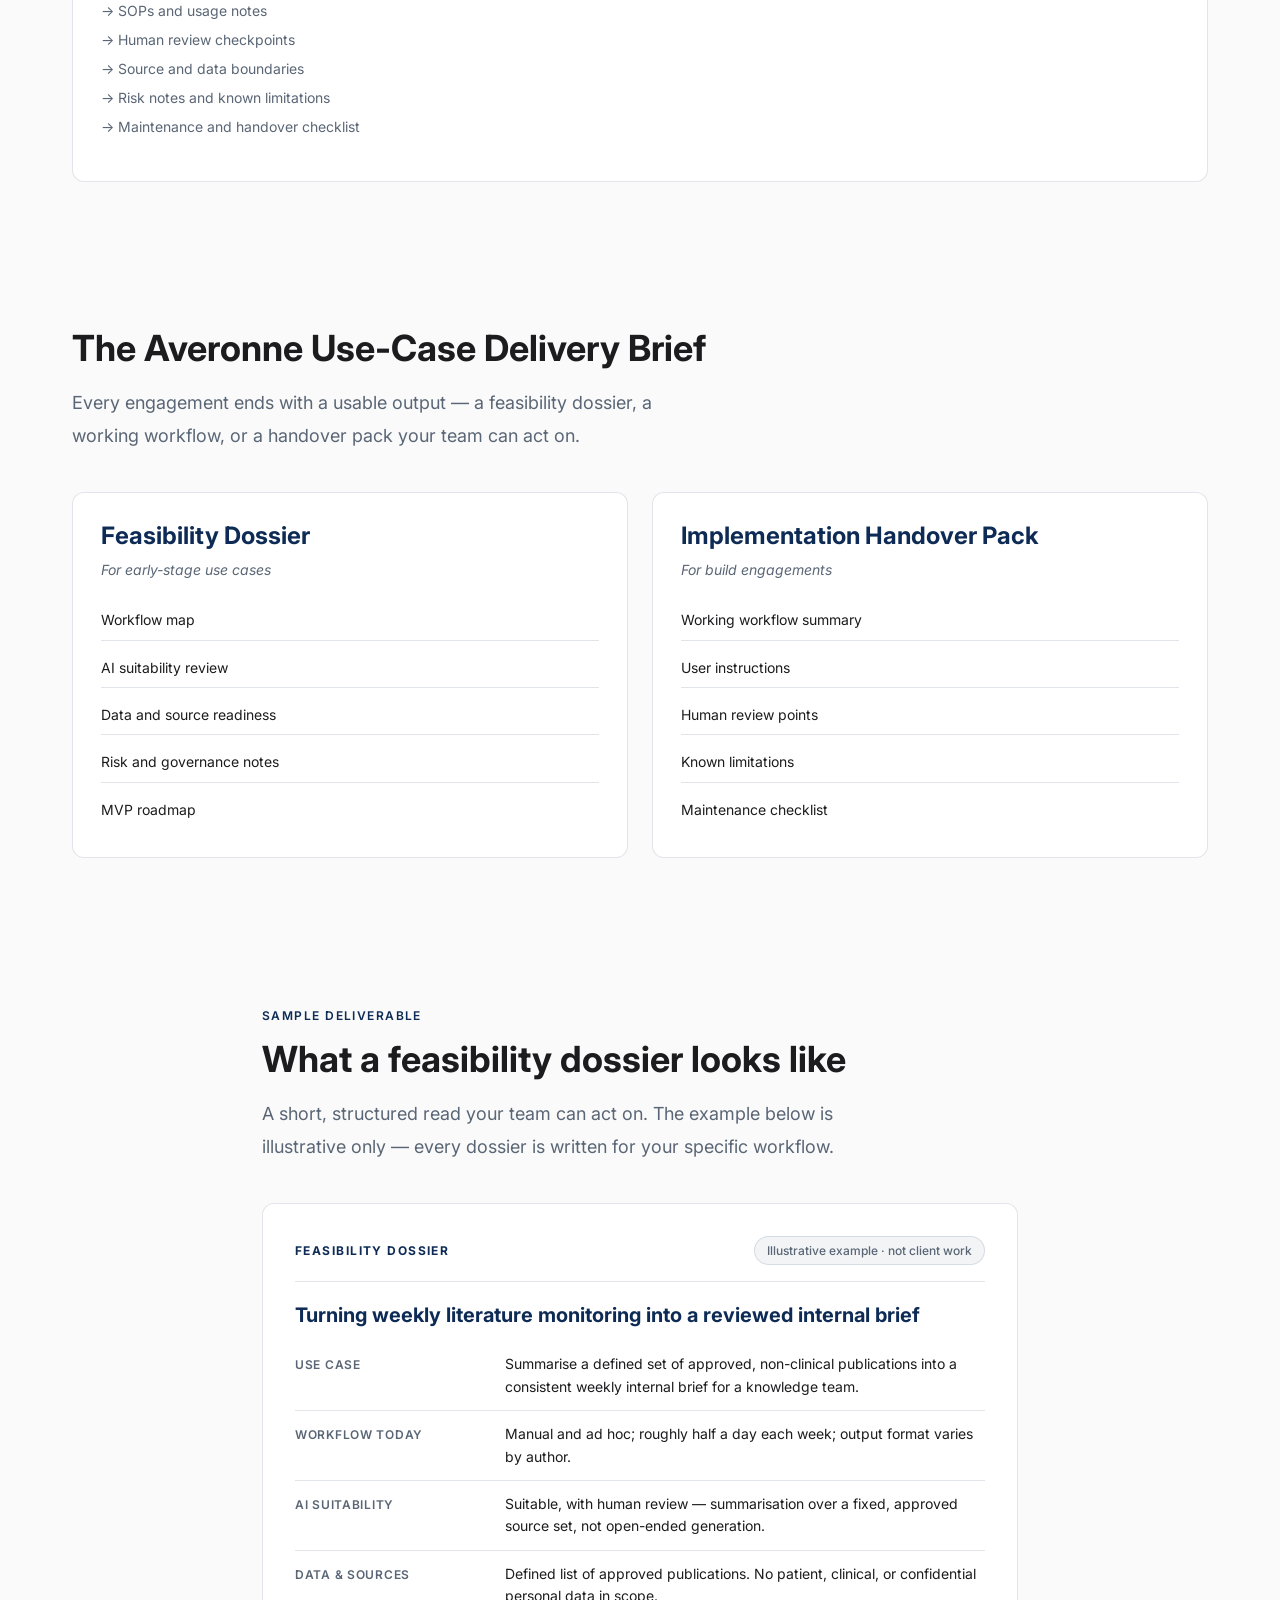
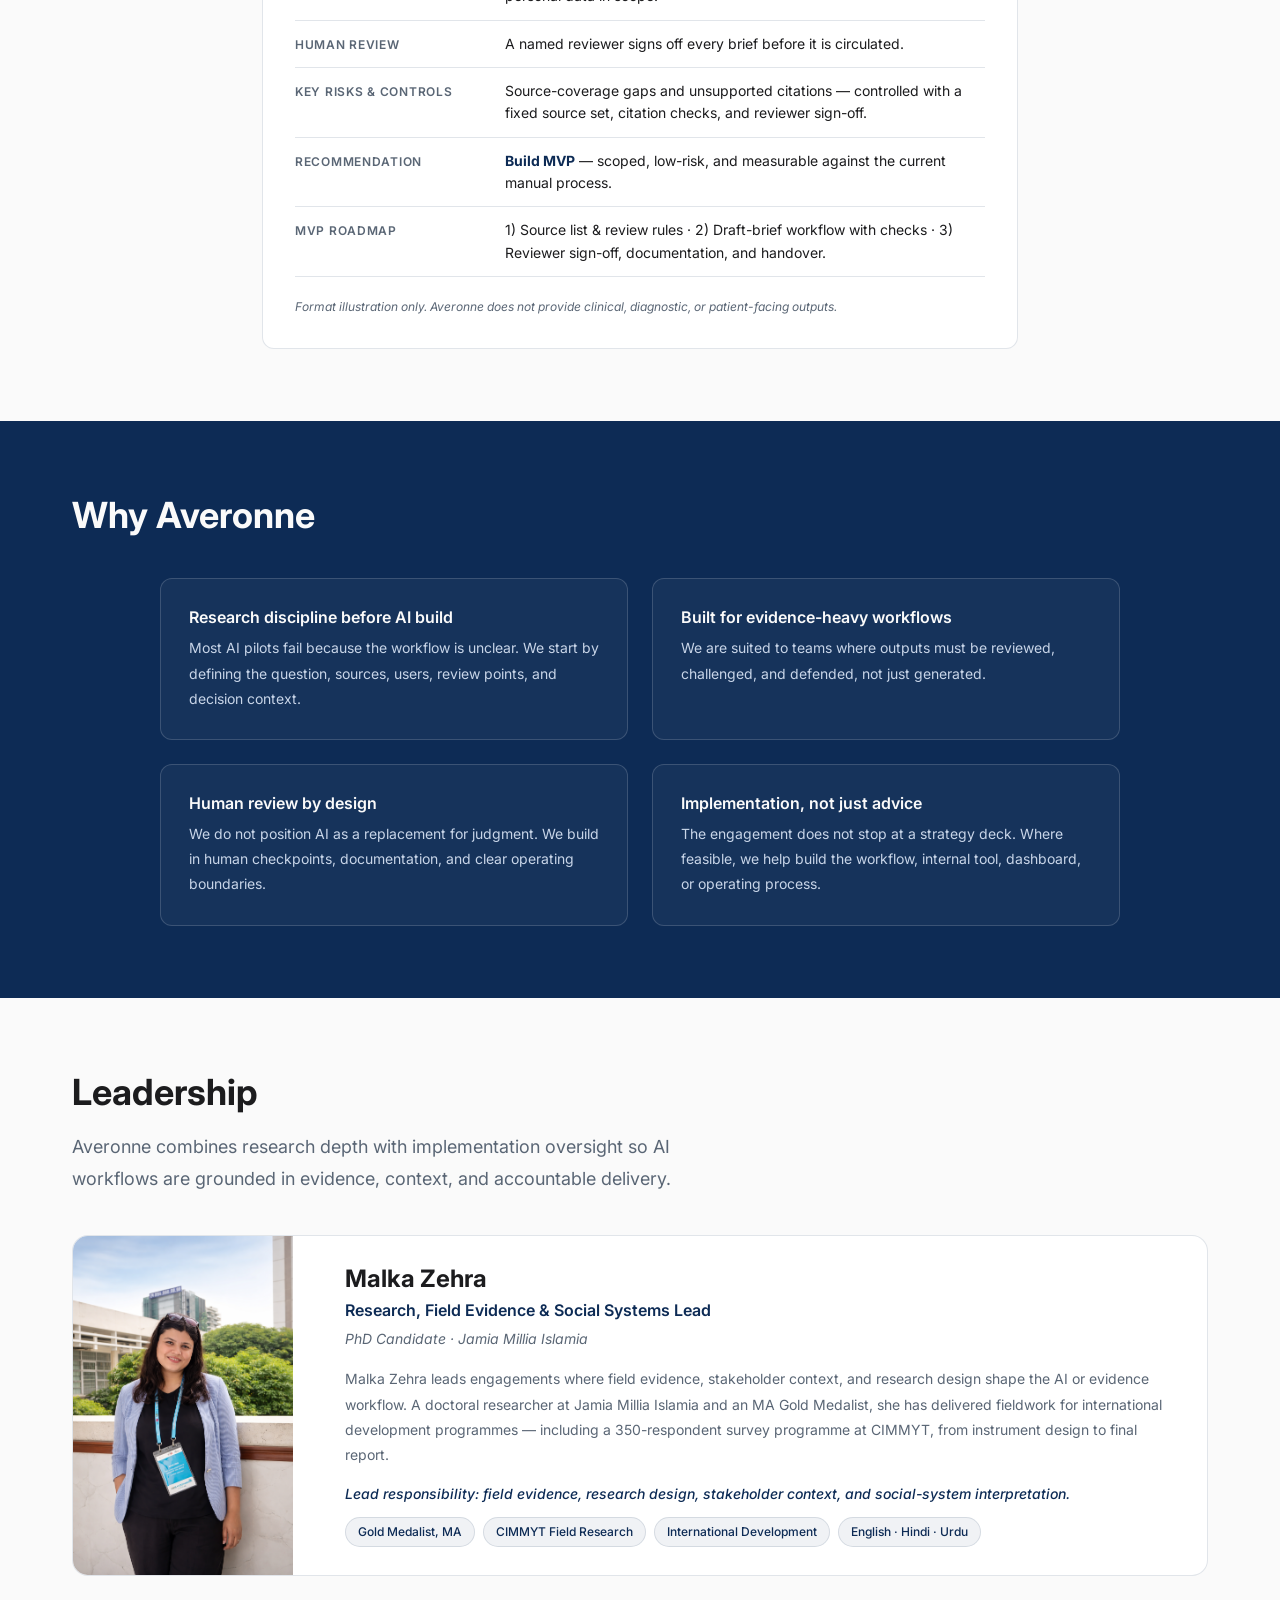
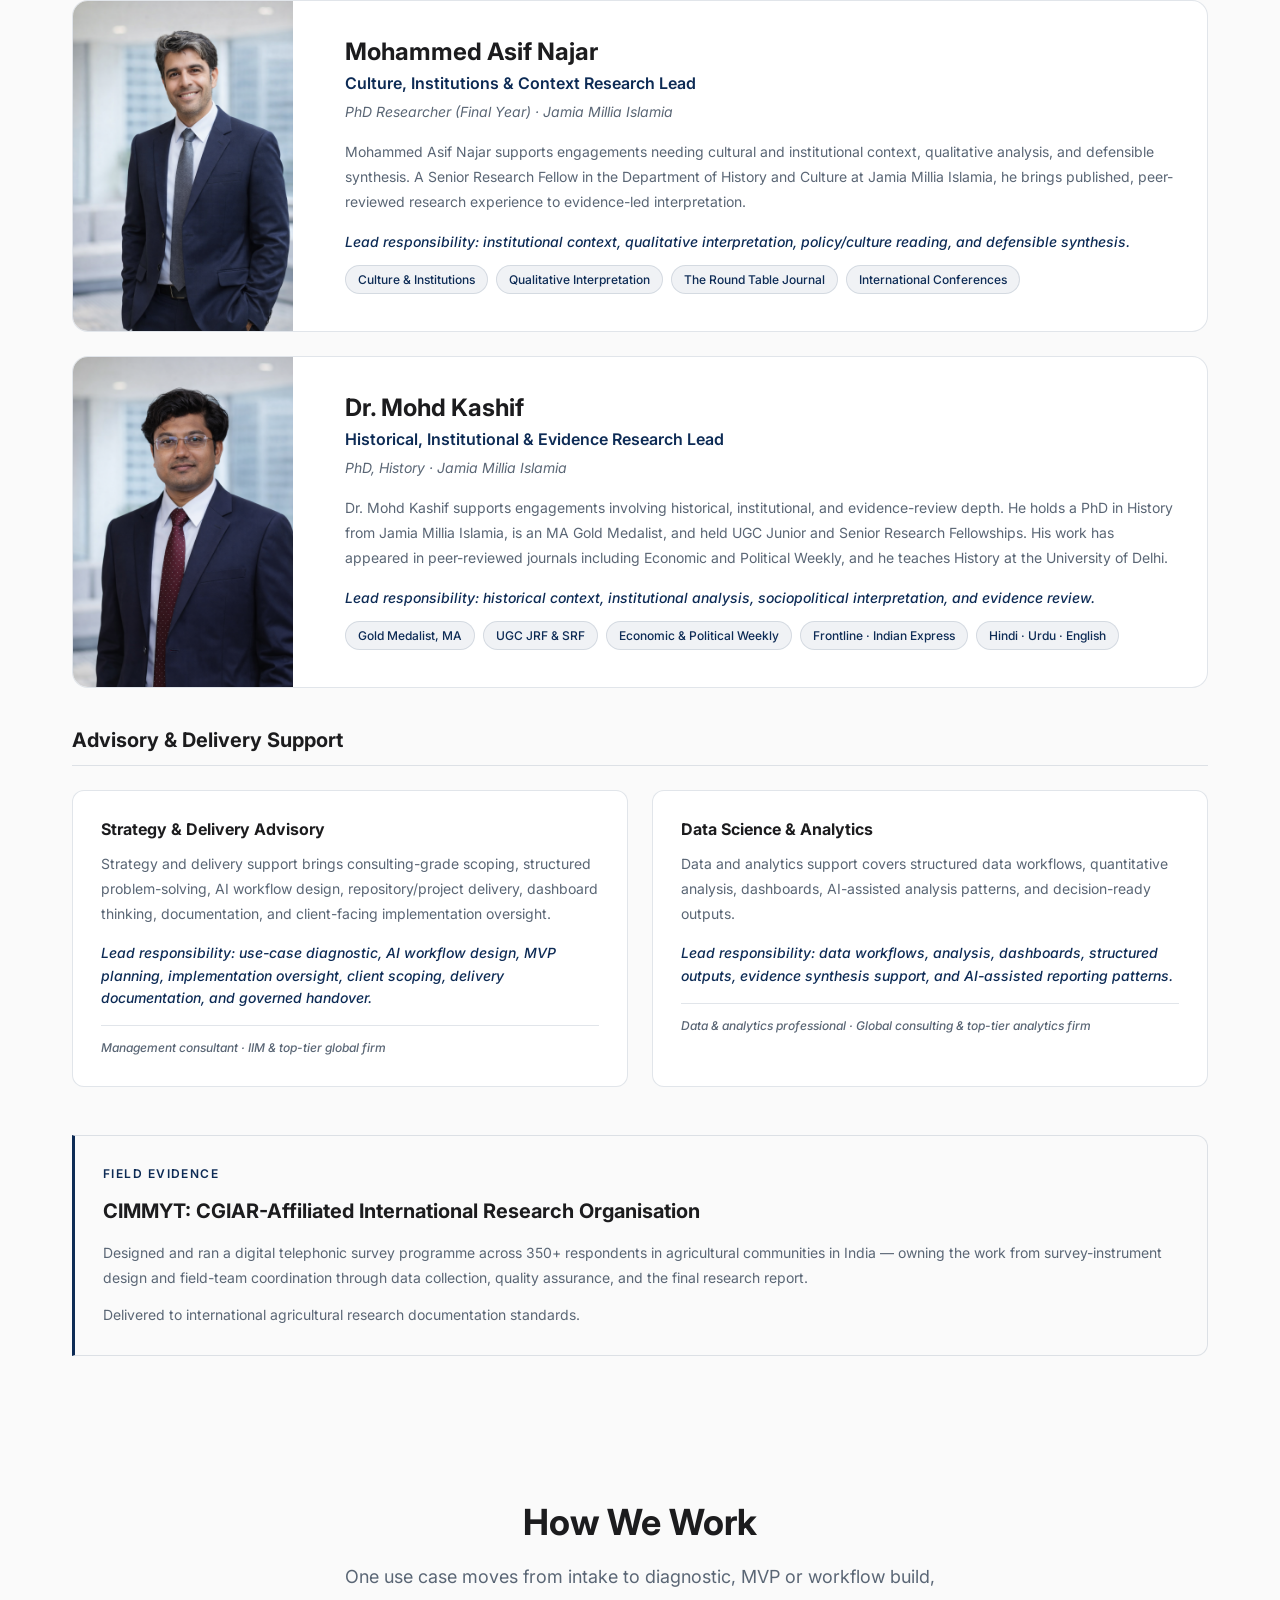
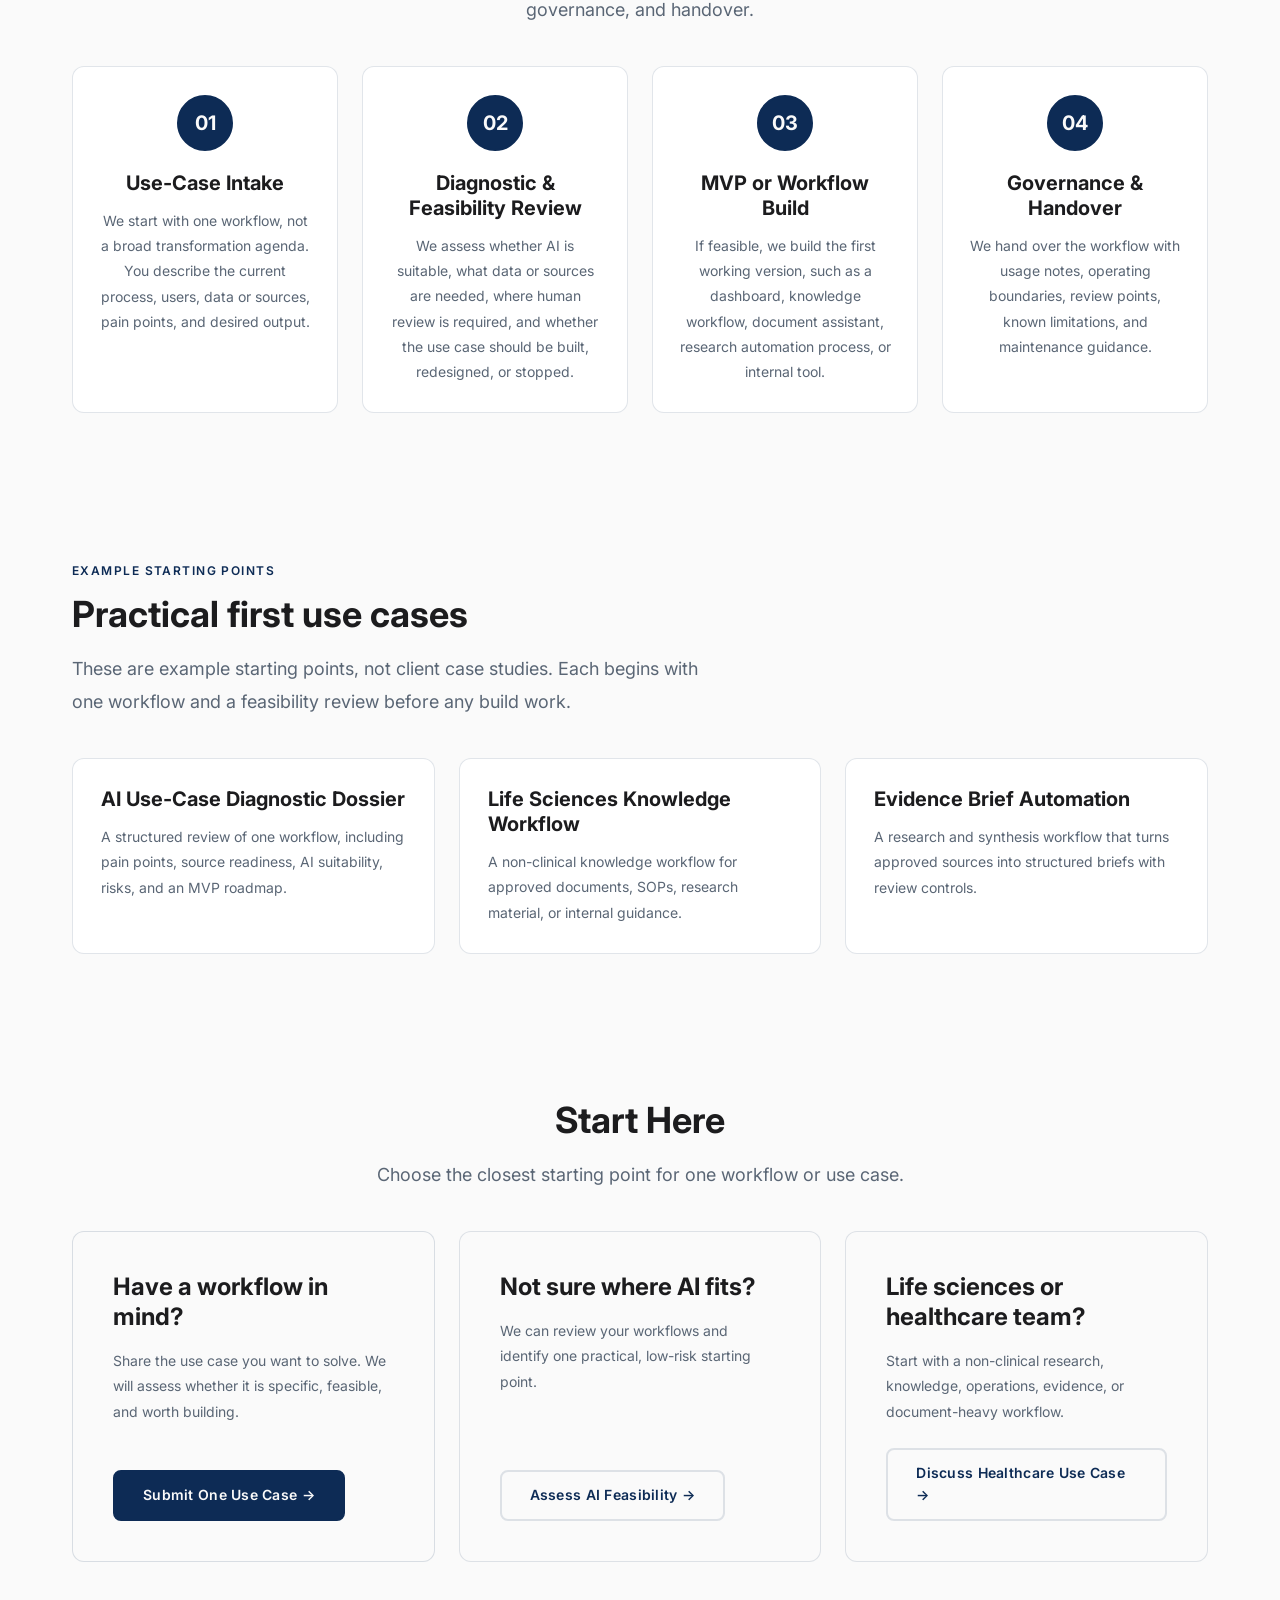
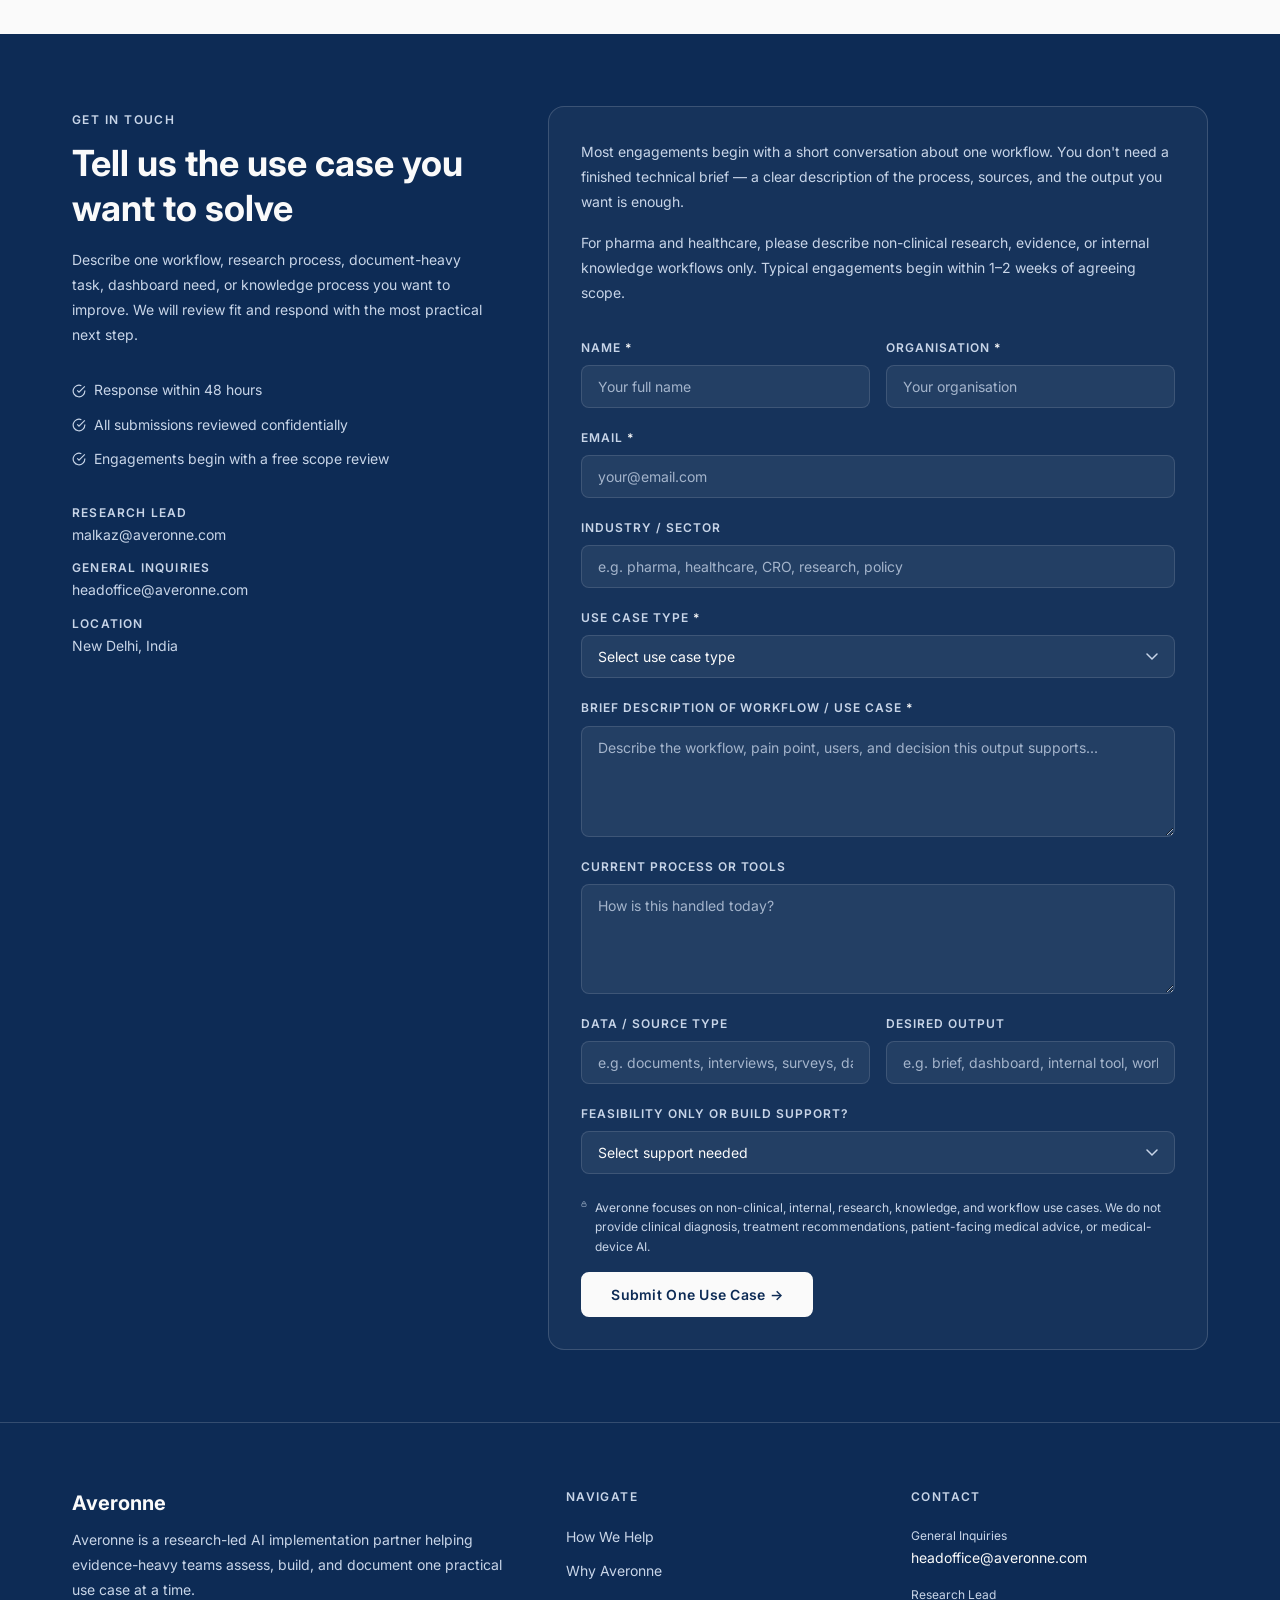
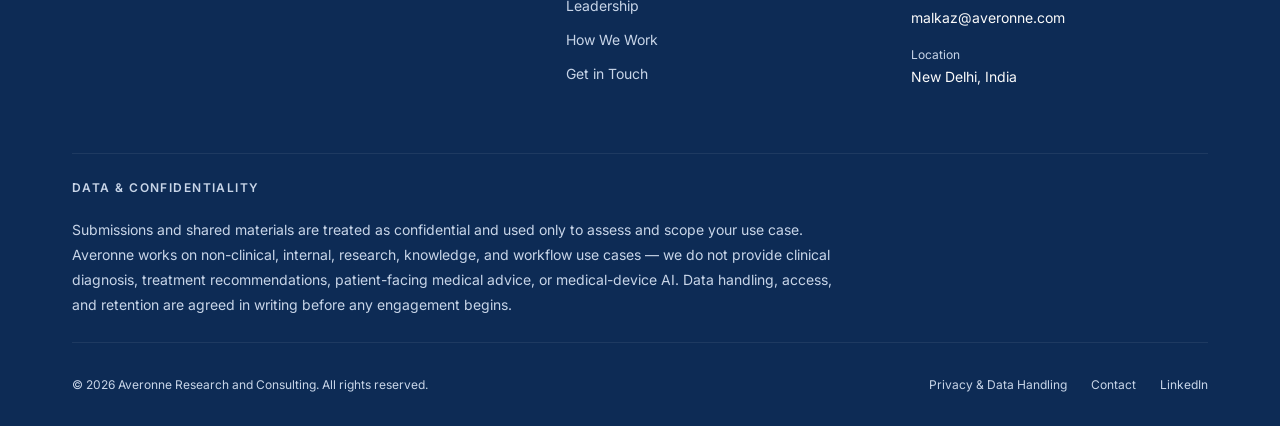
==== commit 19fbecf0: "Repair duplicate Why Averonne section introduced by an upstream merge A parallel 'Fix contact email'" ====
--- a/index.html
+++ b/index.html
@@ -245,43 +245,6 @@
 
 
   <!-- ==========================================================
-       SECTION 5 - WHY AVERONNE
-  ========================================================== -->
-  <section id="why-averonne" class="section section--dark">
-    <div class="container">
-
-      <header class="section-header">
-        <h2 class="section-heading">Why Averonne</h2>
-      </header>
-
-      <div class="feature-grid feature-grid--2x2">
-
-        <div class="feature-card">
-          <h3 class="feature-card__title">Research Discipline Before AI Build</h3>
-          <p class="feature-card__body">Most AI pilots fail because the workflow is unclear. Averonne starts by defining the question, sources, users, review points, and decision context.</p>
-        </div>
-
-        <div class="feature-card">
-          <h3 class="feature-card__title">Built for Evidence-Heavy Environments</h3>
-          <p class="feature-card__body">We are suited to teams where outputs need to be reviewed, challenged, and defended, not just generated.</p>
-        </div>
-
-        <div class="feature-card">
-          <h3 class="feature-card__title">Human Review by Design</h3>
-          <p class="feature-card__body">We do not position AI as a replacement for judgment. We design workflows with human checkpoints, documentation, and clear boundaries.</p>
-        </div>
-
-        <div class="feature-card">
-          <h3 class="feature-card__title">Implementation, Not Just Advice</h3>
-          <p class="feature-card__body">The engagement does not stop at a strategy deck. Where feasible, Averonne helps build the workflow, internal tool, dashboard, repository, or operating process.</p>
-        </div>
-
-      </div>
-    </div>
-  </section>
-
-
-  <!-- ==========================================================
        SECTION - THE AVERONNE RESEARCH BRIEF
   ========================================================== -->
   <section id="research-brief" class="section research-brief">
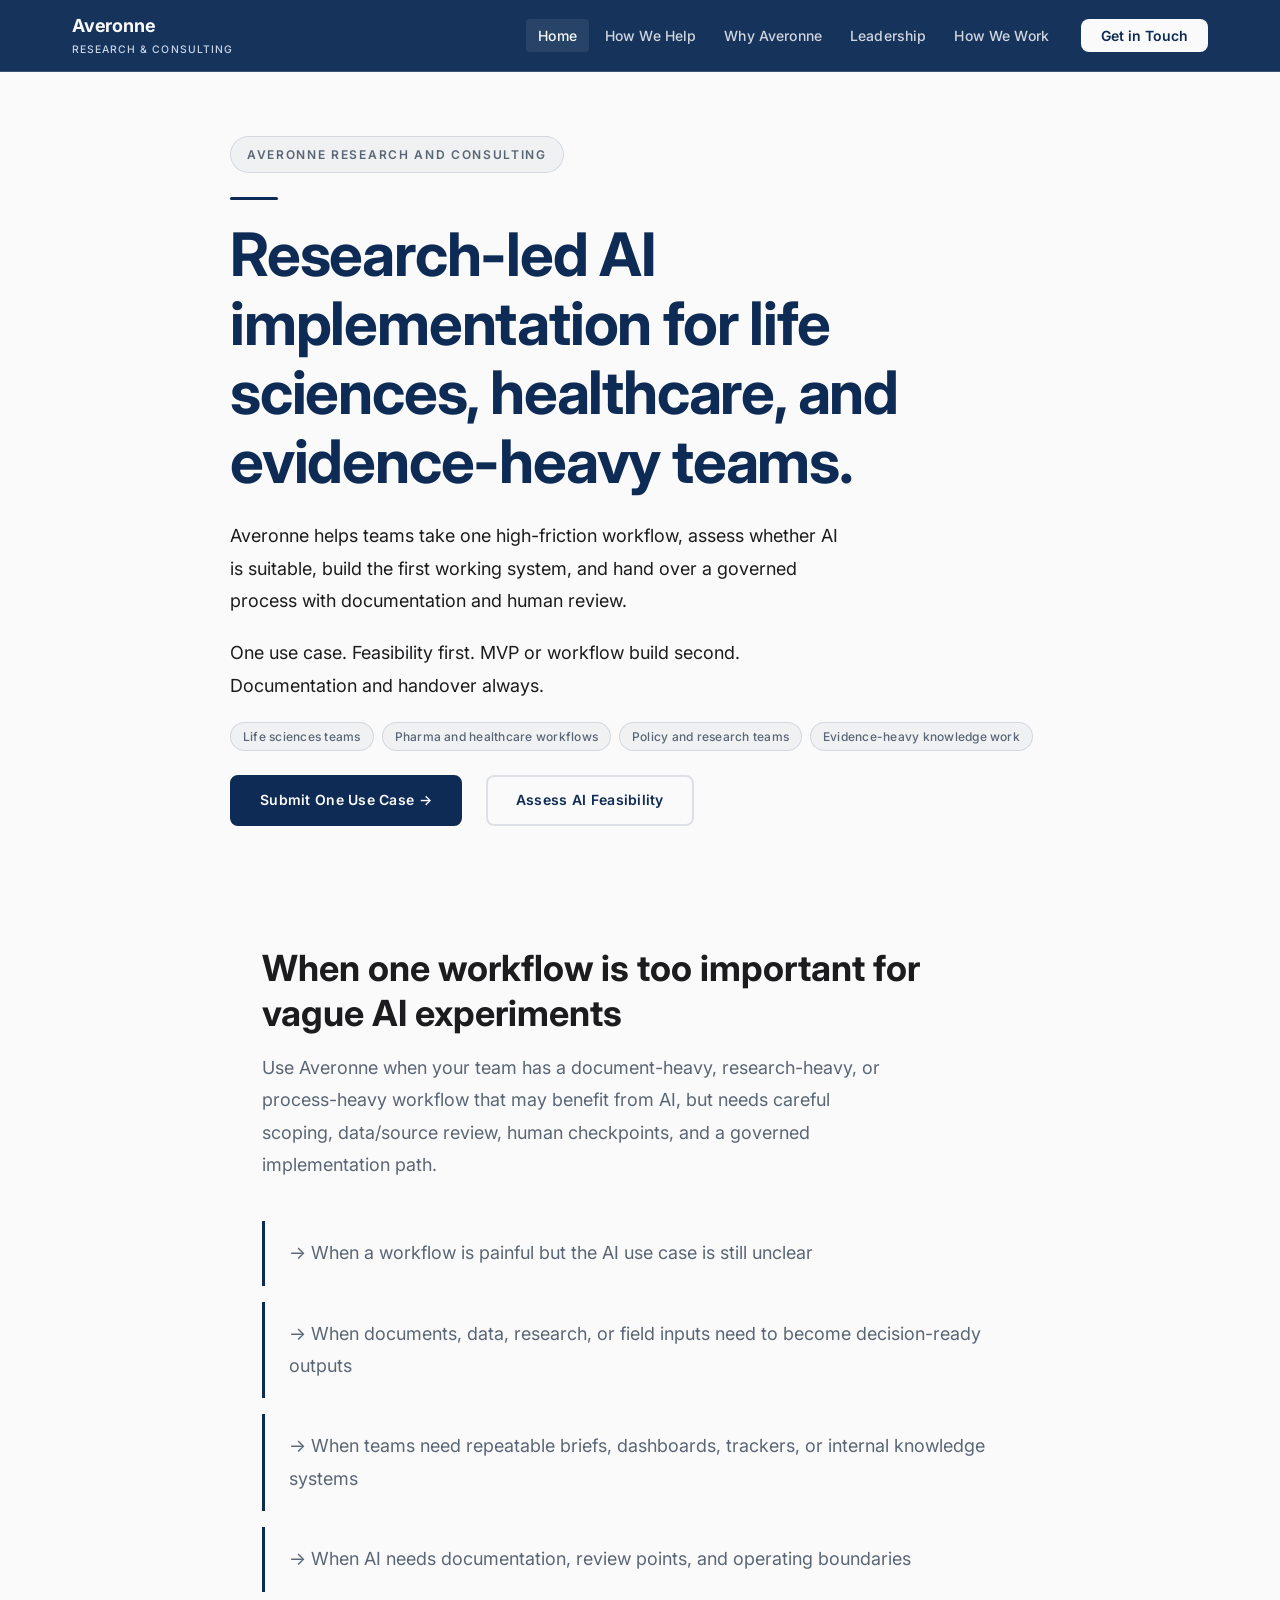
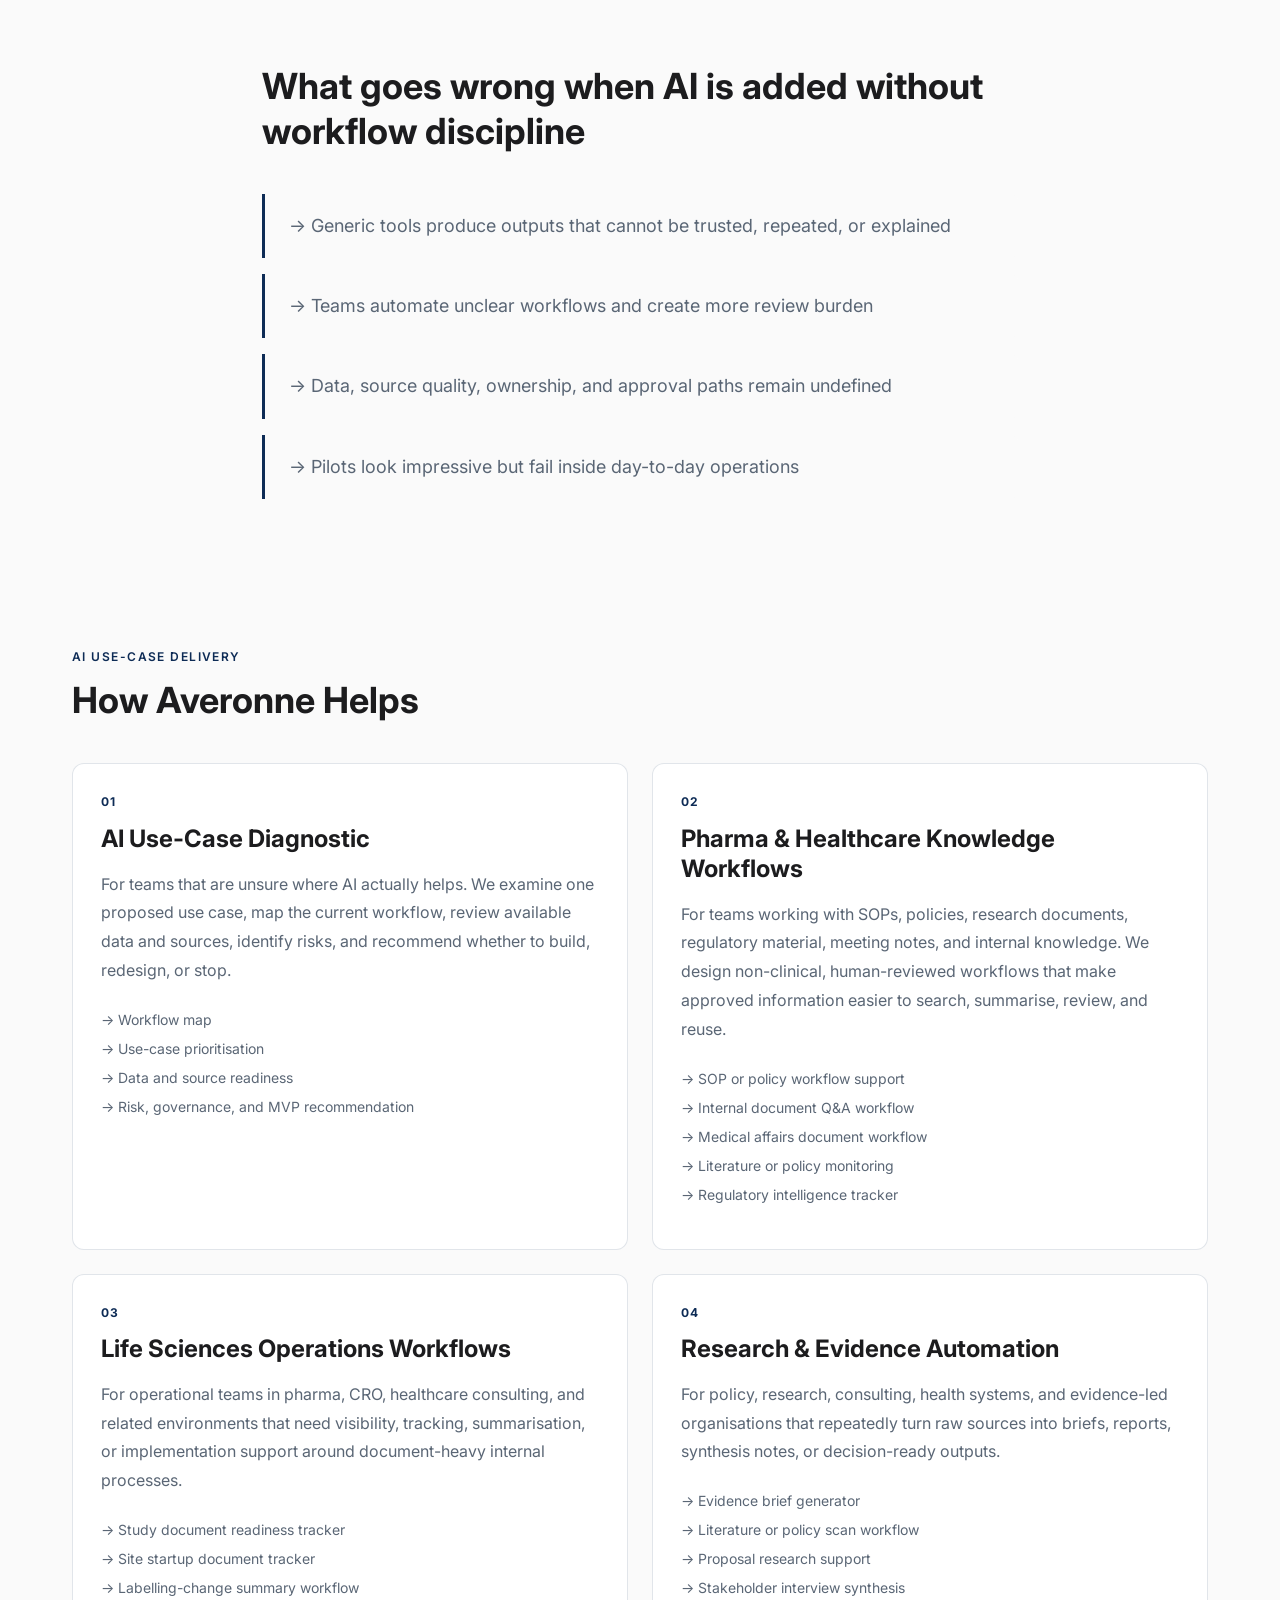
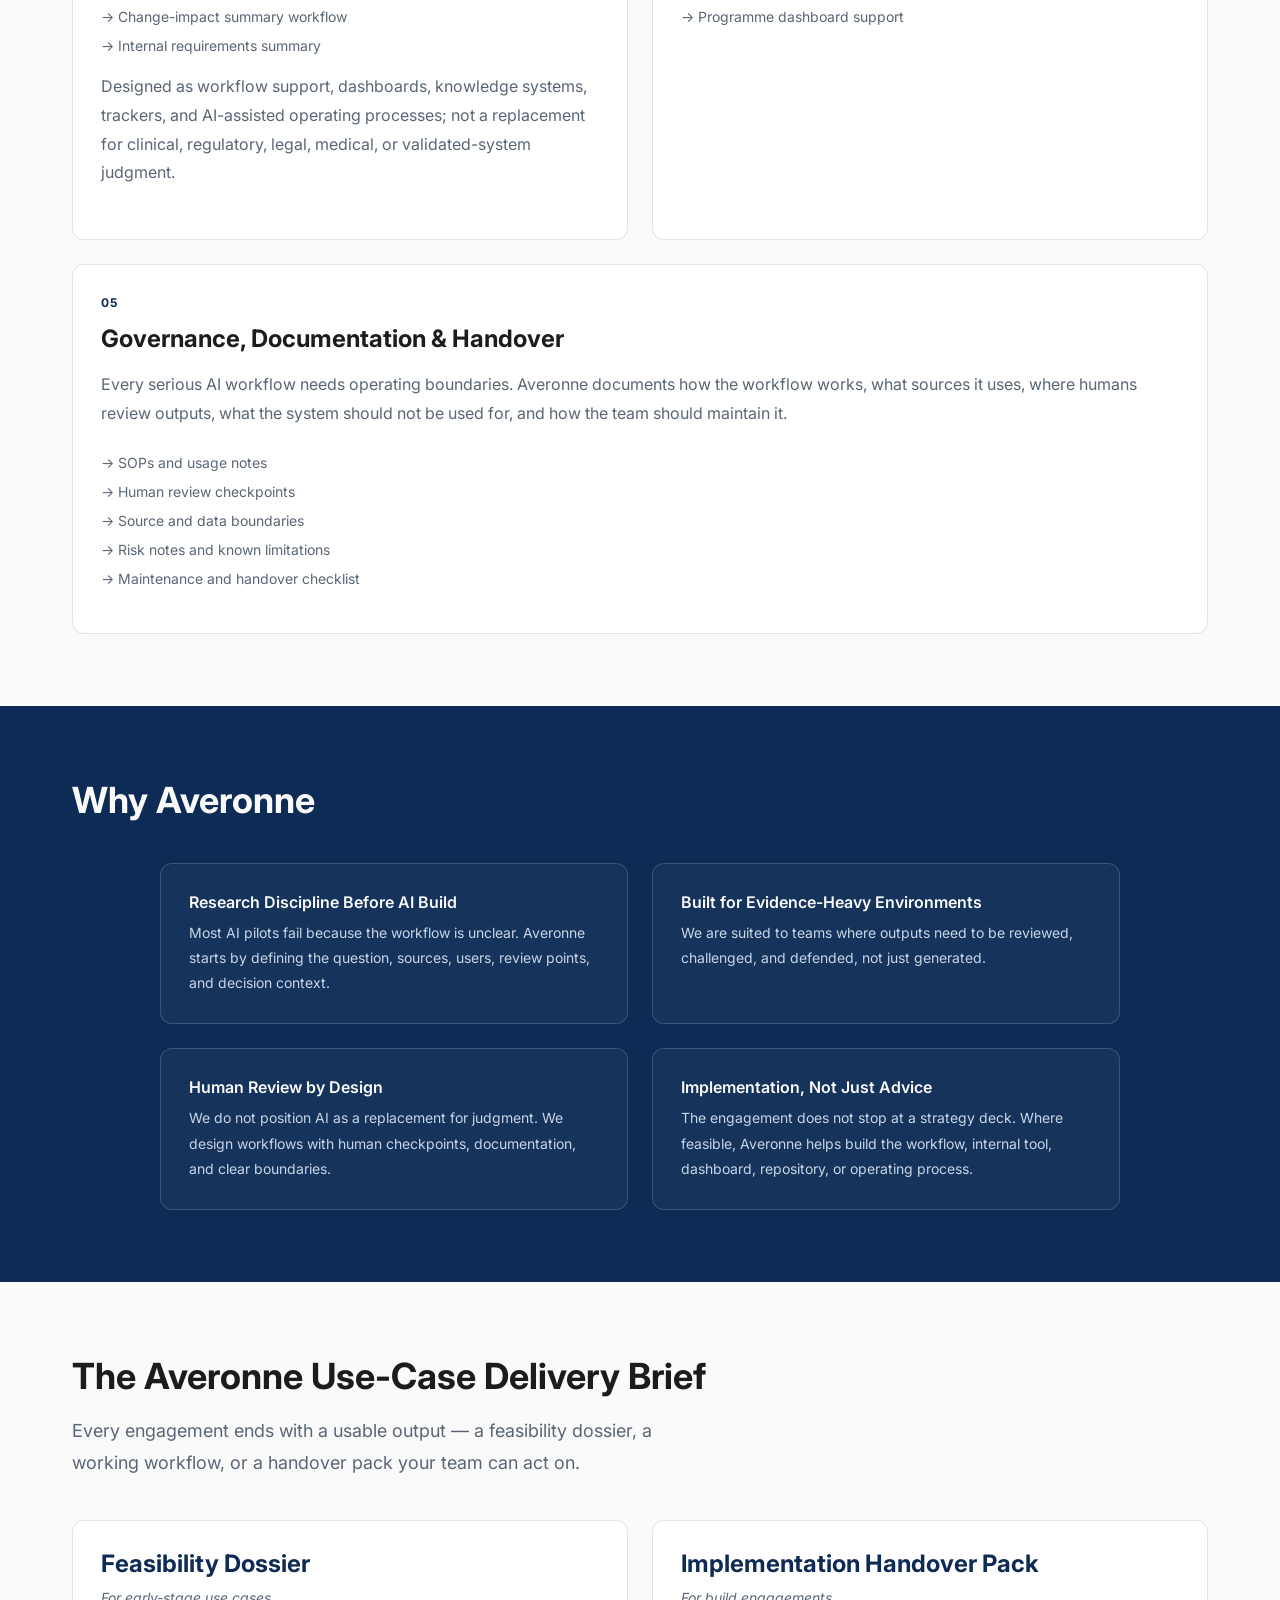
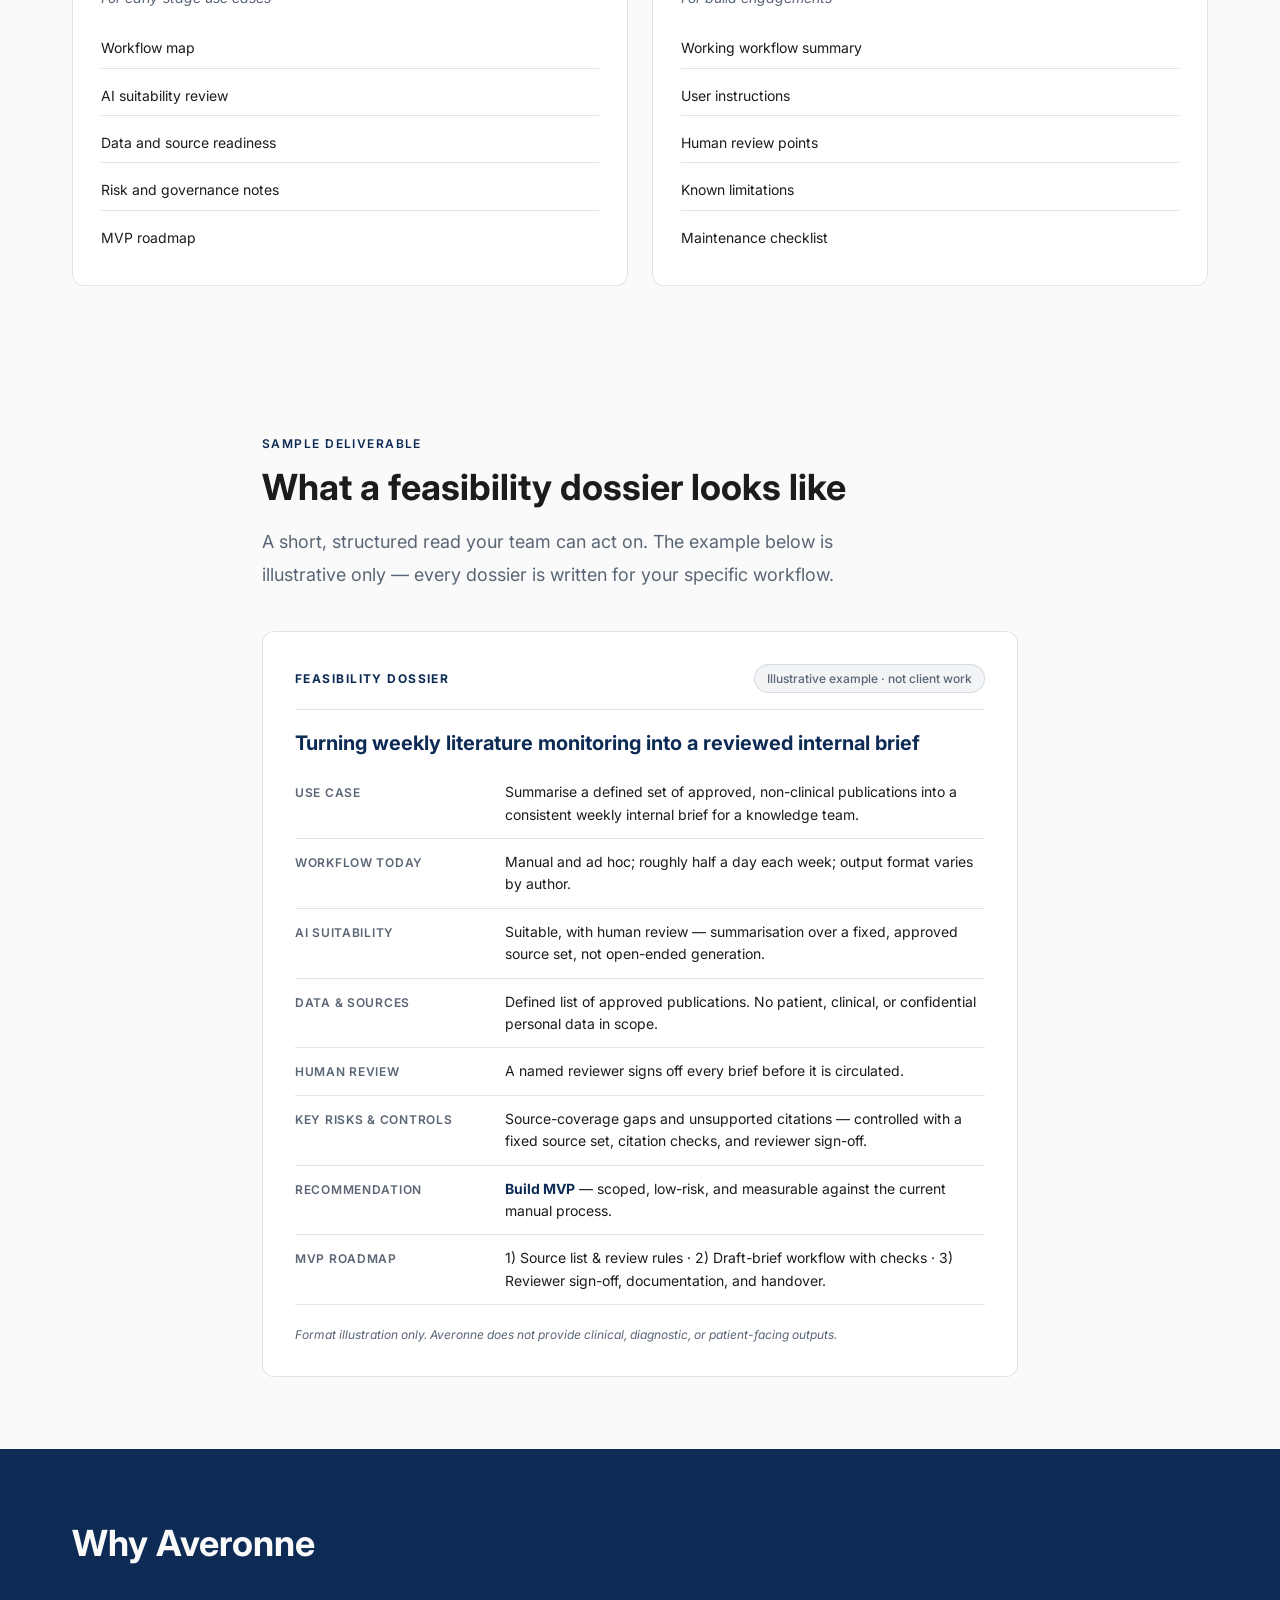
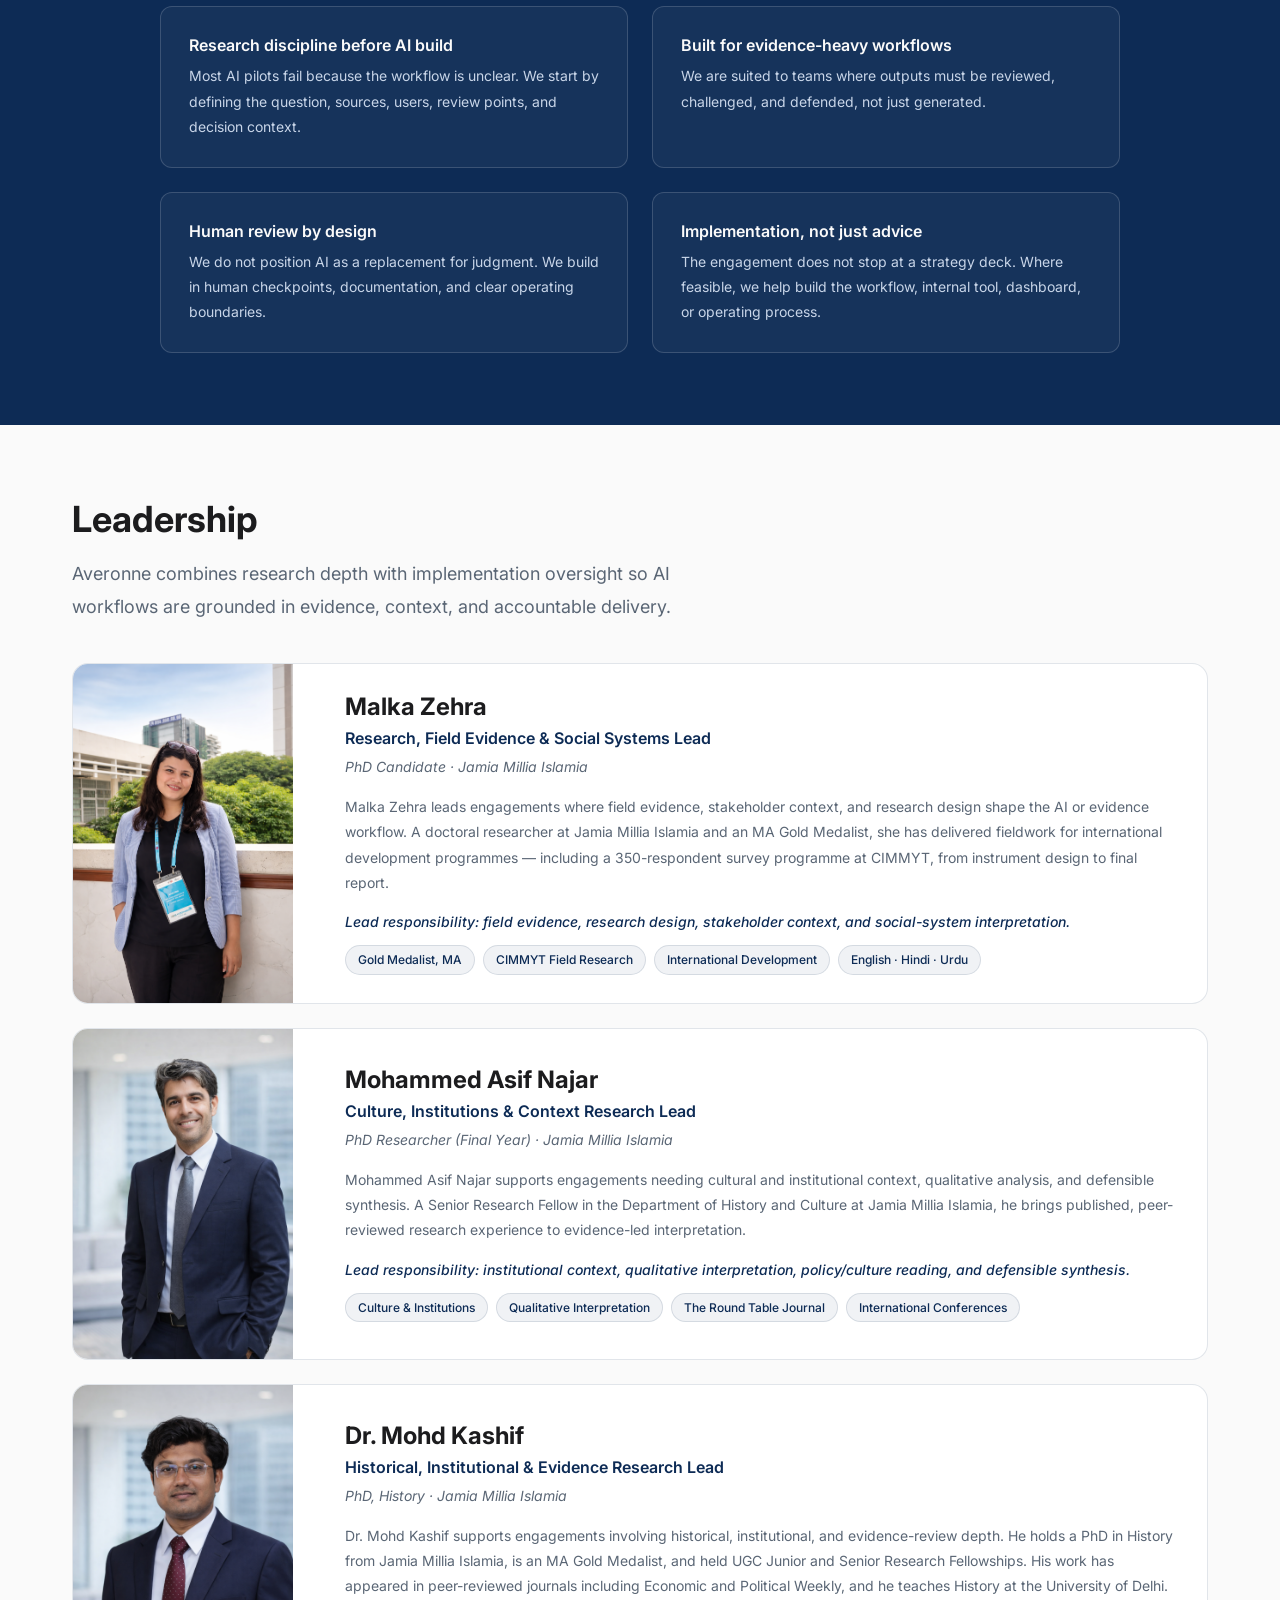
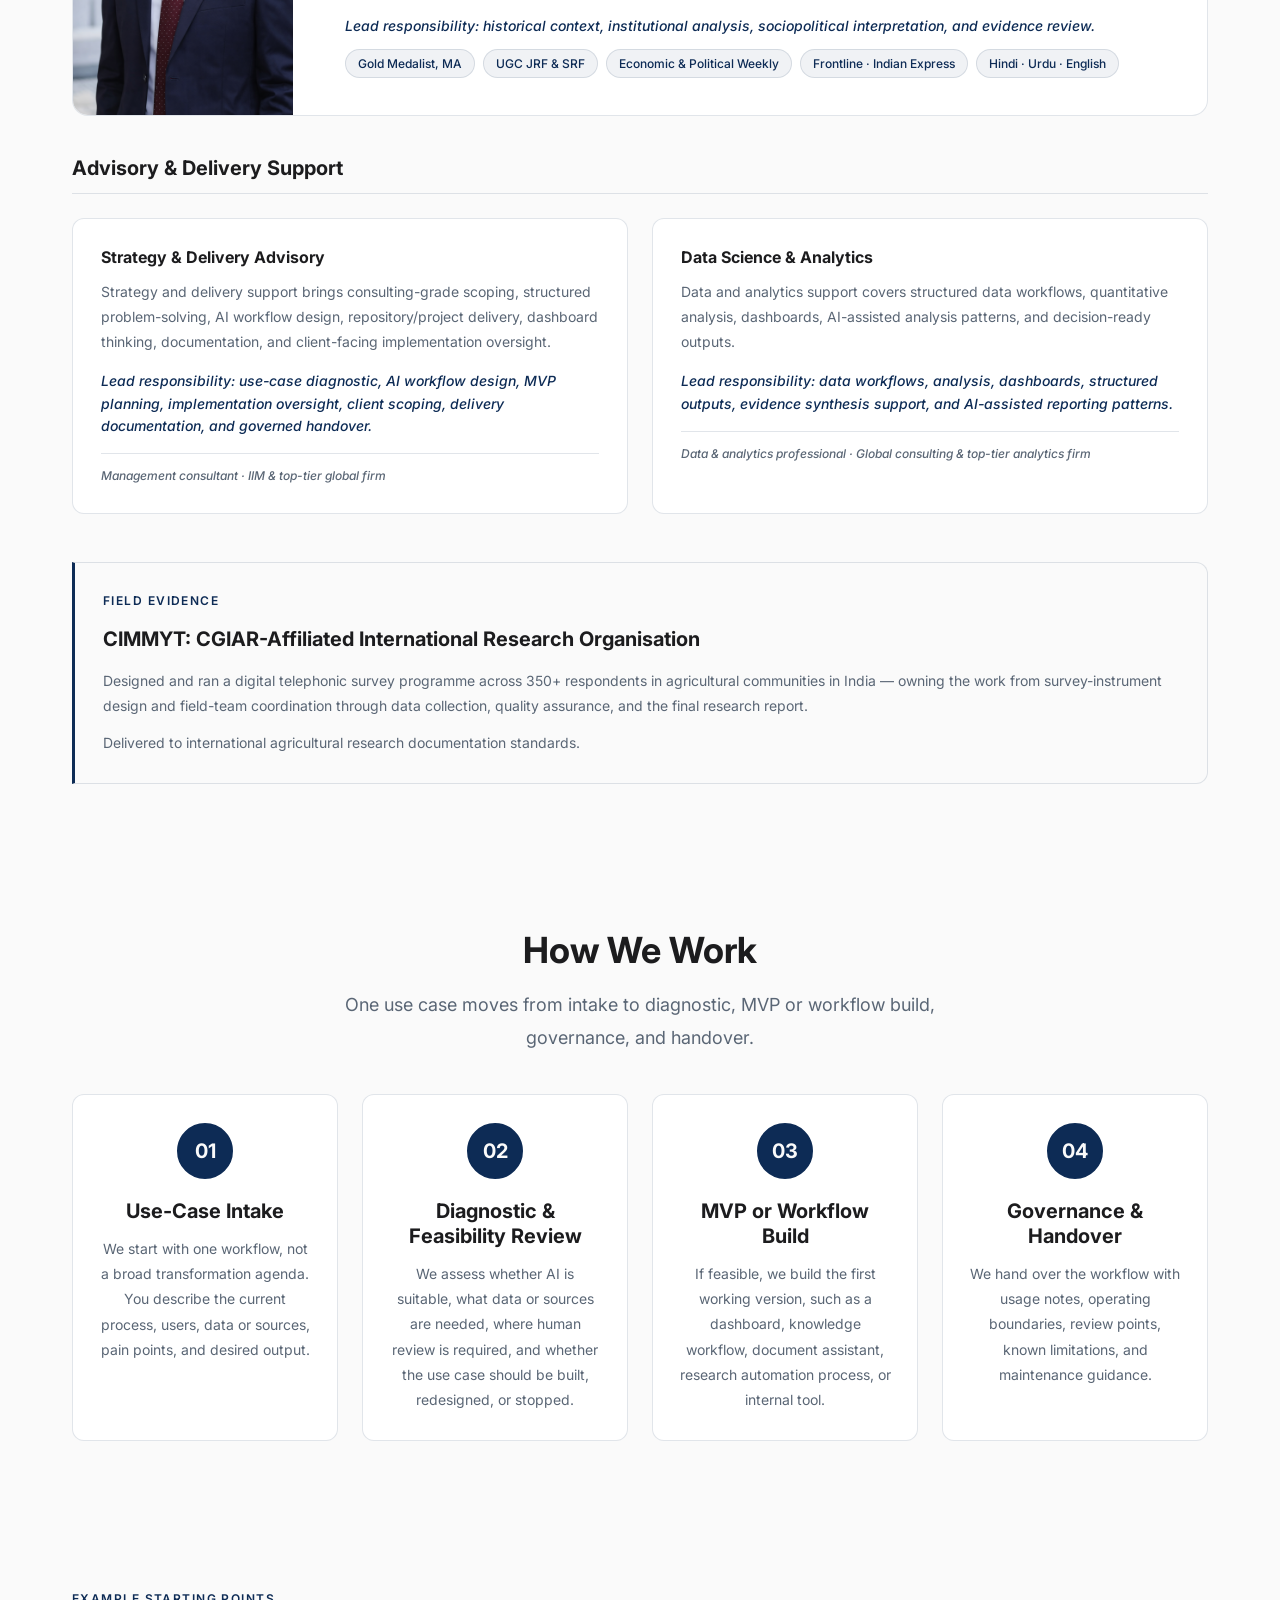
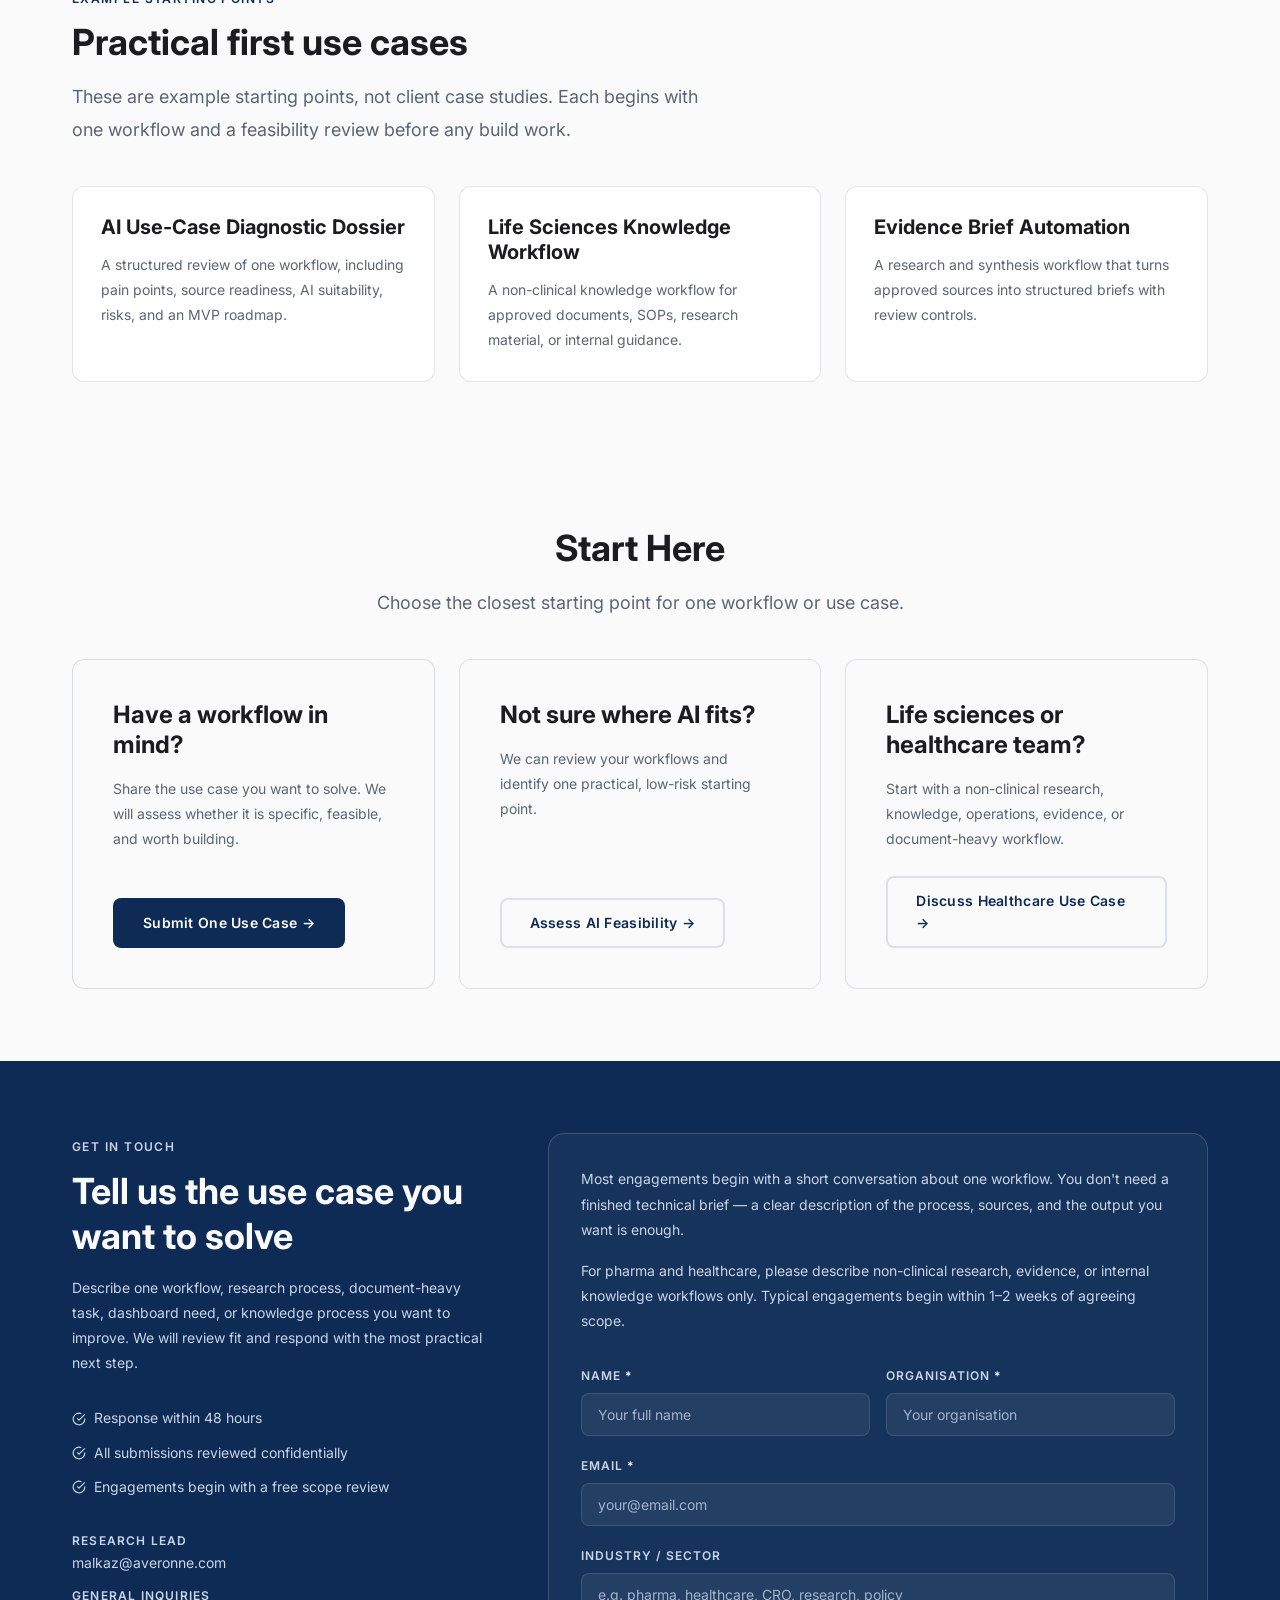
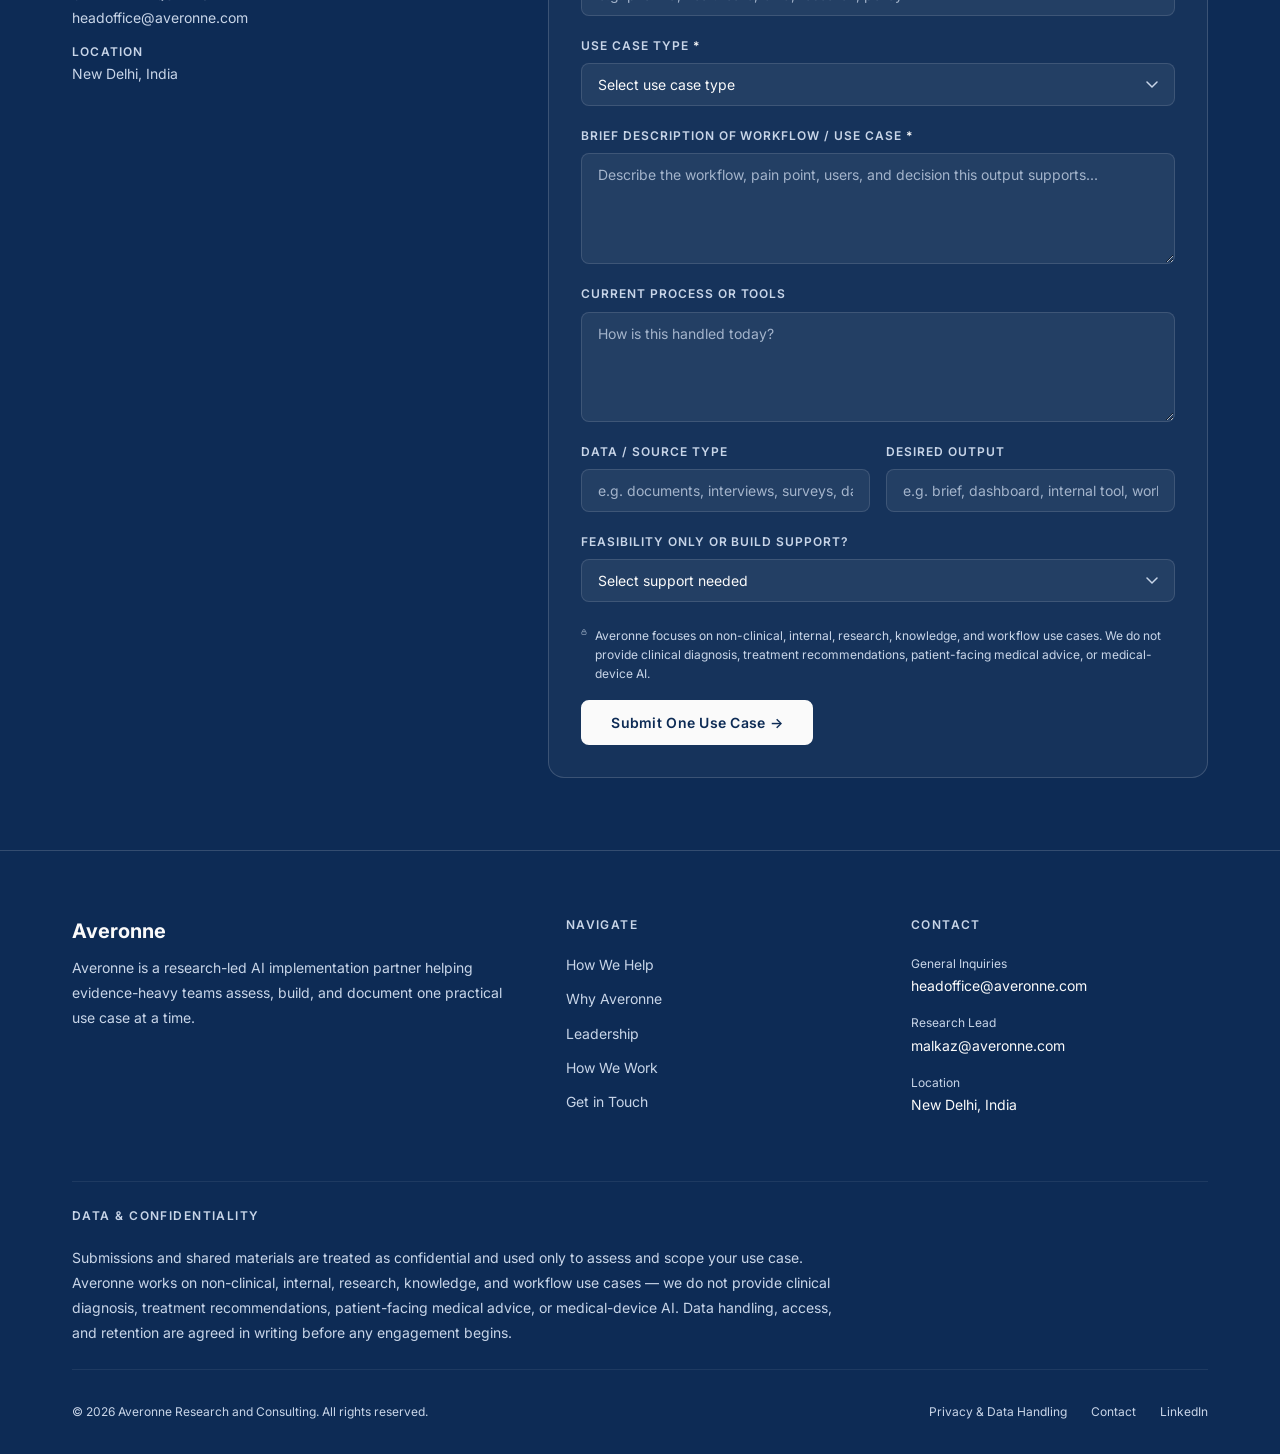
==== commit 8fca2882: "Point contact form to deployed Apps Script web app" ====
--- a/index.html
+++ b/index.html
@@ -18,12 +18,9 @@
   <link rel="preconnect" href="https://fonts.googleapis.com" />
   <link rel="preconnect" href="https://fonts.gstatic.com" crossorigin />
   <link href="https://fonts.googleapis.com/css2?family=Inter:wght@400;500;600;700&family=Merriweather:ital,wght@0,400;0,700;1,400&display=swap" rel="stylesheet" />
-  <link rel="icon" href="assets/favicon.svg" type="image/svg+xml" />
   <link rel="stylesheet" href="css/styles.css" />
 </head>
 <body>
-
-  <a href="#main-content" class="skip-link">Skip to content</a>
 
   <!-- ==========================================================
        NAVIGATION
@@ -62,8 +59,6 @@
     <a href="#contact" class="nav__mobile-cta">Get in Touch</a>
   </div>
 
-  <main id="main-content" tabindex="-1">
-
 
   <!-- ==========================================================
        SECTION 1 - HERO
@@ -108,7 +103,7 @@
        SECTION - WHEN YOU NEED AVERONNE
   ========================================================== -->
   <section id="when-you-need" class="section when-you-need">
-    <div class="container">
+    <div class="container container--narrow">
 
       <header class="section-header">
         <h2 class="section-heading">When one workflow is too important for vague AI experiments</h2>
@@ -117,28 +112,32 @@
         </p>
       </header>
 
-      <div class="problem-cols">
-
-        <div class="problem-col">
-          <h3 class="problem-col__heading">When teams come to us</h3>
-          <div class="trigger-list">
-            <div class="trigger-item">&rarr; A workflow is painful but the AI use case is still unclear</div>
-            <div class="trigger-item">&rarr; Documents, data, research, or field inputs need to become decision-ready outputs</div>
-            <div class="trigger-item">&rarr; Teams need repeatable briefs, dashboards, trackers, or internal knowledge systems</div>
-            <div class="trigger-item">&rarr; AI needs documentation, review points, and operating boundaries</div>
-          </div>
-        </div>
-
-        <div class="problem-col">
-          <h3 class="problem-col__heading">What goes wrong without it</h3>
-          <div class="trigger-list">
-            <div class="trigger-item">&rarr; Generic tools produce outputs that cannot be trusted, repeated, or explained</div>
-            <div class="trigger-item">&rarr; Teams automate unclear workflows and create more review burden</div>
-            <div class="trigger-item">&rarr; Data, source quality, ownership, and approval paths remain undefined</div>
-            <div class="trigger-item">&rarr; Pilots look impressive but fail inside day-to-day operations</div>
-          </div>
-        </div>
-
+      <div class="trigger-list">
+        <div class="trigger-item">&rarr; When a workflow is painful but the AI use case is still unclear</div>
+        <div class="trigger-item">&rarr; When documents, data, research, or field inputs need to become decision-ready outputs</div>
+        <div class="trigger-item">&rarr; When teams need repeatable briefs, dashboards, trackers, or internal knowledge systems</div>
+        <div class="trigger-item">&rarr; When AI needs documentation, review points, and operating boundaries</div>
+      </div>
+
+    </div>
+  </section>
+
+
+  <!-- ==========================================================
+       SECTION - WHAT HAPPENS IF YOU GET THIS WRONG
+  ========================================================== -->
+  <section id="get-this-wrong" class="section when-you-need">
+    <div class="container container--narrow">
+
+      <header class="section-header">
+        <h2 class="section-heading">What goes wrong when AI is added without workflow discipline</h2>
+      </header>
+
+      <div class="trigger-list">
+        <div class="trigger-item">&rarr; Generic tools produce outputs that cannot be trusted, repeated, or explained</div>
+        <div class="trigger-item">&rarr; Teams automate unclear workflows and create more review burden</div>
+        <div class="trigger-item">&rarr; Data, source quality, ownership, and approval paths remain undefined</div>
+        <div class="trigger-item">&rarr; Pilots look impressive but fail inside day-to-day operations</div>
       </div>
 
     </div>
@@ -240,6 +239,43 @@
         </div>
 
       </div><!-- /.area-cards -->
+    </div>
+  </section>
+
+
+  <!-- ==========================================================
+       SECTION 5 - WHY AVERONNE
+  ========================================================== -->
+  <section id="why-averonne" class="section section--dark">
+    <div class="container">
+
+      <header class="section-header">
+        <h2 class="section-heading">Why Averonne</h2>
+      </header>
+
+      <div class="feature-grid feature-grid--2x2">
+
+        <div class="feature-card">
+          <h3 class="feature-card__title">Research Discipline Before AI Build</h3>
+          <p class="feature-card__body">Most AI pilots fail because the workflow is unclear. Averonne starts by defining the question, sources, users, review points, and decision context.</p>
+        </div>
+
+        <div class="feature-card">
+          <h3 class="feature-card__title">Built for Evidence-Heavy Environments</h3>
+          <p class="feature-card__body">We are suited to teams where outputs need to be reviewed, challenged, and defended, not just generated.</p>
+        </div>
+
+        <div class="feature-card">
+          <h3 class="feature-card__title">Human Review by Design</h3>
+          <p class="feature-card__body">We do not position AI as a replacement for judgment. We design workflows with human checkpoints, documentation, and clear boundaries.</p>
+        </div>
+
+        <div class="feature-card">
+          <h3 class="feature-card__title">Implementation, Not Just Advice</h3>
+          <p class="feature-card__body">The engagement does not stop at a strategy deck. Where feasible, Averonne helps build the workflow, internal tool, dashboard, repository, or operating process.</p>
+        </div>
+
+      </div>
     </div>
   </section>
 
@@ -708,7 +744,7 @@
           </p>
 
           <div class="contact-form__form-wrap">
-            <form id="contact-form" data-script-url="https://script.google.com/macros/s/AKfycbxzim-4HeEYEQgbxC7GguyBtwybZLA13jHXZlmMllG_0Uc0Z9cXjo_Tmup-yLRXMpvl/exec" novalidate>
+            <form id="contact-form" data-script-url="https://script.google.com/macros/s/AKfycbyBW_ExrZOjUyPhQyYcJU1d1KYJbEfoVaiJrXXLV2kkktTtoEwm5jV7aJ-cd09rkX7i/exec" novalidate>
 
               <div class="form-row">
                 <div class="form-group">
@@ -800,9 +836,6 @@
   </section>
 
 
-  </main>
-
-
   <!-- ==========================================================
        FOOTER
   ========================================================== -->
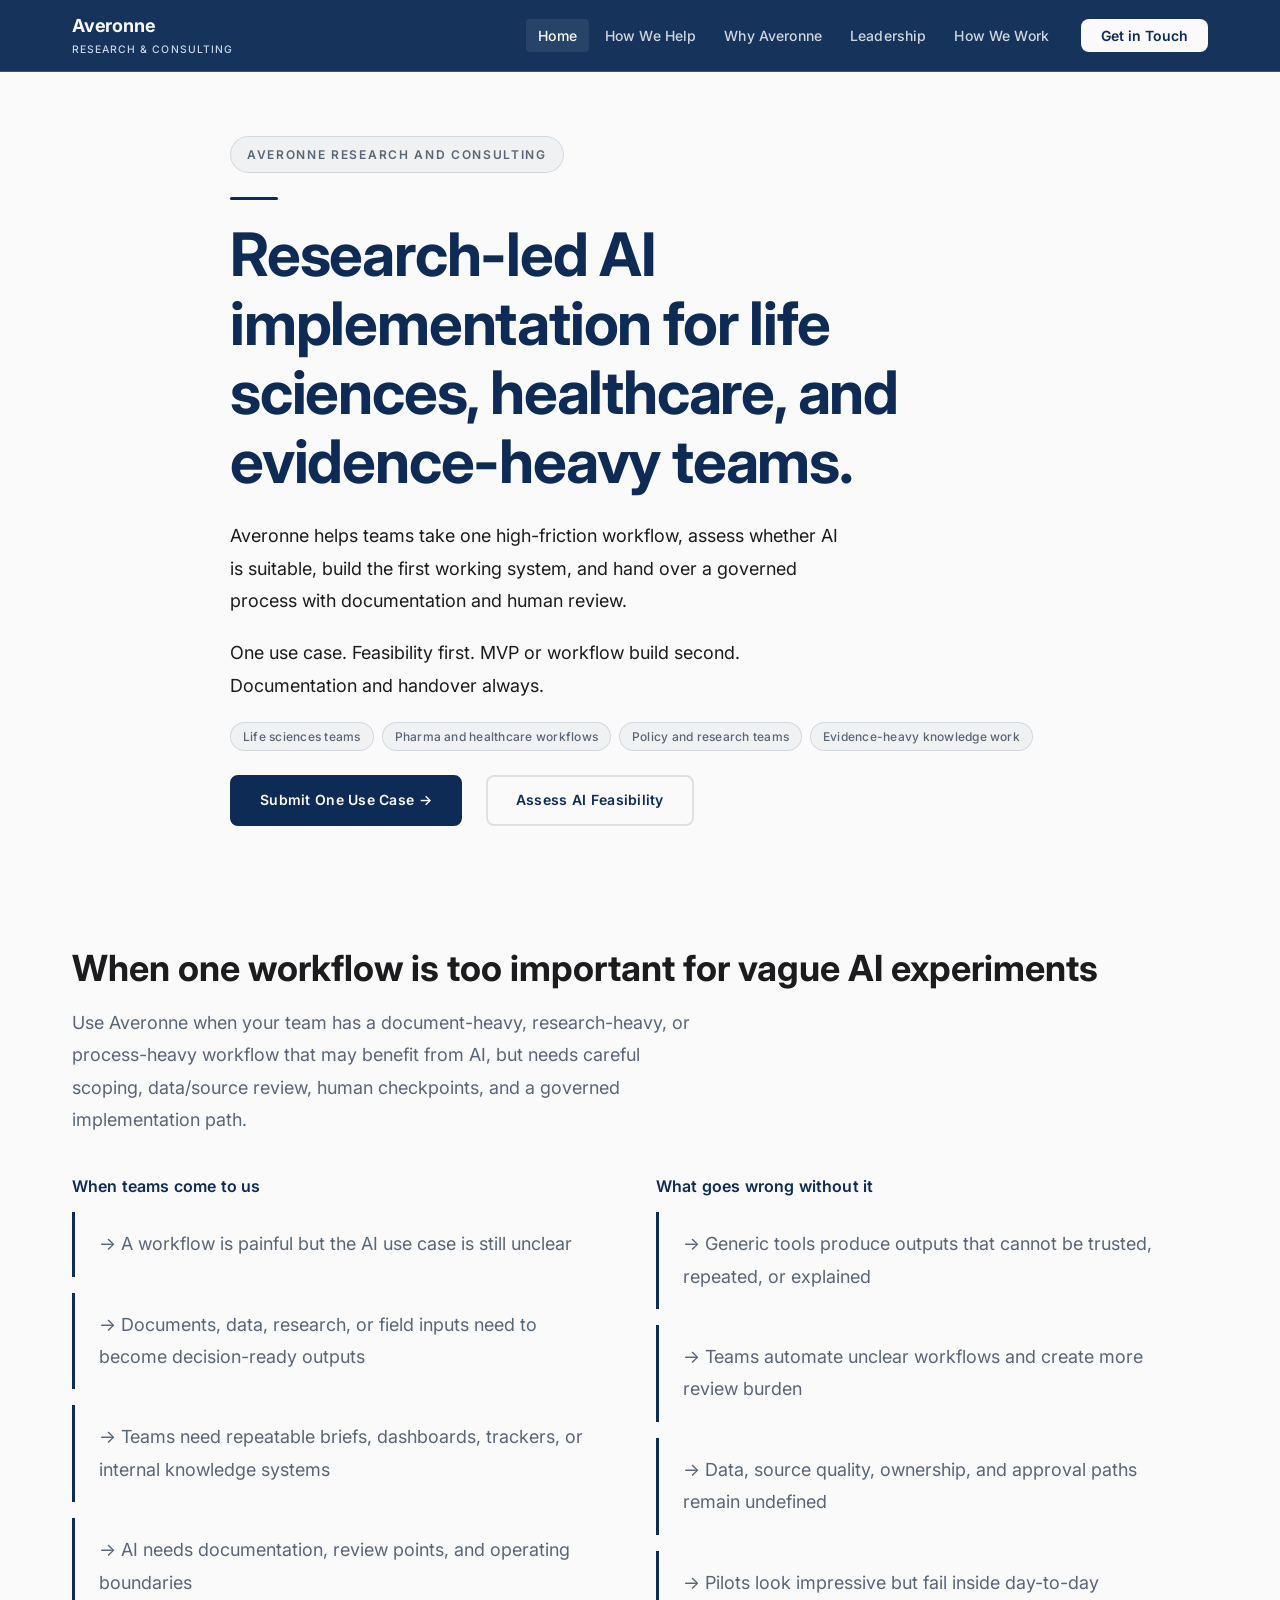
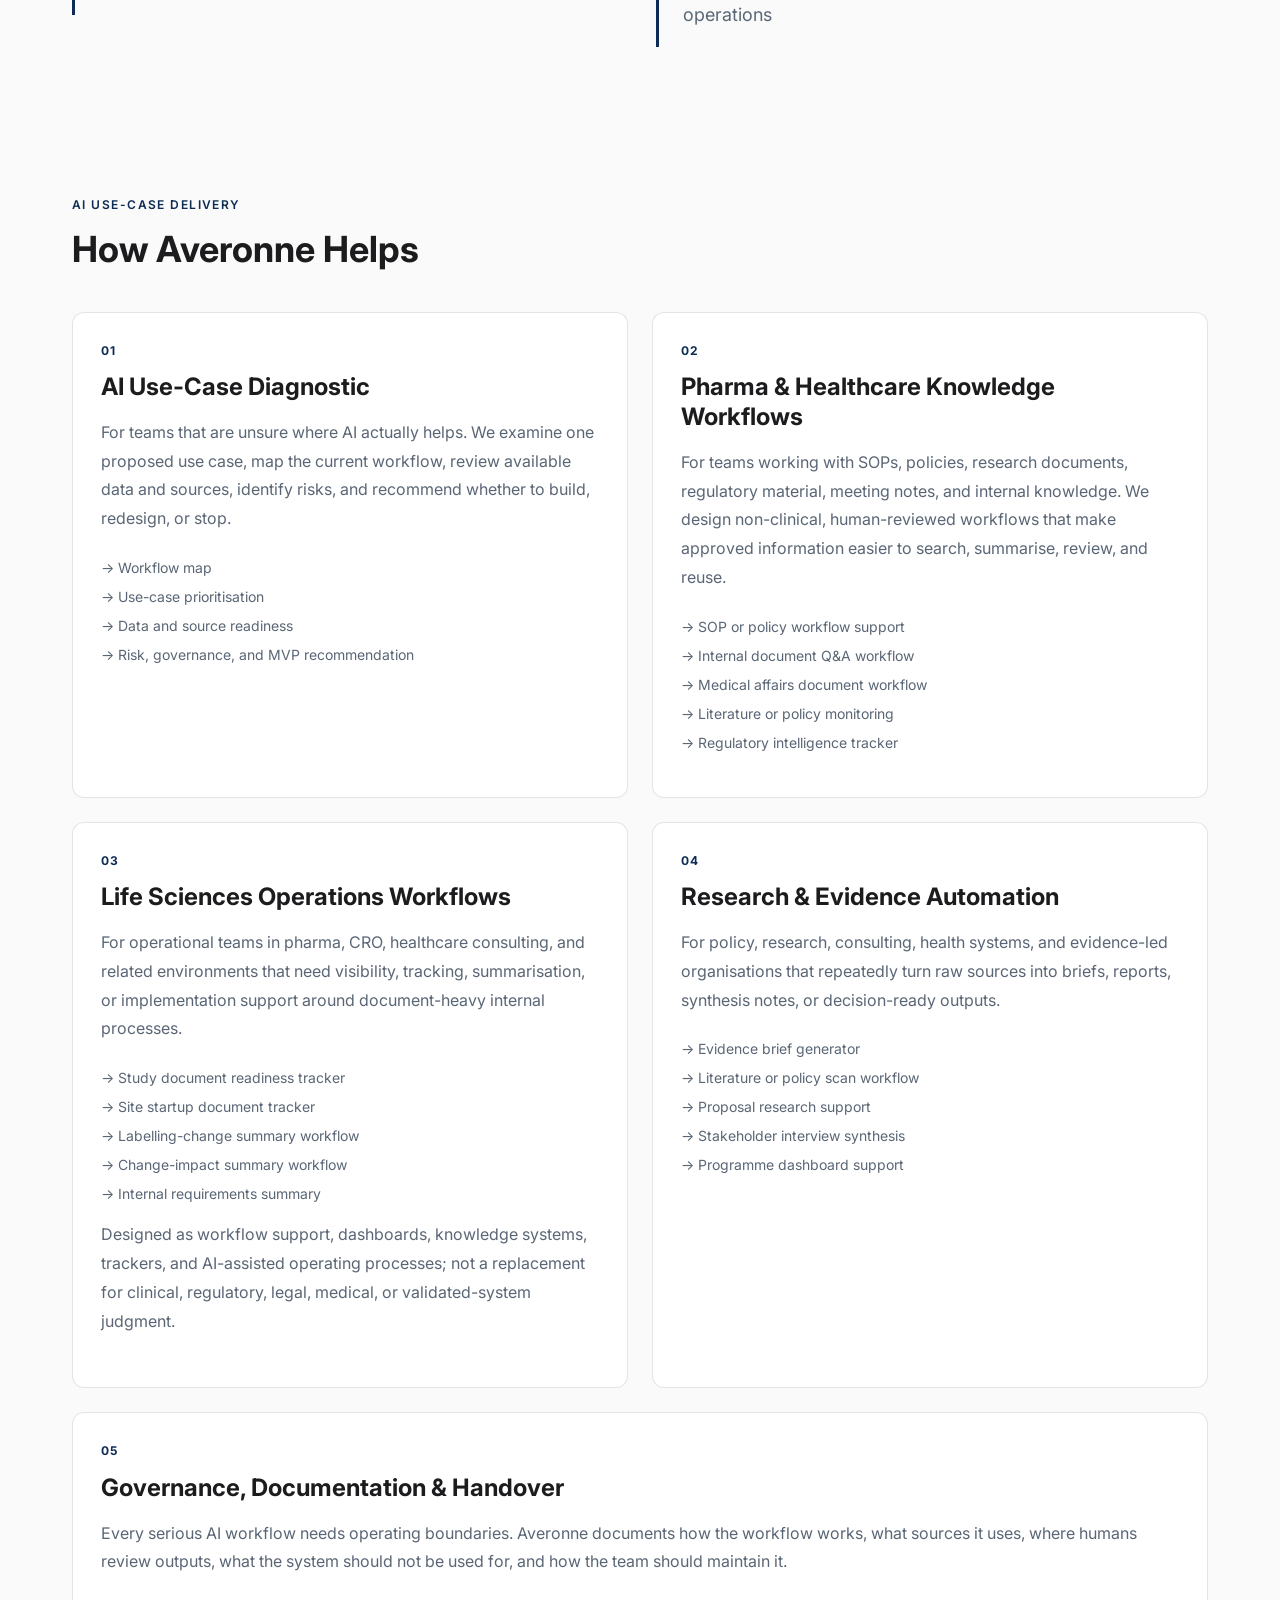
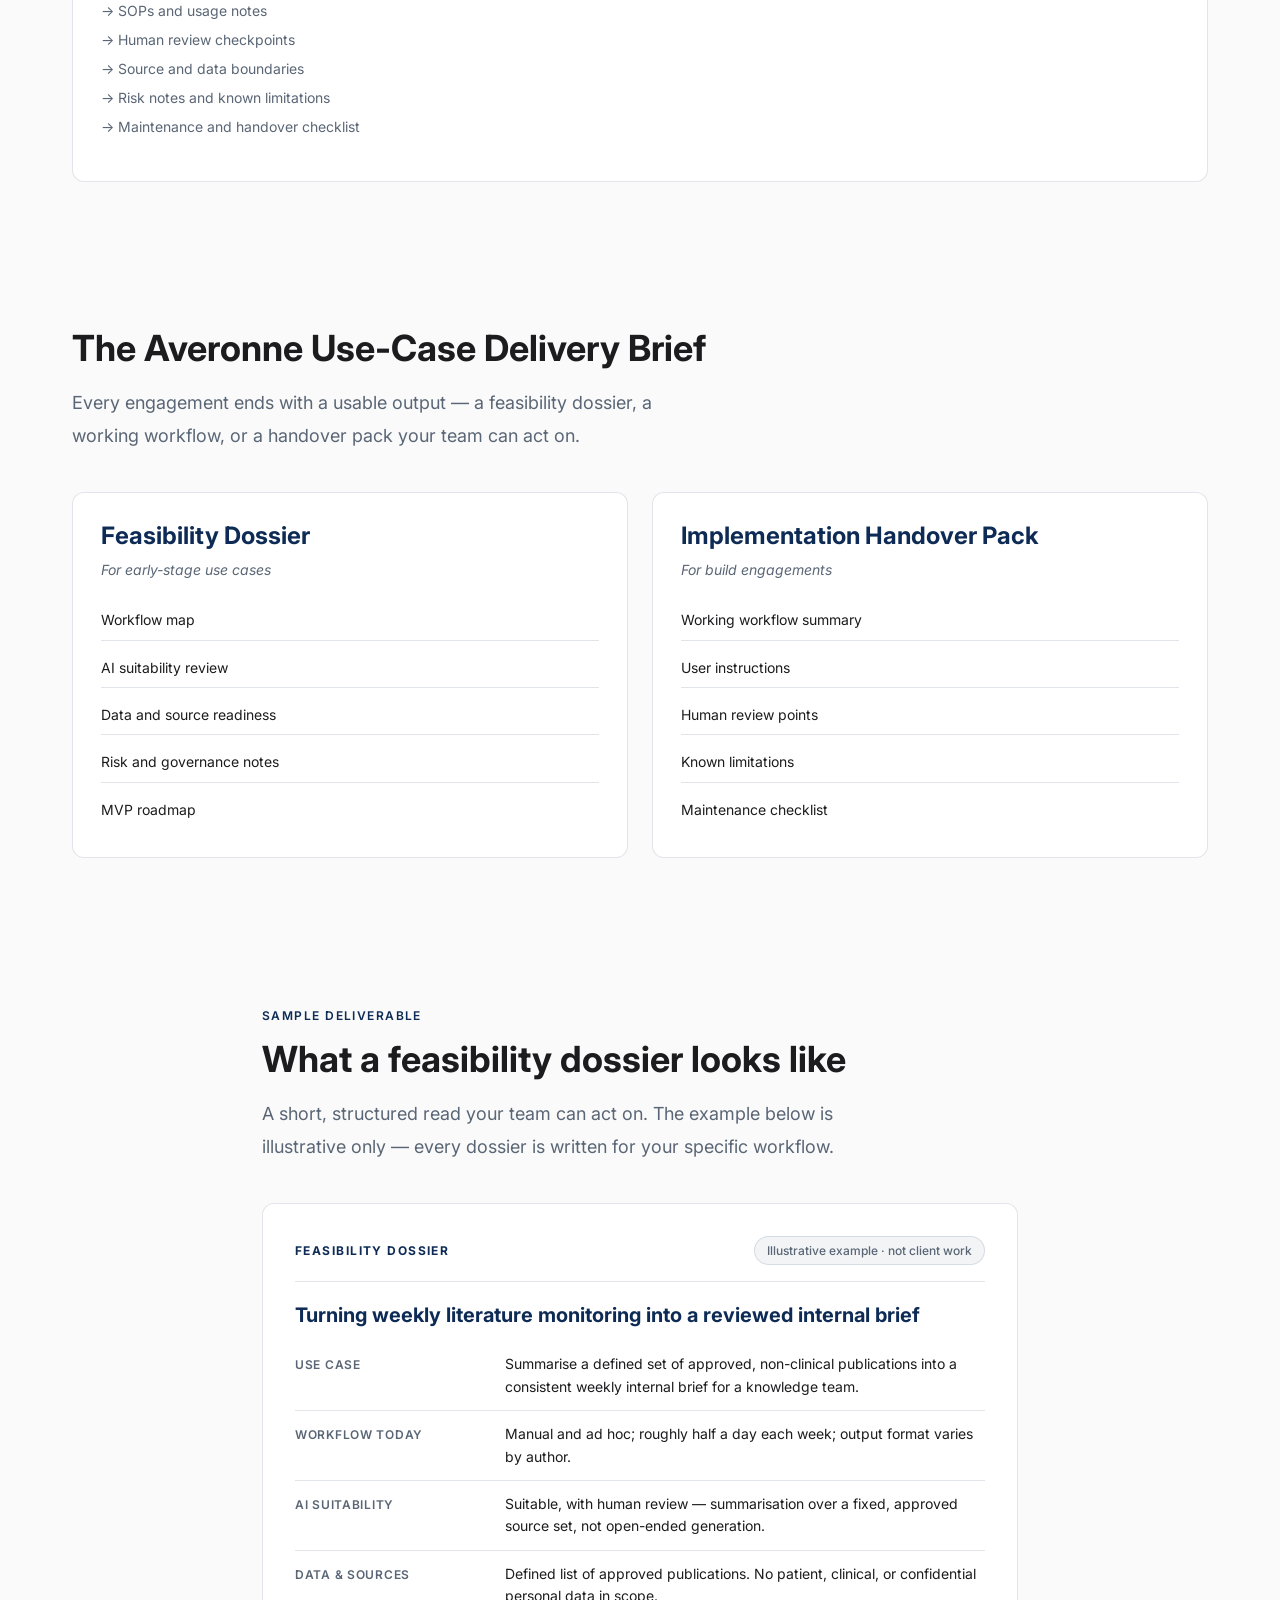
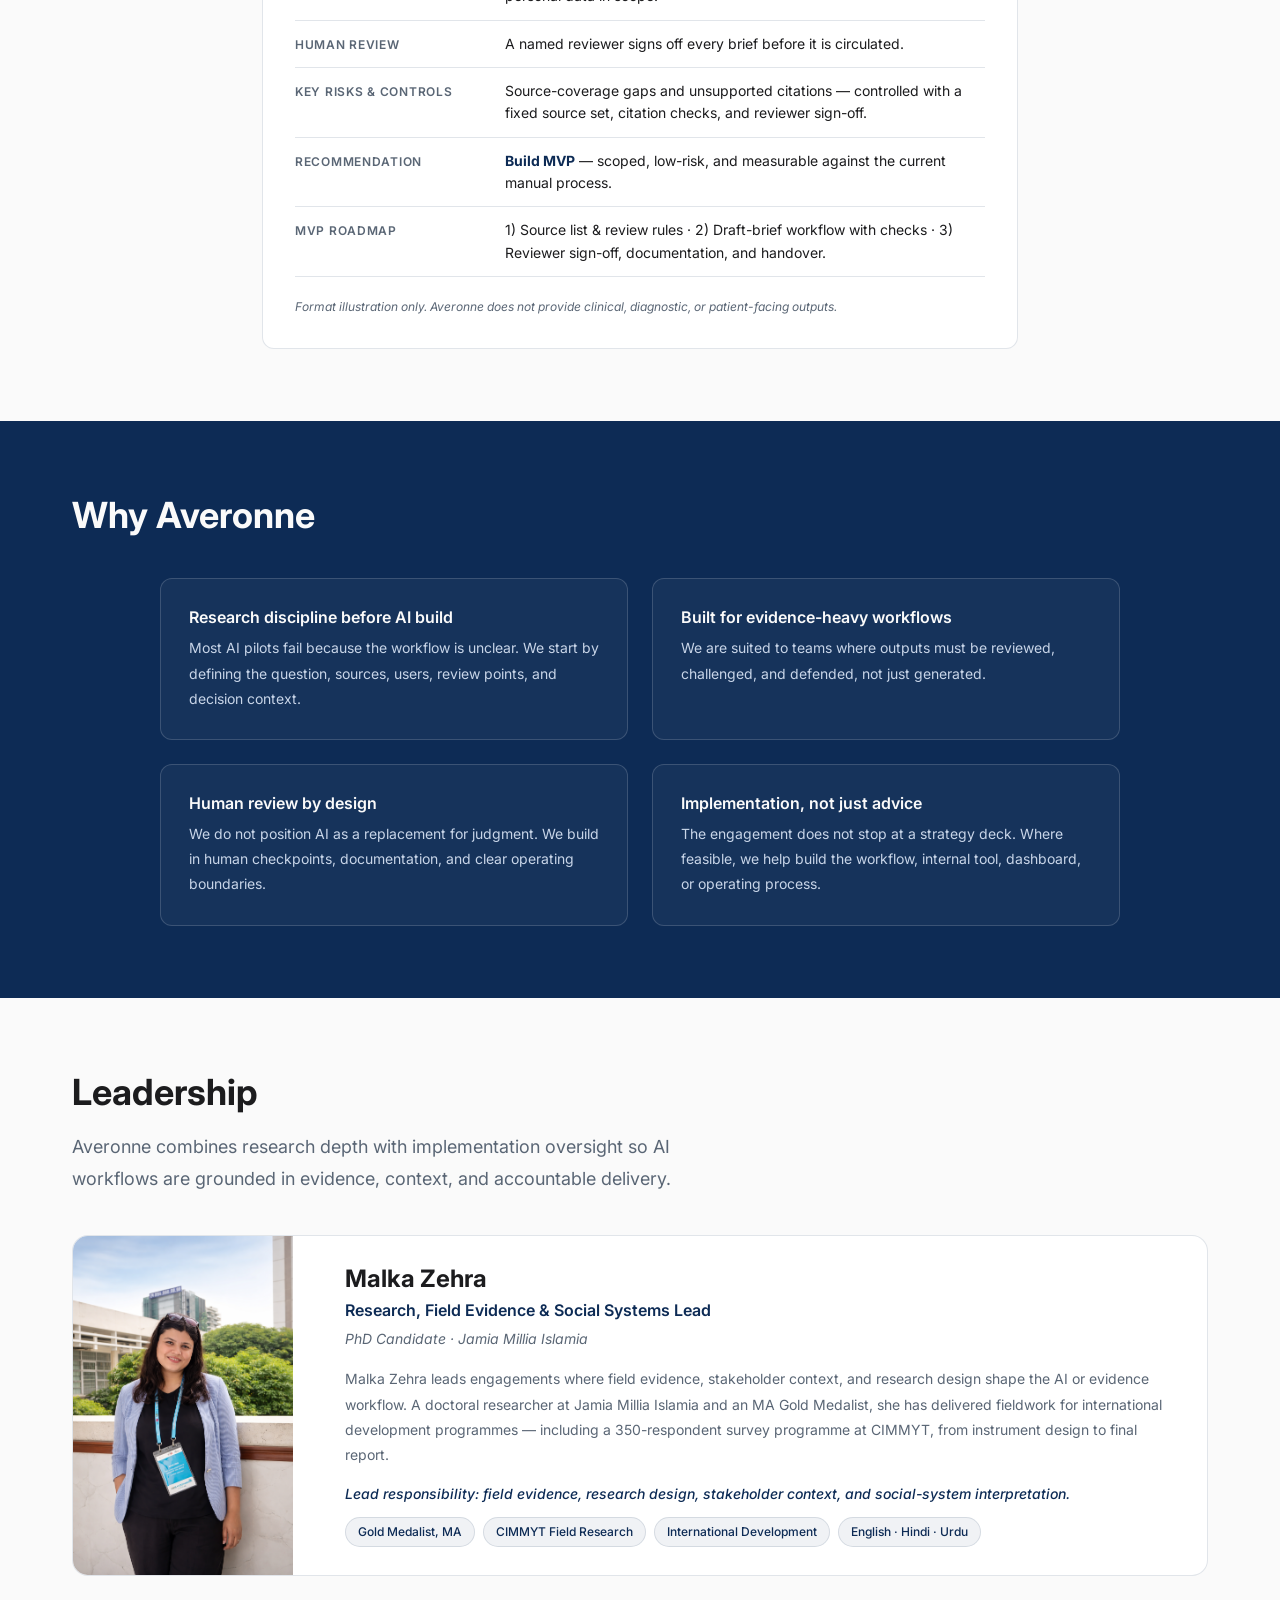
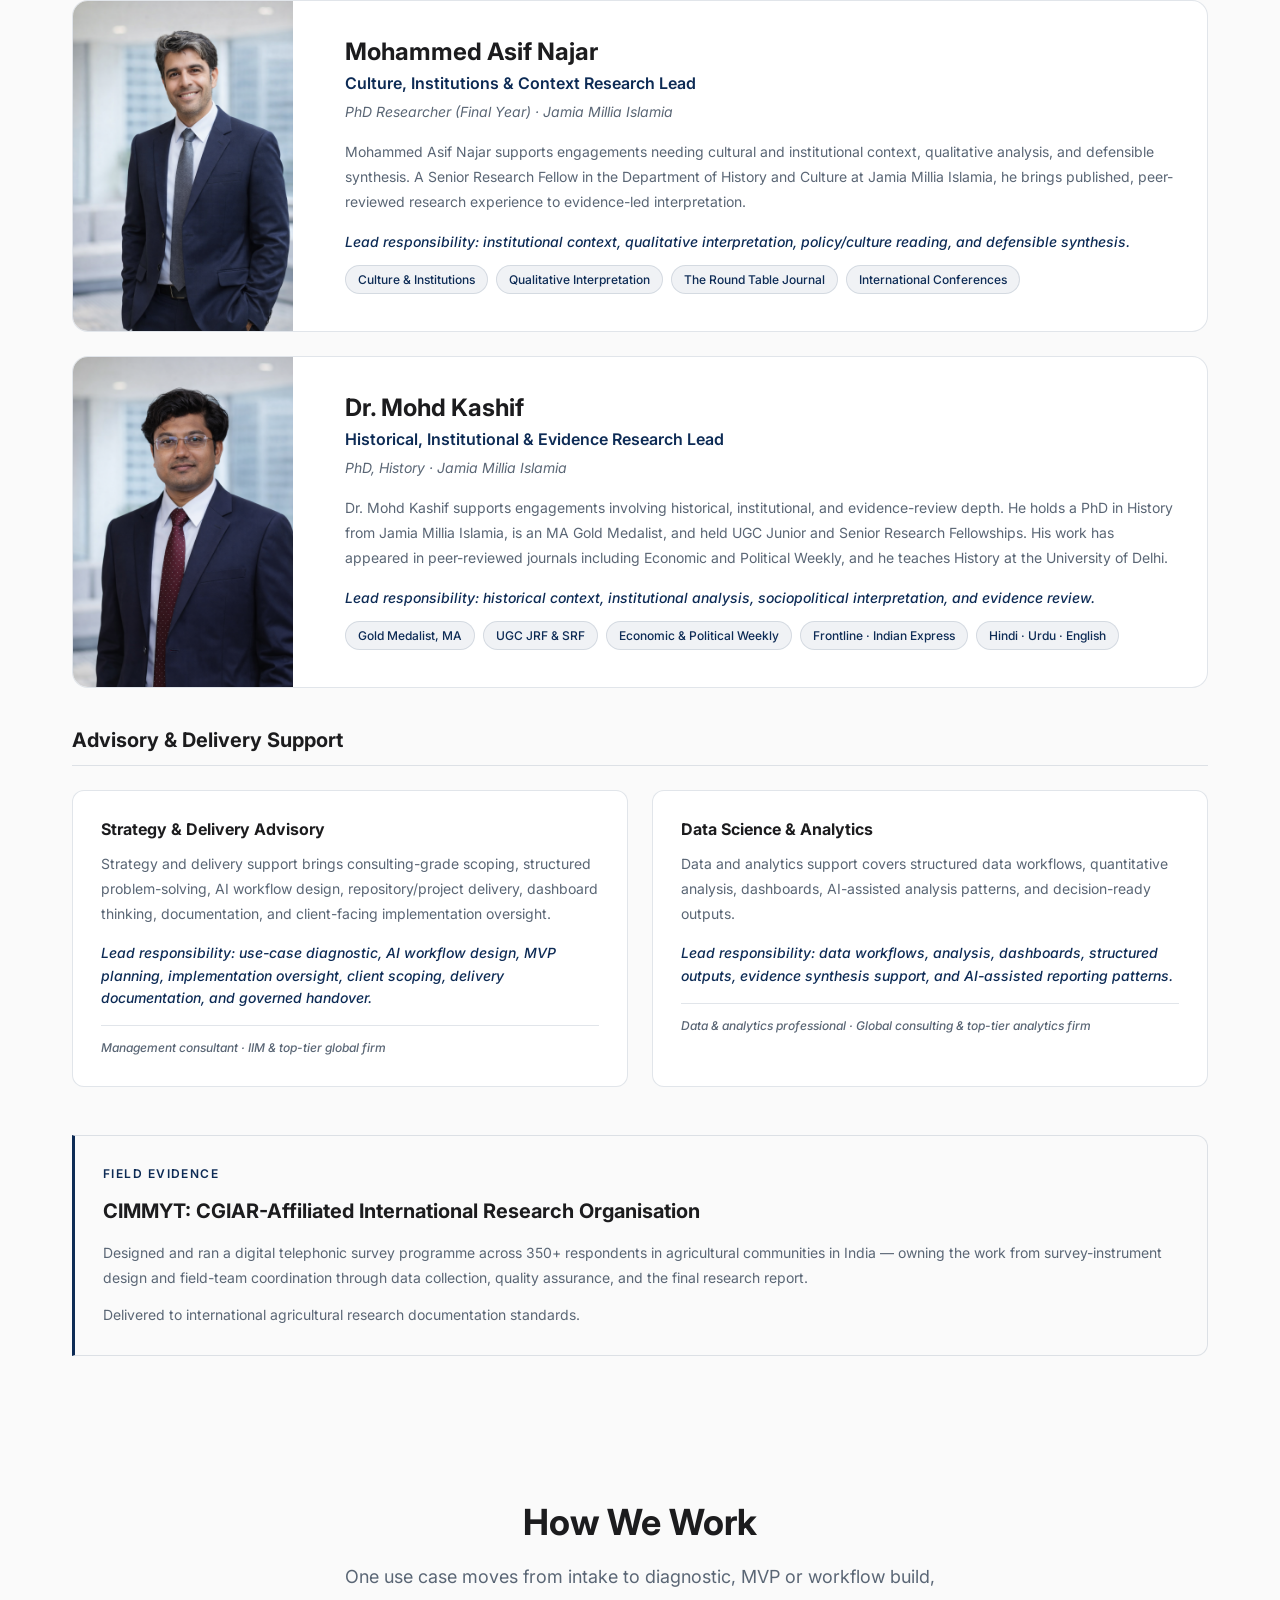
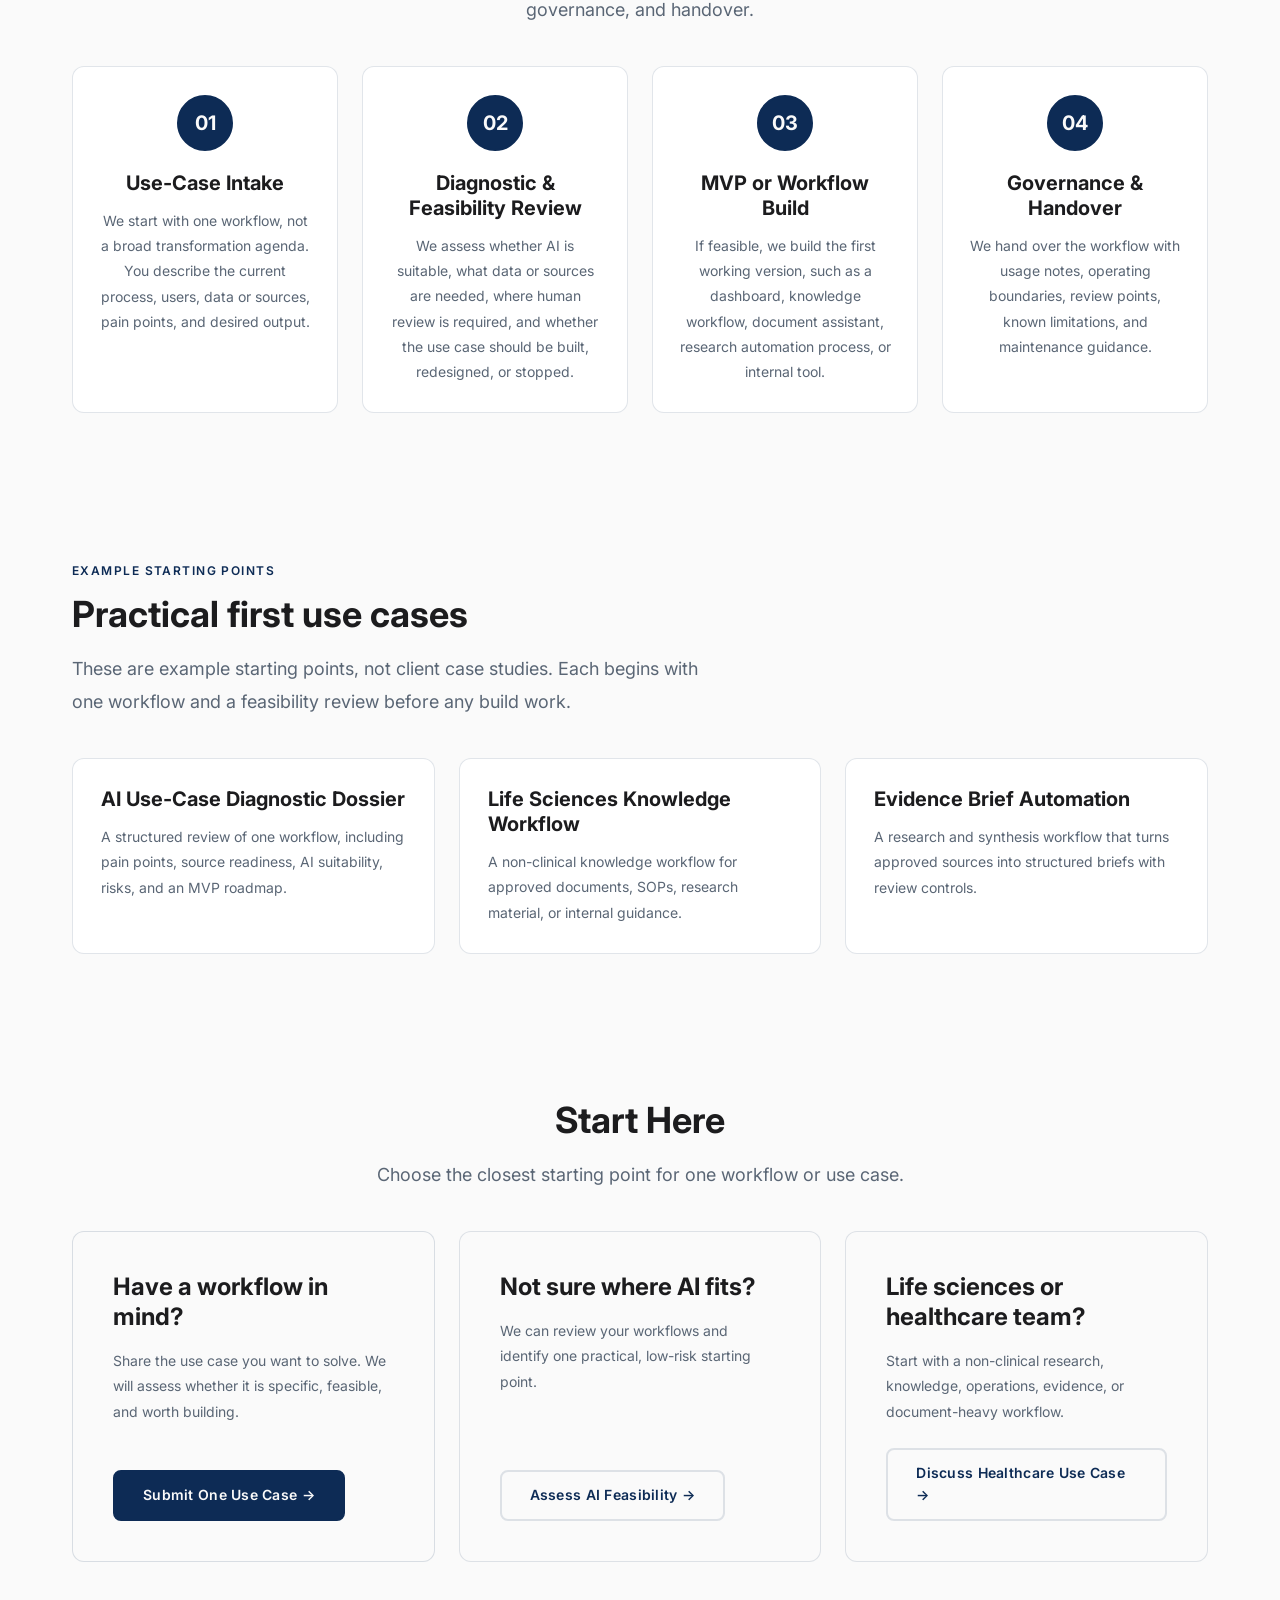
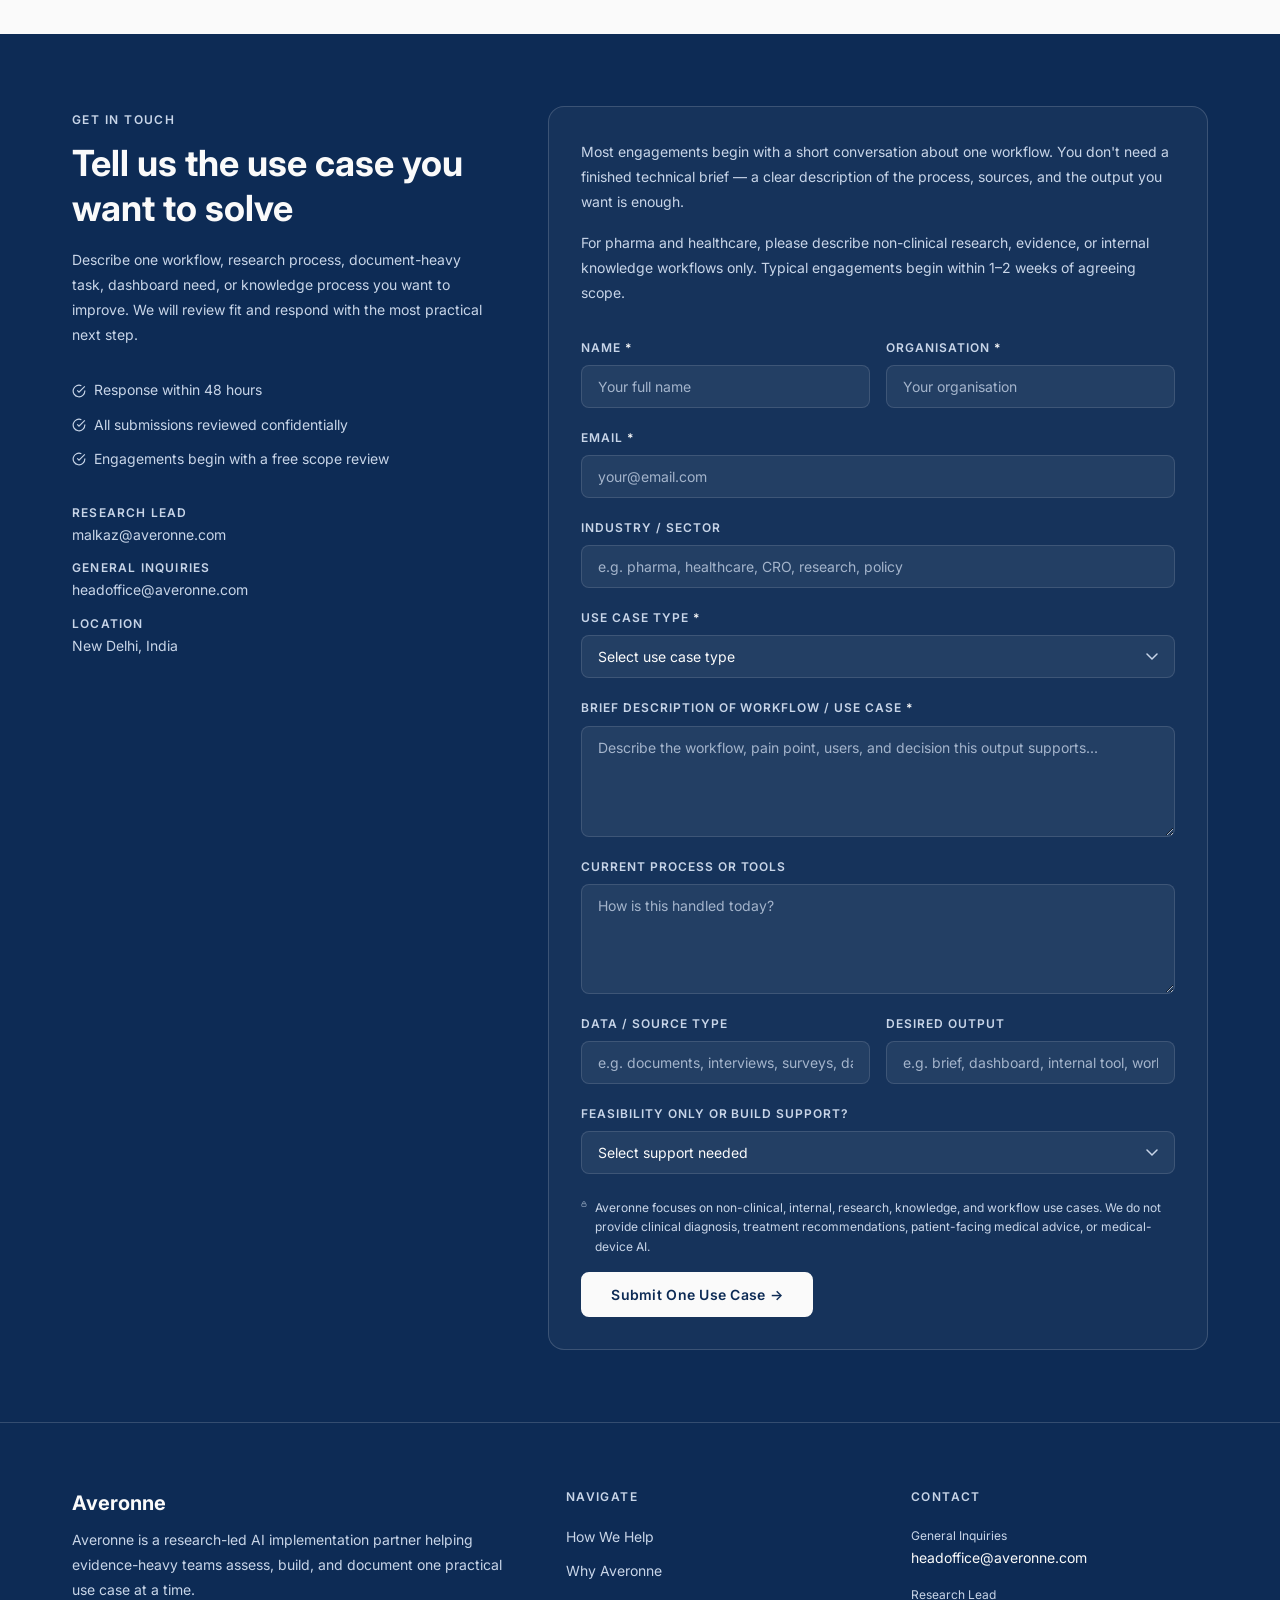
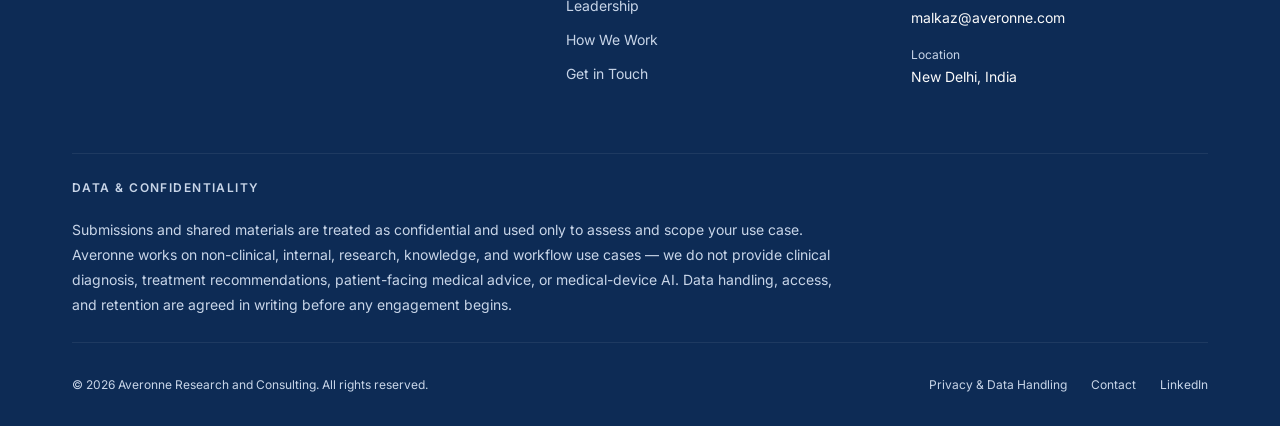
==== commit 0f5f2d14: "Merge remote-tracking branch 'origin/main'" ====
--- a/index.html
+++ b/index.html
@@ -18,9 +18,12 @@
   <link rel="preconnect" href="https://fonts.googleapis.com" />
   <link rel="preconnect" href="https://fonts.gstatic.com" crossorigin />
   <link href="https://fonts.googleapis.com/css2?family=Inter:wght@400;500;600;700&family=Merriweather:ital,wght@0,400;0,700;1,400&display=swap" rel="stylesheet" />
+  <link rel="icon" href="assets/favicon.svg" type="image/svg+xml" />
   <link rel="stylesheet" href="css/styles.css" />
 </head>
 <body>
+
+  <a href="#main-content" class="skip-link">Skip to content</a>
 
   <!-- ==========================================================
        NAVIGATION
@@ -59,6 +62,8 @@
     <a href="#contact" class="nav__mobile-cta">Get in Touch</a>
   </div>
 
+  <main id="main-content" tabindex="-1">
+
 
   <!-- ==========================================================
        SECTION 1 - HERO
@@ -103,7 +108,7 @@
        SECTION - WHEN YOU NEED AVERONNE
   ========================================================== -->
   <section id="when-you-need" class="section when-you-need">
-    <div class="container container--narrow">
+    <div class="container">
 
       <header class="section-header">
         <h2 class="section-heading">When one workflow is too important for vague AI experiments</h2>
@@ -112,32 +117,28 @@
         </p>
       </header>
 
-      <div class="trigger-list">
-        <div class="trigger-item">&rarr; When a workflow is painful but the AI use case is still unclear</div>
-        <div class="trigger-item">&rarr; When documents, data, research, or field inputs need to become decision-ready outputs</div>
-        <div class="trigger-item">&rarr; When teams need repeatable briefs, dashboards, trackers, or internal knowledge systems</div>
-        <div class="trigger-item">&rarr; When AI needs documentation, review points, and operating boundaries</div>
-      </div>
-
-    </div>
-  </section>
-
-
-  <!-- ==========================================================
-       SECTION - WHAT HAPPENS IF YOU GET THIS WRONG
-  ========================================================== -->
-  <section id="get-this-wrong" class="section when-you-need">
-    <div class="container container--narrow">
-
-      <header class="section-header">
-        <h2 class="section-heading">What goes wrong when AI is added without workflow discipline</h2>
-      </header>
-
-      <div class="trigger-list">
-        <div class="trigger-item">&rarr; Generic tools produce outputs that cannot be trusted, repeated, or explained</div>
-        <div class="trigger-item">&rarr; Teams automate unclear workflows and create more review burden</div>
-        <div class="trigger-item">&rarr; Data, source quality, ownership, and approval paths remain undefined</div>
-        <div class="trigger-item">&rarr; Pilots look impressive but fail inside day-to-day operations</div>
+      <div class="problem-cols">
+
+        <div class="problem-col">
+          <h3 class="problem-col__heading">When teams come to us</h3>
+          <div class="trigger-list">
+            <div class="trigger-item">&rarr; A workflow is painful but the AI use case is still unclear</div>
+            <div class="trigger-item">&rarr; Documents, data, research, or field inputs need to become decision-ready outputs</div>
+            <div class="trigger-item">&rarr; Teams need repeatable briefs, dashboards, trackers, or internal knowledge systems</div>
+            <div class="trigger-item">&rarr; AI needs documentation, review points, and operating boundaries</div>
+          </div>
+        </div>
+
+        <div class="problem-col">
+          <h3 class="problem-col__heading">What goes wrong without it</h3>
+          <div class="trigger-list">
+            <div class="trigger-item">&rarr; Generic tools produce outputs that cannot be trusted, repeated, or explained</div>
+            <div class="trigger-item">&rarr; Teams automate unclear workflows and create more review burden</div>
+            <div class="trigger-item">&rarr; Data, source quality, ownership, and approval paths remain undefined</div>
+            <div class="trigger-item">&rarr; Pilots look impressive but fail inside day-to-day operations</div>
+          </div>
+        </div>
+
       </div>
 
     </div>
@@ -239,43 +240,6 @@
         </div>
 
       </div><!-- /.area-cards -->
-    </div>
-  </section>
-
-
-  <!-- ==========================================================
-       SECTION 5 - WHY AVERONNE
-  ========================================================== -->
-  <section id="why-averonne" class="section section--dark">
-    <div class="container">
-
-      <header class="section-header">
-        <h2 class="section-heading">Why Averonne</h2>
-      </header>
-
-      <div class="feature-grid feature-grid--2x2">
-
-        <div class="feature-card">
-          <h3 class="feature-card__title">Research Discipline Before AI Build</h3>
-          <p class="feature-card__body">Most AI pilots fail because the workflow is unclear. Averonne starts by defining the question, sources, users, review points, and decision context.</p>
-        </div>
-
-        <div class="feature-card">
-          <h3 class="feature-card__title">Built for Evidence-Heavy Environments</h3>
-          <p class="feature-card__body">We are suited to teams where outputs need to be reviewed, challenged, and defended, not just generated.</p>
-        </div>
-
-        <div class="feature-card">
-          <h3 class="feature-card__title">Human Review by Design</h3>
-          <p class="feature-card__body">We do not position AI as a replacement for judgment. We design workflows with human checkpoints, documentation, and clear boundaries.</p>
-        </div>
-
-        <div class="feature-card">
-          <h3 class="feature-card__title">Implementation, Not Just Advice</h3>
-          <p class="feature-card__body">The engagement does not stop at a strategy deck. Where feasible, Averonne helps build the workflow, internal tool, dashboard, repository, or operating process.</p>
-        </div>
-
-      </div>
     </div>
   </section>
 
@@ -836,6 +800,9 @@
   </section>
 
 
+  </main>
+
+
   <!-- ==========================================================
        FOOTER
   ========================================================== -->
